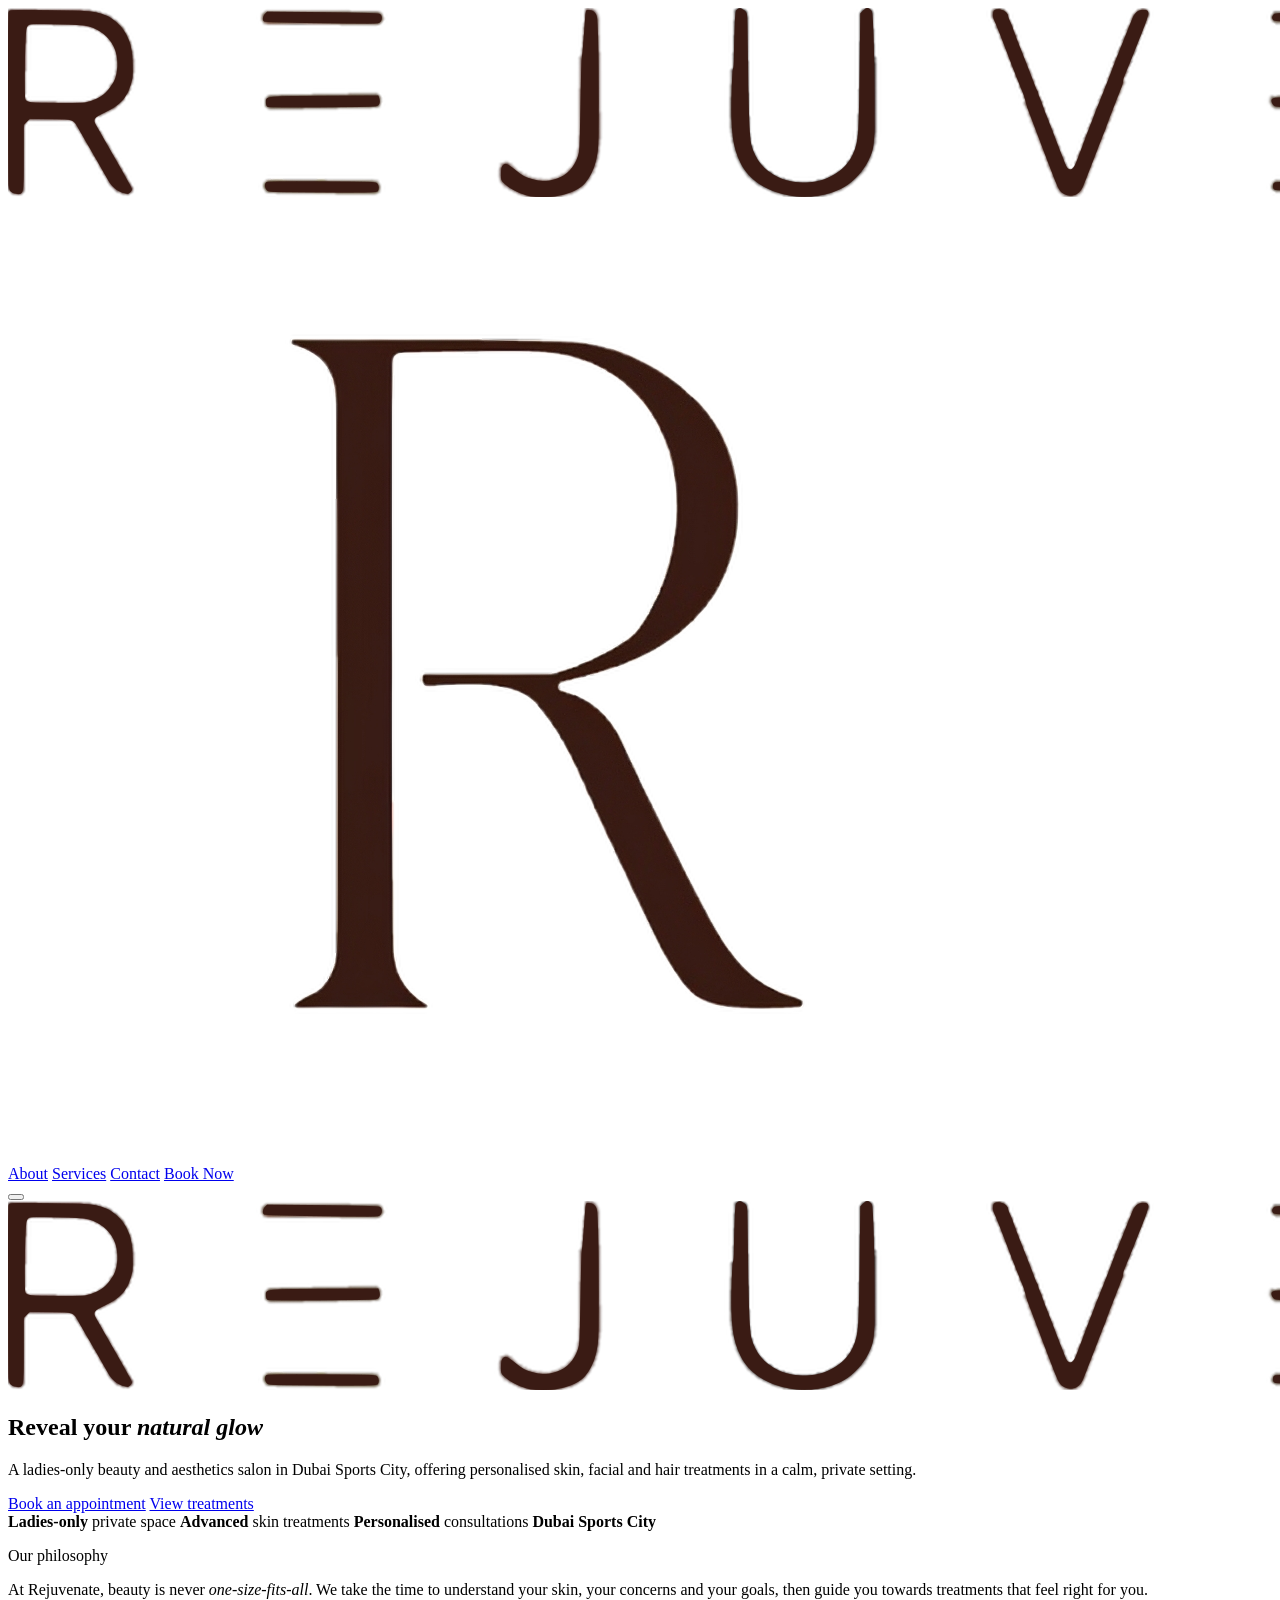
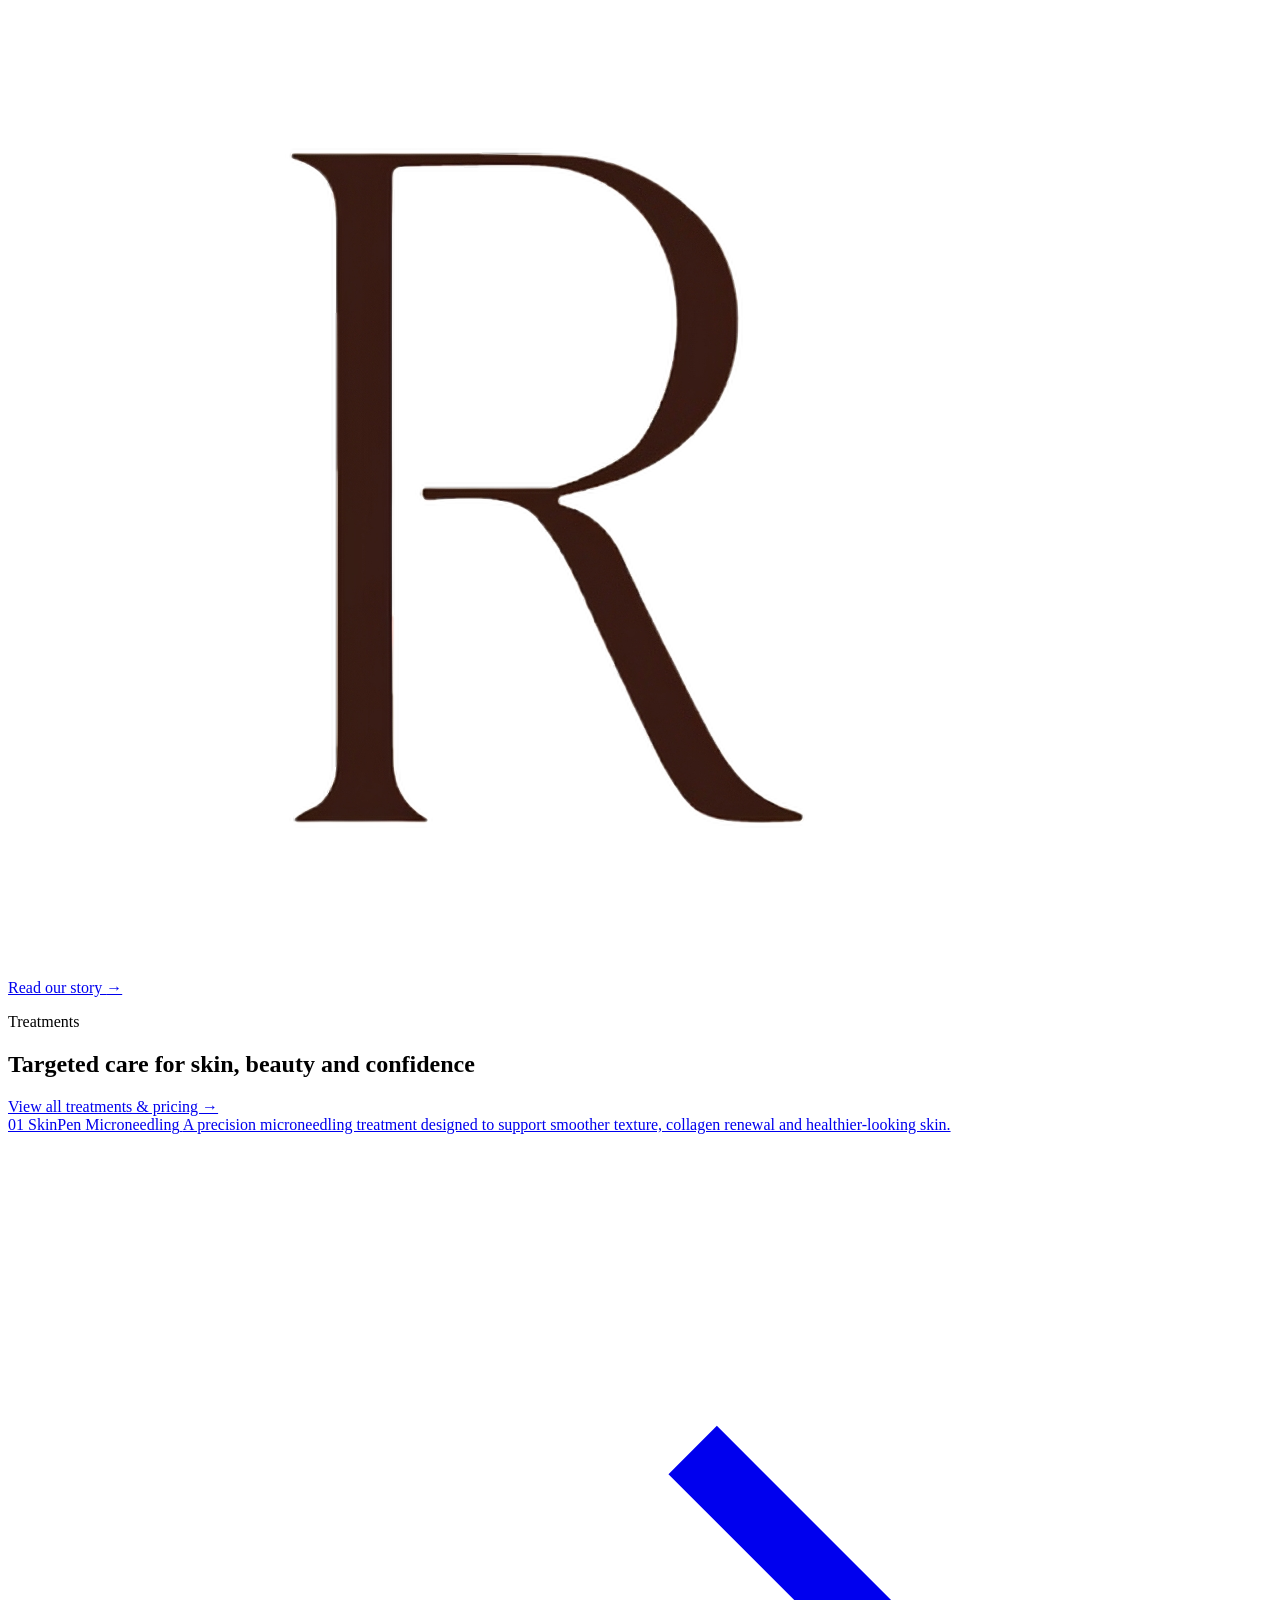
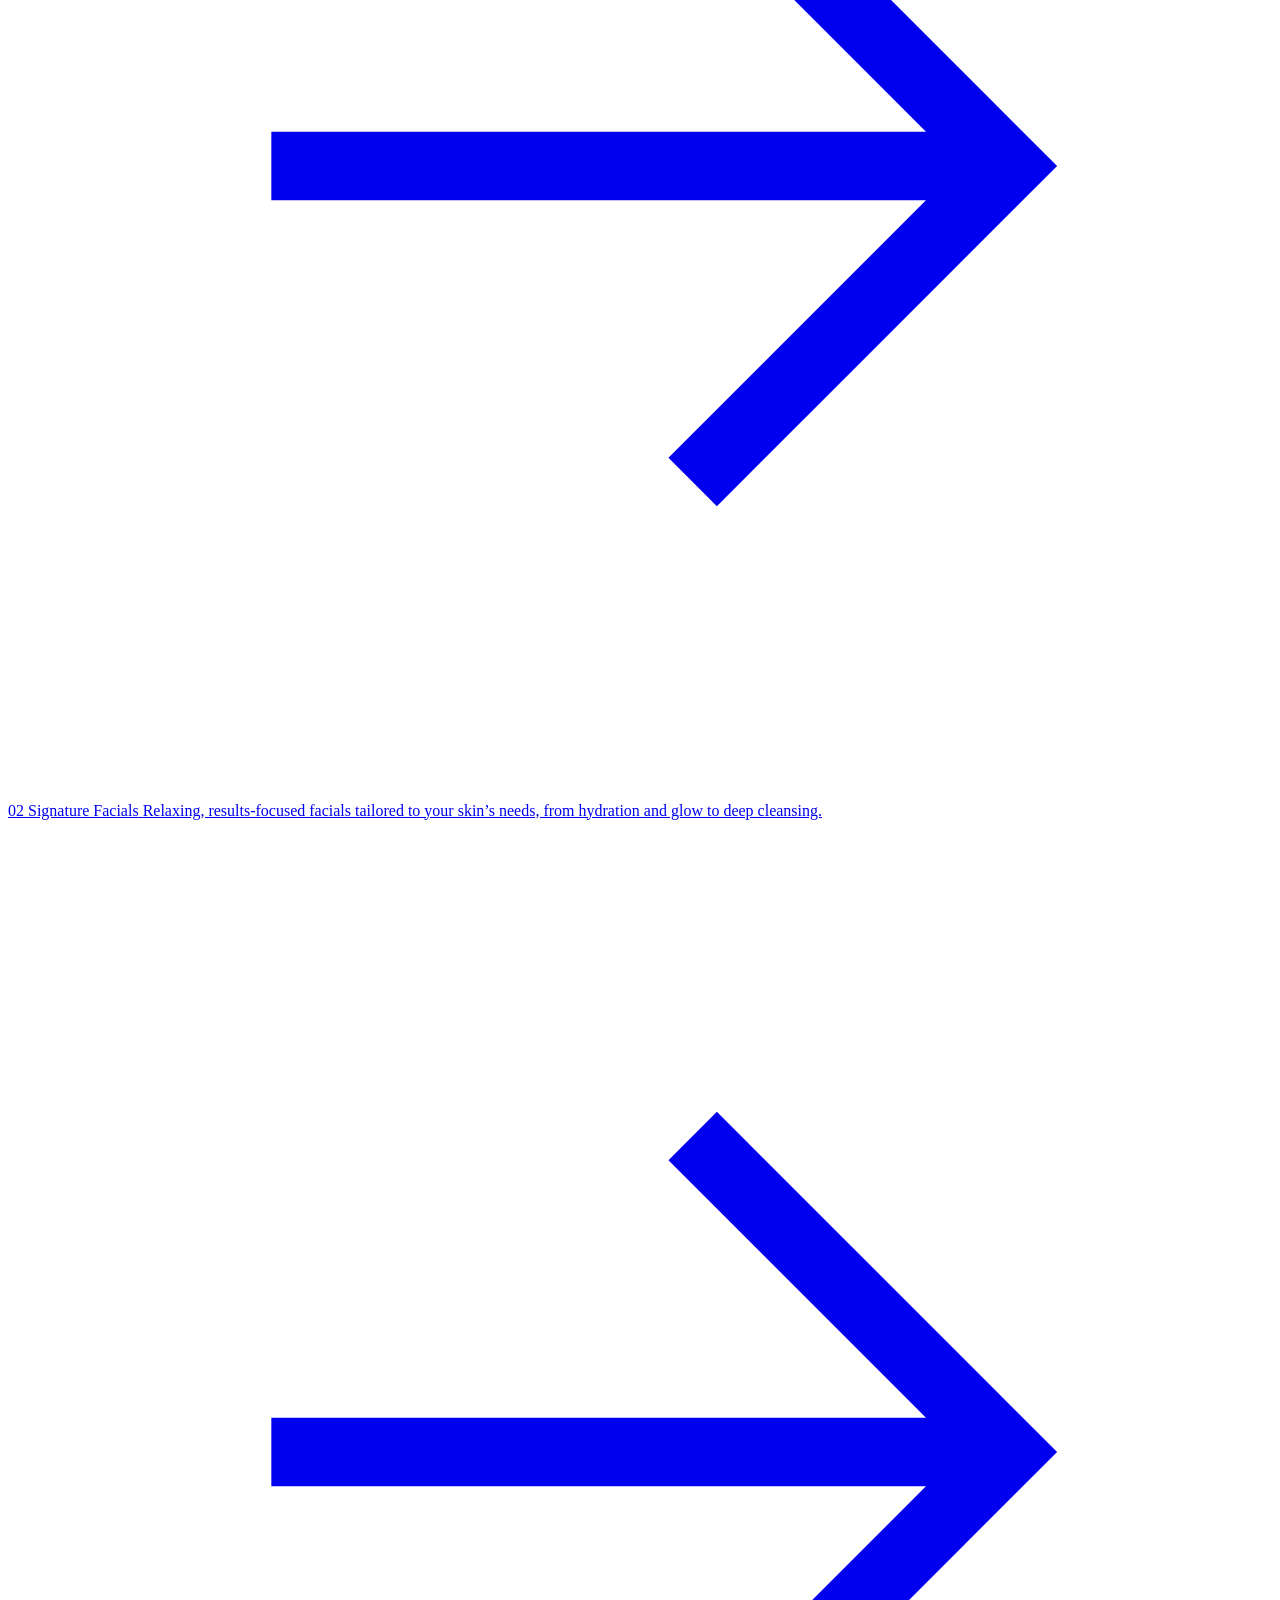
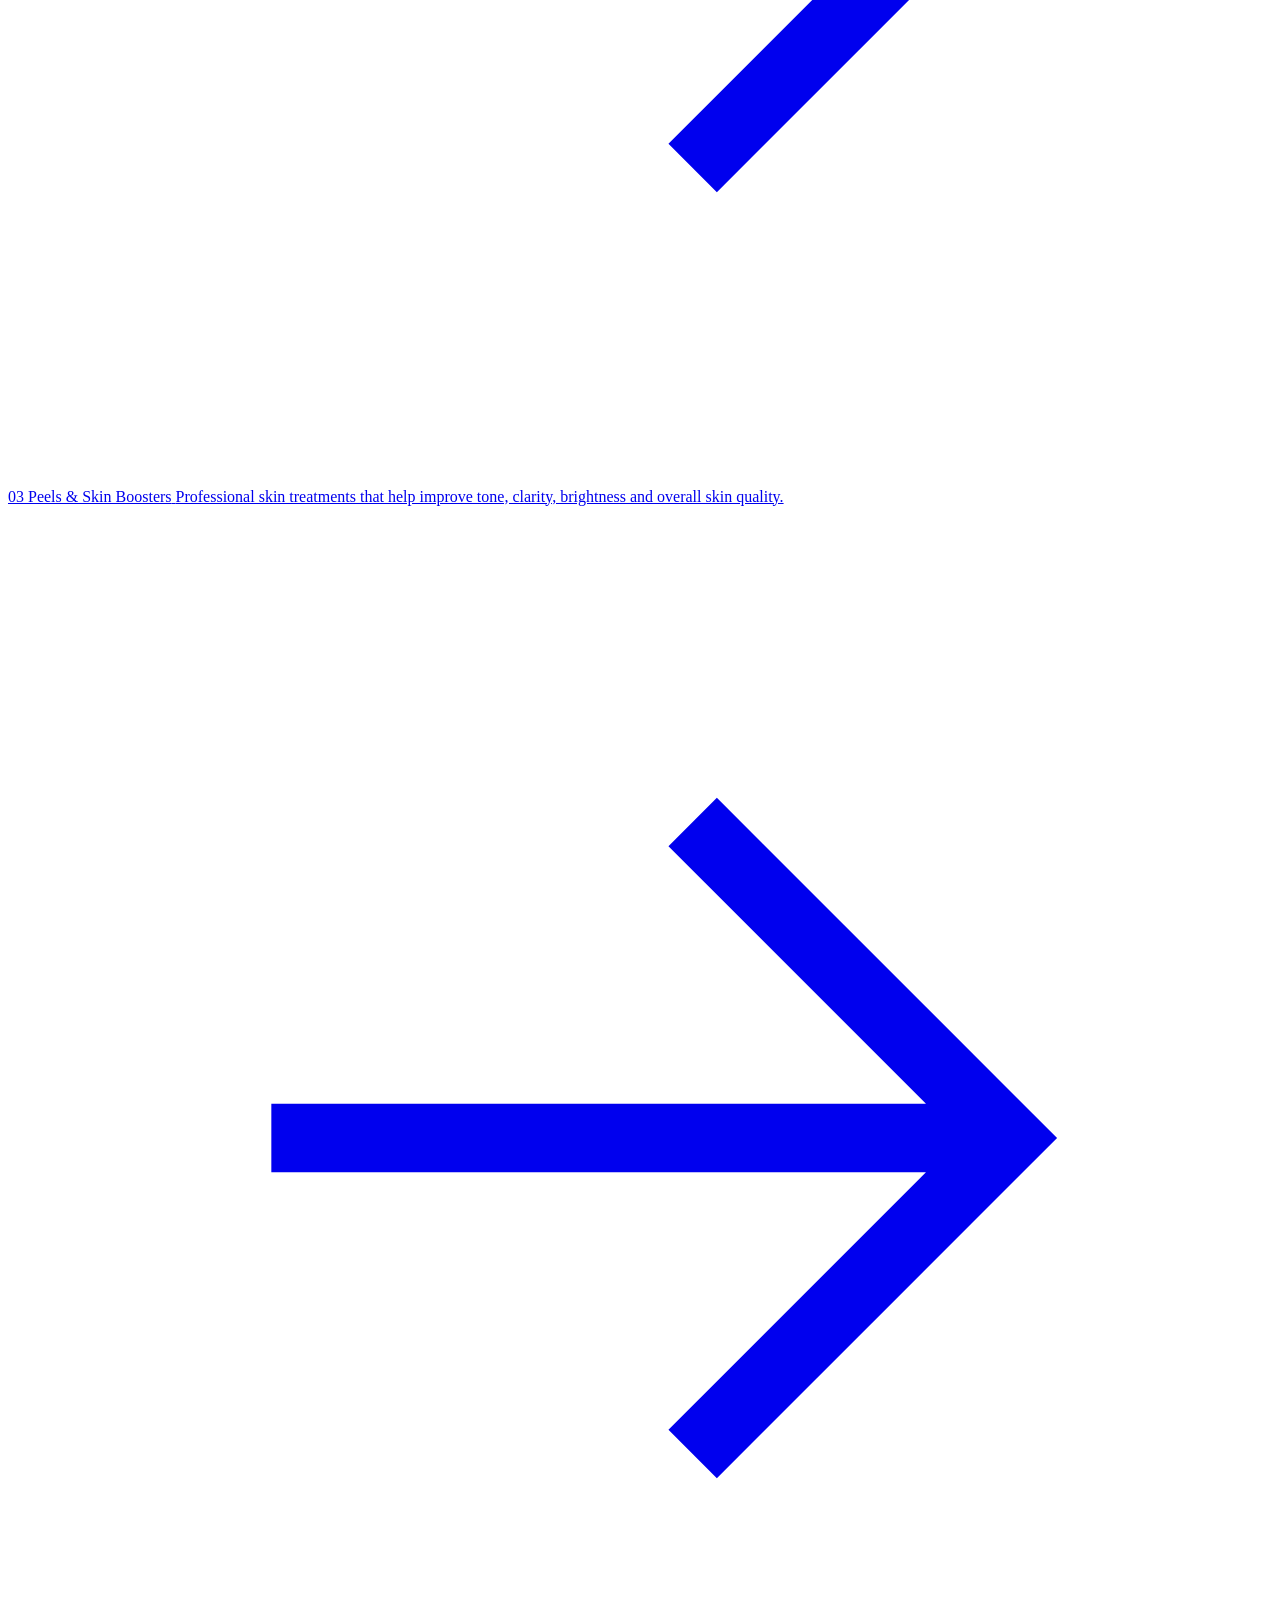
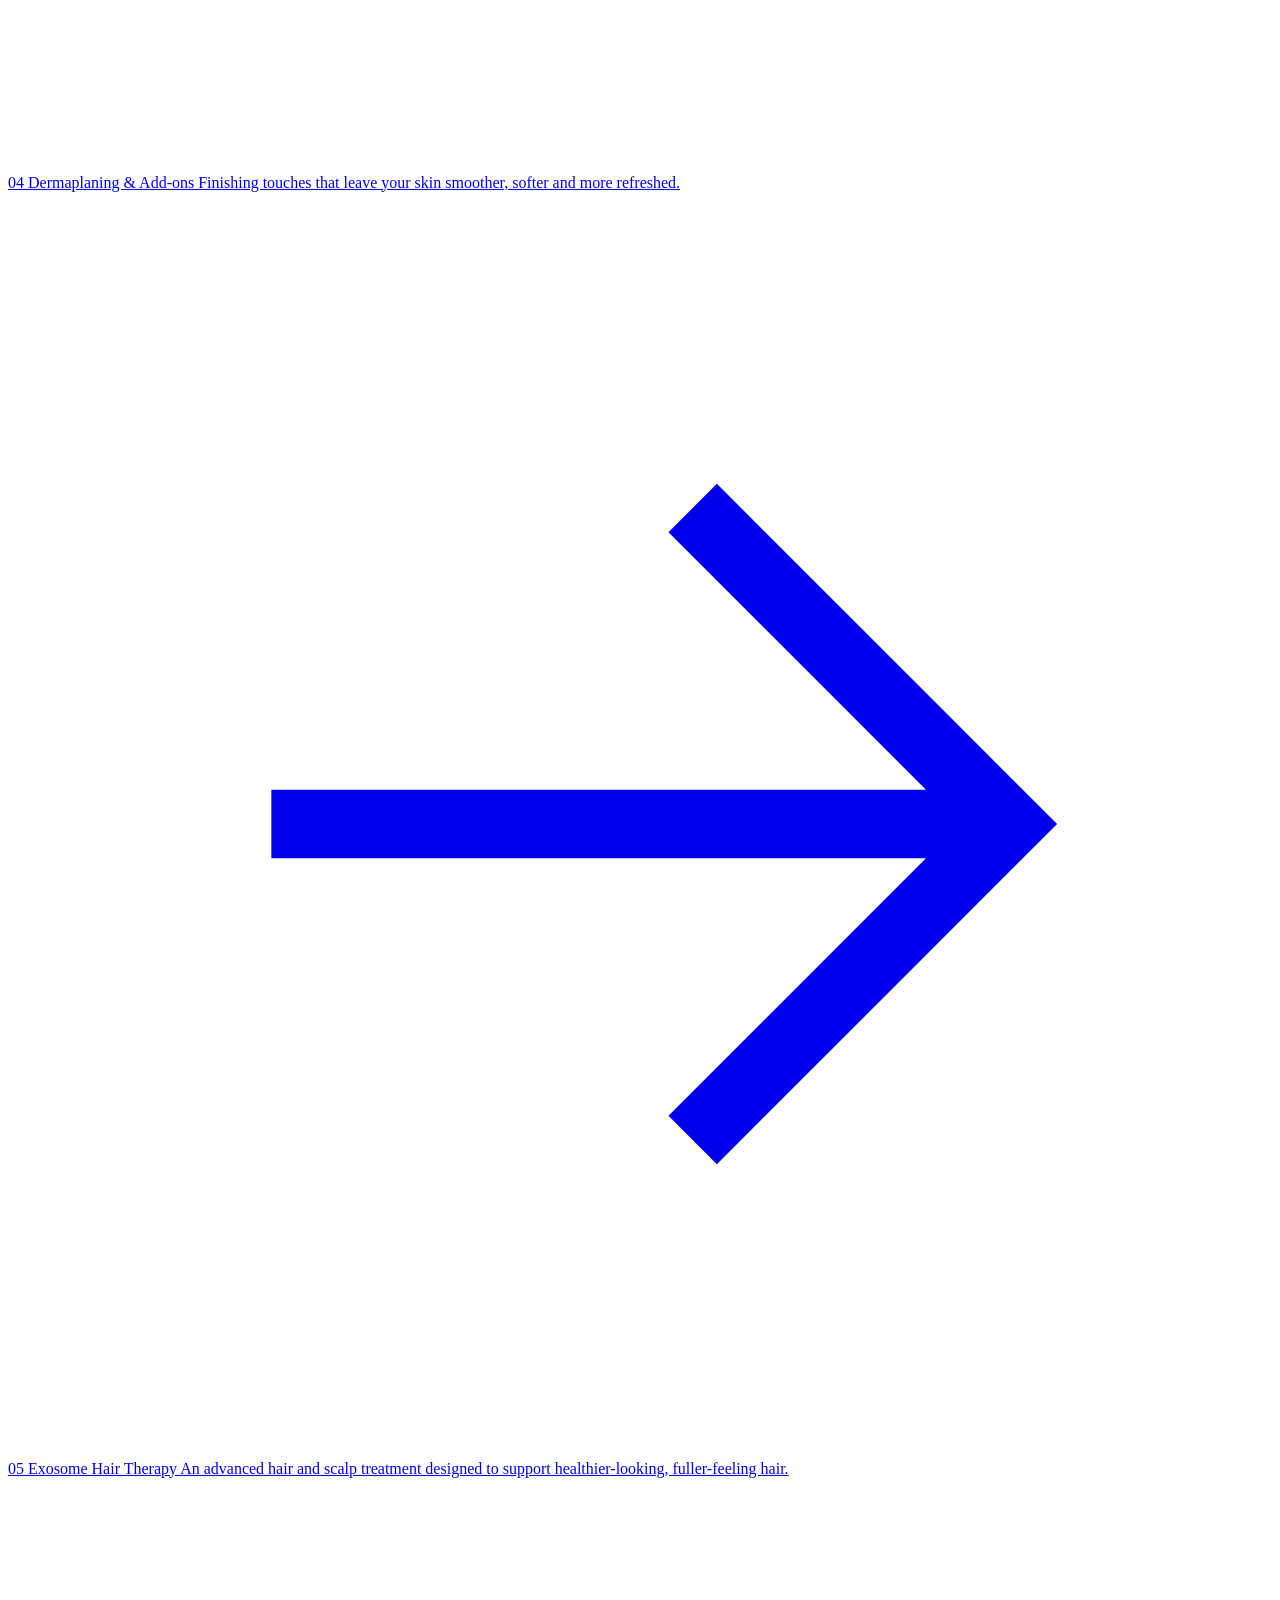
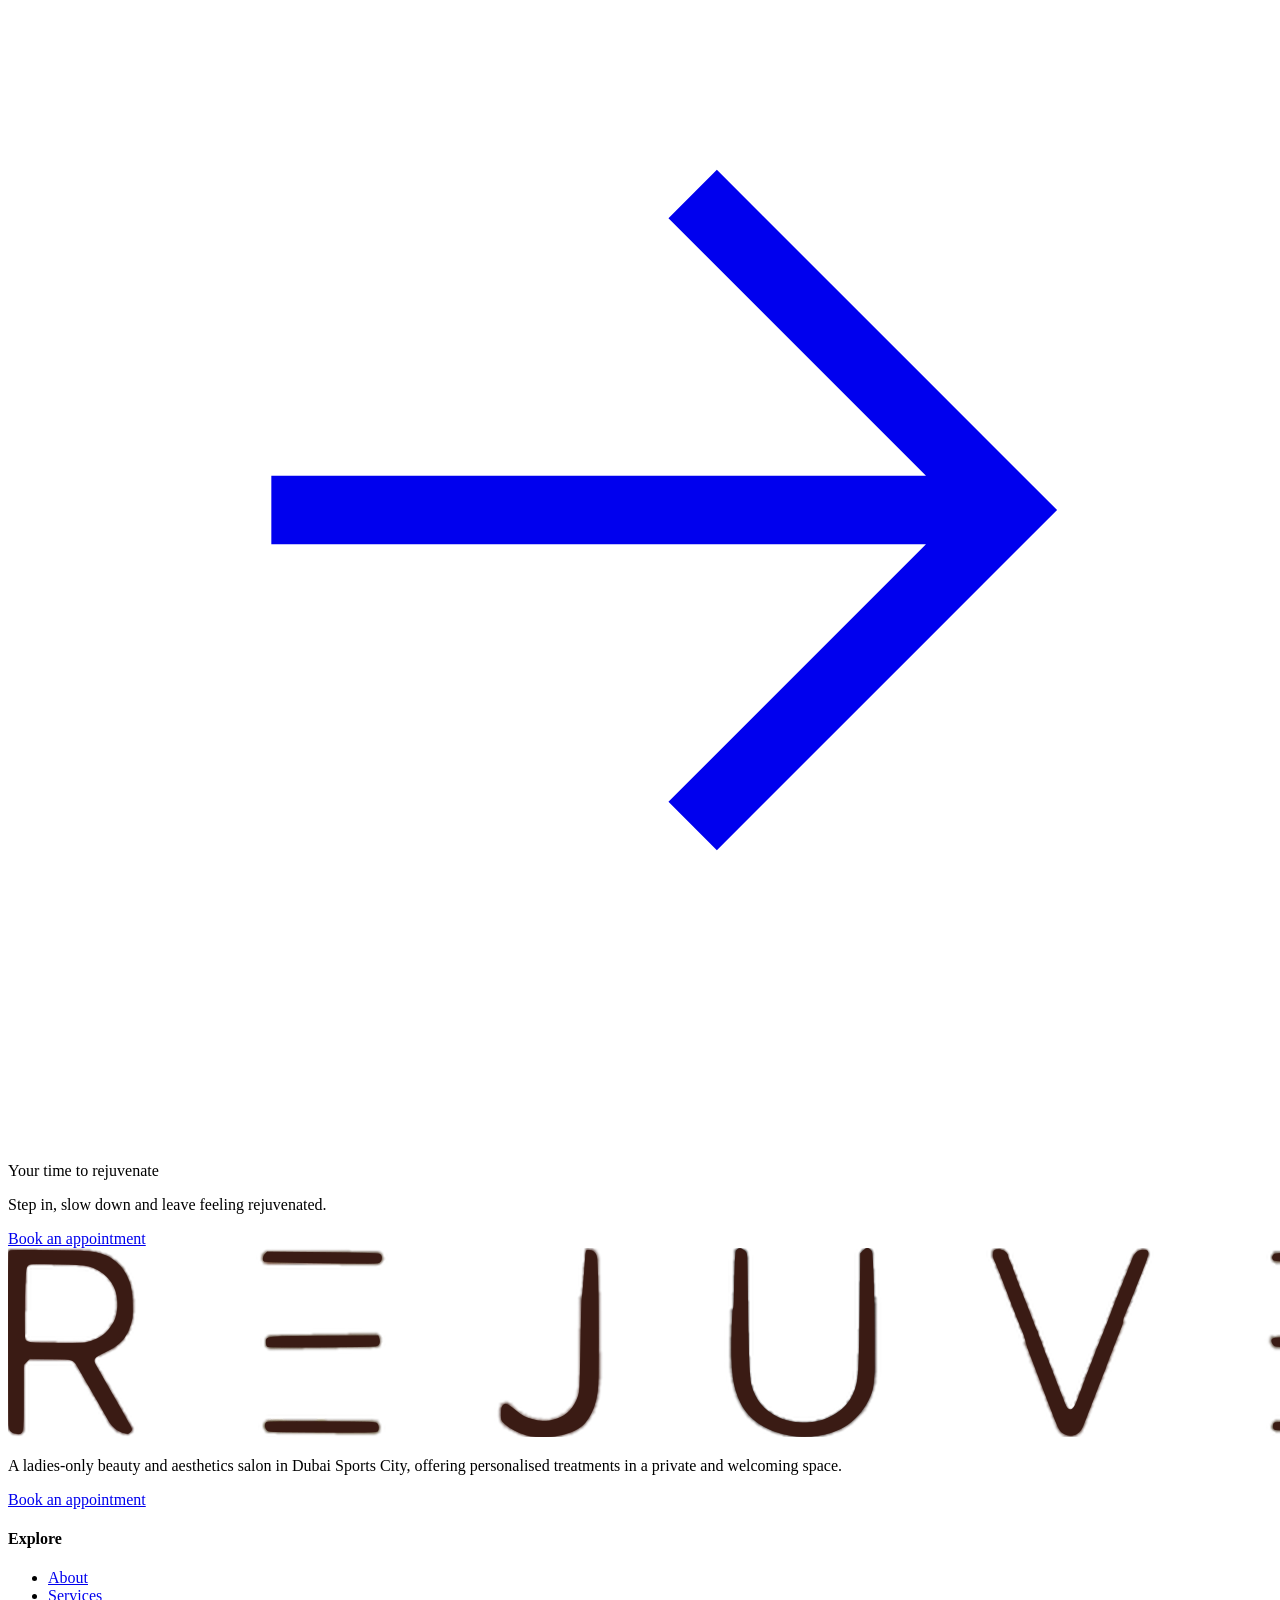
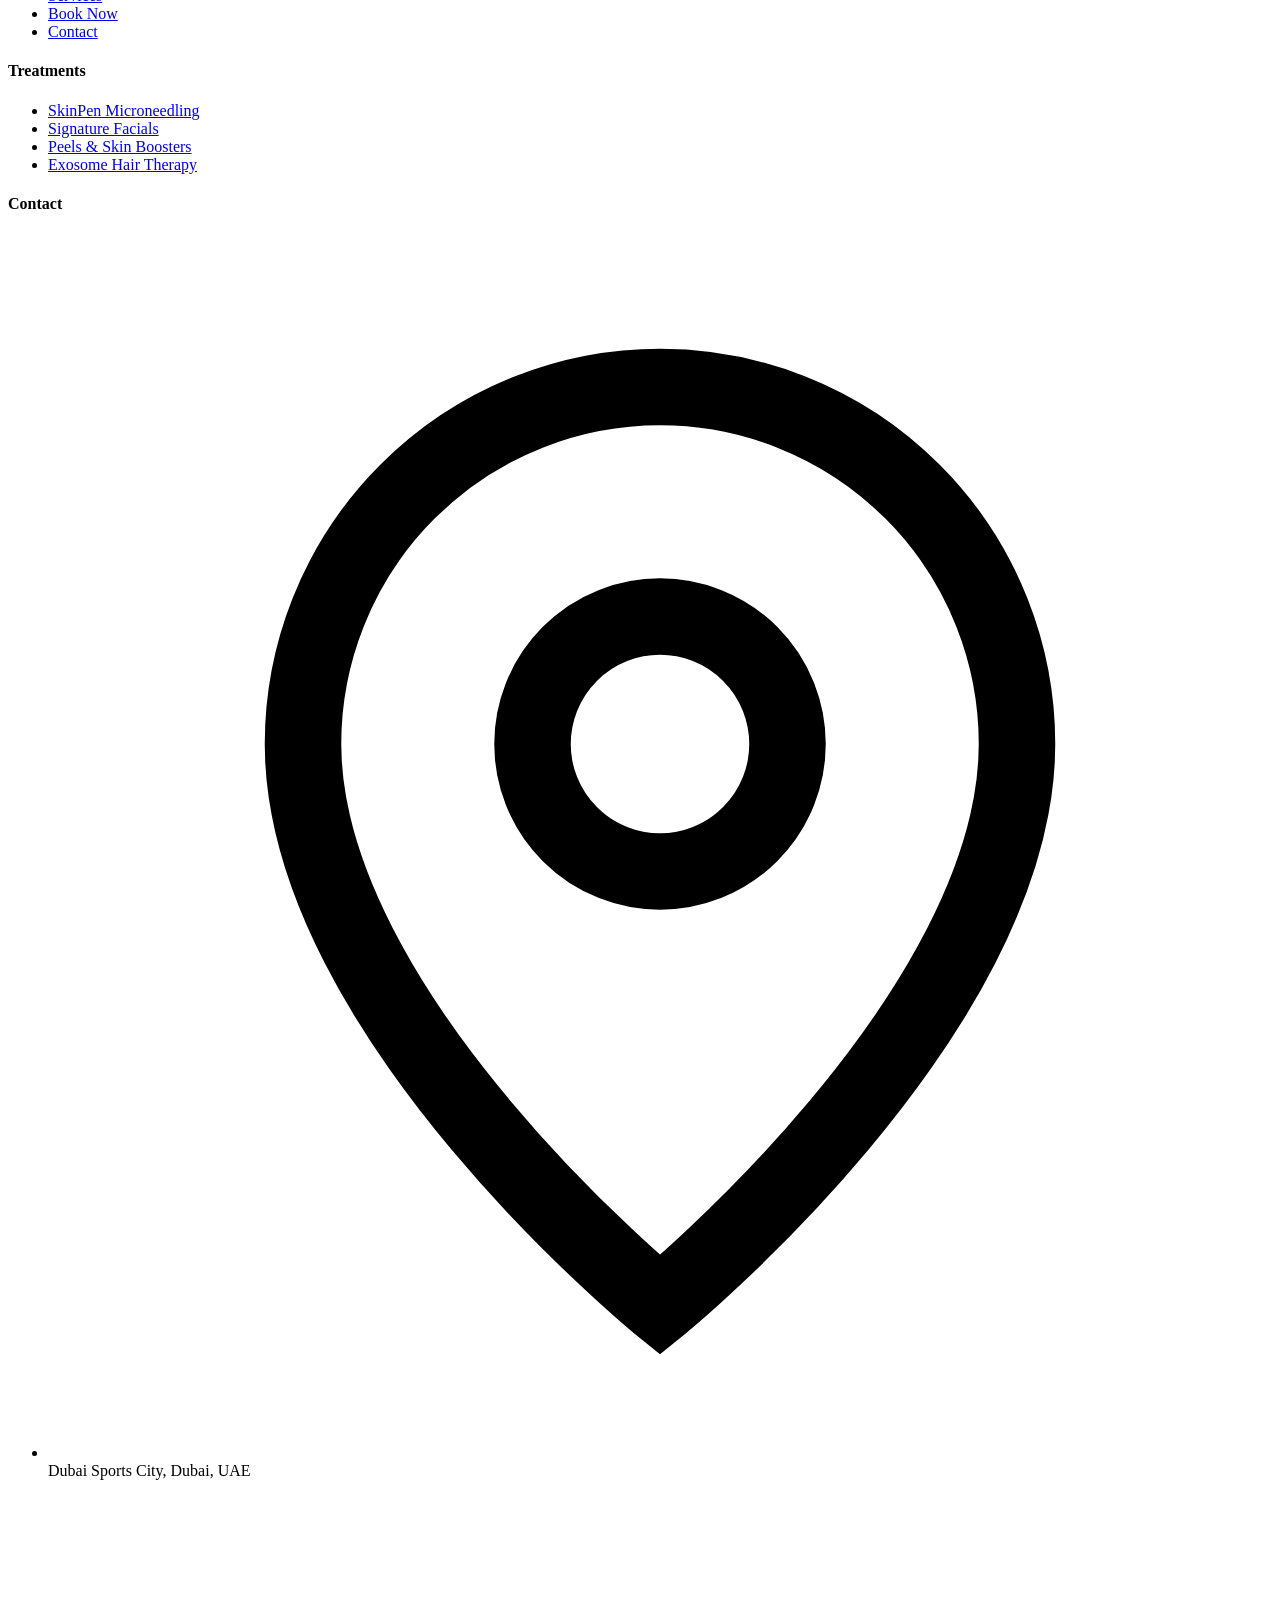
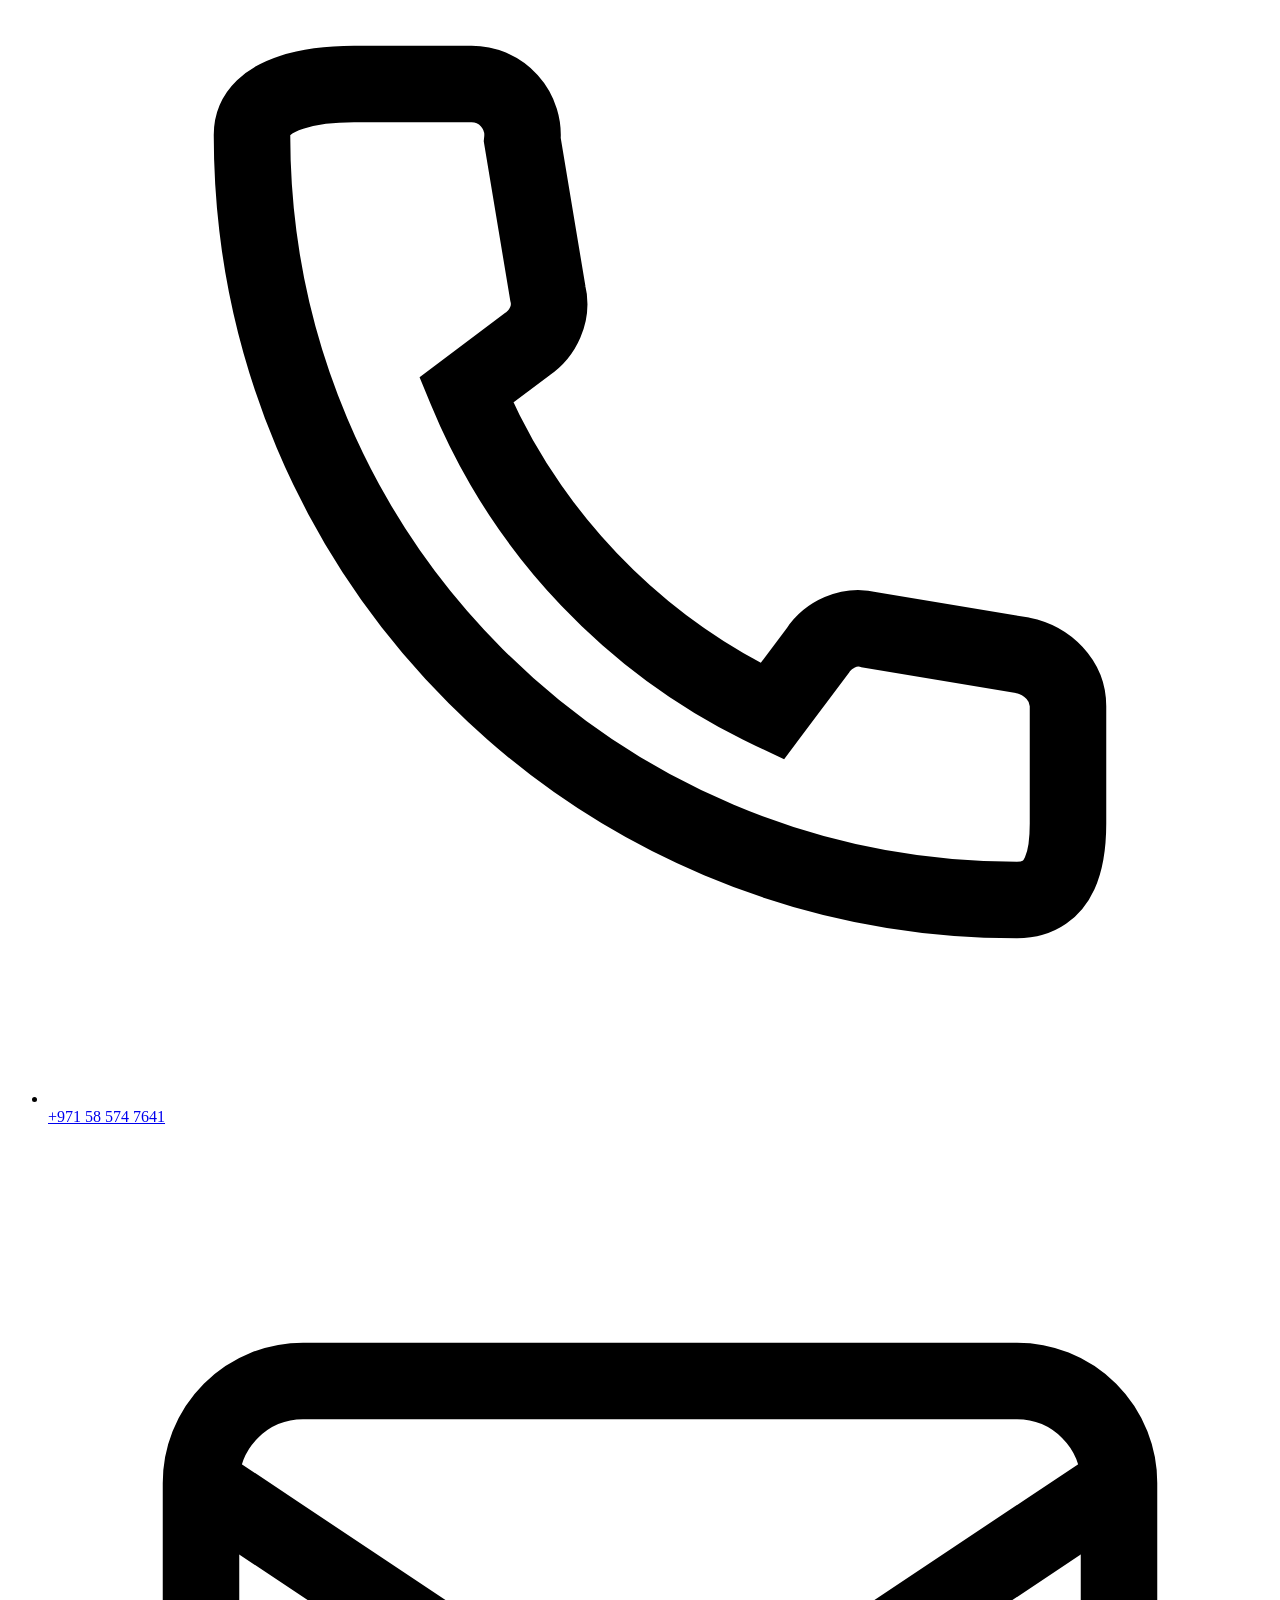
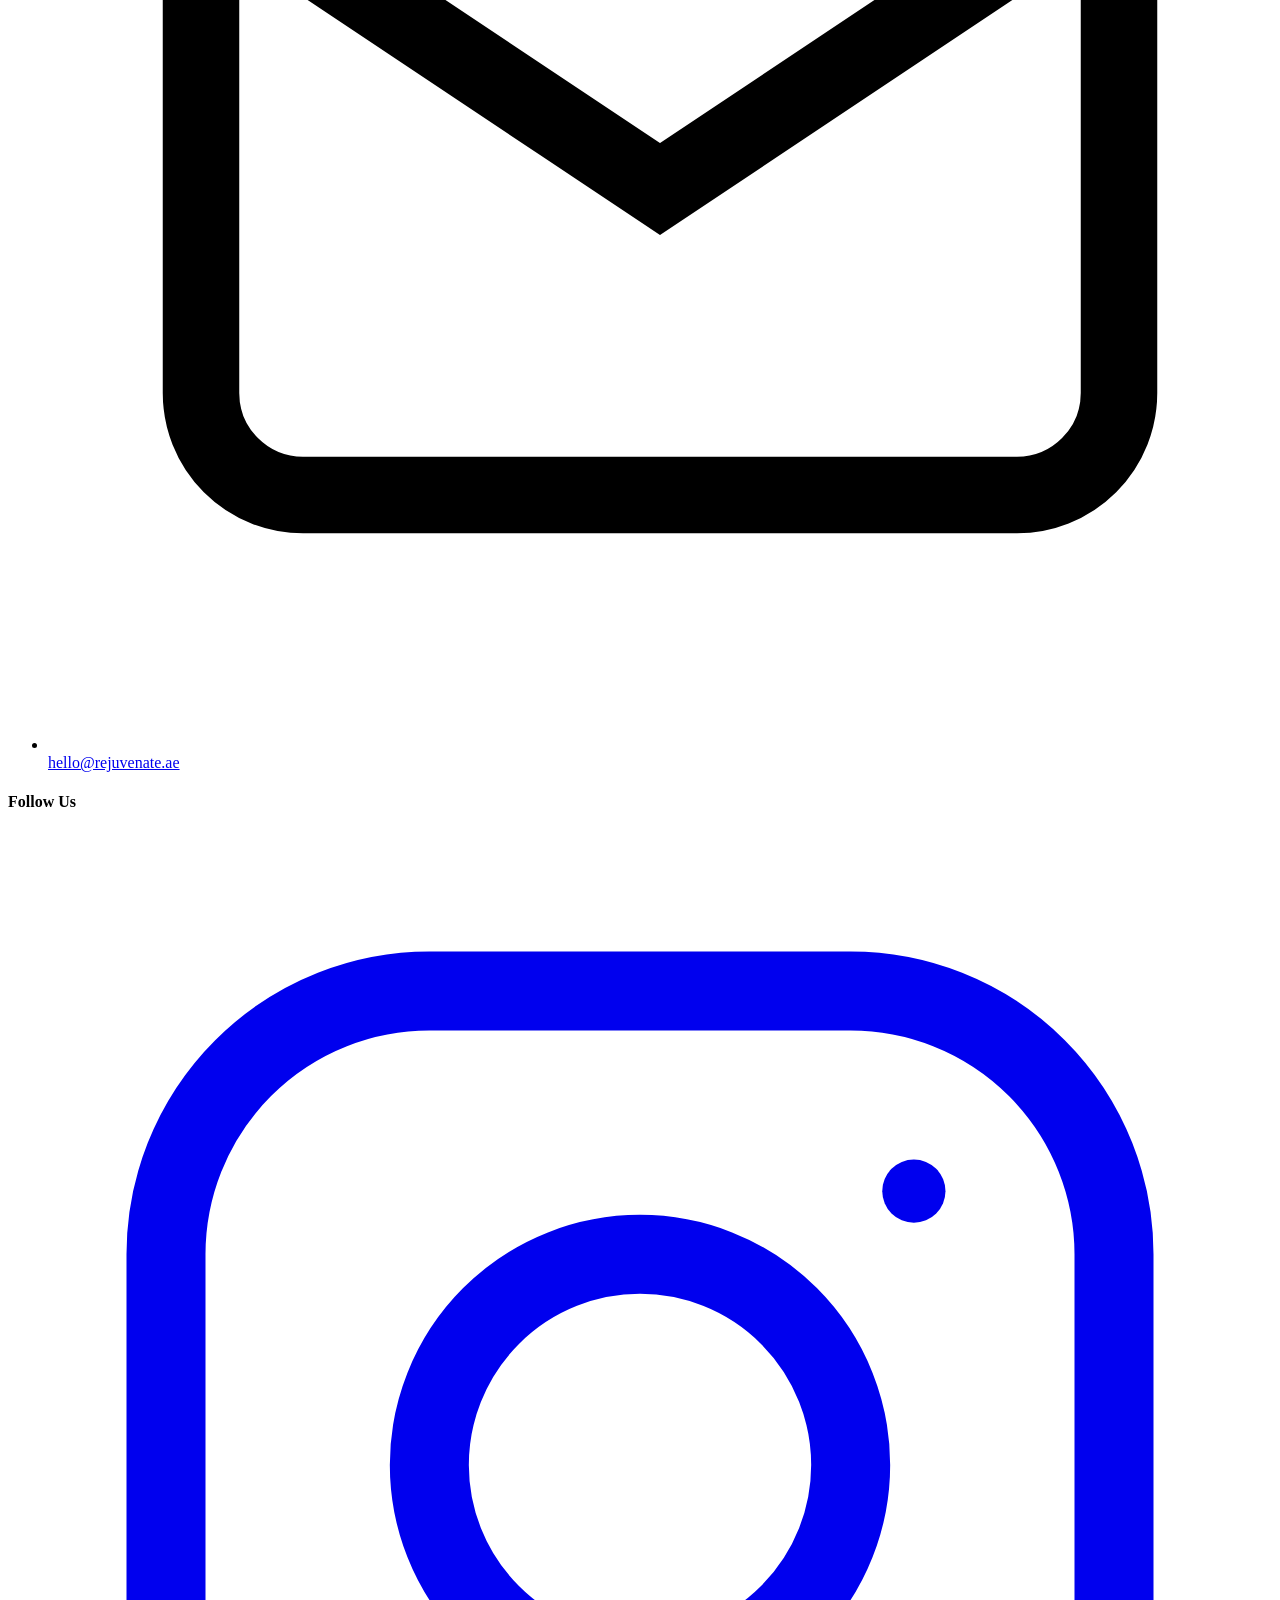
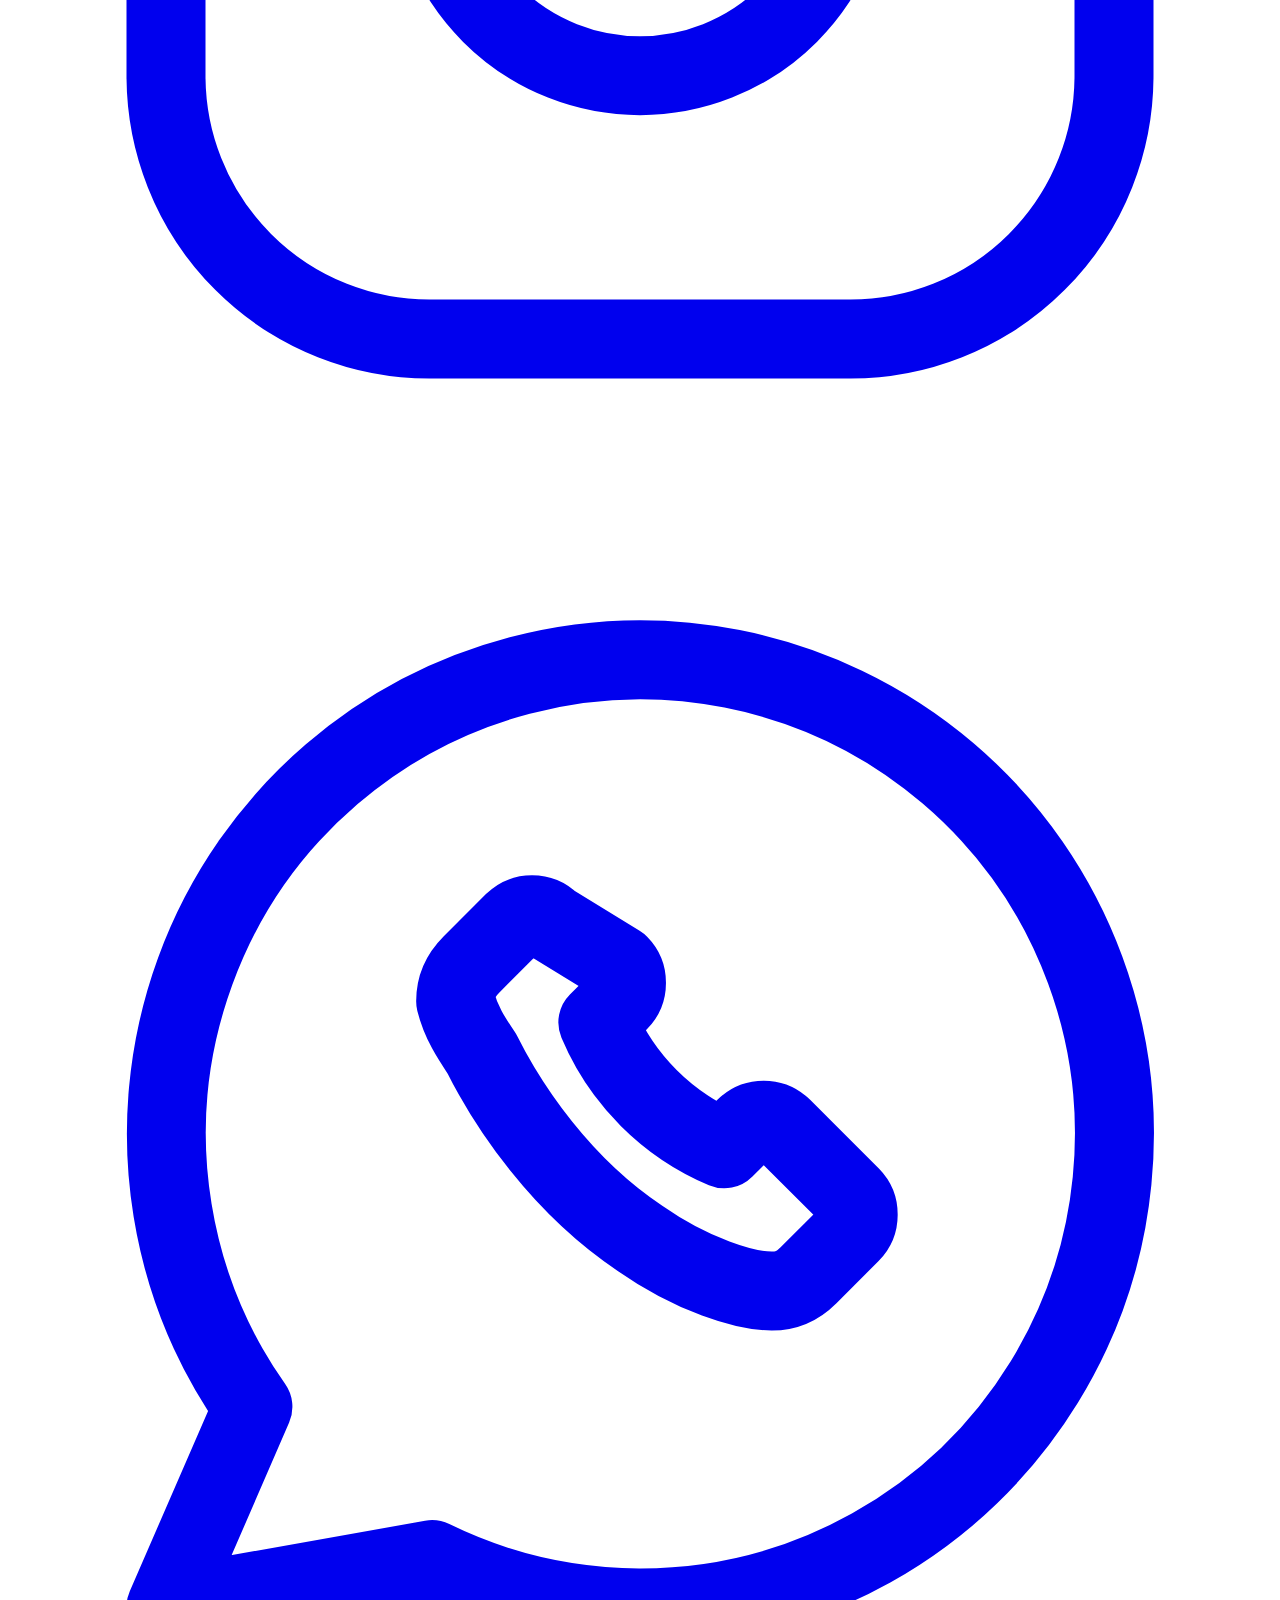
==== index.html @ d5e45e69 "Fix treatment names and polish site copy Use SkinPen/BioRePeel brand spellings, unify category names" ====
<!DOCTYPE html>
<!--
  ============================================================
  Website designed & developed by BuildYourWeb
  https://buildyourweb.ae
  Crafted for Rejuvenate - Ladies Beauty & Aesthetics, Dubai Sports City.
  (c) BuildYourWeb. All rights reserved.
  ============================================================
-->
<html lang="en">
  <head>
    <meta charset="UTF-8" />
    <meta name="viewport" content="width=device-width, initial-scale=1.0, viewport-fit=cover" />
    <meta
      name="description"
      content="Rejuvenate is a ladies-only beauty and aesthetics salon in Dubai Sports City, offering personalised facials, advanced skin treatments, microneedling, peels, boosters, hair therapy and beauty care in a private, welcoming space."
    />
    <meta
      name="keywords"
      content="ladies salon Sports City Dubai, women's beauty salon Dubai, aesthetics clinic Dubai, ladies-only spa Dubai, facial treatment Dubai, skincare clinic Dubai Sports City, microneedling Dubai, signature facials Dubai, peels and skin boosters Dubai, exosome hair therapy Dubai, dermaplaning Dubai, book beauty appointment Dubai, private beauty salon Dubai Sports City"
    />
    <title>Rejuvenate | Ladies Beauty &amp; Aesthetics — Dubai Sports City</title>
    <link rel="canonical" href="https://rejuvenate.buildyourweb.ae/" />

    <link rel="icon" type="image/png" sizes="32x32" href="/assets/favicon-32.png" />
    <link rel="icon" type="image/png" sizes="512x512" href="/assets/favicon.png" />
    <link rel="apple-touch-icon" sizes="180x180" href="/assets/apple-touch-icon.png" />

    <meta property="og:type" content="website" />
    <meta property="og:url" content="https://rejuvenate.buildyourweb.ae/" />
    <meta property="og:title" content="Rejuvenate | Ladies Beauty &amp; Aesthetics — Dubai Sports City" />
    <meta property="og:description" content="A ladies-only beauty and aesthetics salon in Dubai Sports City, offering personalised skin, facial and hair treatments in a calm, private setting." />
    <meta property="og:image" content="https://rejuvenate.buildyourweb.ae/assets/og-image.jpg" />
    <meta property="og:site_name" content="Rejuvenate" />
    <meta property="og:locale" content="en_US" />
    <meta name="twitter:card" content="summary_large_image" />
    <meta name="twitter:title" content="Rejuvenate | Ladies Beauty &amp; Aesthetics — Dubai Sports City" />
    <meta name="twitter:description" content="A ladies-only beauty and aesthetics salon in Dubai Sports City, offering personalised skin, facial and hair treatments in a calm, private setting." />
    <meta name="twitter:image" content="https://rejuvenate.buildyourweb.ae/assets/og-image.jpg" />

    <link rel="preload" as="image" href="/assets/landing_background2.jpg" />
    <link rel="preconnect" href="https://fonts.googleapis.com" />
    <link rel="preconnect" href="https://fonts.gstatic.com" crossorigin />
    <link
      href="https://fonts.googleapis.com/css2?family=Cormorant+Garamond:ital,wght@0,400;0,500;1,400;1,500&family=Montserrat:wght@300;400;500;600&display=swap"
      rel="stylesheet"
    />
    <link rel="stylesheet" href="/site.css?v=10" />

    <!-- SEO note: this site is on a temporary buildyourweb.ae subdomain. When it moves to its own domain, update canonical/OG/JSON-LD URLs, sitemap.xml, and the robots.txt Sitemap line to match. -->
    <script type="application/ld+json">
      {
        "@context": "https://schema.org",
        "@type": "BeautySalon",
        "name": "Rejuvenate",
        "description": "A ladies-only beauty and aesthetics salon in Dubai Sports City, offering personalised skin, facial and hair treatments in a calm, private setting.",
        "url": "https://rejuvenate.buildyourweb.ae/",
        "telephone": "+971585747641",
        "email": "hello@rejuvenate.ae",
        "image": "https://rejuvenate.buildyourweb.ae/assets/og-image.jpg",
        "address": {
          "@type": "PostalAddress",
          "addressLocality": "Dubai Sports City",
          "addressRegion": "Dubai",
          "addressCountry": "AE"
        },
        "areaServed": {
          "@type": "City",
          "name": "Dubai"
        },
        "sameAs": [
          "https://www.instagram.com/rejuvenate_dxb/"
        ],
        "makesOffer": [
          { "@type": "Offer", "itemOffered": { "@type": "Service", "name": "SkinPen Microneedling" } },
          { "@type": "Offer", "itemOffered": { "@type": "Service", "name": "Signature Facials" } },
          { "@type": "Offer", "itemOffered": { "@type": "Service", "name": "Peels & Skin Boosters" } },
          { "@type": "Offer", "itemOffered": { "@type": "Service", "name": "Dermaplaning" } },
          { "@type": "Offer", "itemOffered": { "@type": "Service", "name": "Exosome Hair Therapy" } }
        ]
      }
    </script>
  </head>
  <body>
    <!-- ============================ HEADER ============================ -->
    <header class="site-header" id="top">
      <a href="/" class="brand" aria-label="Rejuvenate home">
        <img class="brand__full" src="/assets/logo/rejuvenate_logo_transparent.png" alt="Rejuvenate" />
        <img class="brand__mark" src="/assets/logo/r_logo_transparent.png" alt="" aria-hidden="true" />
      </a>
      <nav class="nav" aria-label="Primary">
        <a href="/about/">About</a>
        <a href="/services/">Services</a>
        <a href="/contact/">Contact</a>
        <a href="/book/" class="btn btn--dark">Book Now</a>
      </nav>
      <button class="nav-toggle" aria-label="Open menu" aria-controls="nav" aria-expanded="false">
        <span></span><span></span><span></span>
      </button>
    </header>

    <main>
      <!-- ============================ HERO ============================ -->
      <section class="hero" aria-label="Introduction">
        <div class="wrap">
          <div class="hero__inner">
            <img class="hero__logo" src="/assets/logo/rejuvenate_logo_transparent.png" alt="Rejuvenate" />
            <h1 class="display">Reveal your <em>natural glow</em></h1>
            <p>
              A ladies-only beauty and aesthetics salon in Dubai Sports City,
              offering personalised skin, facial and hair treatments in a calm, private setting.
            </p>
            <div class="hero__actions">
              <a href="/book/" class="btn btn--primary">Book an appointment</a>
              <a href="/services/" class="btn btn--ghost">View treatments</a>
            </div>
          </div>
        </div>

        <!-- Value strip sits over the hero image (part of it), gold divider line -->
        <div class="strip">
          <div class="wrap">
            <span><b>Ladies-only</b> private space</span>
            <span><b>Advanced</b> skin treatments</span>
            <span><b>Personalised</b> consultations</span>
            <span><b>Dubai Sports City</b></span>
          </div>
        </div>
      </section>

      <!-- ===================== BRAND STATEMENT ======================= -->
      <section class="section manifesto" id="about">
        <div class="wrap reveal">
          <p class="eyebrow">Our philosophy</p>
          <p class="statement">
            At Rejuvenate, beauty is never <em>one-size-fits-all</em>. We take the time to
            understand your skin, your concerns and your goals, then guide you towards
            treatments that feel right for you.
          </p>
          <img class="monogram" src="/assets/logo/r_logo_transparent.png" alt="" aria-hidden="true" />
          <br />
          <a class="more" href="/about/">Read our story <span aria-hidden="true">→</span></a>
        </div>
      </section>

      <!-- ===================== TREATMENT INDEX ======================= -->
      <section class="section" id="services" style="background: var(--sand-deep);">
        <div class="wrap">
          <div class="index-head reveal">
            <div>
              <p class="eyebrow">Treatments</p>
              <h2 class="display">Targeted care for skin, beauty and confidence</h2>
            </div>
            <a class="index-viewall" href="/services/">View all treatments &amp; pricing →</a>
          </div>

          <div class="index-list">
            <a class="index-row reveal" href="/services/">
              <span class="ix">01</span>
              <span class="name">SkinPen Microneedling</span>
              <span class="desc">A precision microneedling treatment designed to support smoother texture, collagen renewal and healthier-looking skin.</span>
              <span class="arrow" aria-hidden="true"><svg viewBox="0 0 24 24" fill="none" stroke="currentColor" stroke-width="1.3"><path d="M5 12h14M13 6l6 6-6 6"/></svg></span>
            </a>
            <a class="index-row reveal" href="/services/">
              <span class="ix">02</span>
              <span class="name">Signature Facials</span>
              <span class="desc">Relaxing, results-focused facials tailored to your skin’s needs, from hydration and glow to deep cleansing.</span>
              <span class="arrow" aria-hidden="true"><svg viewBox="0 0 24 24" fill="none" stroke="currentColor" stroke-width="1.3"><path d="M5 12h14M13 6l6 6-6 6"/></svg></span>
            </a>
            <a class="index-row reveal" href="/services/">
              <span class="ix">03</span>
              <span class="name">Peels &amp; Skin Boosters</span>
              <span class="desc">Professional skin treatments that help improve tone, clarity, brightness and overall skin quality.</span>
              <span class="arrow" aria-hidden="true"><svg viewBox="0 0 24 24" fill="none" stroke="currentColor" stroke-width="1.3"><path d="M5 12h14M13 6l6 6-6 6"/></svg></span>
            </a>
            <a class="index-row reveal" href="/services/">
              <span class="ix">04</span>
              <span class="name">Dermaplaning &amp; Add-ons</span>
              <span class="desc">Finishing touches that leave your skin smoother, softer and more refreshed.</span>
              <span class="arrow" aria-hidden="true"><svg viewBox="0 0 24 24" fill="none" stroke="currentColor" stroke-width="1.3"><path d="M5 12h14M13 6l6 6-6 6"/></svg></span>
            </a>
            <a class="index-row reveal" href="/services/">
              <span class="ix">05</span>
              <span class="name">Exosome Hair Therapy</span>
              <span class="desc">An advanced hair and scalp treatment designed to support healthier-looking, fuller-feeling hair.</span>
              <span class="arrow" aria-hidden="true"><svg viewBox="0 0 24 24" fill="none" stroke="currentColor" stroke-width="1.3"><path d="M5 12h14M13 6l6 6-6 6"/></svg></span>
            </a>
          </div>
        </div>
      </section>

      <!-- ===================== MOOD / BOOKING ======================== -->
      <section class="mood">
        <div class="wrap reveal">
          <p class="eyebrow">Your time to rejuvenate</p>
          <p class="line">Step in, slow down and leave feeling <span style="color: var(--gold)">rejuvenated</span>.</p>
          <a href="/book/" class="btn btn--primary">Book an appointment</a>
        </div>
      </section>
    </main>

    <!-- ============================ FOOTER ========================== -->
    <footer class="site-footer">
      <div class="wrap">
        <div class="footer__top">
          <div class="footer__brand">
            <img src="/assets/logo/rejuvenate_logo_transparent.png" alt="Rejuvenate" />
            <p>A ladies-only beauty and aesthetics salon in Dubai Sports City, offering personalised treatments in a private and welcoming space.</p>
            <a href="/book/" class="footer__cta">Book an appointment</a>
          </div>

          <div class="footer__col">
            <h4>Explore</h4>
            <ul>
              <li><a href="/about/">About</a></li>
              <li><a href="/services/">Services</a></li>
              <li><a href="/book/">Book Now</a></li>
              <li><a href="/contact/">Contact</a></li>
            </ul>
          </div>

          <div class="footer__col">
            <h4>Treatments</h4>
            <ul>
              <li><a href="/services/">SkinPen Microneedling</a></li>
              <li><a href="/services/">Signature Facials</a></li>
              <li><a href="/services/">Peels &amp; Skin Boosters</a></li>
              <li><a href="/services/">Exosome Hair Therapy</a></li>
            </ul>
          </div>

          <div class="footer__col">
            <h4>Contact</h4>
            <ul class="footer__contact">
              <li>
                <span class="fi" aria-hidden="true"><svg viewBox="0 0 24 24" fill="none" stroke="currentColor" stroke-width="1.5"><path d="M12 21s7-5.7 7-11a7 7 0 1 0-14 0c0 5.3 7 11 7 11Z"/><circle cx="12" cy="10" r="2.5"/></svg></span>
                <span>Dubai Sports City, Dubai, UAE</span>
              </li>
              <li>
                <span class="fi" aria-hidden="true"><svg viewBox="0 0 24 24" fill="none" stroke="currentColor" stroke-width="1.5"><path d="M4 5c0 8.3 6.7 15 15 15 .9 0 1-.9 1-1.5v-2.3c0-.5-.4-.9-.9-1l-3-.5c-.4-.1-.8.1-1 .4l-.9 1.2A12 12 0 0 1 8.2 10l1.2-.9c.3-.2.5-.6.4-1l-.5-3A1 1 0 0 0 8.3 4H6C5.4 4 4 4.1 4 5Z"/></svg></span>
                <a href="https://wa.me/971585747641?text=Hi%20Rejuvenate%21%20I%27d%20like%20to%20book%20an%20appointment.">+971 58 574 7641</a>
              </li>
              <li>
                <span class="fi" aria-hidden="true"><svg viewBox="0 0 24 24" fill="none" stroke="currentColor" stroke-width="1.5"><rect x="3" y="5" width="18" height="14" rx="2"/><path d="m3 7 9 6 9-6"/></svg></span>
                <a href="mailto:hello@rejuvenate.ae">hello@rejuvenate.ae</a>
              </li>
            </ul>
          </div>

          <div class="footer__col">
            <h4>Follow Us</h4>
            <div class="footer__socials">
              <a href="https://www.instagram.com/rejuvenate_dxb/" target="_blank" rel="noopener noreferrer" aria-label="Instagram"><svg viewBox="0 0 24 24" fill="none" stroke="currentColor" stroke-width="1.5"><rect x="3" y="3" width="18" height="18" rx="5"/><circle cx="12" cy="12" r="4"/><circle cx="17.2" cy="6.8" r="0.6" fill="currentColor" stroke="none"/></svg></a>
              <a href="https://wa.me/971585747641?text=Hi%20Rejuvenate%21%20I%27d%20like%20to%20book%20an%20appointment." target="_blank" rel="noopener noreferrer" aria-label="WhatsApp"><svg viewBox="0 0 24 24" fill="none" stroke="currentColor" stroke-width="1.5" stroke-linecap="round" stroke-linejoin="round"><path d="M3 21l1.65-3.8a9 9 0 1 1 3.4 2.9L3 21"/><path d="M9 10.5c.5 1 1.5 2.5 3 3.5 1 .7 2 1 2.5 1 .3 0 .5-.1.7-.3l.8-.8a.5.5 0 0 0 0-.7l-1.3-1.3a.5.5 0 0 0-.7 0l-.4.4a4.5 4.5 0 0 1-2.4-2.4l.4-.4a.5.5 0 0 0 0-.7L10.3 8a.5.5 0 0 0-.7 0l-.8.8c-.2.2-.3.4-.3.7.1.4.3.7.5 1z"/></svg></a>
            </div>
          </div>
        </div>

        <div class="footer__bottom">
          <span>© <span id="year">2026</span> Rejuvenate. All rights reserved.</span>
        </div>
      </div>
    </footer>

    <script src="/site.js?v=10" defer></script>
    <script>document.getElementById("year").textContent = new Date().getFullYear();</script>
  </body>
</html>
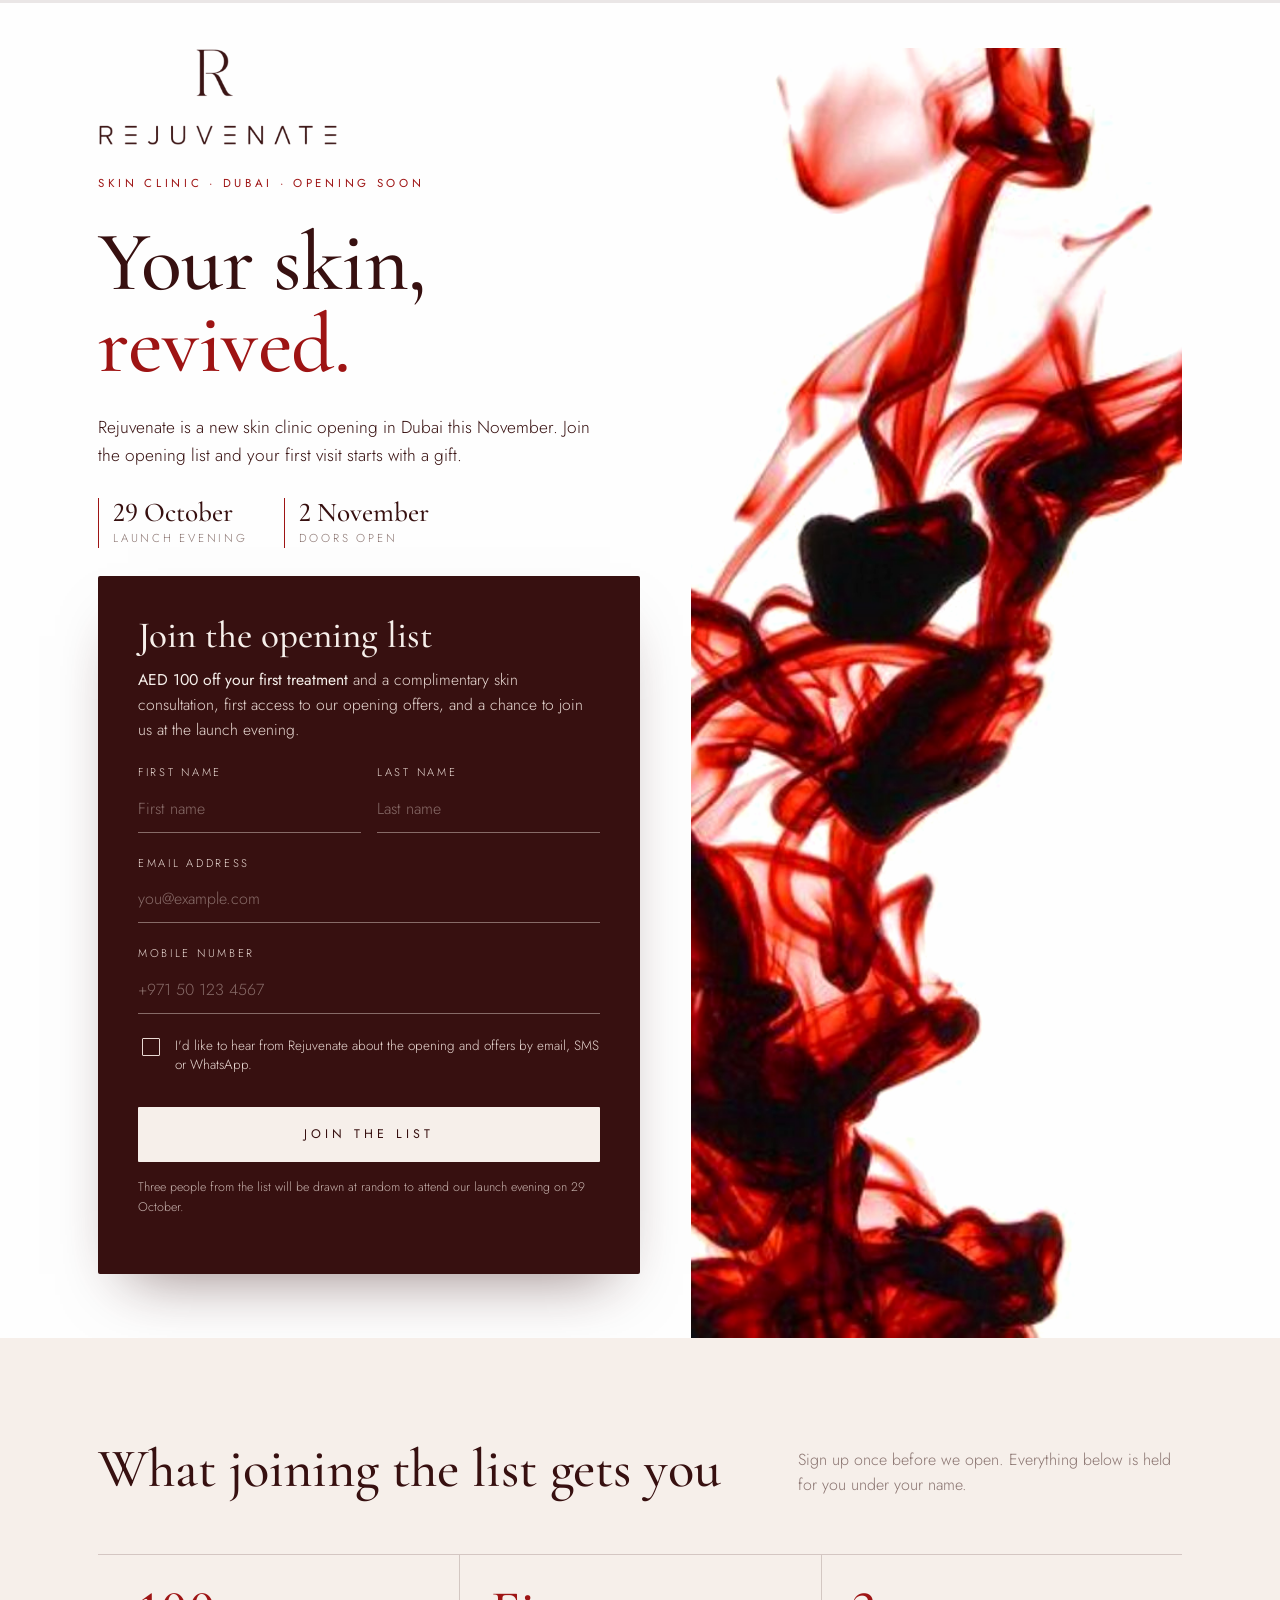
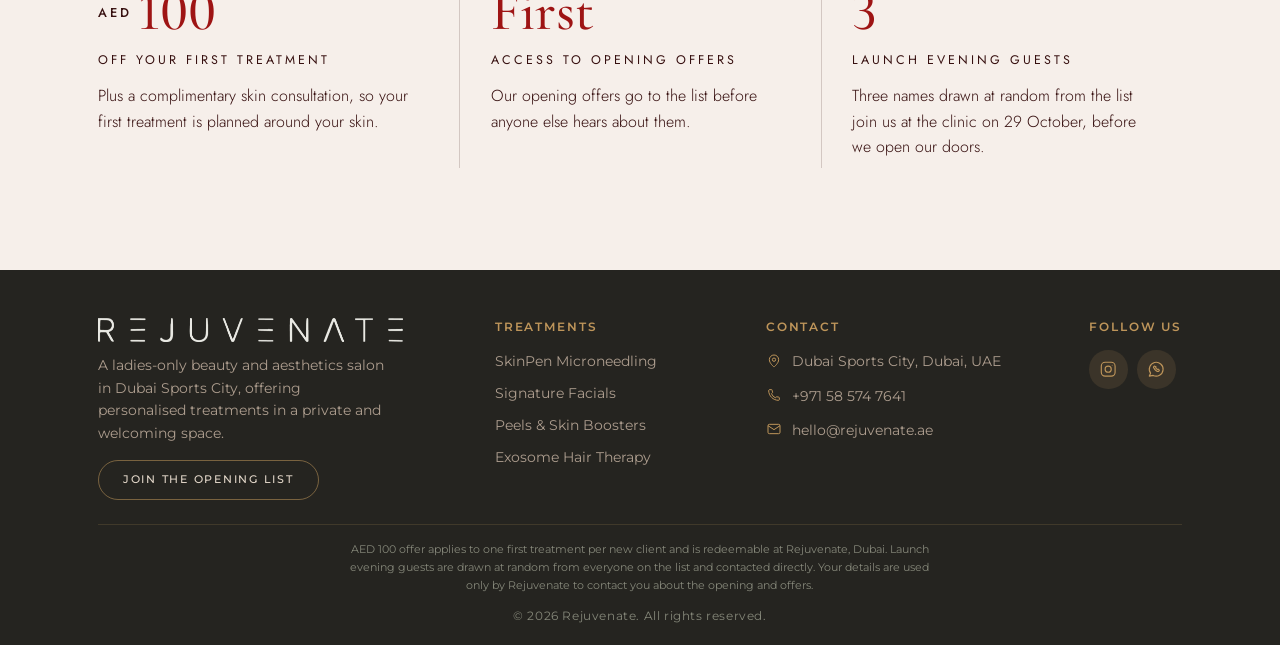
==== commit 7a23d5b3: "Match main site footer and scrolling on landing page Replace the closing band with the main site's f" ====
--- a/index.html
+++ b/index.html
@@ -1,268 +1,474 @@
 <!DOCTYPE html>
-<!--
-  ============================================================
-  Website designed & developed by BuildYourWeb
-  https://buildyourweb.ae
-  Crafted for Rejuvenate - Ladies Beauty & Aesthetics, Dubai Sports City.
-  (c) BuildYourWeb. All rights reserved.
-  ============================================================
--->
 <html lang="en">
-  <head>
-    <meta charset="UTF-8" />
-    <meta name="viewport" content="width=device-width, initial-scale=1.0, viewport-fit=cover" />
-    <meta
-      name="description"
-      content="Rejuvenate is a ladies-only beauty and aesthetics salon in Dubai Sports City, offering personalised facials, advanced skin treatments, microneedling, peels, boosters, hair therapy and beauty care in a private, welcoming space."
-    />
-    <meta
-      name="keywords"
-      content="ladies salon Sports City Dubai, women's beauty salon Dubai, aesthetics clinic Dubai, ladies-only spa Dubai, facial treatment Dubai, skincare clinic Dubai Sports City, microneedling Dubai, signature facials Dubai, peels and skin boosters Dubai, exosome hair therapy Dubai, dermaplaning Dubai, book beauty appointment Dubai, private beauty salon Dubai Sports City"
-    />
-    <title>Rejuvenate | Ladies Beauty &amp; Aesthetics — Dubai Sports City</title>
-    <link rel="canonical" href="https://rejuvenate.buildyourweb.ae/" />
-
-    <link rel="icon" type="image/png" sizes="32x32" href="/assets/favicon-32.png" />
-    <link rel="icon" type="image/png" sizes="512x512" href="/assets/favicon.png" />
-    <link rel="apple-touch-icon" sizes="180x180" href="/assets/apple-touch-icon.png" />
-
-    <meta property="og:type" content="website" />
-    <meta property="og:url" content="https://rejuvenate.buildyourweb.ae/" />
-    <meta property="og:title" content="Rejuvenate | Ladies Beauty &amp; Aesthetics — Dubai Sports City" />
-    <meta property="og:description" content="A ladies-only beauty and aesthetics salon in Dubai Sports City, offering personalised skin, facial and hair treatments in a calm, private setting." />
-    <meta property="og:image" content="https://rejuvenate.buildyourweb.ae/assets/og-image.jpg" />
-    <meta property="og:site_name" content="Rejuvenate" />
-    <meta property="og:locale" content="en_US" />
-    <meta name="twitter:card" content="summary_large_image" />
-    <meta name="twitter:title" content="Rejuvenate | Ladies Beauty &amp; Aesthetics — Dubai Sports City" />
-    <meta name="twitter:description" content="A ladies-only beauty and aesthetics salon in Dubai Sports City, offering personalised skin, facial and hair treatments in a calm, private setting." />
-    <meta name="twitter:image" content="https://rejuvenate.buildyourweb.ae/assets/og-image.jpg" />
-
-    <link rel="preload" as="image" href="/assets/landing_background2.jpg" />
-    <link rel="preconnect" href="https://fonts.googleapis.com" />
-    <link rel="preconnect" href="https://fonts.gstatic.com" crossorigin />
-    <link
-      href="https://fonts.googleapis.com/css2?family=Cormorant+Garamond:ital,wght@0,400;0,500;1,400;1,500&family=Montserrat:wght@300;400;500;600&display=swap"
-      rel="stylesheet"
-    />
-    <link rel="stylesheet" href="/site.css?v=10" />
-
-    <!-- SEO note: this site is on a temporary buildyourweb.ae subdomain. When it moves to its own domain, update canonical/OG/JSON-LD URLs, sitemap.xml, and the robots.txt Sitemap line to match. -->
-    <script type="application/ld+json">
-      {
-        "@context": "https://schema.org",
-        "@type": "BeautySalon",
-        "name": "Rejuvenate",
-        "description": "A ladies-only beauty and aesthetics salon in Dubai Sports City, offering personalised skin, facial and hair treatments in a calm, private setting.",
-        "url": "https://rejuvenate.buildyourweb.ae/",
-        "telephone": "+971585747641",
-        "email": "hello@rejuvenate.ae",
-        "image": "https://rejuvenate.buildyourweb.ae/assets/og-image.jpg",
-        "address": {
-          "@type": "PostalAddress",
-          "addressLocality": "Dubai Sports City",
-          "addressRegion": "Dubai",
-          "addressCountry": "AE"
-        },
-        "areaServed": {
-          "@type": "City",
-          "name": "Dubai"
-        },
-        "sameAs": [
-          "https://www.instagram.com/rejuvenate_dxb/"
-        ],
-        "makesOffer": [
-          { "@type": "Offer", "itemOffered": { "@type": "Service", "name": "SkinPen Microneedling" } },
-          { "@type": "Offer", "itemOffered": { "@type": "Service", "name": "Signature Facials" } },
-          { "@type": "Offer", "itemOffered": { "@type": "Service", "name": "Peels & Skin Boosters" } },
-          { "@type": "Offer", "itemOffered": { "@type": "Service", "name": "Dermaplaning" } },
-          { "@type": "Offer", "itemOffered": { "@type": "Service", "name": "Exosome Hair Therapy" } }
-        ]
-      }
-    </script>
-  </head>
-  <body>
-    <!-- ============================ HEADER ============================ -->
-    <header class="site-header" id="top">
-      <a href="/" class="brand" aria-label="Rejuvenate home">
-        <img class="brand__full" src="/assets/logo/rejuvenate_logo_transparent.png" alt="Rejuvenate" />
-        <img class="brand__mark" src="/assets/logo/r_logo_transparent.png" alt="" aria-hidden="true" />
-      </a>
-      <nav class="nav" aria-label="Primary">
-        <a href="/about/">About</a>
-        <a href="/services/">Services</a>
-        <a href="/contact/">Contact</a>
-        <a href="/book/" class="btn btn--dark">Book Now</a>
-      </nav>
-      <button class="nav-toggle" aria-label="Open menu" aria-controls="nav" aria-expanded="false">
-        <span></span><span></span><span></span>
-      </button>
-    </header>
-
-    <main>
-      <!-- ============================ HERO ============================ -->
-      <section class="hero" aria-label="Introduction">
-        <div class="wrap">
-          <div class="hero__inner">
-            <img class="hero__logo" src="/assets/logo/rejuvenate_logo_transparent.png" alt="Rejuvenate" />
-            <h1 class="display">Reveal your <em>natural glow</em></h1>
-            <p>
-              A ladies-only beauty and aesthetics salon in Dubai Sports City,
-              offering personalised skin, facial and hair treatments in a calm, private setting.
-            </p>
-            <div class="hero__actions">
-              <a href="/book/" class="btn btn--primary">Book an appointment</a>
-              <a href="/services/" class="btn btn--ghost">View treatments</a>
+<head>
+<meta charset="UTF-8">
+<meta name="viewport" content="width=device-width, initial-scale=1.0, viewport-fit=cover">
+<title>Rejuvenate | Join the Opening List</title>
+<meta name="description" content="Rejuvenate is a new skin clinic opening in Dubai on 2 November. Join the opening list for AED 100 off your first treatment and a complimentary skin consultation.">
+<meta name="theme-color" content="#ffffff">
+<link rel="canonical" href="https://rejuvenate.buildyourweb.ae/">
+
+<link rel="icon" type="image/png" sizes="32x32" href="assets/favicon-32.png">
+<link rel="icon" type="image/png" sizes="512x512" href="assets/favicon.png">
+<link rel="apple-touch-icon" sizes="180x180" href="assets/apple-touch-icon.png">
+
+<!-- Open Graph -->
+<meta property="og:type" content="website">
+<meta property="og:url" content="https://rejuvenate.buildyourweb.ae/">
+<meta property="og:title" content="Rejuvenate | Join the Opening List">
+<meta property="og:description" content="A new skin clinic opening in Dubai on 2 November. Join the opening list for AED 100 off your first treatment.">
+<meta property="og:image" content="https://rejuvenate.buildyourweb.ae/assets/logo/rejuvenate_full_logo.png">
+<meta property="og:image:secure_url" content="https://rejuvenate.buildyourweb.ae/assets/logo/rejuvenate_full_logo.png">
+<meta property="og:image:type" content="image/png">
+<meta property="og:image:alt" content="Rejuvenate Skin Clinic, Dubai">
+<meta property="og:site_name" content="Rejuvenate">
+<meta property="og:locale" content="en_US">
+
+<!-- Twitter Card -->
+<meta name="twitter:card" content="summary_large_image">
+<meta name="twitter:url" content="https://rejuvenate.buildyourweb.ae/">
+<meta name="twitter:title" content="Rejuvenate | Join the Opening List">
+<meta name="twitter:description" content="A new skin clinic opening in Dubai on 2 November. Join the opening list for AED 100 off your first treatment.">
+<meta name="twitter:image" content="https://rejuvenate.buildyourweb.ae/assets/logo/rejuvenate_full_logo.png">
+<meta name="twitter:image:alt" content="Rejuvenate Skin Clinic, Dubai">
+
+<meta name="author" content="Rejuvenate">
+<meta name="keywords" content="Rejuvenate, skin clinic, Dubai, Sports City, opening">
+
+<link rel="preload" as="image" href="assets/hero.jpg">
+<link rel="preload" as="font" type="font/woff2" href="assets/fonts/cormorant-garamond-500.woff2" crossorigin>
+<link rel="preconnect" href="https://fonts.googleapis.com">
+<link rel="preconnect" href="https://fonts.gstatic.com" crossorigin>
+<link rel="stylesheet" href="https://fonts.googleapis.com/css2?family=Jost:wght@300;400;500&family=Montserrat:wght@400;500;600&display=swap">
+<style>
+@font-face{font-family:"Cormorant Garamond";src:url(assets/fonts/cormorant-garamond-500.woff2) format("woff2");font-weight:500;font-style:normal;font-display:swap}
+/* Layout: white ink-poster hero (mirrors the brand's grid), burgundy sign-up panel, porcelain benefits band, charcoal footer */
+:root{
+  --oxblood:#371010;      /* logo ground */
+  --oxblood-2:#4a1a19;
+  --ink:#9e1414;          /* red ink accent */
+  --porcelain:#f6efea;    /* warm cream from the clinic interior */
+  --paper:#fefefe;        /* ink-photo white */
+  --taupe:#8a7470;        /* muted text on light */
+  --blush:#e9d9d3;        /* hairlines, muted text on dark */
+  --serif:"Cormorant Garamond","Times New Roman",serif;
+  --sans:"Jost","Avenir Next","Helvetica Neue",Arial,sans-serif;
+  color-scheme:light;
+}
+*{box-sizing:border-box;font-variant-numeric:lining-nums}
+[hidden]{display:none!important}
+img{max-width:100%}
+html{-webkit-text-size-adjust:100%;scroll-behavior:smooth;overscroll-behavior:none;scrollbar-width:none;background-color:#252420}
+/* Hide the native side scrollbar (as on the main site); the scroll-progress bar shows position instead */
+html::-webkit-scrollbar{width:0;height:0}
+@media (prefers-reduced-motion:reduce){html{scroll-behavior:auto}}
+/* Scroll-progress bar: same look as the main site's, pinned to the top edge since there is no navbar */
+.scroll-progress{position:fixed;top:0;left:0;right:0;z-index:50;height:3px;background:rgba(58,27,20,.10);overflow:hidden;pointer-events:none}
+.scroll-progress i{display:block;height:100%;width:100%;background:#3A1B14;transform:scaleX(0);transform-origin:left center;will-change:transform}
+body{margin:0;background:var(--paper);color:var(--oxblood);font-family:var(--sans);font-weight:300;font-size:16px;line-height:1.6;-webkit-font-smoothing:antialiased}
+.wrap{max-width:1180px;margin:0 auto;padding-inline:clamp(16px,4vw,48px)}
+.eyebrow{font-family:var(--sans);font-weight:400;font-size:.72rem;letter-spacing:.32em;text-transform:uppercase}
+
+/* HERO */
+.hero{position:relative;overflow:hidden;background:var(--paper)}
+.hero-grid{display:grid;grid-template-columns:minmax(0,1.05fr) minmax(0,.95fr);gap:clamp(24px,4vw,64px);align-items:stretch;padding-block:clamp(28px,4vw,48px) 0}
+.hero-copy{display:flex;flex-direction:column;gap:28px;padding-bottom:clamp(32px,5vw,72px);min-width:0}
+.logo{width:clamp(170px,22vw,240px);height:auto;display:block}
+.hero h1{font-family:var(--serif);font-weight:500;font-size:clamp(2.9rem,6.6vw,5.4rem);line-height:.98;letter-spacing:-.005em;margin:0;text-wrap:balance}
+.hero h1 em{font-style:normal;color:var(--ink)}
+.hero .eyebrow{margin:0;color:var(--ink)}
+.lede{font-size:1.08rem;max-width:30em;margin:0;color:var(--oxblood)}
+.dates{display:flex;flex-wrap:wrap;gap:12px 36px;margin:0;padding:0;list-style:none}
+.dates li{display:flex;flex-direction:column;gap:2px;padding-left:14px;border-left:1px solid var(--ink)}
+.dates .d{font-family:var(--serif);font-weight:500;font-size:1.7rem;line-height:1.1}
+.dates .l{font-size:.72rem;letter-spacing:.24em;text-transform:uppercase;color:var(--taupe)}
+.hero-art{position:relative;min-height:520px;min-width:0}
+.hero-art img{position:absolute;inset:0;width:100%;height:100%;object-fit:cover;object-position:62% 20%;mix-blend-mode:multiply;filter:contrast(1.06) brightness(1.03)}
+
+/* FORM PANEL */
+.join{background:var(--oxblood);color:var(--porcelain);border-radius:2px;padding:clamp(24px,3.4vw,40px);display:flex;flex-direction:column;gap:22px;box-shadow:0 30px 60px -30px rgba(55,16,16,.55)}
+.form-view{display:grid;gap:22px}
+.join-head{display:grid;gap:10px}
+.join h2{font-family:var(--serif);font-weight:500;font-size:clamp(1.9rem,2.9vw,2.35rem);line-height:1.1;margin:0}
+.join .gift{margin:0;color:var(--blush);font-size:.98rem}
+.join .gift strong{color:var(--porcelain);font-weight:400}
+form{display:grid;gap:16px;margin:0 0 1em}
+.field{display:grid;gap:6px}
+.name-row{display:grid;grid-template-columns:1fr 1fr;gap:16px}
+@media (max-width:480px){.name-row{grid-template-columns:1fr}}
+.field label{font-size:.7rem;letter-spacing:.24em;text-transform:uppercase;color:var(--blush)}
+.field input{width:100%;font:inherit;font-weight:300;font-size:1rem;color:var(--porcelain);background:transparent;border:0;border-bottom:1px solid rgba(233,217,211,.45);padding:8px 0 10px;border-radius:0;outline:none;transition:border-color .2s}
+.field input::placeholder{color:rgba(233,217,211,.45)}
+.field input:focus{border-bottom-color:var(--porcelain)}
+.field input[aria-invalid="true"]{border-bottom-color:#ff9c8f}
+.err{font-size:.8rem;color:#ffb3a8}
+.consent{display:flex;gap:12px;align-items:flex-start;font-size:.84rem;color:var(--blush);line-height:1.45}
+.consent input{appearance:none;-webkit-appearance:none;flex:none;width:18px;height:18px;margin-top:2px;border:1px solid var(--blush);border-radius:1px;background:transparent;display:grid;place-content:center;cursor:pointer}
+.consent input::after{content:"";width:9px;height:9px;background:var(--porcelain);transform:scale(0);transition:transform .15s}
+.consent input:checked::after{transform:scale(1)}
+button{font:inherit;font-weight:400;font-size:.78rem;letter-spacing:.32em;text-transform:uppercase;color:var(--oxblood);background:var(--porcelain);border:0;border-radius:1px;padding:18px 24px;cursor:pointer;transition:background .2s,color .2s}
+button:hover{background:#fff}
+button:disabled{opacity:.6;cursor:progress}
+:focus-visible{outline:2px solid var(--ink);outline-offset:3px}
+.join :focus-visible{outline-color:var(--porcelain)}
+.form-note{font-size:.78rem;color:var(--blush);opacity:.8;margin:0}
+.form-error{margin:0;font-size:.88rem;color:#ffb3a8}
+.thanks{display:flex;flex-direction:column;gap:14px}
+.thanks h2{font-size:clamp(1.9rem,3vw,2.4rem)}
+.thanks p{margin:0;color:var(--blush)}
+.thanks .seal{font-family:var(--serif);font-weight:500;font-size:3.2rem;line-height:1;color:var(--porcelain)}
+
+/* BENEFITS */
+.perks{background:var(--porcelain);padding-block:clamp(56px,8vw,104px)}
+.perks-head{display:flex;flex-wrap:wrap;justify-content:space-between;align-items:end;gap:16px;margin-bottom:clamp(32px,5vw,56px)}
+.perks h2{font-family:var(--serif);font-weight:500;font-size:clamp(2.2rem,4.4vw,3.4rem);line-height:1.05;margin:0;max-width:13em;text-wrap:balance}
+.perks-head p{margin:0;color:var(--taupe);max-width:24em}
+.perk-list{display:grid;grid-template-columns:repeat(3,minmax(0,1fr));gap:0;margin:0;padding:0;list-style:none;border-top:1px solid rgba(55,16,16,.18)}
+.perk{padding:28px clamp(16px,2.4vw,32px) 8px 0;display:flex;flex-direction:column;gap:12px;min-width:0}
+.perk + .perk{padding-left:clamp(16px,2.4vw,32px);border-left:1px solid rgba(55,16,16,.18)}
+.perk .big{font-family:var(--serif);font-weight:500;font-size:clamp(2.7rem,4.4vw,3.8rem);line-height:1;color:var(--ink)}
+.perk .big small{font-family:var(--sans);font-size:.8rem;letter-spacing:.24em;vertical-align:.9em;margin-right:6px;color:var(--oxblood)}
+.perk h3{margin:0;font-family:var(--sans);font-weight:400;font-size:.78rem;letter-spacing:.24em;text-transform:uppercase}
+.perk p{margin:0;color:var(--oxblood);max-width:24em}
+
+
+/* FOOTER: mirrors the main site's .site-footer (main branch, site.css) */
+.site-footer{--charcoal:#252420;--cream:#E3D7C9;--ftaupe:#AD9D8E;--gold:#BE955A;--sage:#858779;--fbody:"Montserrat",Arial,sans-serif;background:var(--charcoal);color:var(--ftaupe);font-family:var(--fbody);font-weight:400;line-height:1.6;padding-block:clamp(2.25rem,4vw,3rem) 1.2rem;padding-bottom:calc(1.2rem + env(safe-area-inset-bottom,0px))}
+.site-footer ul{list-style:none;margin:0;padding:0}
+.site-footer p{margin:0}
+.footer__top{display:grid;grid-template-columns:1.7fr 1.1fr 1.35fr auto;gap:clamp(1.5rem,3.5vw,2.5rem);padding-bottom:1.5rem;border-bottom:1px solid rgba(190,149,90,.18)}
+.footer__brand img{display:block;height:1.5rem;width:auto;filter:brightness(0) invert(1) sepia(.3) saturate(1.3) hue-rotate(-6deg);opacity:.9;margin-bottom:.75rem}
+.footer__brand p{font-size:.88rem;max-width:32ch;margin-bottom:1rem}
+.footer__cta{display:inline-flex;align-items:center;padding:.62rem 1.5rem;font-size:.68rem;font-weight:500;letter-spacing:.16em;text-transform:uppercase;text-decoration:none;color:var(--cream);border:1px solid rgba(190,149,90,.55);border-radius:999px;transition:background-color .25s,border-color .25s,color .25s}
+.footer__cta:hover{background:var(--gold);border-color:var(--gold);color:#2c1a0d}
+.footer__col h4{margin:0 0 .85rem;font-size:.72rem;font-weight:600;letter-spacing:.16em;text-transform:uppercase;color:var(--gold)}
+.footer__col ul{display:grid;gap:.55rem;font-size:.9rem}
+.footer__col a{text-decoration:none;color:var(--ftaupe);font-size:.9rem;transition:color .2s}
+.footer__col a:hover{color:var(--cream)}
+.footer__col ul.footer__contact{gap:.7rem}
+.footer__contact li{display:flex;align-items:flex-start;gap:.65rem;font-size:.9rem}
+.footer__contact .fi{color:var(--gold);flex-shrink:0;line-height:0;margin-top:.15rem}
+.footer__contact .fi svg{width:1rem;height:1rem;display:block}
+.footer__socials{display:flex;gap:.6rem}
+.footer__socials a{width:2.4rem;height:2.4rem;display:grid;place-items:center;border-radius:50%;background:rgba(190,149,90,.14);color:var(--gold);transition:background-color .25s,color .25s,transform .25s}
+.footer__socials a:hover{background:var(--gold);color:#2c1a0d;transform:translateY(-2px)}
+.footer__socials svg{width:1.15rem;height:1.15rem}
+.footer__bottom .fine{max-width:52em;margin:0 auto .75rem;font-size:.7rem;line-height:1.6;letter-spacing:0}
+.footer__bottom{padding-top:1rem;text-align:center;font-size:.75rem;letter-spacing:.05em;color:var(--sage)}
+@media (max-width:900px){.footer__top{grid-template-columns:1fr 1fr 1fr}.footer__brand{grid-column:1/-1}}
+@media (max-width:560px){.footer__top{grid-template-columns:1fr 1fr}}
+
+/* load-in: visible at rest, gentle rise */
+@media (prefers-reduced-motion:no-preference){
+  .rise{animation:rise .9s cubic-bezier(.2,.7,.2,1) both}
+  .rise.d2{animation-delay:.12s}.rise.d3{animation-delay:.24s}.rise.d4{animation-delay:.36s}
+  .hero-art img{animation:drift 1.6s cubic-bezier(.2,.7,.2,1) both}
+  @keyframes rise{from{transform:translateY(14px);opacity:.01}to{transform:none;opacity:1}}
+  @keyframes drift{from{transform:scale(1.04);opacity:.4}to{transform:none;opacity:1}}
+}
+
+@media (max-width:860px){
+  .hero-grid{display:flex;flex-direction:column;gap:0;padding-top:0}
+  .hero-copy{gap:22px;padding-bottom:28px}
+  .hero-art{order:-1;min-height:0;height:min(92vw,420px);margin-inline:calc(-1 * clamp(16px,4vw,48px));margin-bottom:8px}
+  .hero-art img{object-position:50% 40%;-webkit-mask-image:linear-gradient(to bottom,transparent 0,#000 12%,#000 62%,transparent 100%);mask-image:linear-gradient(to bottom,transparent 0,#000 12%,#000 62%,transparent 100%)}
+  .perk{padding:20px 10px 4px 0;gap:8px}
+  .perk + .perk{padding-left:10px}
+  .perk .big{font-size:clamp(1.6rem,7vw,2.7rem)}
+  .perk .big small{font-size:.55rem;letter-spacing:.14em;margin-right:3px}
+  .perk h3{font-size:.62rem;letter-spacing:.12em;line-height:1.4}
+  .perk p{font-size:.8rem;line-height:1.5}
+}
+</style>
+</head>
+<body>
+
+<header class="hero">
+  <div class="wrap hero-grid">
+    <div class="hero-copy">
+      <img class="logo rise" src="assets/logo/rejuvenate_wordmark_dark.png" alt="Rejuvenate">
+      <p class="eyebrow rise d2">Skin Clinic &middot; Dubai &middot; Opening soon</p>
+      <h1 class="rise d2">Your skin, <em>revived.</em></h1>
+      <p class="lede rise d3">Rejuvenate is a new skin clinic opening in Dubai this November. Join the opening list and your first visit starts with a gift.</p>
+      <ul class="dates rise d3" aria-label="Key dates">
+        <li><span class="d">29 October</span><span class="l">Launch evening</span></li>
+        <li><span class="d">2 November</span><span class="l">Doors open</span></li>
+      </ul>
+
+      <section class="join rise d4" id="join" aria-labelledby="join-title">
+        <div class="form-view" id="formView">
+          <div class="join-head">
+            <h2 id="join-title">Join the opening list</h2>
+            <p class="gift"><strong>AED 100 off your first treatment</strong> and a complimentary skin consultation, first access to our opening offers, and a chance to join us at the launch evening.</p>
+          </div>
+          <form id="signup" novalidate>
+            <div class="name-row">
+              <div class="field">
+                <label for="firstName">First name</label>
+                <input id="firstName" name="firstName" type="text" autocomplete="given-name" placeholder="First name" required>
+                <div class="err" id="firstName-err" role="alert"></div>
+              </div>
+              <div class="field">
+                <label for="lastName">Last name</label>
+                <input id="lastName" name="lastName" type="text" autocomplete="family-name" placeholder="Last name" required>
+                <div class="err" id="lastName-err" role="alert"></div>
+              </div>
             </div>
-          </div>
+            <div class="field">
+              <label for="email">Email address</label>
+              <input id="email" name="email" type="email" autocomplete="email" inputmode="email" placeholder="you@example.com" required>
+              <div class="err" id="email-err" role="alert"></div>
+            </div>
+            <div class="field">
+              <label for="phone">Mobile number</label>
+              <input id="phone" name="phone" type="tel" autocomplete="tel" inputmode="tel" placeholder="+971 50 123 4567" required>
+              <div class="err" id="phone-err" role="alert"></div>
+            </div>
+            <label class="consent" for="consent">
+              <input id="consent" name="consent" type="checkbox">
+              <span>I'd like to hear from Rejuvenate about the opening and offers by email, SMS or WhatsApp.</span>
+            </label>
+            <div class="err" id="consent-err" role="alert"></div>
+            <button type="submit" id="submitBtn">Join the list</button>
+            <p class="form-error" id="formError" hidden></p>
+            <p class="form-note">Three people from the list will be drawn at random to attend our launch evening on 29 October.</p>
+          </form>
         </div>
-
-        <!-- Value strip sits over the hero image (part of it), gold divider line -->
-        <div class="strip">
-          <div class="wrap">
-            <span><b>Ladies-only</b> private space</span>
-            <span><b>Advanced</b> skin treatments</span>
-            <span><b>Personalised</b> consultations</span>
-            <span><b>Dubai Sports City</b></span>
-          </div>
+        <div class="thanks" id="thanksView" hidden>
+          <span class="seal" aria-hidden="true">R</span>
+          <h2 id="thanksTitle">You're on the list.</h2>
+          <p>Your AED 100 welcome gift and complimentary skin consultation will be waiting when we open on 2 November.</p>
+          <p>You're also in the draw for our launch evening on 29 October. If you're one of the three guests, we'll be in touch by phone or email.</p>
         </div>
       </section>
-
-      <!-- ===================== BRAND STATEMENT ======================= -->
-      <section class="section manifesto" id="about">
-        <div class="wrap reveal">
-          <p class="eyebrow">Our philosophy</p>
-          <p class="statement">
-            At Rejuvenate, beauty is never <em>one-size-fits-all</em>. We take the time to
-            understand your skin, your concerns and your goals, then guide you towards
-            treatments that feel right for you.
-          </p>
-          <img class="monogram" src="/assets/logo/r_logo_transparent.png" alt="" aria-hidden="true" />
-          <br />
-          <a class="more" href="/about/">Read our story <span aria-hidden="true">→</span></a>
-        </div>
-      </section>
-
-      <!-- ===================== TREATMENT INDEX ======================= -->
-      <section class="section" id="services" style="background: var(--sand-deep);">
-        <div class="wrap">
-          <div class="index-head reveal">
-            <div>
-              <p class="eyebrow">Treatments</p>
-              <h2 class="display">Targeted care for skin, beauty and confidence</h2>
-            </div>
-            <a class="index-viewall" href="/services/">View all treatments &amp; pricing →</a>
-          </div>
-
-          <div class="index-list">
-            <a class="index-row reveal" href="/services/">
-              <span class="ix">01</span>
-              <span class="name">SkinPen Microneedling</span>
-              <span class="desc">A precision microneedling treatment designed to support smoother texture, collagen renewal and healthier-looking skin.</span>
-              <span class="arrow" aria-hidden="true"><svg viewBox="0 0 24 24" fill="none" stroke="currentColor" stroke-width="1.3"><path d="M5 12h14M13 6l6 6-6 6"/></svg></span>
-            </a>
-            <a class="index-row reveal" href="/services/">
-              <span class="ix">02</span>
-              <span class="name">Signature Facials</span>
-              <span class="desc">Relaxing, results-focused facials tailored to your skin’s needs, from hydration and glow to deep cleansing.</span>
-              <span class="arrow" aria-hidden="true"><svg viewBox="0 0 24 24" fill="none" stroke="currentColor" stroke-width="1.3"><path d="M5 12h14M13 6l6 6-6 6"/></svg></span>
-            </a>
-            <a class="index-row reveal" href="/services/">
-              <span class="ix">03</span>
-              <span class="name">Peels &amp; Skin Boosters</span>
-              <span class="desc">Professional skin treatments that help improve tone, clarity, brightness and overall skin quality.</span>
-              <span class="arrow" aria-hidden="true"><svg viewBox="0 0 24 24" fill="none" stroke="currentColor" stroke-width="1.3"><path d="M5 12h14M13 6l6 6-6 6"/></svg></span>
-            </a>
-            <a class="index-row reveal" href="/services/">
-              <span class="ix">04</span>
-              <span class="name">Dermaplaning &amp; Add-ons</span>
-              <span class="desc">Finishing touches that leave your skin smoother, softer and more refreshed.</span>
-              <span class="arrow" aria-hidden="true"><svg viewBox="0 0 24 24" fill="none" stroke="currentColor" stroke-width="1.3"><path d="M5 12h14M13 6l6 6-6 6"/></svg></span>
-            </a>
-            <a class="index-row reveal" href="/services/">
-              <span class="ix">05</span>
-              <span class="name">Exosome Hair Therapy</span>
-              <span class="desc">An advanced hair and scalp treatment designed to support healthier-looking, fuller-feeling hair.</span>
-              <span class="arrow" aria-hidden="true"><svg viewBox="0 0 24 24" fill="none" stroke="currentColor" stroke-width="1.3"><path d="M5 12h14M13 6l6 6-6 6"/></svg></span>
-            </a>
-          </div>
-        </div>
-      </section>
-
-      <!-- ===================== MOOD / BOOKING ======================== -->
-      <section class="mood">
-        <div class="wrap reveal">
-          <p class="eyebrow">Your time to rejuvenate</p>
-          <p class="line">Step in, slow down and leave feeling <span style="color: var(--gold)">rejuvenated</span>.</p>
-          <a href="/book/" class="btn btn--primary">Book an appointment</a>
-        </div>
-      </section>
-    </main>
-
-    <!-- ============================ FOOTER ========================== -->
-    <footer class="site-footer">
-      <div class="wrap">
-        <div class="footer__top">
-          <div class="footer__brand">
-            <img src="/assets/logo/rejuvenate_logo_transparent.png" alt="Rejuvenate" />
-            <p>A ladies-only beauty and aesthetics salon in Dubai Sports City, offering personalised treatments in a private and welcoming space.</p>
-            <a href="/book/" class="footer__cta">Book an appointment</a>
-          </div>
-
-          <div class="footer__col">
-            <h4>Explore</h4>
-            <ul>
-              <li><a href="/about/">About</a></li>
-              <li><a href="/services/">Services</a></li>
-              <li><a href="/book/">Book Now</a></li>
-              <li><a href="/contact/">Contact</a></li>
-            </ul>
-          </div>
-
-          <div class="footer__col">
-            <h4>Treatments</h4>
-            <ul>
-              <li><a href="/services/">SkinPen Microneedling</a></li>
-              <li><a href="/services/">Signature Facials</a></li>
-              <li><a href="/services/">Peels &amp; Skin Boosters</a></li>
-              <li><a href="/services/">Exosome Hair Therapy</a></li>
-            </ul>
-          </div>
-
-          <div class="footer__col">
-            <h4>Contact</h4>
-            <ul class="footer__contact">
-              <li>
-                <span class="fi" aria-hidden="true"><svg viewBox="0 0 24 24" fill="none" stroke="currentColor" stroke-width="1.5"><path d="M12 21s7-5.7 7-11a7 7 0 1 0-14 0c0 5.3 7 11 7 11Z"/><circle cx="12" cy="10" r="2.5"/></svg></span>
-                <span>Dubai Sports City, Dubai, UAE</span>
-              </li>
-              <li>
-                <span class="fi" aria-hidden="true"><svg viewBox="0 0 24 24" fill="none" stroke="currentColor" stroke-width="1.5"><path d="M4 5c0 8.3 6.7 15 15 15 .9 0 1-.9 1-1.5v-2.3c0-.5-.4-.9-.9-1l-3-.5c-.4-.1-.8.1-1 .4l-.9 1.2A12 12 0 0 1 8.2 10l1.2-.9c.3-.2.5-.6.4-1l-.5-3A1 1 0 0 0 8.3 4H6C5.4 4 4 4.1 4 5Z"/></svg></span>
-                <a href="https://wa.me/971585747641?text=Hi%20Rejuvenate%21%20I%27d%20like%20to%20book%20an%20appointment.">+971 58 574 7641</a>
-              </li>
-              <li>
-                <span class="fi" aria-hidden="true"><svg viewBox="0 0 24 24" fill="none" stroke="currentColor" stroke-width="1.5"><rect x="3" y="5" width="18" height="14" rx="2"/><path d="m3 7 9 6 9-6"/></svg></span>
-                <a href="mailto:hello@rejuvenate.ae">hello@rejuvenate.ae</a>
-              </li>
-            </ul>
-          </div>
-
-          <div class="footer__col">
-            <h4>Follow Us</h4>
-            <div class="footer__socials">
-              <a href="https://www.instagram.com/rejuvenate_dxb/" target="_blank" rel="noopener noreferrer" aria-label="Instagram"><svg viewBox="0 0 24 24" fill="none" stroke="currentColor" stroke-width="1.5"><rect x="3" y="3" width="18" height="18" rx="5"/><circle cx="12" cy="12" r="4"/><circle cx="17.2" cy="6.8" r="0.6" fill="currentColor" stroke="none"/></svg></a>
-              <a href="https://wa.me/971585747641?text=Hi%20Rejuvenate%21%20I%27d%20like%20to%20book%20an%20appointment." target="_blank" rel="noopener noreferrer" aria-label="WhatsApp"><svg viewBox="0 0 24 24" fill="none" stroke="currentColor" stroke-width="1.5" stroke-linecap="round" stroke-linejoin="round"><path d="M3 21l1.65-3.8a9 9 0 1 1 3.4 2.9L3 21"/><path d="M9 10.5c.5 1 1.5 2.5 3 3.5 1 .7 2 1 2.5 1 .3 0 .5-.1.7-.3l.8-.8a.5.5 0 0 0 0-.7l-1.3-1.3a.5.5 0 0 0-.7 0l-.4.4a4.5 4.5 0 0 1-2.4-2.4l.4-.4a.5.5 0 0 0 0-.7L10.3 8a.5.5 0 0 0-.7 0l-.8.8c-.2.2-.3.4-.3.7.1.4.3.7.5 1z"/></svg></a>
-            </div>
-          </div>
-        </div>
-
-        <div class="footer__bottom">
-          <span>© <span id="year">2026</span> Rejuvenate. All rights reserved.</span>
+    </div>
+    <div class="hero-art" aria-hidden="true">
+      <img src="assets/hero.jpg" alt="">
+    </div>
+  </div>
+</header>
+
+<section class="perks" aria-labelledby="perks-title">
+  <div class="wrap">
+    <div class="perks-head">
+      <h2 id="perks-title">What joining the list gets you</h2>
+      <p>Sign up once before we open. Everything below is held for you under your name.</p>
+    </div>
+    <ul class="perk-list">
+      <li class="perk">
+        <span class="big"><small>AED</small>100</span>
+        <h3>Off your first treatment</h3>
+        <p>Plus a complimentary skin consultation, so your first treatment is planned around your skin.</p>
+      </li>
+      <li class="perk">
+        <span class="big">First</span>
+        <h3>Access to opening offers</h3>
+        <p>Our opening offers go to the list before anyone else hears about them.</p>
+      </li>
+      <li class="perk">
+        <span class="big">3</span>
+        <h3>Launch evening guests</h3>
+        <p>Three names drawn at random from the list join us at the clinic on 29 October, before we open our doors.</p>
+      </li>
+    </ul>
+  </div>
+</section>
+
+<!-- Footer mirrors the main site's .site-footer (main branch, site.css) -->
+<footer class="site-footer">
+  <div class="wrap">
+    <div class="footer__top">
+      <div class="footer__brand">
+        <img src="assets/logo/rejuvenate_logo_transparent.png" alt="Rejuvenate">
+        <p>A ladies-only beauty and aesthetics salon in Dubai Sports City, offering personalised treatments in a private and welcoming space.</p>
+        <a href="#join" class="footer__cta">Join the opening list</a>
+      </div>
+
+      <div class="footer__col">
+        <h4>Treatments</h4>
+        <ul>
+          <li>SkinPen Microneedling</li>
+          <li>Signature Facials</li>
+          <li>Peels &amp; Skin Boosters</li>
+          <li>Exosome Hair Therapy</li>
+        </ul>
+      </div>
+
+      <div class="footer__col">
+        <h4>Contact</h4>
+        <ul class="footer__contact">
+          <li>
+            <span class="fi" aria-hidden="true"><svg viewBox="0 0 24 24" fill="none" stroke="currentColor" stroke-width="1.5"><path d="M12 21s7-5.7 7-11a7 7 0 1 0-14 0c0 5.3 7 11 7 11Z"/><circle cx="12" cy="10" r="2.5"/></svg></span>
+            <span>Dubai Sports City, Dubai, UAE</span>
+          </li>
+          <li>
+            <span class="fi" aria-hidden="true"><svg viewBox="0 0 24 24" fill="none" stroke="currentColor" stroke-width="1.5"><path d="M4 5c0 8.3 6.7 15 15 15 .9 0 1-.9 1-1.5v-2.3c0-.5-.4-.9-.9-1l-3-.5c-.4-.1-.8.1-1 .4l-.9 1.2A12 12 0 0 1 8.2 10l1.2-.9c.3-.2.5-.6.4-1l-.5-3A1 1 0 0 0 8.3 4H6C5.4 4 4 4.1 4 5Z"/></svg></span>
+            <a href="https://wa.me/971585747641?text=Hi%20Rejuvenate%21%20I%27d%20like%20to%20book%20an%20appointment.">+971 58 574 7641</a>
+          </li>
+          <li>
+            <span class="fi" aria-hidden="true"><svg viewBox="0 0 24 24" fill="none" stroke="currentColor" stroke-width="1.5"><rect x="3" y="5" width="18" height="14" rx="2"/><path d="m3 7 9 6 9-6"/></svg></span>
+            <a href="mailto:hello@rejuvenate.ae">hello@rejuvenate.ae</a>
+          </li>
+        </ul>
+      </div>
+
+      <div class="footer__col">
+        <h4>Follow Us</h4>
+        <div class="footer__socials">
+          <a href="https://www.instagram.com/rejuvenate_dxb/" target="_blank" rel="noopener noreferrer" aria-label="Instagram"><svg viewBox="0 0 24 24" fill="none" stroke="currentColor" stroke-width="1.5"><rect x="3" y="3" width="18" height="18" rx="5"/><circle cx="12" cy="12" r="4"/><circle cx="17.2" cy="6.8" r="0.6" fill="currentColor" stroke="none"/></svg></a>
+          <a href="https://wa.me/971585747641?text=Hi%20Rejuvenate%21%20I%27d%20like%20to%20book%20an%20appointment." target="_blank" rel="noopener noreferrer" aria-label="WhatsApp"><svg viewBox="0 0 24 24" fill="none" stroke="currentColor" stroke-width="1.5" stroke-linecap="round" stroke-linejoin="round"><path d="M3 21l1.65-3.8a9 9 0 1 1 3.4 2.9L3 21"/><path d="M9 10.5c.5 1 1.5 2.5 3 3.5 1 .7 2 1 2.5 1 .3 0 .5-.1.7-.3l.8-.8a.5.5 0 0 0 0-.7l-1.3-1.3a.5.5 0 0 0-.7 0l-.4.4a4.5 4.5 0 0 1-2.4-2.4l.4-.4a.5.5 0 0 0 0-.7L10.3 8a.5.5 0 0 0-.7 0l-.8.8c-.2.2-.3.4-.3.7.1.4.3.7.5 1z"/></svg></a>
         </div>
       </div>
-    </footer>
-
-    <script src="/site.js?v=10" defer></script>
-    <script>document.getElementById("year").textContent = new Date().getFullYear();</script>
-  </body>
+    </div>
+
+    <div class="footer__bottom">
+      <p class="fine">AED 100 offer applies to one first treatment per new client and is redeemable at Rejuvenate, Dubai. Launch evening guests are drawn at random from everyone on the list and contacted directly. Your details are used only by Rejuvenate to contact you about the opening and offers.</p>
+      <span>© <span id="year">2026</span> Rejuvenate. All rights reserved.</span>
+    </div>
+  </div>
+</footer>
+<script>document.getElementById("year").textContent = new Date().getFullYear();</script>
+<div class="scroll-progress" aria-hidden="true"><i></i></div>
+<script>
+/* Scroll-progress bar (same logic as the main site's site.js) */
+(function () {
+  var fill = document.querySelector(".scroll-progress i");
+  function onScroll() {
+    var st = window.scrollY || document.documentElement.scrollTop;
+    var docH = document.documentElement.scrollHeight - window.innerHeight;
+    var p = docH > 0 ? Math.min(1, Math.max(0, st / docH)) : 0;
+    fill.style.transform = "scaleX(" + p + ")";
+  }
+  window.addEventListener("scroll", onScroll, { passive: true });
+  window.addEventListener("resize", onScroll, { passive: true });
+  onScroll();
+})();
+</script>
+
+<script>
+/* Where sign-ups go.
+   On your own hosting: paste a form endpoint (e.g. Formspree "https://formspree.io/f/xxxx")
+   and each sign-up is sent there. Inside Claude, sign-ups save to this page's own list. */
+const CONFIG = {
+  endpoint: "",
+  /* Mailchimp: copy these from the embedded form code (Audience → Signup forms → Embedded forms).
+     action = the form's action URL; fields = the merge tag each input maps to (the input's name attribute). */
+  mailchimp: {
+    action: "https://rejuvenatedubai.us15.list-manage.com/subscribe/post?u=8a2bebb624728ae501601b12b&id=796b919c5e&f_id=00fd9de1f0",
+    fields: { email: "EMAIL", firstName: "FNAME", lastName: "LNAME", phone: "PHONE" },
+  },
+};
+
+/* Mailchimp's embedded form posts cross-site, so this uses its JSONP endpoint to get a real success/error reply. */
+function mailchimpSubscribe(entry) {
+  const mc = CONFIG.mailchimp;
+  const url = new URL(mc.action.replace("/subscribe/post?", "/subscribe/post-json?"));
+  const cb = "mc_cb_" + Date.now();
+  Object.entries(mc.fields).forEach(([key, tag]) => url.searchParams.set(tag, entry[key]));
+  url.searchParams.set("c", cb);
+  return new Promise((resolve, reject) => {
+    const script = document.createElement("script");
+    const cleanup = () => { delete window[cb]; script.remove(); clearTimeout(timer); };
+    const timer = setTimeout(() => { cleanup(); reject(new Error("mailchimp timeout")); }, 10000);
+    window[cb] = (res) => {
+      cleanup();
+      if (res.result === "success" || /already subscribed/i.test(res.msg || "")) resolve();
+      else reject(new Error(res.msg || "mailchimp error"));
+    };
+    script.onerror = () => { cleanup(); reject(new Error("mailchimp network")); };
+    script.src = url.toString();
+    document.body.appendChild(script);
+  });
+}
+
+const $ = (id) => document.getElementById(id);
+const form = $("signup");
+const fields = {
+  firstName: { el: $("firstName"), err: $("firstName-err"), check: v => v.trim() ? "" : "Please enter your first name." },
+  lastName: { el: $("lastName"), err: $("lastName-err"), check: v => v.trim() ? "" : "Please enter your last name." },
+  email: { el: $("email"), err: $("email-err"), check: v => /^[^\s@]+@[^\s@]+\.[^\s@]{2,}$/.test(v.trim()) ? "" : "Please enter a valid email, like name@example.com." },
+  phone: { el: $("phone"), err: $("phone-err"), check: v => {
+    const digits = v.replace(/\D/g, "");
+    return /^[+\d\s()-]+$/.test(v.trim()) && digits.length >= 8 && digits.length <= 15 ? "" : "Please enter a mobile number, like +971 50 123 4567.";
+  }},
+};
+
+function validate(key) {
+  const f = fields[key];
+  const msg = f.check(f.el.value);
+  f.err.textContent = msg;
+  f.el.setAttribute("aria-invalid", msg ? "true" : "false");
+  return !msg;
+}
+Object.keys(fields).forEach(k => {
+  fields[k].el.addEventListener("blur", () => { if (fields[k].el.value) validate(k); });
+  fields[k].el.addEventListener("input", () => { if (fields[k].el.getAttribute("aria-invalid") === "true") validate(k); });
+});
+
+let dbPromise = null;
+function getDb() {
+  if (!dbPromise) {
+    dbPromise = (window.claude && typeof window.claude.use === "function")
+      ? Promise.race([window.claude.use("db"), new Promise(r => setTimeout(() => r(null), 8000))]).catch(() => null)
+      : Promise.resolve(null);
+  }
+  return dbPromise;
+}
+
+async function save(entry) {
+  if (CONFIG.mailchimp.action) return mailchimpSubscribe(entry);
+  if (CONFIG.endpoint) {
+    const res = await fetch(CONFIG.endpoint, {
+      method: "POST",
+      headers: { "Content-Type": "application/json", "Accept": "application/json" },
+      body: JSON.stringify(entry),
+    });
+    if (!res.ok) throw new Error("endpoint " + res.status);
+    return;
+  }
+  const db = await getDb();
+  if (!db) throw new Error("no-store");
+  await db.collection("signups").add(entry);
+}
+
+form.addEventListener("submit", async (e) => {
+  e.preventDefault();
+  $("formError").hidden = true;
+  const ok = ["firstName", "lastName", "email", "phone"].map(validate).every(Boolean);
+  const consent = $("consent").checked;
+  $("consent-err").textContent = consent ? "" : "Please tick the box so we can send you your welcome gift.";
+  if (!ok || !consent) {
+    const first = ["firstName", "lastName", "email", "phone"].find(k => fields[k].el.getAttribute("aria-invalid") === "true");
+    (first ? fields[first].el : $("consent")).focus();
+    return;
+  }
+  const entry = {
+    firstName: fields.firstName.el.value.trim(),
+    lastName: fields.lastName.el.value.trim(),
+    email: fields.email.el.value.trim().toLowerCase(),
+    phone: fields.phone.el.value.trim(),
+    consent: true,
+    signedUpAt: new Date().toISOString(),
+    source: "pre-launch landing page",
+  };
+  const btn = $("submitBtn");
+  btn.disabled = true; btn.textContent = "Joining…";
+  try {
+    await save(entry);
+    $("thanksTitle").textContent = "You're on the list, " + entry.firstName + ".";
+    $("formView").hidden = true;
+    $("thanksView").hidden = false;
+    $("join").scrollIntoView({ behavior: "smooth", block: "center" });
+  } catch (err) {
+    const rejected = !/timeout|network|no-store|endpoint/.test(err.message);
+    $("formError").textContent = rejected
+      ? "We couldn't add you to the list. Please check your email and mobile number and try again."
+      : "We couldn't save your details just now. Please check your connection and try again.";
+    $("formError").hidden = false;
+  } finally {
+    btn.disabled = false; btn.textContent = "Join the list";
+  }
+});
+</script>
+</body>
 </html>
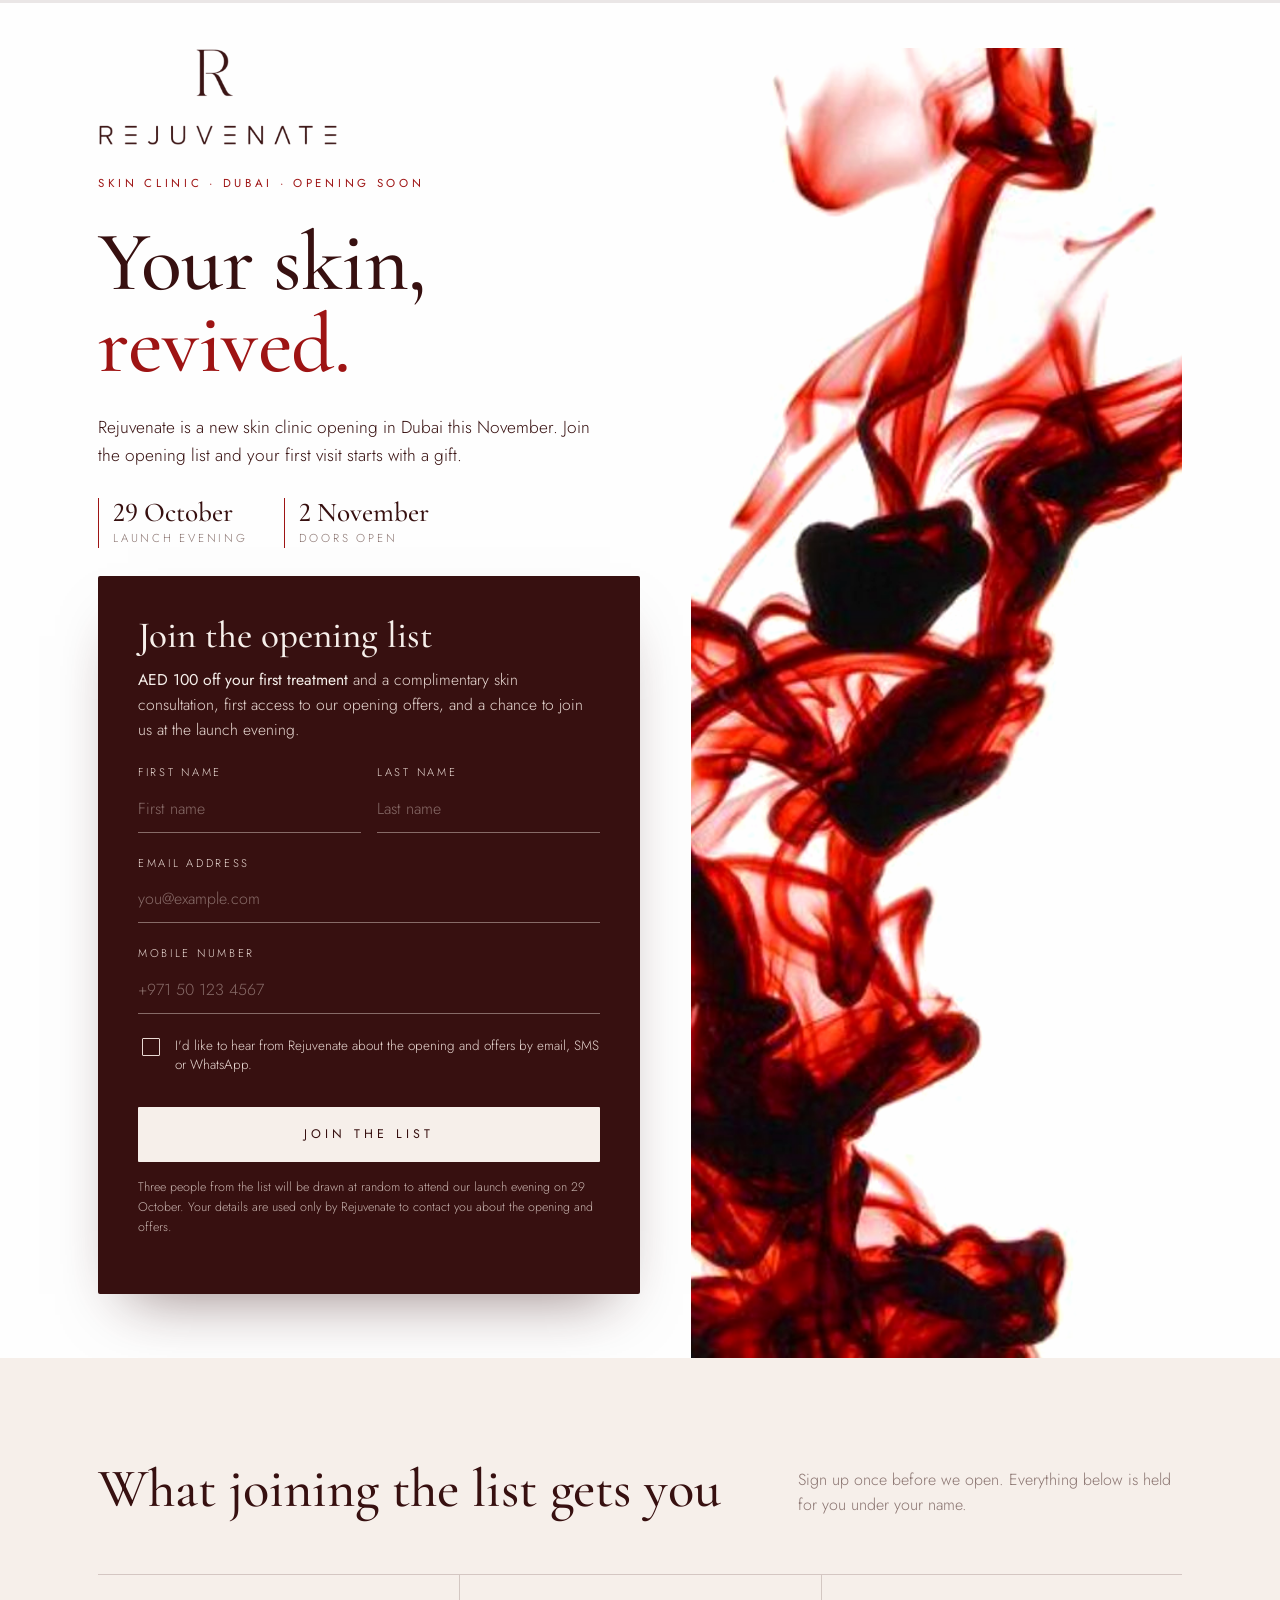
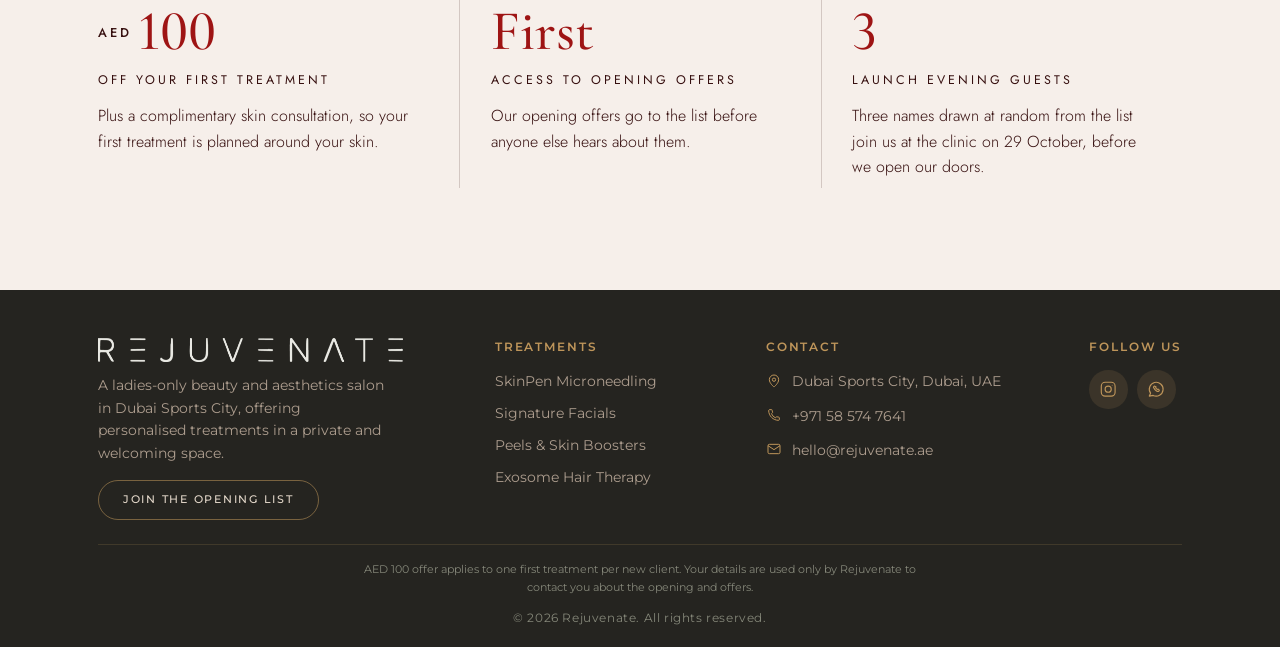
==== commit 994a460f: "Trim offer fine print and add privacy line under sign-up form Co-Authored-By: Claude Opus 5.5 <norep" ====
--- a/index.html
+++ b/index.html
@@ -231,7 +231,7 @@
             <div class="err" id="consent-err" role="alert"></div>
             <button type="submit" id="submitBtn">Join the list</button>
             <p class="form-error" id="formError" hidden></p>
-            <p class="form-note">Three people from the list will be drawn at random to attend our launch evening on 29 October.</p>
+            <p class="form-note">Three people from the list will be drawn at random to attend our launch evening on 29 October. Your details are used only by Rejuvenate to contact you about the opening and offers.</p>
           </form>
         </div>
         <div class="thanks" id="thanksView" hidden>
@@ -322,7 +322,7 @@
     </div>
 
     <div class="footer__bottom">
-      <p class="fine">AED 100 offer applies to one first treatment per new client and is redeemable at Rejuvenate, Dubai. Launch evening guests are drawn at random from everyone on the list and contacted directly. Your details are used only by Rejuvenate to contact you about the opening and offers.</p>
+      <p class="fine">AED 100 offer applies to one first treatment per new client. Your details are used only by Rejuvenate to contact you about the opening and offers.</p>
       <span>© <span id="year">2026</span> Rejuvenate. All rights reserved.</span>
     </div>
   </div>
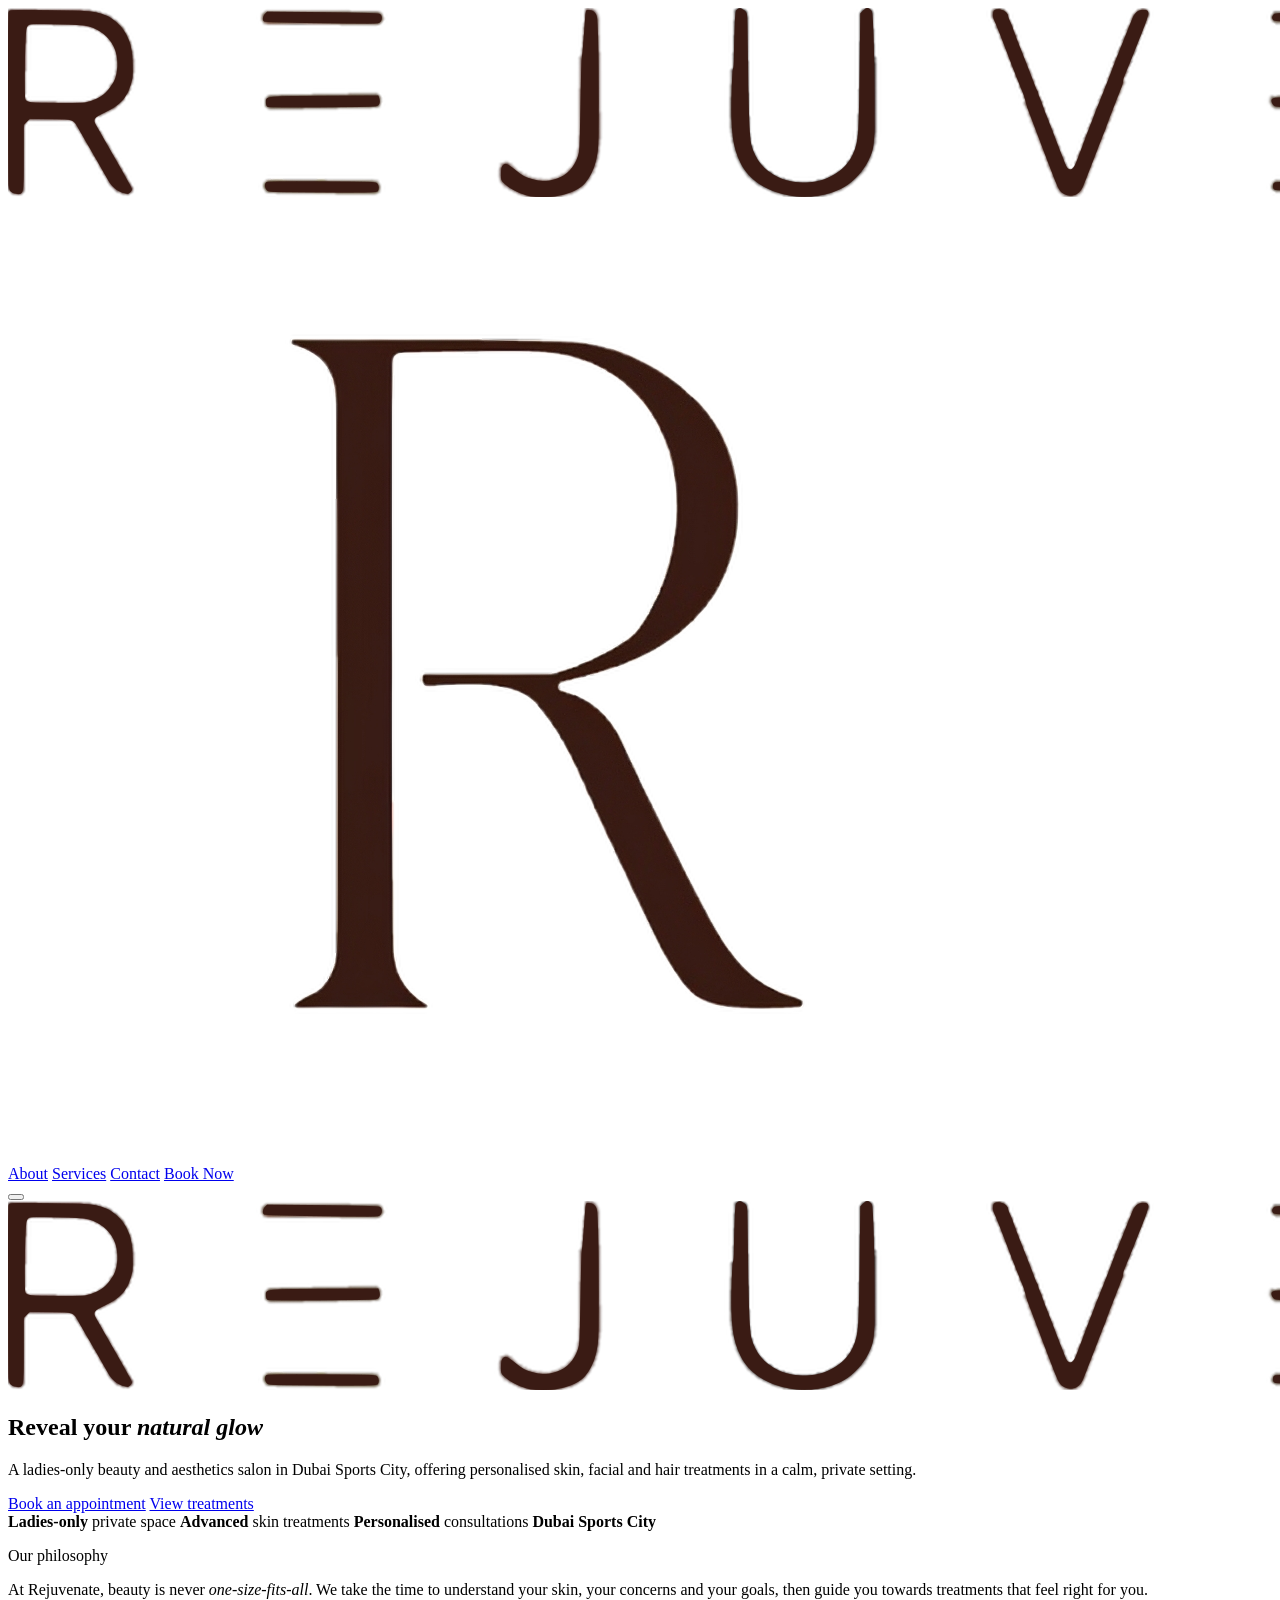
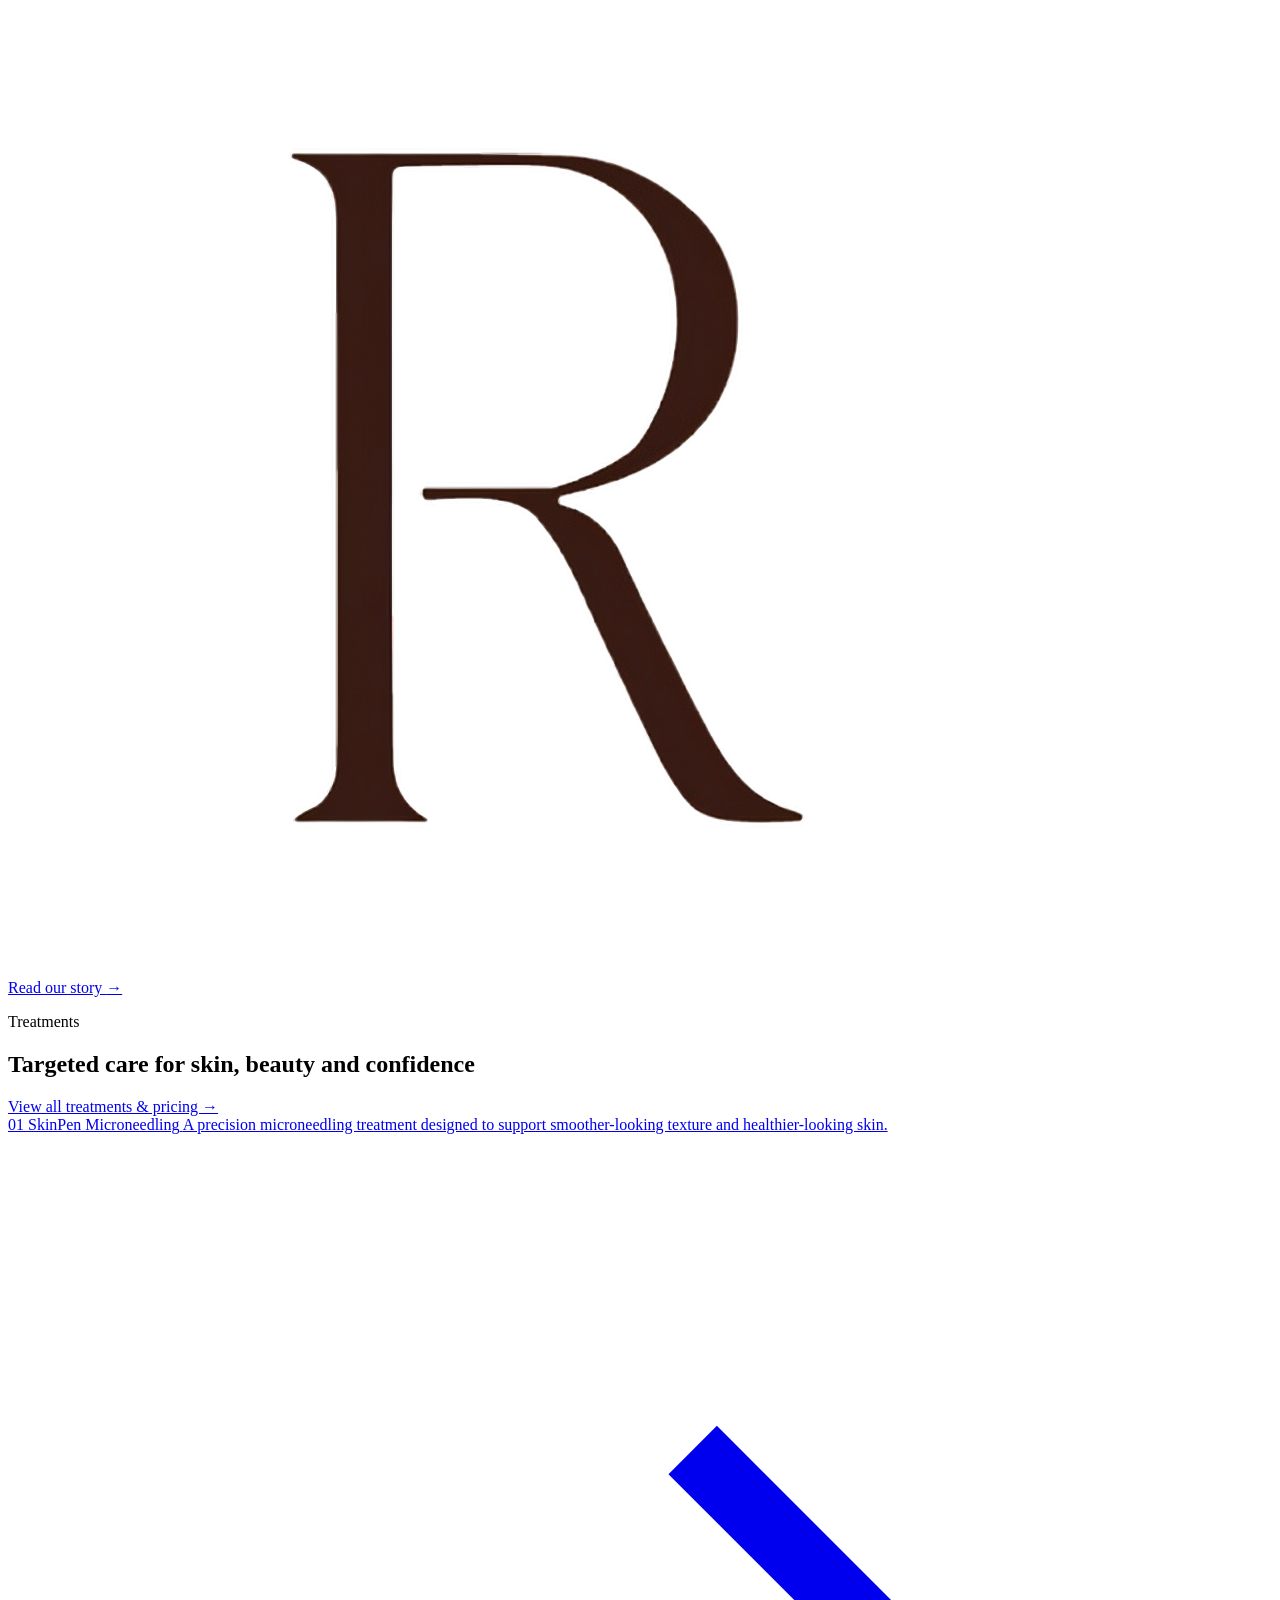
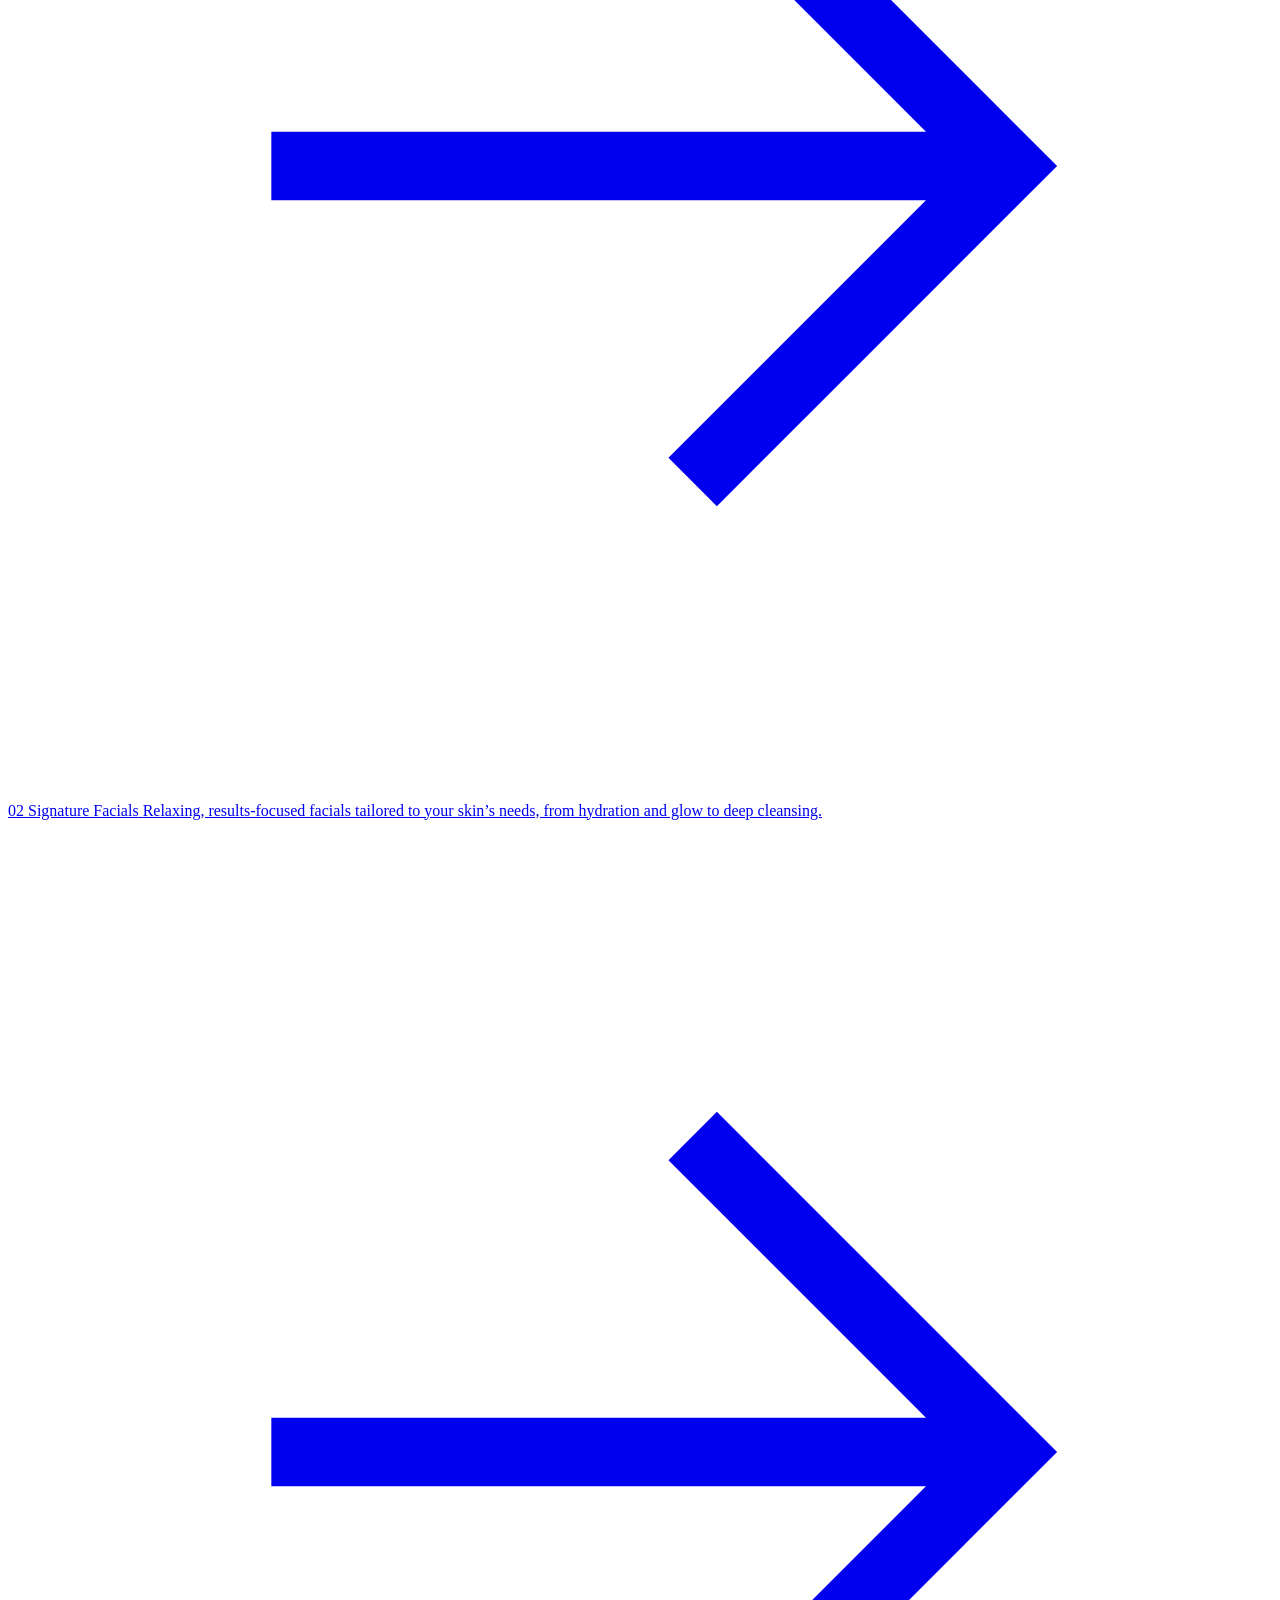
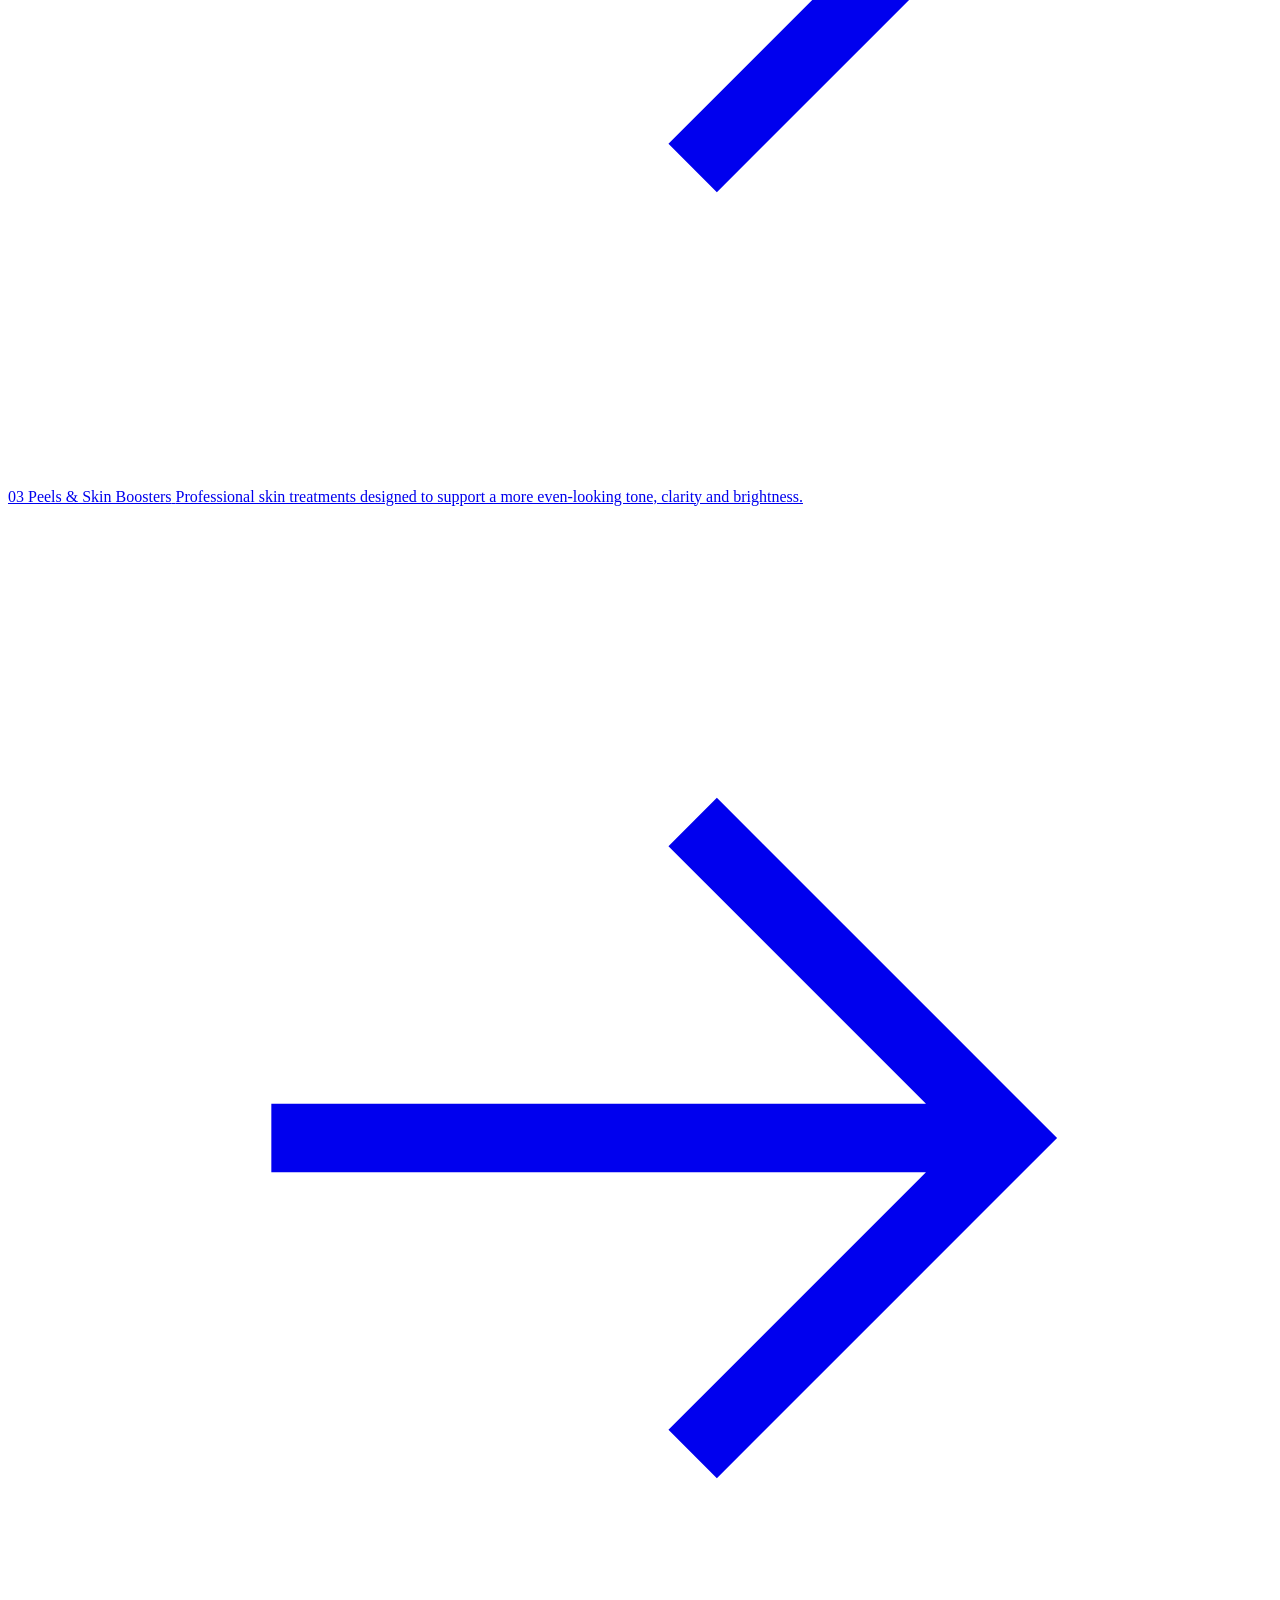
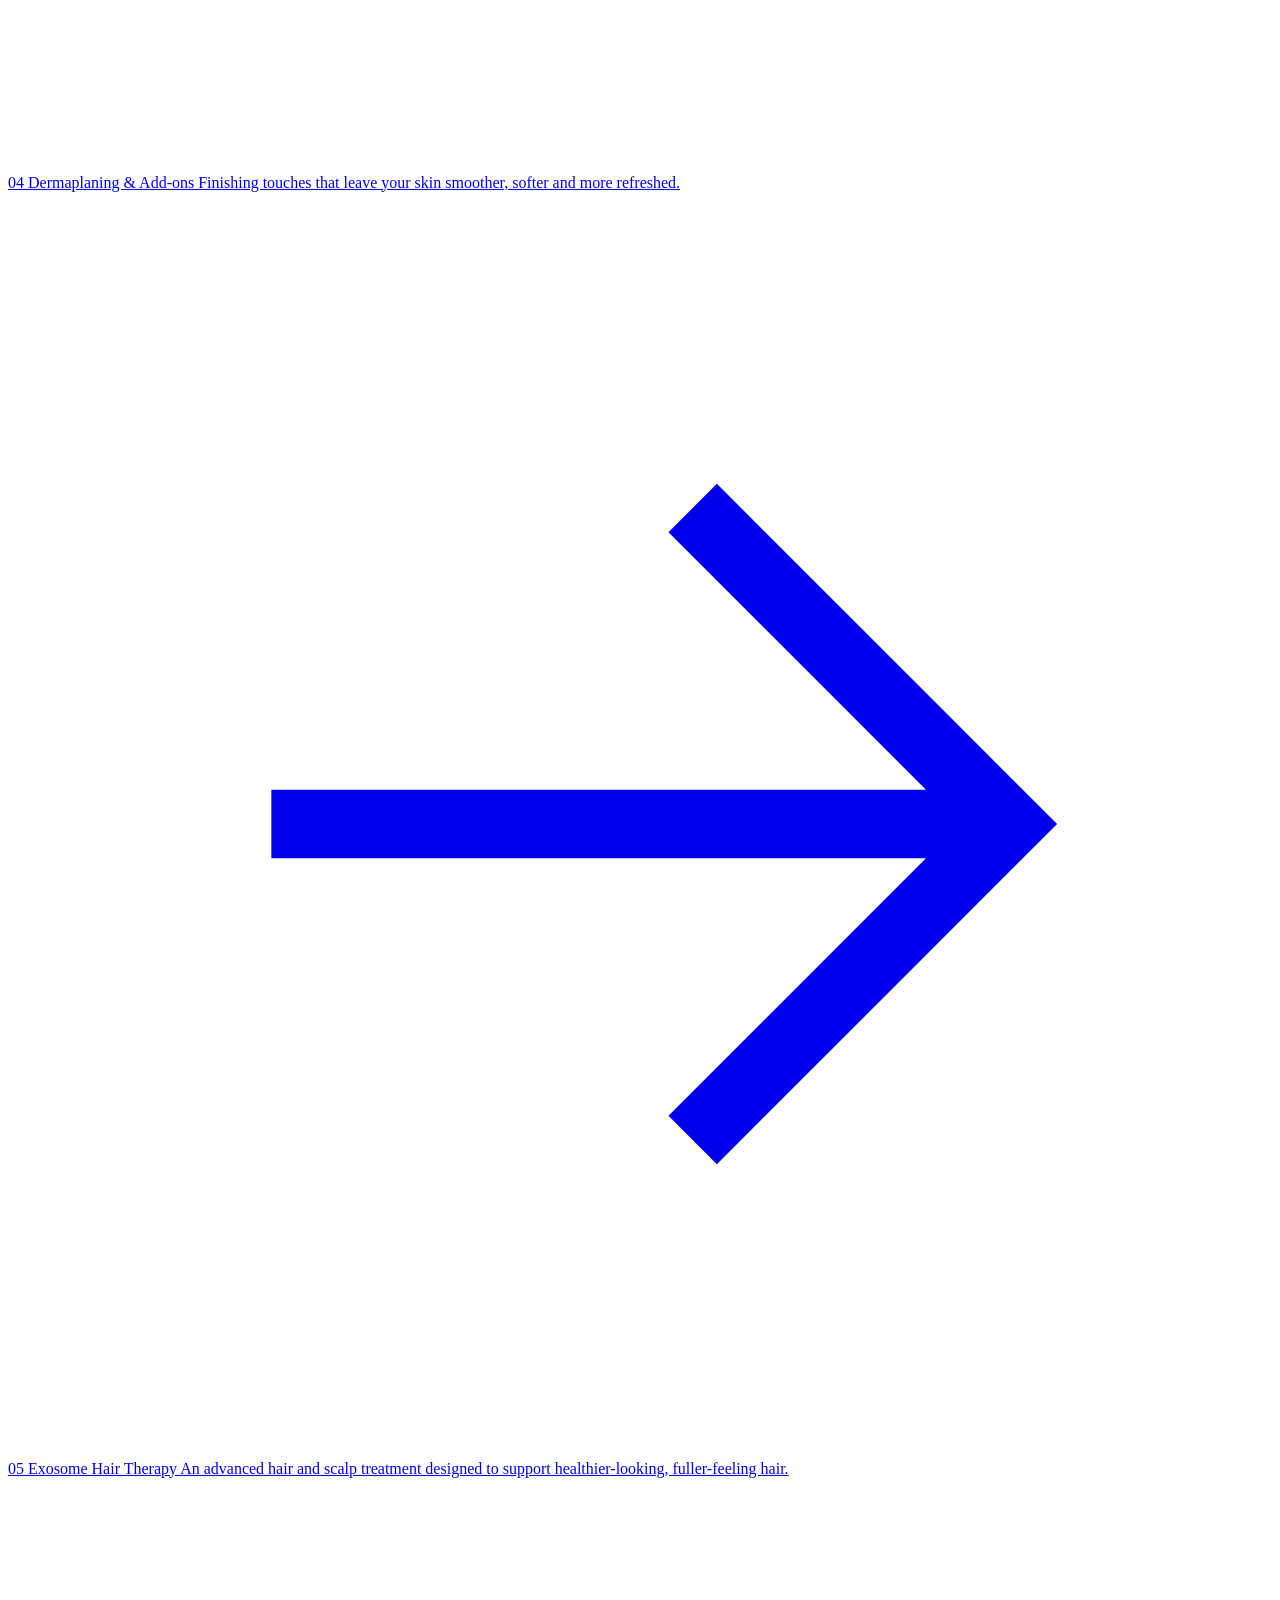
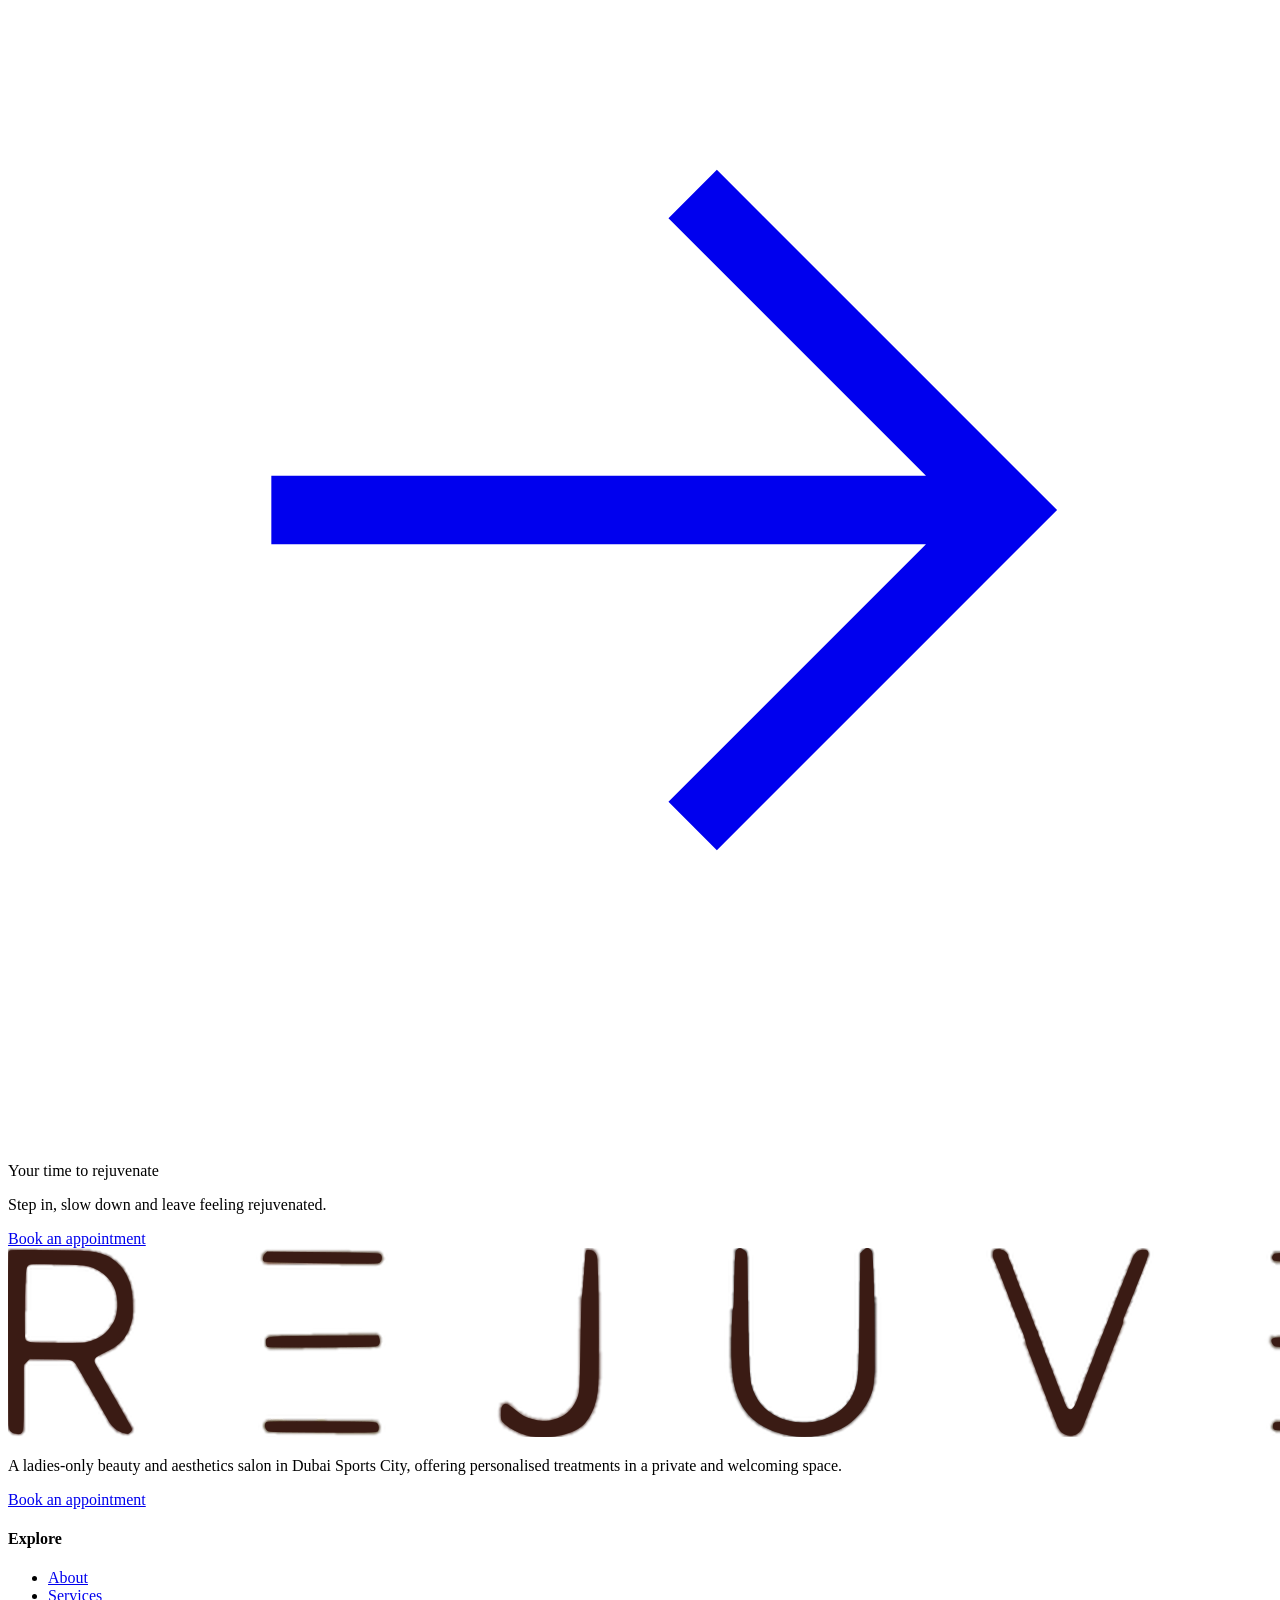
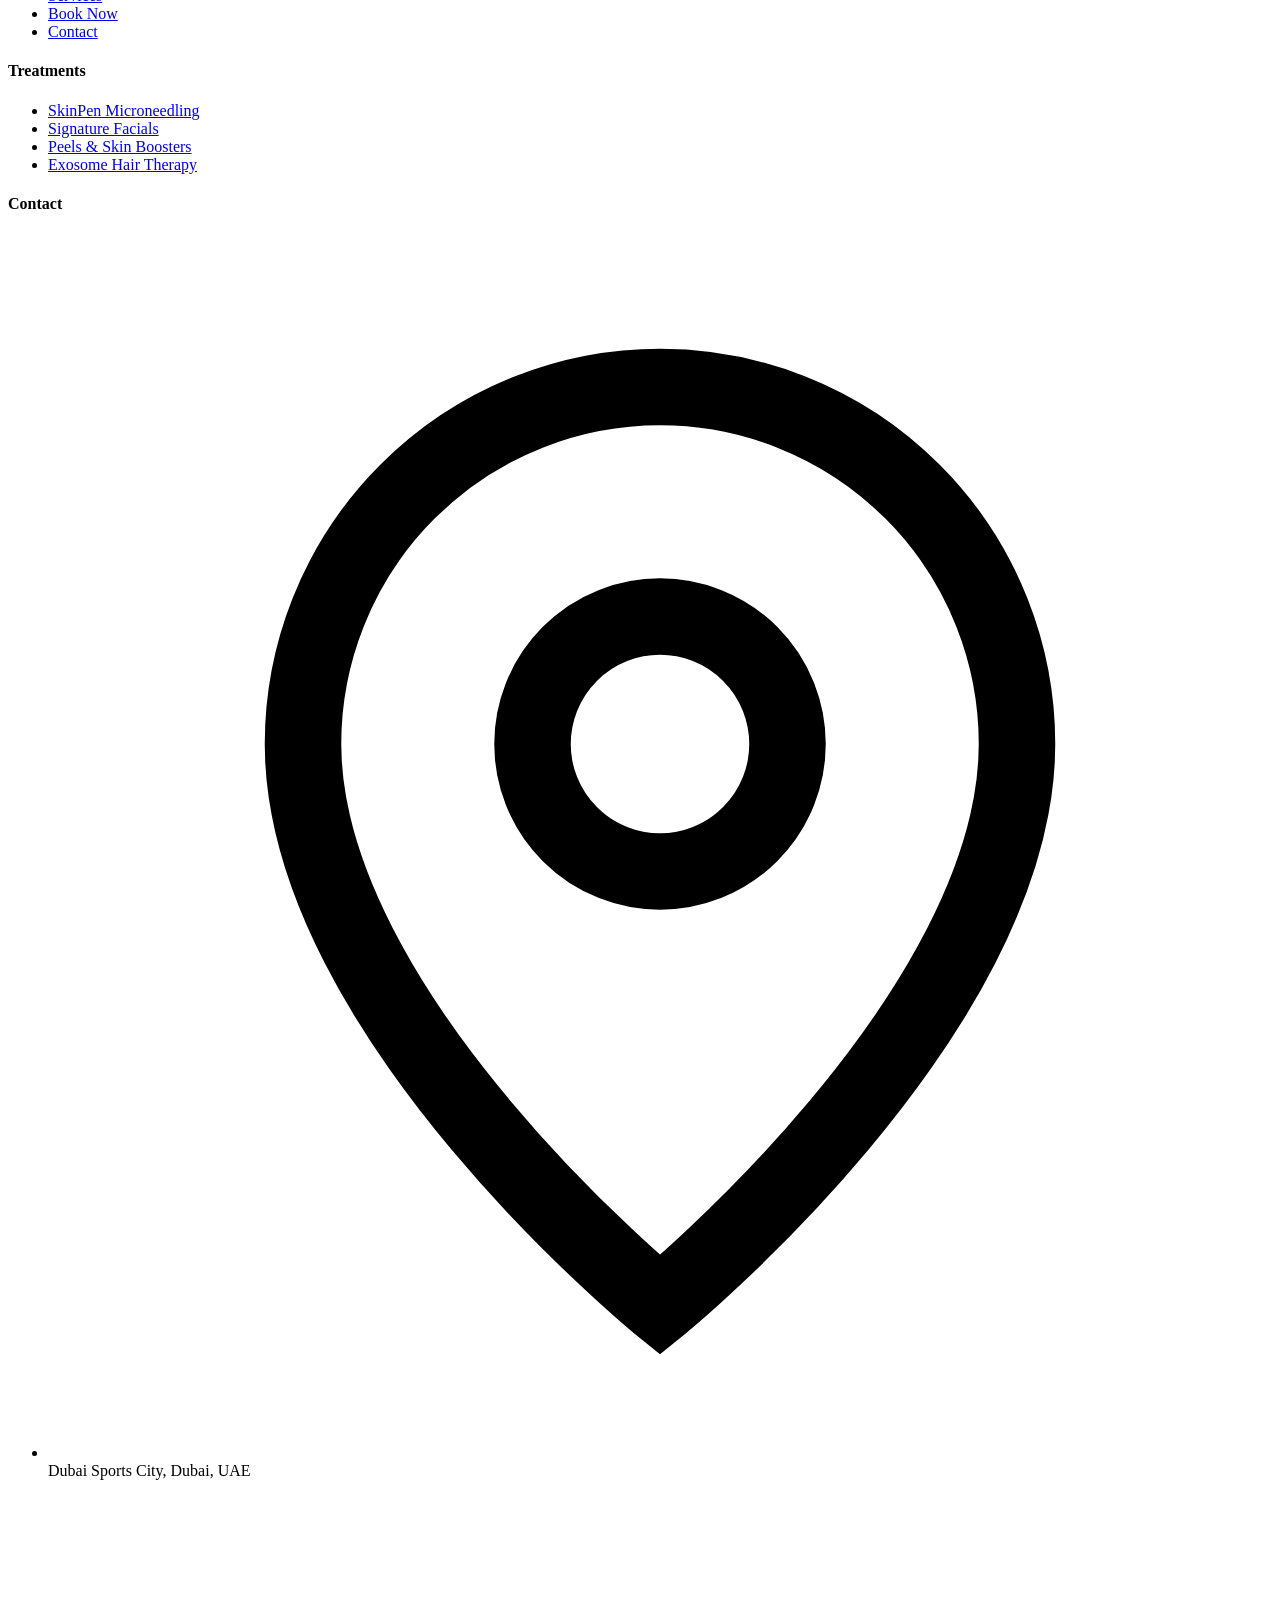
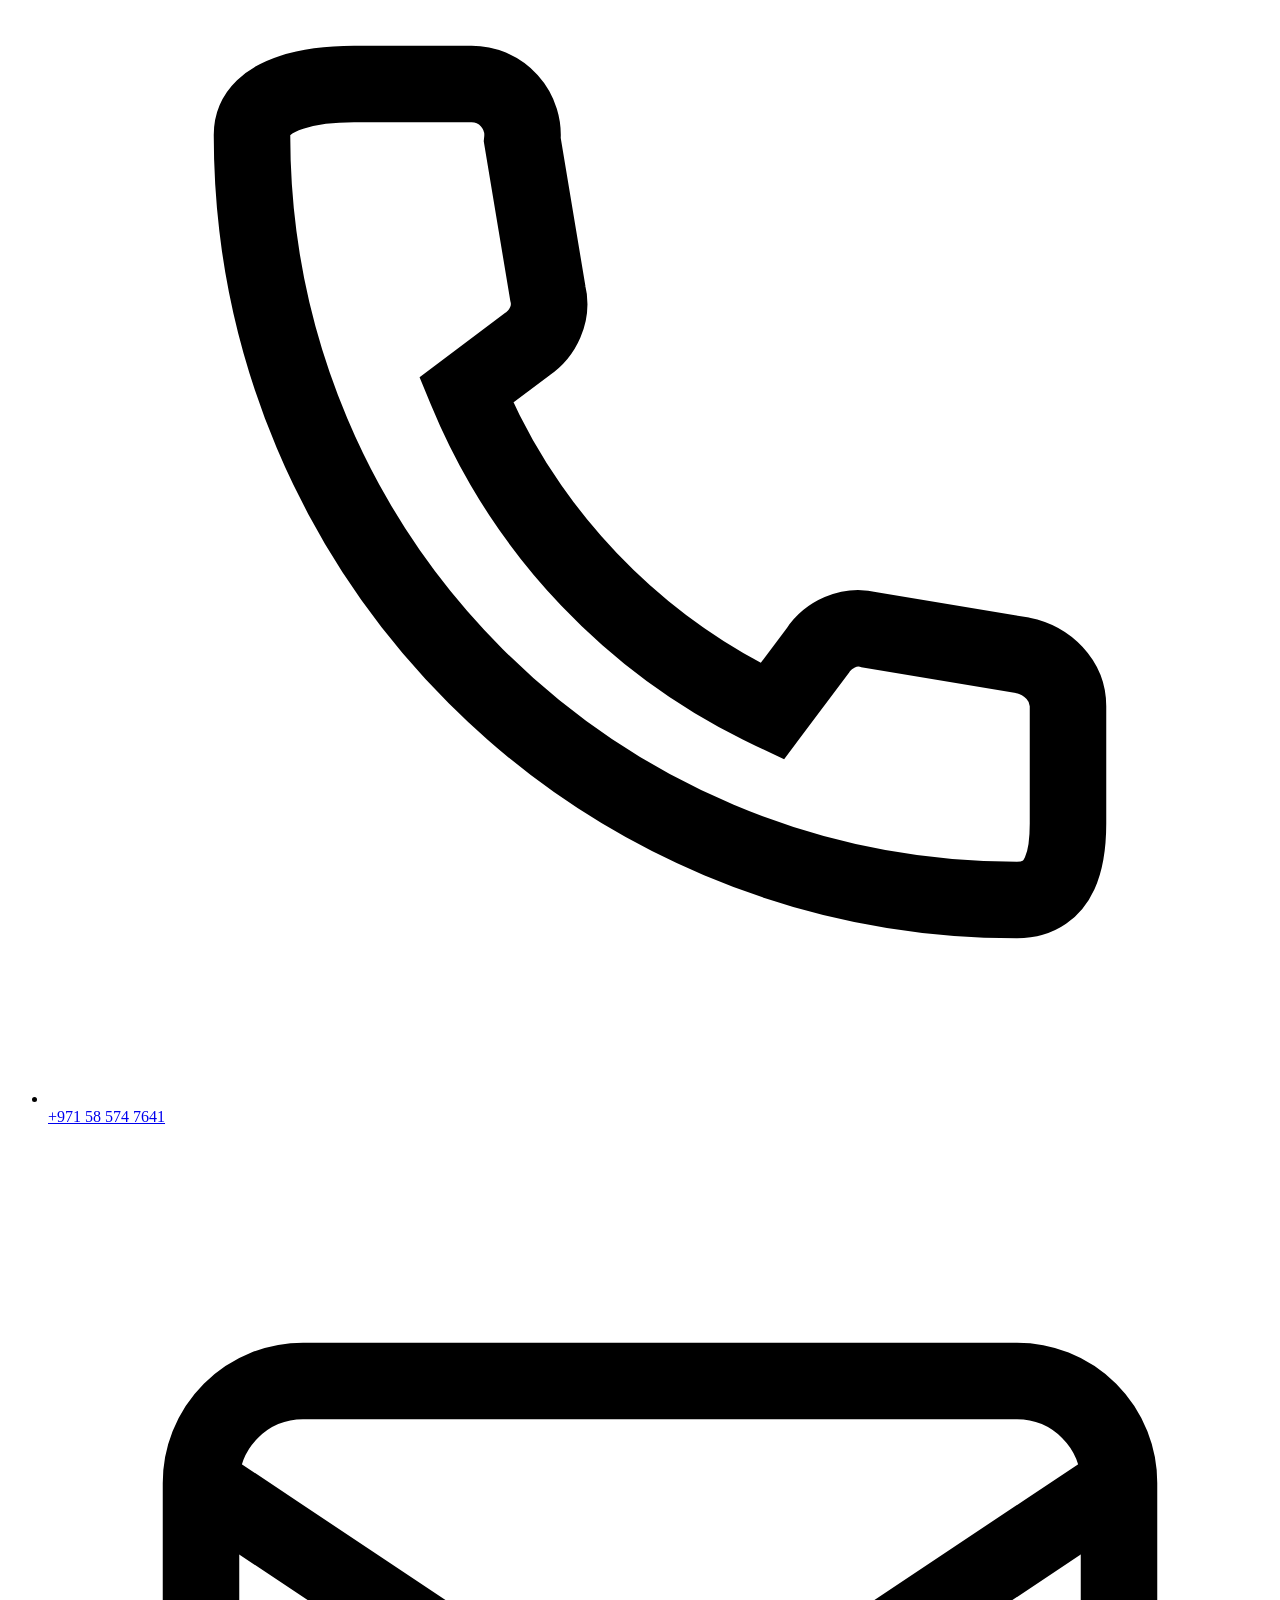
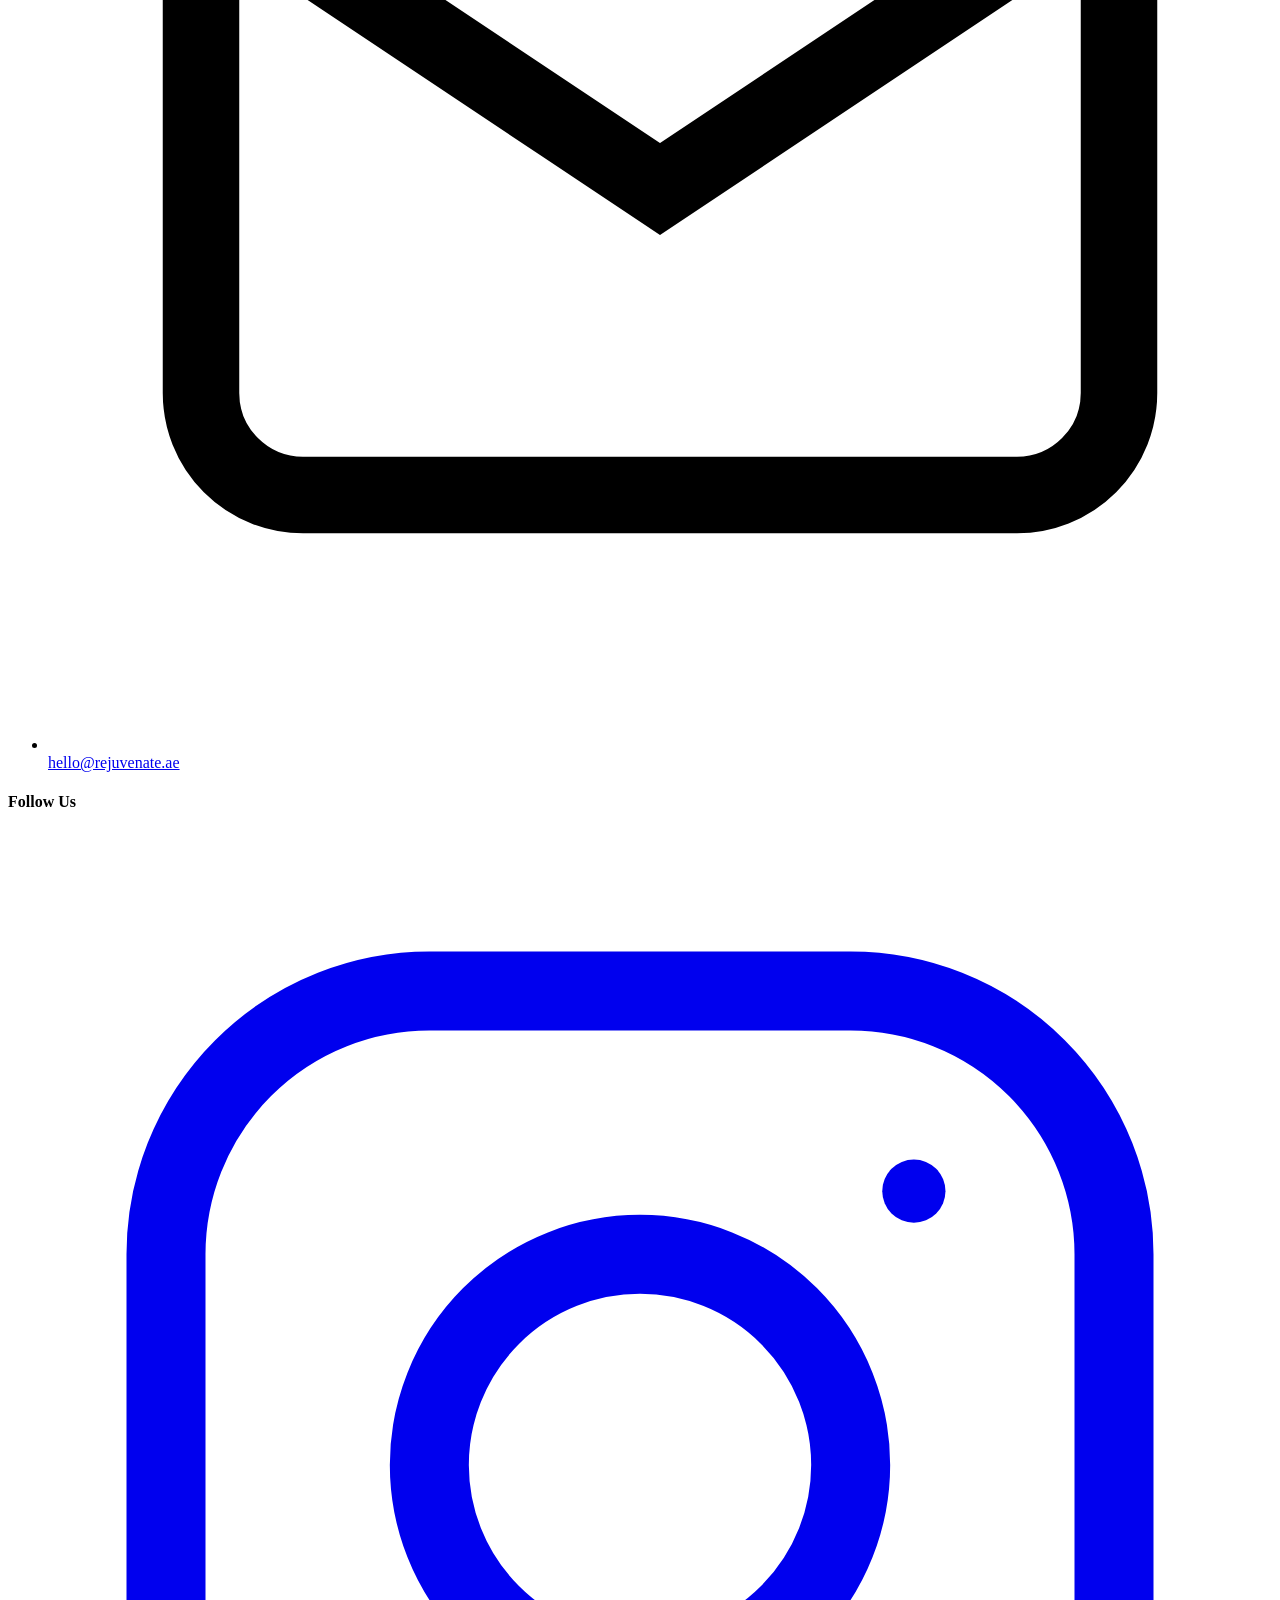
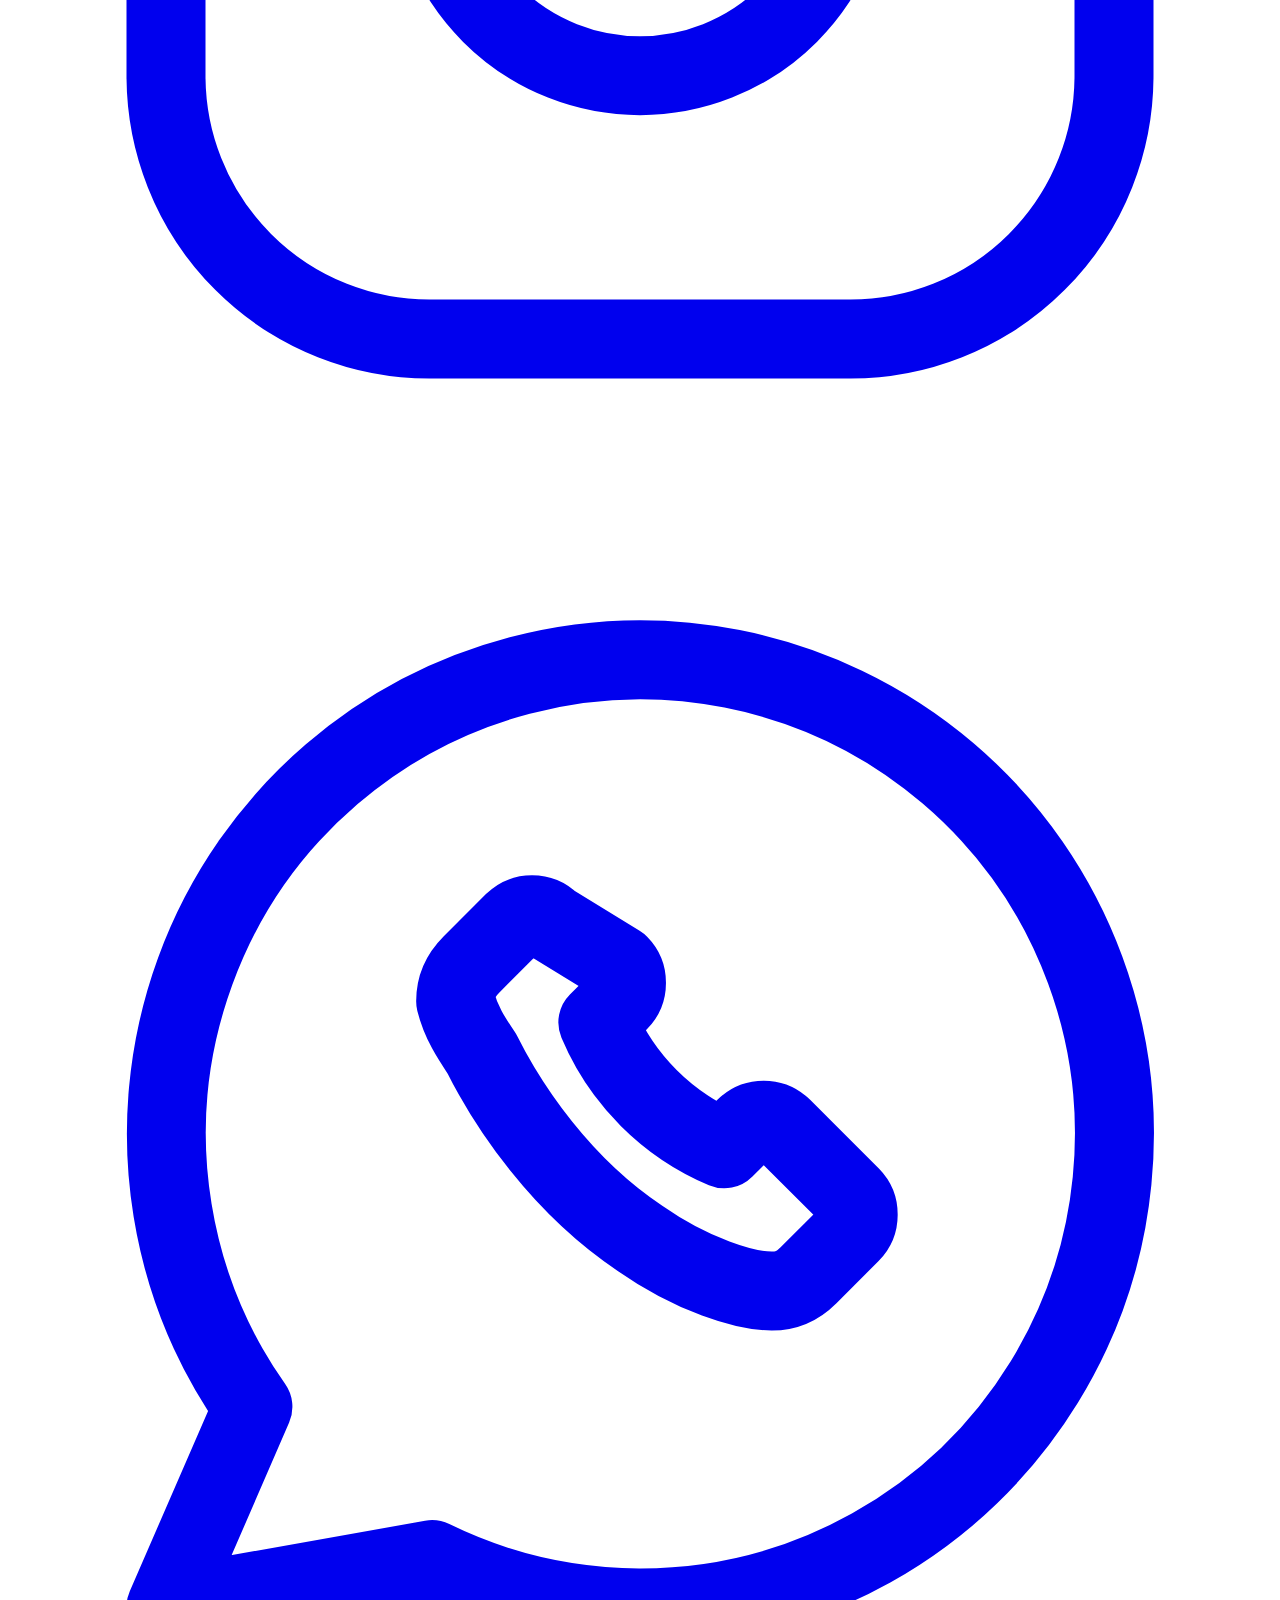
==== commit 0a5f5279: "Soften treatment claims on home page Drop 'collagen renewal' and 'help improve' wording in favour of" ====
--- a/index.html
+++ b/index.html
@@ -1,474 +1,268 @@
 <!DOCTYPE html>
+<!--
+  ============================================================
+  Website designed & developed by BuildYourWeb
+  https://buildyourweb.ae
+  Crafted for Rejuvenate - Ladies Beauty & Aesthetics, Dubai Sports City.
+  (c) BuildYourWeb. All rights reserved.
+  ============================================================
+-->
 <html lang="en">
-<head>
-<meta charset="UTF-8">
-<meta name="viewport" content="width=device-width, initial-scale=1.0, viewport-fit=cover">
-<title>Rejuvenate | Join the Opening List</title>
-<meta name="description" content="Rejuvenate is a new skin clinic opening in Dubai on 2 November. Join the opening list for AED 100 off your first treatment and a complimentary skin consultation.">
-<meta name="theme-color" content="#ffffff">
-<link rel="canonical" href="https://rejuvenate.buildyourweb.ae/">
-
-<link rel="icon" type="image/png" sizes="32x32" href="assets/favicon-32.png">
-<link rel="icon" type="image/png" sizes="512x512" href="assets/favicon.png">
-<link rel="apple-touch-icon" sizes="180x180" href="assets/apple-touch-icon.png">
-
-<!-- Open Graph -->
-<meta property="og:type" content="website">
-<meta property="og:url" content="https://rejuvenate.buildyourweb.ae/">
-<meta property="og:title" content="Rejuvenate | Join the Opening List">
-<meta property="og:description" content="A new skin clinic opening in Dubai on 2 November. Join the opening list for AED 100 off your first treatment.">
-<meta property="og:image" content="https://rejuvenate.buildyourweb.ae/assets/logo/rejuvenate_full_logo.png">
-<meta property="og:image:secure_url" content="https://rejuvenate.buildyourweb.ae/assets/logo/rejuvenate_full_logo.png">
-<meta property="og:image:type" content="image/png">
-<meta property="og:image:alt" content="Rejuvenate Skin Clinic, Dubai">
-<meta property="og:site_name" content="Rejuvenate">
-<meta property="og:locale" content="en_US">
-
-<!-- Twitter Card -->
-<meta name="twitter:card" content="summary_large_image">
-<meta name="twitter:url" content="https://rejuvenate.buildyourweb.ae/">
-<meta name="twitter:title" content="Rejuvenate | Join the Opening List">
-<meta name="twitter:description" content="A new skin clinic opening in Dubai on 2 November. Join the opening list for AED 100 off your first treatment.">
-<meta name="twitter:image" content="https://rejuvenate.buildyourweb.ae/assets/logo/rejuvenate_full_logo.png">
-<meta name="twitter:image:alt" content="Rejuvenate Skin Clinic, Dubai">
-
-<meta name="author" content="Rejuvenate">
-<meta name="keywords" content="Rejuvenate, skin clinic, Dubai, Sports City, opening">
-
-<link rel="preload" as="image" href="assets/hero.jpg">
-<link rel="preload" as="font" type="font/woff2" href="assets/fonts/cormorant-garamond-500.woff2" crossorigin>
-<link rel="preconnect" href="https://fonts.googleapis.com">
-<link rel="preconnect" href="https://fonts.gstatic.com" crossorigin>
-<link rel="stylesheet" href="https://fonts.googleapis.com/css2?family=Jost:wght@300;400;500&family=Montserrat:wght@400;500;600&display=swap">
-<style>
-@font-face{font-family:"Cormorant Garamond";src:url(assets/fonts/cormorant-garamond-500.woff2) format("woff2");font-weight:500;font-style:normal;font-display:swap}
-/* Layout: white ink-poster hero (mirrors the brand's grid), burgundy sign-up panel, porcelain benefits band, charcoal footer */
-:root{
-  --oxblood:#371010;      /* logo ground */
-  --oxblood-2:#4a1a19;
-  --ink:#9e1414;          /* red ink accent */
-  --porcelain:#f6efea;    /* warm cream from the clinic interior */
-  --paper:#fefefe;        /* ink-photo white */
-  --taupe:#8a7470;        /* muted text on light */
-  --blush:#e9d9d3;        /* hairlines, muted text on dark */
-  --serif:"Cormorant Garamond","Times New Roman",serif;
-  --sans:"Jost","Avenir Next","Helvetica Neue",Arial,sans-serif;
-  color-scheme:light;
-}
-*{box-sizing:border-box;font-variant-numeric:lining-nums}
-[hidden]{display:none!important}
-img{max-width:100%}
-html{-webkit-text-size-adjust:100%;scroll-behavior:smooth;overscroll-behavior:none;scrollbar-width:none;background-color:#252420}
-/* Hide the native side scrollbar (as on the main site); the scroll-progress bar shows position instead */
-html::-webkit-scrollbar{width:0;height:0}
-@media (prefers-reduced-motion:reduce){html{scroll-behavior:auto}}
-/* Scroll-progress bar: same look as the main site's, pinned to the top edge since there is no navbar */
-.scroll-progress{position:fixed;top:0;left:0;right:0;z-index:50;height:3px;background:rgba(58,27,20,.10);overflow:hidden;pointer-events:none}
-.scroll-progress i{display:block;height:100%;width:100%;background:#3A1B14;transform:scaleX(0);transform-origin:left center;will-change:transform}
-body{margin:0;background:var(--paper);color:var(--oxblood);font-family:var(--sans);font-weight:300;font-size:16px;line-height:1.6;-webkit-font-smoothing:antialiased}
-.wrap{max-width:1180px;margin:0 auto;padding-inline:clamp(16px,4vw,48px)}
-.eyebrow{font-family:var(--sans);font-weight:400;font-size:.72rem;letter-spacing:.32em;text-transform:uppercase}
-
-/* HERO */
-.hero{position:relative;overflow:hidden;background:var(--paper)}
-.hero-grid{display:grid;grid-template-columns:minmax(0,1.05fr) minmax(0,.95fr);gap:clamp(24px,4vw,64px);align-items:stretch;padding-block:clamp(28px,4vw,48px) 0}
-.hero-copy{display:flex;flex-direction:column;gap:28px;padding-bottom:clamp(32px,5vw,72px);min-width:0}
-.logo{width:clamp(170px,22vw,240px);height:auto;display:block}
-.hero h1{font-family:var(--serif);font-weight:500;font-size:clamp(2.9rem,6.6vw,5.4rem);line-height:.98;letter-spacing:-.005em;margin:0;text-wrap:balance}
-.hero h1 em{font-style:normal;color:var(--ink)}
-.hero .eyebrow{margin:0;color:var(--ink)}
-.lede{font-size:1.08rem;max-width:30em;margin:0;color:var(--oxblood)}
-.dates{display:flex;flex-wrap:wrap;gap:12px 36px;margin:0;padding:0;list-style:none}
-.dates li{display:flex;flex-direction:column;gap:2px;padding-left:14px;border-left:1px solid var(--ink)}
-.dates .d{font-family:var(--serif);font-weight:500;font-size:1.7rem;line-height:1.1}
-.dates .l{font-size:.72rem;letter-spacing:.24em;text-transform:uppercase;color:var(--taupe)}
-.hero-art{position:relative;min-height:520px;min-width:0}
-.hero-art img{position:absolute;inset:0;width:100%;height:100%;object-fit:cover;object-position:62% 20%;mix-blend-mode:multiply;filter:contrast(1.06) brightness(1.03)}
-
-/* FORM PANEL */
-.join{background:var(--oxblood);color:var(--porcelain);border-radius:2px;padding:clamp(24px,3.4vw,40px);display:flex;flex-direction:column;gap:22px;box-shadow:0 30px 60px -30px rgba(55,16,16,.55)}
-.form-view{display:grid;gap:22px}
-.join-head{display:grid;gap:10px}
-.join h2{font-family:var(--serif);font-weight:500;font-size:clamp(1.9rem,2.9vw,2.35rem);line-height:1.1;margin:0}
-.join .gift{margin:0;color:var(--blush);font-size:.98rem}
-.join .gift strong{color:var(--porcelain);font-weight:400}
-form{display:grid;gap:16px;margin:0 0 1em}
-.field{display:grid;gap:6px}
-.name-row{display:grid;grid-template-columns:1fr 1fr;gap:16px}
-@media (max-width:480px){.name-row{grid-template-columns:1fr}}
-.field label{font-size:.7rem;letter-spacing:.24em;text-transform:uppercase;color:var(--blush)}
-.field input{width:100%;font:inherit;font-weight:300;font-size:1rem;color:var(--porcelain);background:transparent;border:0;border-bottom:1px solid rgba(233,217,211,.45);padding:8px 0 10px;border-radius:0;outline:none;transition:border-color .2s}
-.field input::placeholder{color:rgba(233,217,211,.45)}
-.field input:focus{border-bottom-color:var(--porcelain)}
-.field input[aria-invalid="true"]{border-bottom-color:#ff9c8f}
-.err{font-size:.8rem;color:#ffb3a8}
-.consent{display:flex;gap:12px;align-items:flex-start;font-size:.84rem;color:var(--blush);line-height:1.45}
-.consent input{appearance:none;-webkit-appearance:none;flex:none;width:18px;height:18px;margin-top:2px;border:1px solid var(--blush);border-radius:1px;background:transparent;display:grid;place-content:center;cursor:pointer}
-.consent input::after{content:"";width:9px;height:9px;background:var(--porcelain);transform:scale(0);transition:transform .15s}
-.consent input:checked::after{transform:scale(1)}
-button{font:inherit;font-weight:400;font-size:.78rem;letter-spacing:.32em;text-transform:uppercase;color:var(--oxblood);background:var(--porcelain);border:0;border-radius:1px;padding:18px 24px;cursor:pointer;transition:background .2s,color .2s}
-button:hover{background:#fff}
-button:disabled{opacity:.6;cursor:progress}
-:focus-visible{outline:2px solid var(--ink);outline-offset:3px}
-.join :focus-visible{outline-color:var(--porcelain)}
-.form-note{font-size:.78rem;color:var(--blush);opacity:.8;margin:0}
-.form-error{margin:0;font-size:.88rem;color:#ffb3a8}
-.thanks{display:flex;flex-direction:column;gap:14px}
-.thanks h2{font-size:clamp(1.9rem,3vw,2.4rem)}
-.thanks p{margin:0;color:var(--blush)}
-.thanks .seal{font-family:var(--serif);font-weight:500;font-size:3.2rem;line-height:1;color:var(--porcelain)}
-
-/* BENEFITS */
-.perks{background:var(--porcelain);padding-block:clamp(56px,8vw,104px)}
-.perks-head{display:flex;flex-wrap:wrap;justify-content:space-between;align-items:end;gap:16px;margin-bottom:clamp(32px,5vw,56px)}
-.perks h2{font-family:var(--serif);font-weight:500;font-size:clamp(2.2rem,4.4vw,3.4rem);line-height:1.05;margin:0;max-width:13em;text-wrap:balance}
-.perks-head p{margin:0;color:var(--taupe);max-width:24em}
-.perk-list{display:grid;grid-template-columns:repeat(3,minmax(0,1fr));gap:0;margin:0;padding:0;list-style:none;border-top:1px solid rgba(55,16,16,.18)}
-.perk{padding:28px clamp(16px,2.4vw,32px) 8px 0;display:flex;flex-direction:column;gap:12px;min-width:0}
-.perk + .perk{padding-left:clamp(16px,2.4vw,32px);border-left:1px solid rgba(55,16,16,.18)}
-.perk .big{font-family:var(--serif);font-weight:500;font-size:clamp(2.7rem,4.4vw,3.8rem);line-height:1;color:var(--ink)}
-.perk .big small{font-family:var(--sans);font-size:.8rem;letter-spacing:.24em;vertical-align:.9em;margin-right:6px;color:var(--oxblood)}
-.perk h3{margin:0;font-family:var(--sans);font-weight:400;font-size:.78rem;letter-spacing:.24em;text-transform:uppercase}
-.perk p{margin:0;color:var(--oxblood);max-width:24em}
-
-
-/* FOOTER: mirrors the main site's .site-footer (main branch, site.css) */
-.site-footer{--charcoal:#252420;--cream:#E3D7C9;--ftaupe:#AD9D8E;--gold:#BE955A;--sage:#858779;--fbody:"Montserrat",Arial,sans-serif;background:var(--charcoal);color:var(--ftaupe);font-family:var(--fbody);font-weight:400;line-height:1.6;padding-block:clamp(2.25rem,4vw,3rem) 1.2rem;padding-bottom:calc(1.2rem + env(safe-area-inset-bottom,0px))}
-.site-footer ul{list-style:none;margin:0;padding:0}
-.site-footer p{margin:0}
-.footer__top{display:grid;grid-template-columns:1.7fr 1.1fr 1.35fr auto;gap:clamp(1.5rem,3.5vw,2.5rem);padding-bottom:1.5rem;border-bottom:1px solid rgba(190,149,90,.18)}
-.footer__brand img{display:block;height:1.5rem;width:auto;filter:brightness(0) invert(1) sepia(.3) saturate(1.3) hue-rotate(-6deg);opacity:.9;margin-bottom:.75rem}
-.footer__brand p{font-size:.88rem;max-width:32ch;margin-bottom:1rem}
-.footer__cta{display:inline-flex;align-items:center;padding:.62rem 1.5rem;font-size:.68rem;font-weight:500;letter-spacing:.16em;text-transform:uppercase;text-decoration:none;color:var(--cream);border:1px solid rgba(190,149,90,.55);border-radius:999px;transition:background-color .25s,border-color .25s,color .25s}
-.footer__cta:hover{background:var(--gold);border-color:var(--gold);color:#2c1a0d}
-.footer__col h4{margin:0 0 .85rem;font-size:.72rem;font-weight:600;letter-spacing:.16em;text-transform:uppercase;color:var(--gold)}
-.footer__col ul{display:grid;gap:.55rem;font-size:.9rem}
-.footer__col a{text-decoration:none;color:var(--ftaupe);font-size:.9rem;transition:color .2s}
-.footer__col a:hover{color:var(--cream)}
-.footer__col ul.footer__contact{gap:.7rem}
-.footer__contact li{display:flex;align-items:flex-start;gap:.65rem;font-size:.9rem}
-.footer__contact .fi{color:var(--gold);flex-shrink:0;line-height:0;margin-top:.15rem}
-.footer__contact .fi svg{width:1rem;height:1rem;display:block}
-.footer__socials{display:flex;gap:.6rem}
-.footer__socials a{width:2.4rem;height:2.4rem;display:grid;place-items:center;border-radius:50%;background:rgba(190,149,90,.14);color:var(--gold);transition:background-color .25s,color .25s,transform .25s}
-.footer__socials a:hover{background:var(--gold);color:#2c1a0d;transform:translateY(-2px)}
-.footer__socials svg{width:1.15rem;height:1.15rem}
-.footer__bottom .fine{max-width:52em;margin:0 auto .75rem;font-size:.7rem;line-height:1.6;letter-spacing:0}
-.footer__bottom{padding-top:1rem;text-align:center;font-size:.75rem;letter-spacing:.05em;color:var(--sage)}
-@media (max-width:900px){.footer__top{grid-template-columns:1fr 1fr 1fr}.footer__brand{grid-column:1/-1}}
-@media (max-width:560px){.footer__top{grid-template-columns:1fr 1fr}}
-
-/* load-in: visible at rest, gentle rise */
-@media (prefers-reduced-motion:no-preference){
-  .rise{animation:rise .9s cubic-bezier(.2,.7,.2,1) both}
-  .rise.d2{animation-delay:.12s}.rise.d3{animation-delay:.24s}.rise.d4{animation-delay:.36s}
-  .hero-art img{animation:drift 1.6s cubic-bezier(.2,.7,.2,1) both}
-  @keyframes rise{from{transform:translateY(14px);opacity:.01}to{transform:none;opacity:1}}
-  @keyframes drift{from{transform:scale(1.04);opacity:.4}to{transform:none;opacity:1}}
-}
-
-@media (max-width:860px){
-  .hero-grid{display:flex;flex-direction:column;gap:0;padding-top:0}
-  .hero-copy{gap:22px;padding-bottom:28px}
-  .hero-art{order:-1;min-height:0;height:min(92vw,420px);margin-inline:calc(-1 * clamp(16px,4vw,48px));margin-bottom:8px}
-  .hero-art img{object-position:50% 40%;-webkit-mask-image:linear-gradient(to bottom,transparent 0,#000 12%,#000 62%,transparent 100%);mask-image:linear-gradient(to bottom,transparent 0,#000 12%,#000 62%,transparent 100%)}
-  .perk{padding:20px 10px 4px 0;gap:8px}
-  .perk + .perk{padding-left:10px}
-  .perk .big{font-size:clamp(1.6rem,7vw,2.7rem)}
-  .perk .big small{font-size:.55rem;letter-spacing:.14em;margin-right:3px}
-  .perk h3{font-size:.62rem;letter-spacing:.12em;line-height:1.4}
-  .perk p{font-size:.8rem;line-height:1.5}
-}
-</style>
-</head>
-<body>
-
-<header class="hero">
-  <div class="wrap hero-grid">
-    <div class="hero-copy">
-      <img class="logo rise" src="assets/logo/rejuvenate_wordmark_dark.png" alt="Rejuvenate">
-      <p class="eyebrow rise d2">Skin Clinic &middot; Dubai &middot; Opening soon</p>
-      <h1 class="rise d2">Your skin, <em>revived.</em></h1>
-      <p class="lede rise d3">Rejuvenate is a new skin clinic opening in Dubai this November. Join the opening list and your first visit starts with a gift.</p>
-      <ul class="dates rise d3" aria-label="Key dates">
-        <li><span class="d">29 October</span><span class="l">Launch evening</span></li>
-        <li><span class="d">2 November</span><span class="l">Doors open</span></li>
-      </ul>
-
-      <section class="join rise d4" id="join" aria-labelledby="join-title">
-        <div class="form-view" id="formView">
-          <div class="join-head">
-            <h2 id="join-title">Join the opening list</h2>
-            <p class="gift"><strong>AED 100 off your first treatment</strong> and a complimentary skin consultation, first access to our opening offers, and a chance to join us at the launch evening.</p>
-          </div>
-          <form id="signup" novalidate>
-            <div class="name-row">
-              <div class="field">
-                <label for="firstName">First name</label>
-                <input id="firstName" name="firstName" type="text" autocomplete="given-name" placeholder="First name" required>
-                <div class="err" id="firstName-err" role="alert"></div>
-              </div>
-              <div class="field">
-                <label for="lastName">Last name</label>
-                <input id="lastName" name="lastName" type="text" autocomplete="family-name" placeholder="Last name" required>
-                <div class="err" id="lastName-err" role="alert"></div>
-              </div>
+  <head>
+    <meta charset="UTF-8" />
+    <meta name="viewport" content="width=device-width, initial-scale=1.0, viewport-fit=cover" />
+    <meta
+      name="description"
+      content="Rejuvenate is a ladies-only beauty and aesthetics salon in Dubai Sports City, offering personalised facials, advanced skin treatments, microneedling, peels, boosters, hair therapy and beauty care in a private, welcoming space."
+    />
+    <meta
+      name="keywords"
+      content="ladies salon Sports City Dubai, women's beauty salon Dubai, aesthetics clinic Dubai, ladies-only spa Dubai, facial treatment Dubai, skincare clinic Dubai Sports City, microneedling Dubai, signature facials Dubai, peels and skin boosters Dubai, exosome hair therapy Dubai, dermaplaning Dubai, book beauty appointment Dubai, private beauty salon Dubai Sports City"
+    />
+    <title>Rejuvenate | Ladies Beauty &amp; Aesthetics — Dubai Sports City</title>
+    <link rel="canonical" href="https://rejuvenate.buildyourweb.ae/" />
+
+    <link rel="icon" type="image/png" sizes="32x32" href="/assets/favicon-32.png" />
+    <link rel="icon" type="image/png" sizes="512x512" href="/assets/favicon.png" />
+    <link rel="apple-touch-icon" sizes="180x180" href="/assets/apple-touch-icon.png" />
+
+    <meta property="og:type" content="website" />
+    <meta property="og:url" content="https://rejuvenate.buildyourweb.ae/" />
+    <meta property="og:title" content="Rejuvenate | Ladies Beauty &amp; Aesthetics — Dubai Sports City" />
+    <meta property="og:description" content="A ladies-only beauty and aesthetics salon in Dubai Sports City, offering personalised skin, facial and hair treatments in a calm, private setting." />
+    <meta property="og:image" content="https://rejuvenate.buildyourweb.ae/assets/og-image.jpg" />
+    <meta property="og:site_name" content="Rejuvenate" />
+    <meta property="og:locale" content="en_US" />
+    <meta name="twitter:card" content="summary_large_image" />
+    <meta name="twitter:title" content="Rejuvenate | Ladies Beauty &amp; Aesthetics — Dubai Sports City" />
+    <meta name="twitter:description" content="A ladies-only beauty and aesthetics salon in Dubai Sports City, offering personalised skin, facial and hair treatments in a calm, private setting." />
+    <meta name="twitter:image" content="https://rejuvenate.buildyourweb.ae/assets/og-image.jpg" />
+
+    <link rel="preload" as="image" href="/assets/landing_background2.jpg" />
+    <link rel="preconnect" href="https://fonts.googleapis.com" />
+    <link rel="preconnect" href="https://fonts.gstatic.com" crossorigin />
+    <link
+      href="https://fonts.googleapis.com/css2?family=Cormorant+Garamond:ital,wght@0,400;0,500;1,400;1,500&family=Montserrat:wght@300;400;500;600&display=swap"
+      rel="stylesheet"
+    />
+    <link rel="stylesheet" href="/site.css?v=10" />
+
+    <!-- SEO note: this site is on a temporary buildyourweb.ae subdomain. When it moves to its own domain, update canonical/OG/JSON-LD URLs, sitemap.xml, and the robots.txt Sitemap line to match. -->
+    <script type="application/ld+json">
+      {
+        "@context": "https://schema.org",
+        "@type": "BeautySalon",
+        "name": "Rejuvenate",
+        "description": "A ladies-only beauty and aesthetics salon in Dubai Sports City, offering personalised skin, facial and hair treatments in a calm, private setting.",
+        "url": "https://rejuvenate.buildyourweb.ae/",
+        "telephone": "+971585747641",
+        "email": "hello@rejuvenate.ae",
+        "image": "https://rejuvenate.buildyourweb.ae/assets/og-image.jpg",
+        "address": {
+          "@type": "PostalAddress",
+          "addressLocality": "Dubai Sports City",
+          "addressRegion": "Dubai",
+          "addressCountry": "AE"
+        },
+        "areaServed": {
+          "@type": "City",
+          "name": "Dubai"
+        },
+        "sameAs": [
+          "https://www.instagram.com/rejuvenate_dxb/"
+        ],
+        "makesOffer": [
+          { "@type": "Offer", "itemOffered": { "@type": "Service", "name": "SkinPen Microneedling" } },
+          { "@type": "Offer", "itemOffered": { "@type": "Service", "name": "Signature Facials" } },
+          { "@type": "Offer", "itemOffered": { "@type": "Service", "name": "Peels & Skin Boosters" } },
+          { "@type": "Offer", "itemOffered": { "@type": "Service", "name": "Dermaplaning" } },
+          { "@type": "Offer", "itemOffered": { "@type": "Service", "name": "Exosome Hair Therapy" } }
+        ]
+      }
+    </script>
+  </head>
+  <body>
+    <!-- ============================ HEADER ============================ -->
+    <header class="site-header" id="top">
+      <a href="/" class="brand" aria-label="Rejuvenate home">
+        <img class="brand__full" src="/assets/logo/rejuvenate_logo_transparent.png" alt="Rejuvenate" />
+        <img class="brand__mark" src="/assets/logo/r_logo_transparent.png" alt="" aria-hidden="true" />
+      </a>
+      <nav class="nav" aria-label="Primary">
+        <a href="/about/">About</a>
+        <a href="/services/">Services</a>
+        <a href="/contact/">Contact</a>
+        <a href="/book/" class="btn btn--dark">Book Now</a>
+      </nav>
+      <button class="nav-toggle" aria-label="Open menu" aria-controls="nav" aria-expanded="false">
+        <span></span><span></span><span></span>
+      </button>
+    </header>
+
+    <main>
+      <!-- ============================ HERO ============================ -->
+      <section class="hero" aria-label="Introduction">
+        <div class="wrap">
+          <div class="hero__inner">
+            <img class="hero__logo" src="/assets/logo/rejuvenate_logo_transparent.png" alt="Rejuvenate" />
+            <h1 class="display">Reveal your <em>natural glow</em></h1>
+            <p>
+              A ladies-only beauty and aesthetics salon in Dubai Sports City,
+              offering personalised skin, facial and hair treatments in a calm, private setting.
+            </p>
+            <div class="hero__actions">
+              <a href="/book/" class="btn btn--primary">Book an appointment</a>
+              <a href="/services/" class="btn btn--ghost">View treatments</a>
             </div>
-            <div class="field">
-              <label for="email">Email address</label>
-              <input id="email" name="email" type="email" autocomplete="email" inputmode="email" placeholder="you@example.com" required>
-              <div class="err" id="email-err" role="alert"></div>
+          </div>
+        </div>
+
+        <!-- Value strip sits over the hero image (part of it), gold divider line -->
+        <div class="strip">
+          <div class="wrap">
+            <span><b>Ladies-only</b> private space</span>
+            <span><b>Advanced</b> skin treatments</span>
+            <span><b>Personalised</b> consultations</span>
+            <span><b>Dubai Sports City</b></span>
+          </div>
+        </div>
+      </section>
+
+      <!-- ===================== BRAND STATEMENT ======================= -->
+      <section class="section manifesto" id="about">
+        <div class="wrap reveal">
+          <p class="eyebrow">Our philosophy</p>
+          <p class="statement">
+            At Rejuvenate, beauty is never <em>one-size-fits-all</em>. We take the time to
+            understand your skin, your concerns and your goals, then guide you towards
+            treatments that feel right for you.
+          </p>
+          <img class="monogram" src="/assets/logo/r_logo_transparent.png" alt="" aria-hidden="true" />
+          <br />
+          <a class="more" href="/about/">Read our story <span aria-hidden="true">→</span></a>
+        </div>
+      </section>
+
+      <!-- ===================== TREATMENT INDEX ======================= -->
+      <section class="section" id="services" style="background: var(--sand-deep);">
+        <div class="wrap">
+          <div class="index-head reveal">
+            <div>
+              <p class="eyebrow">Treatments</p>
+              <h2 class="display">Targeted care for skin, beauty and confidence</h2>
             </div>
-            <div class="field">
-              <label for="phone">Mobile number</label>
-              <input id="phone" name="phone" type="tel" autocomplete="tel" inputmode="tel" placeholder="+971 50 123 4567" required>
-              <div class="err" id="phone-err" role="alert"></div>
+            <a class="index-viewall" href="/services/">View all treatments &amp; pricing →</a>
+          </div>
+
+          <div class="index-list">
+            <a class="index-row reveal" href="/services/">
+              <span class="ix">01</span>
+              <span class="name">SkinPen Microneedling</span>
+              <span class="desc">A precision microneedling treatment designed to support smoother-looking texture and healthier-looking skin.</span>
+              <span class="arrow" aria-hidden="true"><svg viewBox="0 0 24 24" fill="none" stroke="currentColor" stroke-width="1.3"><path d="M5 12h14M13 6l6 6-6 6"/></svg></span>
+            </a>
+            <a class="index-row reveal" href="/services/">
+              <span class="ix">02</span>
+              <span class="name">Signature Facials</span>
+              <span class="desc">Relaxing, results-focused facials tailored to your skin’s needs, from hydration and glow to deep cleansing.</span>
+              <span class="arrow" aria-hidden="true"><svg viewBox="0 0 24 24" fill="none" stroke="currentColor" stroke-width="1.3"><path d="M5 12h14M13 6l6 6-6 6"/></svg></span>
+            </a>
+            <a class="index-row reveal" href="/services/">
+              <span class="ix">03</span>
+              <span class="name">Peels &amp; Skin Boosters</span>
+              <span class="desc">Professional skin treatments designed to support a more even-looking tone, clarity and brightness.</span>
+              <span class="arrow" aria-hidden="true"><svg viewBox="0 0 24 24" fill="none" stroke="currentColor" stroke-width="1.3"><path d="M5 12h14M13 6l6 6-6 6"/></svg></span>
+            </a>
+            <a class="index-row reveal" href="/services/">
+              <span class="ix">04</span>
+              <span class="name">Dermaplaning &amp; Add-ons</span>
+              <span class="desc">Finishing touches that leave your skin smoother, softer and more refreshed.</span>
+              <span class="arrow" aria-hidden="true"><svg viewBox="0 0 24 24" fill="none" stroke="currentColor" stroke-width="1.3"><path d="M5 12h14M13 6l6 6-6 6"/></svg></span>
+            </a>
+            <a class="index-row reveal" href="/services/">
+              <span class="ix">05</span>
+              <span class="name">Exosome Hair Therapy</span>
+              <span class="desc">An advanced hair and scalp treatment designed to support healthier-looking, fuller-feeling hair.</span>
+              <span class="arrow" aria-hidden="true"><svg viewBox="0 0 24 24" fill="none" stroke="currentColor" stroke-width="1.3"><path d="M5 12h14M13 6l6 6-6 6"/></svg></span>
+            </a>
+          </div>
+        </div>
+      </section>
+
+      <!-- ===================== MOOD / BOOKING ======================== -->
+      <section class="mood">
+        <div class="wrap reveal">
+          <p class="eyebrow">Your time to rejuvenate</p>
+          <p class="line">Step in, slow down and leave feeling <span style="color: var(--gold)">rejuvenated</span>.</p>
+          <a href="/book/" class="btn btn--primary">Book an appointment</a>
+        </div>
+      </section>
+    </main>
+
+    <!-- ============================ FOOTER ========================== -->
+    <footer class="site-footer">
+      <div class="wrap">
+        <div class="footer__top">
+          <div class="footer__brand">
+            <img src="/assets/logo/rejuvenate_logo_transparent.png" alt="Rejuvenate" />
+            <p>A ladies-only beauty and aesthetics salon in Dubai Sports City, offering personalised treatments in a private and welcoming space.</p>
+            <a href="/book/" class="footer__cta">Book an appointment</a>
+          </div>
+
+          <div class="footer__col">
+            <h4>Explore</h4>
+            <ul>
+              <li><a href="/about/">About</a></li>
+              <li><a href="/services/">Services</a></li>
+              <li><a href="/book/">Book Now</a></li>
+              <li><a href="/contact/">Contact</a></li>
+            </ul>
+          </div>
+
+          <div class="footer__col">
+            <h4>Treatments</h4>
+            <ul>
+              <li><a href="/services/">SkinPen Microneedling</a></li>
+              <li><a href="/services/">Signature Facials</a></li>
+              <li><a href="/services/">Peels &amp; Skin Boosters</a></li>
+              <li><a href="/services/">Exosome Hair Therapy</a></li>
+            </ul>
+          </div>
+
+          <div class="footer__col">
+            <h4>Contact</h4>
+            <ul class="footer__contact">
+              <li>
+                <span class="fi" aria-hidden="true"><svg viewBox="0 0 24 24" fill="none" stroke="currentColor" stroke-width="1.5"><path d="M12 21s7-5.7 7-11a7 7 0 1 0-14 0c0 5.3 7 11 7 11Z"/><circle cx="12" cy="10" r="2.5"/></svg></span>
+                <span>Dubai Sports City, Dubai, UAE</span>
+              </li>
+              <li>
+                <span class="fi" aria-hidden="true"><svg viewBox="0 0 24 24" fill="none" stroke="currentColor" stroke-width="1.5"><path d="M4 5c0 8.3 6.7 15 15 15 .9 0 1-.9 1-1.5v-2.3c0-.5-.4-.9-.9-1l-3-.5c-.4-.1-.8.1-1 .4l-.9 1.2A12 12 0 0 1 8.2 10l1.2-.9c.3-.2.5-.6.4-1l-.5-3A1 1 0 0 0 8.3 4H6C5.4 4 4 4.1 4 5Z"/></svg></span>
+                <a href="https://wa.me/971585747641?text=Hi%20Rejuvenate%21%20I%27d%20like%20to%20book%20an%20appointment.">+971 58 574 7641</a>
+              </li>
+              <li>
+                <span class="fi" aria-hidden="true"><svg viewBox="0 0 24 24" fill="none" stroke="currentColor" stroke-width="1.5"><rect x="3" y="5" width="18" height="14" rx="2"/><path d="m3 7 9 6 9-6"/></svg></span>
+                <a href="mailto:hello@rejuvenate.ae">hello@rejuvenate.ae</a>
+              </li>
+            </ul>
+          </div>
+
+          <div class="footer__col">
+            <h4>Follow Us</h4>
+            <div class="footer__socials">
+              <a href="https://www.instagram.com/rejuvenate_dxb/" target="_blank" rel="noopener noreferrer" aria-label="Instagram"><svg viewBox="0 0 24 24" fill="none" stroke="currentColor" stroke-width="1.5"><rect x="3" y="3" width="18" height="18" rx="5"/><circle cx="12" cy="12" r="4"/><circle cx="17.2" cy="6.8" r="0.6" fill="currentColor" stroke="none"/></svg></a>
+              <a href="https://wa.me/971585747641?text=Hi%20Rejuvenate%21%20I%27d%20like%20to%20book%20an%20appointment." target="_blank" rel="noopener noreferrer" aria-label="WhatsApp"><svg viewBox="0 0 24 24" fill="none" stroke="currentColor" stroke-width="1.5" stroke-linecap="round" stroke-linejoin="round"><path d="M3 21l1.65-3.8a9 9 0 1 1 3.4 2.9L3 21"/><path d="M9 10.5c.5 1 1.5 2.5 3 3.5 1 .7 2 1 2.5 1 .3 0 .5-.1.7-.3l.8-.8a.5.5 0 0 0 0-.7l-1.3-1.3a.5.5 0 0 0-.7 0l-.4.4a4.5 4.5 0 0 1-2.4-2.4l.4-.4a.5.5 0 0 0 0-.7L10.3 8a.5.5 0 0 0-.7 0l-.8.8c-.2.2-.3.4-.3.7.1.4.3.7.5 1z"/></svg></a>
             </div>
-            <label class="consent" for="consent">
-              <input id="consent" name="consent" type="checkbox">
-              <span>I'd like to hear from Rejuvenate about the opening and offers by email, SMS or WhatsApp.</span>
-            </label>
-            <div class="err" id="consent-err" role="alert"></div>
-            <button type="submit" id="submitBtn">Join the list</button>
-            <p class="form-error" id="formError" hidden></p>
-            <p class="form-note">Three people from the list will be drawn at random to attend our launch evening on 29 October. Your details are used only by Rejuvenate to contact you about the opening and offers.</p>
-          </form>
-        </div>
-        <div class="thanks" id="thanksView" hidden>
-          <span class="seal" aria-hidden="true">R</span>
-          <h2 id="thanksTitle">You're on the list.</h2>
-          <p>Your AED 100 welcome gift and complimentary skin consultation will be waiting when we open on 2 November.</p>
-          <p>You're also in the draw for our launch evening on 29 October. If you're one of the three guests, we'll be in touch by phone or email.</p>
-        </div>
-      </section>
-    </div>
-    <div class="hero-art" aria-hidden="true">
-      <img src="assets/hero.jpg" alt="">
-    </div>
-  </div>
-</header>
-
-<section class="perks" aria-labelledby="perks-title">
-  <div class="wrap">
-    <div class="perks-head">
-      <h2 id="perks-title">What joining the list gets you</h2>
-      <p>Sign up once before we open. Everything below is held for you under your name.</p>
-    </div>
-    <ul class="perk-list">
-      <li class="perk">
-        <span class="big"><small>AED</small>100</span>
-        <h3>Off your first treatment</h3>
-        <p>Plus a complimentary skin consultation, so your first treatment is planned around your skin.</p>
-      </li>
-      <li class="perk">
-        <span class="big">First</span>
-        <h3>Access to opening offers</h3>
-        <p>Our opening offers go to the list before anyone else hears about them.</p>
-      </li>
-      <li class="perk">
-        <span class="big">3</span>
-        <h3>Launch evening guests</h3>
-        <p>Three names drawn at random from the list join us at the clinic on 29 October, before we open our doors.</p>
-      </li>
-    </ul>
-  </div>
-</section>
-
-<!-- Footer mirrors the main site's .site-footer (main branch, site.css) -->
-<footer class="site-footer">
-  <div class="wrap">
-    <div class="footer__top">
-      <div class="footer__brand">
-        <img src="assets/logo/rejuvenate_logo_transparent.png" alt="Rejuvenate">
-        <p>A ladies-only beauty and aesthetics salon in Dubai Sports City, offering personalised treatments in a private and welcoming space.</p>
-        <a href="#join" class="footer__cta">Join the opening list</a>
+          </div>
+        </div>
+
+        <div class="footer__bottom">
+          <span>© <span id="year">2026</span> Rejuvenate. All rights reserved.</span>
+        </div>
       </div>
-
-      <div class="footer__col">
-        <h4>Treatments</h4>
-        <ul>
-          <li>SkinPen Microneedling</li>
-          <li>Signature Facials</li>
-          <li>Peels &amp; Skin Boosters</li>
-          <li>Exosome Hair Therapy</li>
-        </ul>
-      </div>
-
-      <div class="footer__col">
-        <h4>Contact</h4>
-        <ul class="footer__contact">
-          <li>
-            <span class="fi" aria-hidden="true"><svg viewBox="0 0 24 24" fill="none" stroke="currentColor" stroke-width="1.5"><path d="M12 21s7-5.7 7-11a7 7 0 1 0-14 0c0 5.3 7 11 7 11Z"/><circle cx="12" cy="10" r="2.5"/></svg></span>
-            <span>Dubai Sports City, Dubai, UAE</span>
-          </li>
-          <li>
-            <span class="fi" aria-hidden="true"><svg viewBox="0 0 24 24" fill="none" stroke="currentColor" stroke-width="1.5"><path d="M4 5c0 8.3 6.7 15 15 15 .9 0 1-.9 1-1.5v-2.3c0-.5-.4-.9-.9-1l-3-.5c-.4-.1-.8.1-1 .4l-.9 1.2A12 12 0 0 1 8.2 10l1.2-.9c.3-.2.5-.6.4-1l-.5-3A1 1 0 0 0 8.3 4H6C5.4 4 4 4.1 4 5Z"/></svg></span>
-            <a href="https://wa.me/971585747641?text=Hi%20Rejuvenate%21%20I%27d%20like%20to%20book%20an%20appointment.">+971 58 574 7641</a>
-          </li>
-          <li>
-            <span class="fi" aria-hidden="true"><svg viewBox="0 0 24 24" fill="none" stroke="currentColor" stroke-width="1.5"><rect x="3" y="5" width="18" height="14" rx="2"/><path d="m3 7 9 6 9-6"/></svg></span>
-            <a href="mailto:hello@rejuvenate.ae">hello@rejuvenate.ae</a>
-          </li>
-        </ul>
-      </div>
-
-      <div class="footer__col">
-        <h4>Follow Us</h4>
-        <div class="footer__socials">
-          <a href="https://www.instagram.com/rejuvenate_dxb/" target="_blank" rel="noopener noreferrer" aria-label="Instagram"><svg viewBox="0 0 24 24" fill="none" stroke="currentColor" stroke-width="1.5"><rect x="3" y="3" width="18" height="18" rx="5"/><circle cx="12" cy="12" r="4"/><circle cx="17.2" cy="6.8" r="0.6" fill="currentColor" stroke="none"/></svg></a>
-          <a href="https://wa.me/971585747641?text=Hi%20Rejuvenate%21%20I%27d%20like%20to%20book%20an%20appointment." target="_blank" rel="noopener noreferrer" aria-label="WhatsApp"><svg viewBox="0 0 24 24" fill="none" stroke="currentColor" stroke-width="1.5" stroke-linecap="round" stroke-linejoin="round"><path d="M3 21l1.65-3.8a9 9 0 1 1 3.4 2.9L3 21"/><path d="M9 10.5c.5 1 1.5 2.5 3 3.5 1 .7 2 1 2.5 1 .3 0 .5-.1.7-.3l.8-.8a.5.5 0 0 0 0-.7l-1.3-1.3a.5.5 0 0 0-.7 0l-.4.4a4.5 4.5 0 0 1-2.4-2.4l.4-.4a.5.5 0 0 0 0-.7L10.3 8a.5.5 0 0 0-.7 0l-.8.8c-.2.2-.3.4-.3.7.1.4.3.7.5 1z"/></svg></a>
-        </div>
-      </div>
-    </div>
-
-    <div class="footer__bottom">
-      <p class="fine">AED 100 offer applies to one first treatment per new client. Your details are used only by Rejuvenate to contact you about the opening and offers.</p>
-      <span>© <span id="year">2026</span> Rejuvenate. All rights reserved.</span>
-    </div>
-  </div>
-</footer>
-<script>document.getElementById("year").textContent = new Date().getFullYear();</script>
-<div class="scroll-progress" aria-hidden="true"><i></i></div>
-<script>
-/* Scroll-progress bar (same logic as the main site's site.js) */
-(function () {
-  var fill = document.querySelector(".scroll-progress i");
-  function onScroll() {
-    var st = window.scrollY || document.documentElement.scrollTop;
-    var docH = document.documentElement.scrollHeight - window.innerHeight;
-    var p = docH > 0 ? Math.min(1, Math.max(0, st / docH)) : 0;
-    fill.style.transform = "scaleX(" + p + ")";
-  }
-  window.addEventListener("scroll", onScroll, { passive: true });
-  window.addEventListener("resize", onScroll, { passive: true });
-  onScroll();
-})();
-</script>
-
-<script>
-/* Where sign-ups go.
-   On your own hosting: paste a form endpoint (e.g. Formspree "https://formspree.io/f/xxxx")
-   and each sign-up is sent there. Inside Claude, sign-ups save to this page's own list. */
-const CONFIG = {
-  endpoint: "",
-  /* Mailchimp: copy these from the embedded form code (Audience → Signup forms → Embedded forms).
-     action = the form's action URL; fields = the merge tag each input maps to (the input's name attribute). */
-  mailchimp: {
-    action: "https://rejuvenatedubai.us15.list-manage.com/subscribe/post?u=8a2bebb624728ae501601b12b&id=796b919c5e&f_id=00fd9de1f0",
-    fields: { email: "EMAIL", firstName: "FNAME", lastName: "LNAME", phone: "PHONE" },
-  },
-};
-
-/* Mailchimp's embedded form posts cross-site, so this uses its JSONP endpoint to get a real success/error reply. */
-function mailchimpSubscribe(entry) {
-  const mc = CONFIG.mailchimp;
-  const url = new URL(mc.action.replace("/subscribe/post?", "/subscribe/post-json?"));
-  const cb = "mc_cb_" + Date.now();
-  Object.entries(mc.fields).forEach(([key, tag]) => url.searchParams.set(tag, entry[key]));
-  url.searchParams.set("c", cb);
-  return new Promise((resolve, reject) => {
-    const script = document.createElement("script");
-    const cleanup = () => { delete window[cb]; script.remove(); clearTimeout(timer); };
-    const timer = setTimeout(() => { cleanup(); reject(new Error("mailchimp timeout")); }, 10000);
-    window[cb] = (res) => {
-      cleanup();
-      if (res.result === "success" || /already subscribed/i.test(res.msg || "")) resolve();
-      else reject(new Error(res.msg || "mailchimp error"));
-    };
-    script.onerror = () => { cleanup(); reject(new Error("mailchimp network")); };
-    script.src = url.toString();
-    document.body.appendChild(script);
-  });
-}
-
-const $ = (id) => document.getElementById(id);
-const form = $("signup");
-const fields = {
-  firstName: { el: $("firstName"), err: $("firstName-err"), check: v => v.trim() ? "" : "Please enter your first name." },
-  lastName: { el: $("lastName"), err: $("lastName-err"), check: v => v.trim() ? "" : "Please enter your last name." },
-  email: { el: $("email"), err: $("email-err"), check: v => /^[^\s@]+@[^\s@]+\.[^\s@]{2,}$/.test(v.trim()) ? "" : "Please enter a valid email, like name@example.com." },
-  phone: { el: $("phone"), err: $("phone-err"), check: v => {
-    const digits = v.replace(/\D/g, "");
-    return /^[+\d\s()-]+$/.test(v.trim()) && digits.length >= 8 && digits.length <= 15 ? "" : "Please enter a mobile number, like +971 50 123 4567.";
-  }},
-};
-
-function validate(key) {
-  const f = fields[key];
-  const msg = f.check(f.el.value);
-  f.err.textContent = msg;
-  f.el.setAttribute("aria-invalid", msg ? "true" : "false");
-  return !msg;
-}
-Object.keys(fields).forEach(k => {
-  fields[k].el.addEventListener("blur", () => { if (fields[k].el.value) validate(k); });
-  fields[k].el.addEventListener("input", () => { if (fields[k].el.getAttribute("aria-invalid") === "true") validate(k); });
-});
-
-let dbPromise = null;
-function getDb() {
-  if (!dbPromise) {
-    dbPromise = (window.claude && typeof window.claude.use === "function")
-      ? Promise.race([window.claude.use("db"), new Promise(r => setTimeout(() => r(null), 8000))]).catch(() => null)
-      : Promise.resolve(null);
-  }
-  return dbPromise;
-}
-
-async function save(entry) {
-  if (CONFIG.mailchimp.action) return mailchimpSubscribe(entry);
-  if (CONFIG.endpoint) {
-    const res = await fetch(CONFIG.endpoint, {
-      method: "POST",
-      headers: { "Content-Type": "application/json", "Accept": "application/json" },
-      body: JSON.stringify(entry),
-    });
-    if (!res.ok) throw new Error("endpoint " + res.status);
-    return;
-  }
-  const db = await getDb();
-  if (!db) throw new Error("no-store");
-  await db.collection("signups").add(entry);
-}
-
-form.addEventListener("submit", async (e) => {
-  e.preventDefault();
-  $("formError").hidden = true;
-  const ok = ["firstName", "lastName", "email", "phone"].map(validate).every(Boolean);
-  const consent = $("consent").checked;
-  $("consent-err").textContent = consent ? "" : "Please tick the box so we can send you your welcome gift.";
-  if (!ok || !consent) {
-    const first = ["firstName", "lastName", "email", "phone"].find(k => fields[k].el.getAttribute("aria-invalid") === "true");
-    (first ? fields[first].el : $("consent")).focus();
-    return;
-  }
-  const entry = {
-    firstName: fields.firstName.el.value.trim(),
-    lastName: fields.lastName.el.value.trim(),
-    email: fields.email.el.value.trim().toLowerCase(),
-    phone: fields.phone.el.value.trim(),
-    consent: true,
-    signedUpAt: new Date().toISOString(),
-    source: "pre-launch landing page",
-  };
-  const btn = $("submitBtn");
-  btn.disabled = true; btn.textContent = "Joining…";
-  try {
-    await save(entry);
-    $("thanksTitle").textContent = "You're on the list, " + entry.firstName + ".";
-    $("formView").hidden = true;
-    $("thanksView").hidden = false;
-    $("join").scrollIntoView({ behavior: "smooth", block: "center" });
-  } catch (err) {
-    const rejected = !/timeout|network|no-store|endpoint/.test(err.message);
-    $("formError").textContent = rejected
-      ? "We couldn't add you to the list. Please check your email and mobile number and try again."
-      : "We couldn't save your details just now. Please check your connection and try again.";
-    $("formError").hidden = false;
-  } finally {
-    btn.disabled = false; btn.textContent = "Join the list";
-  }
-});
-</script>
-</body>
+    </footer>
+
+    <script src="/site.js?v=10" defer></script>
+    <script>document.getElementById("year").textContent = new Date().getFullYear();</script>
+  </body>
 </html>
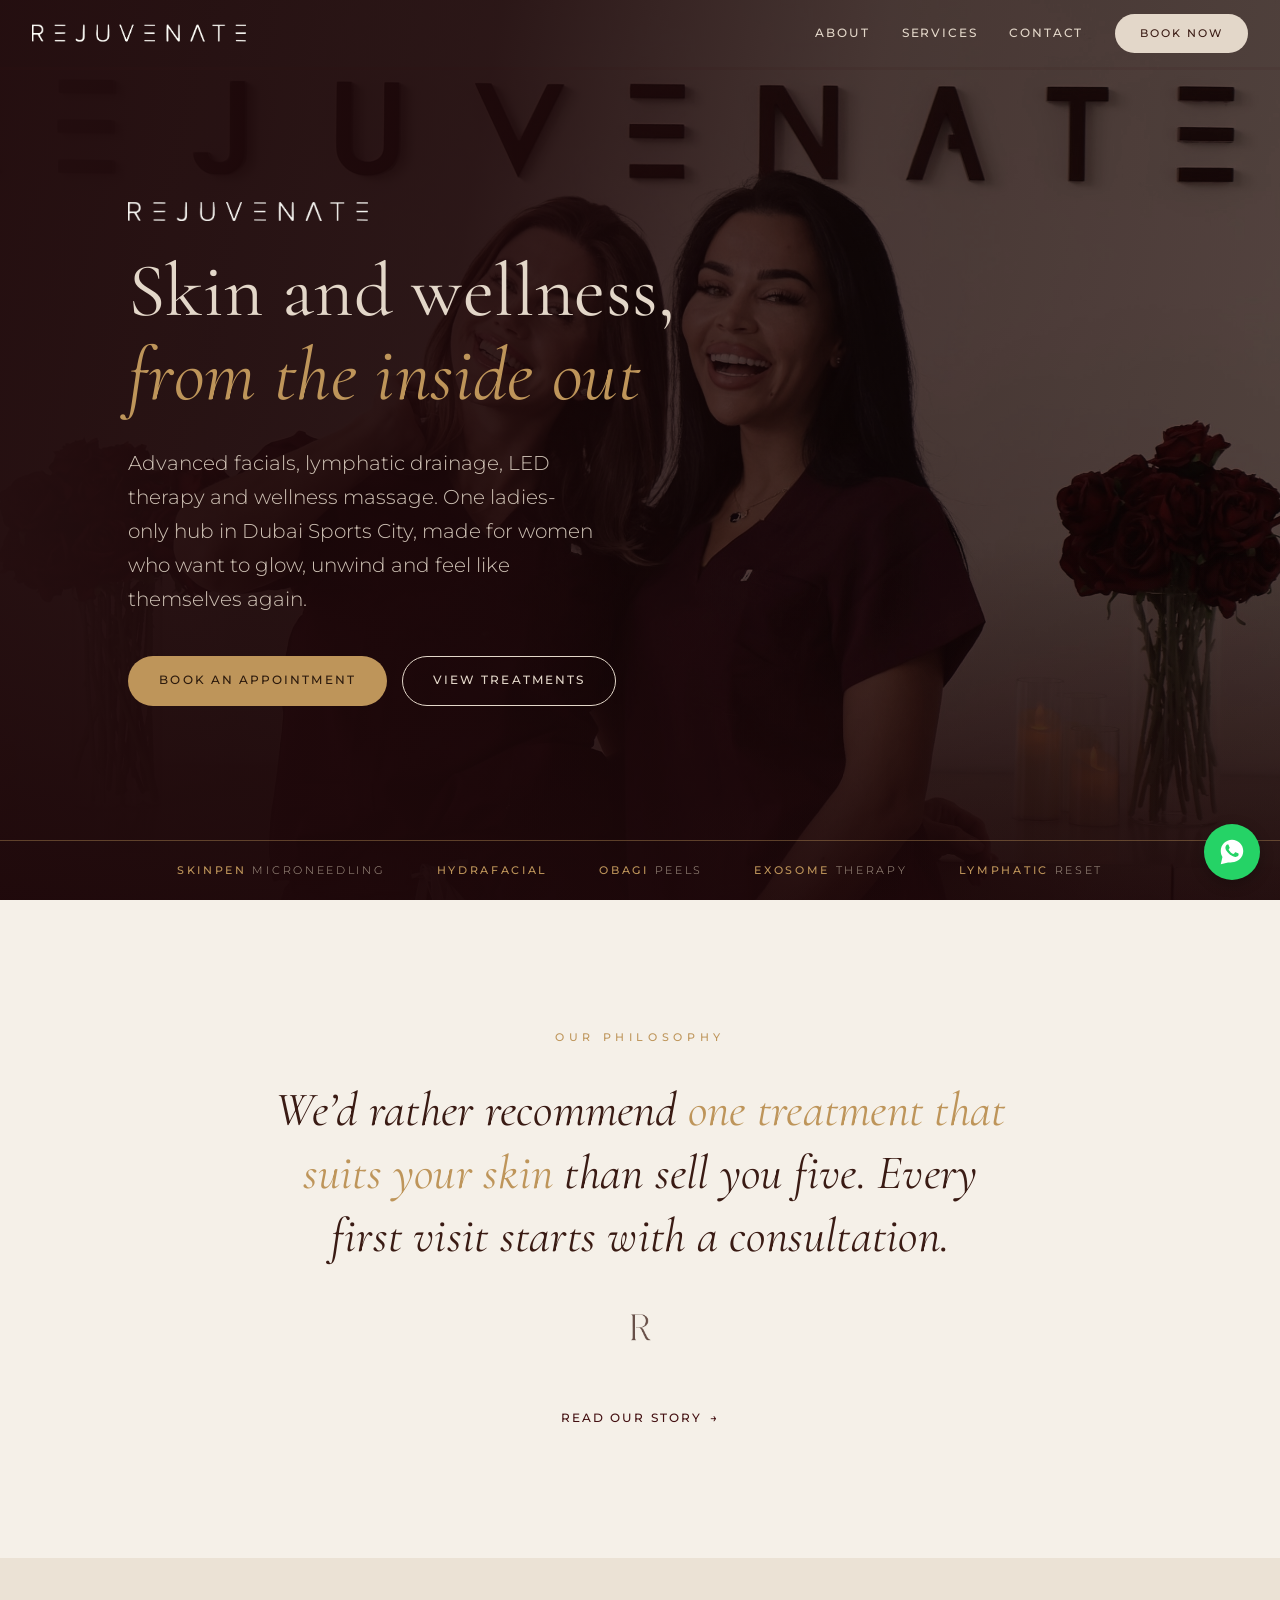
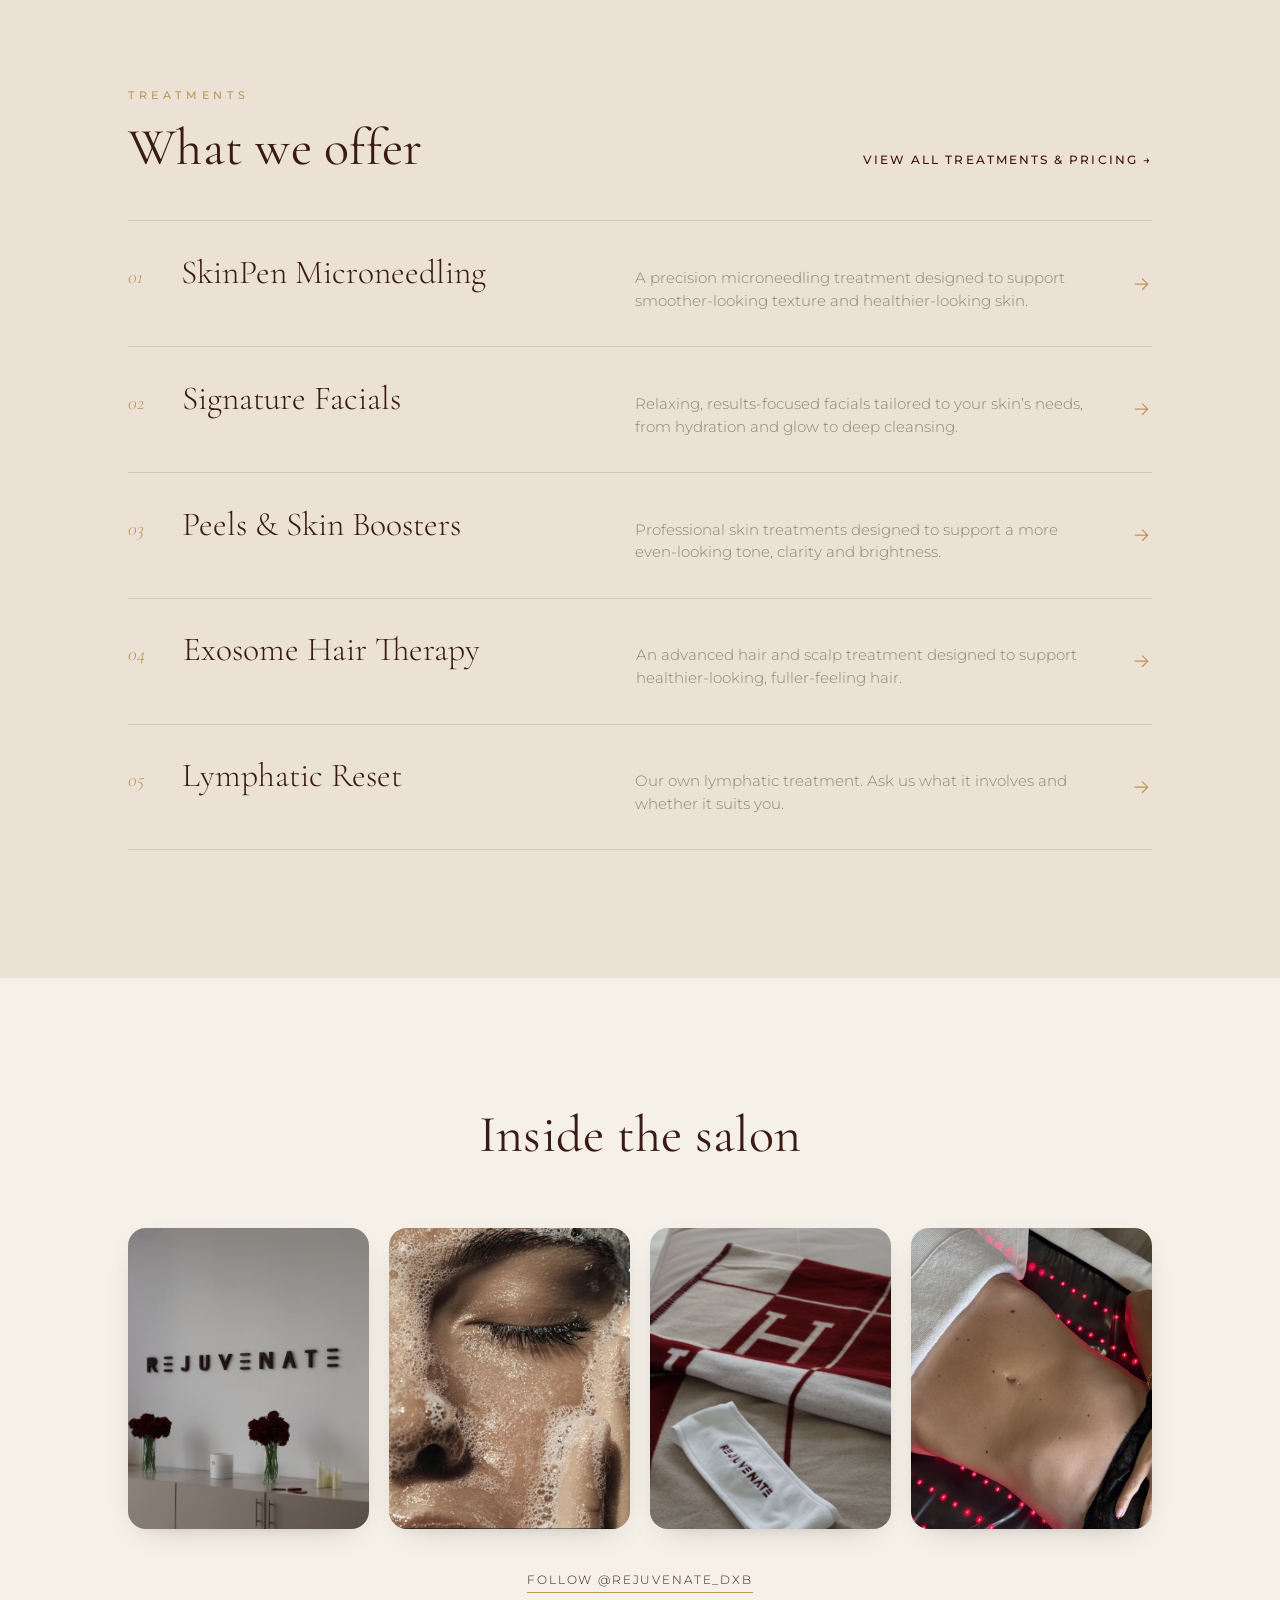
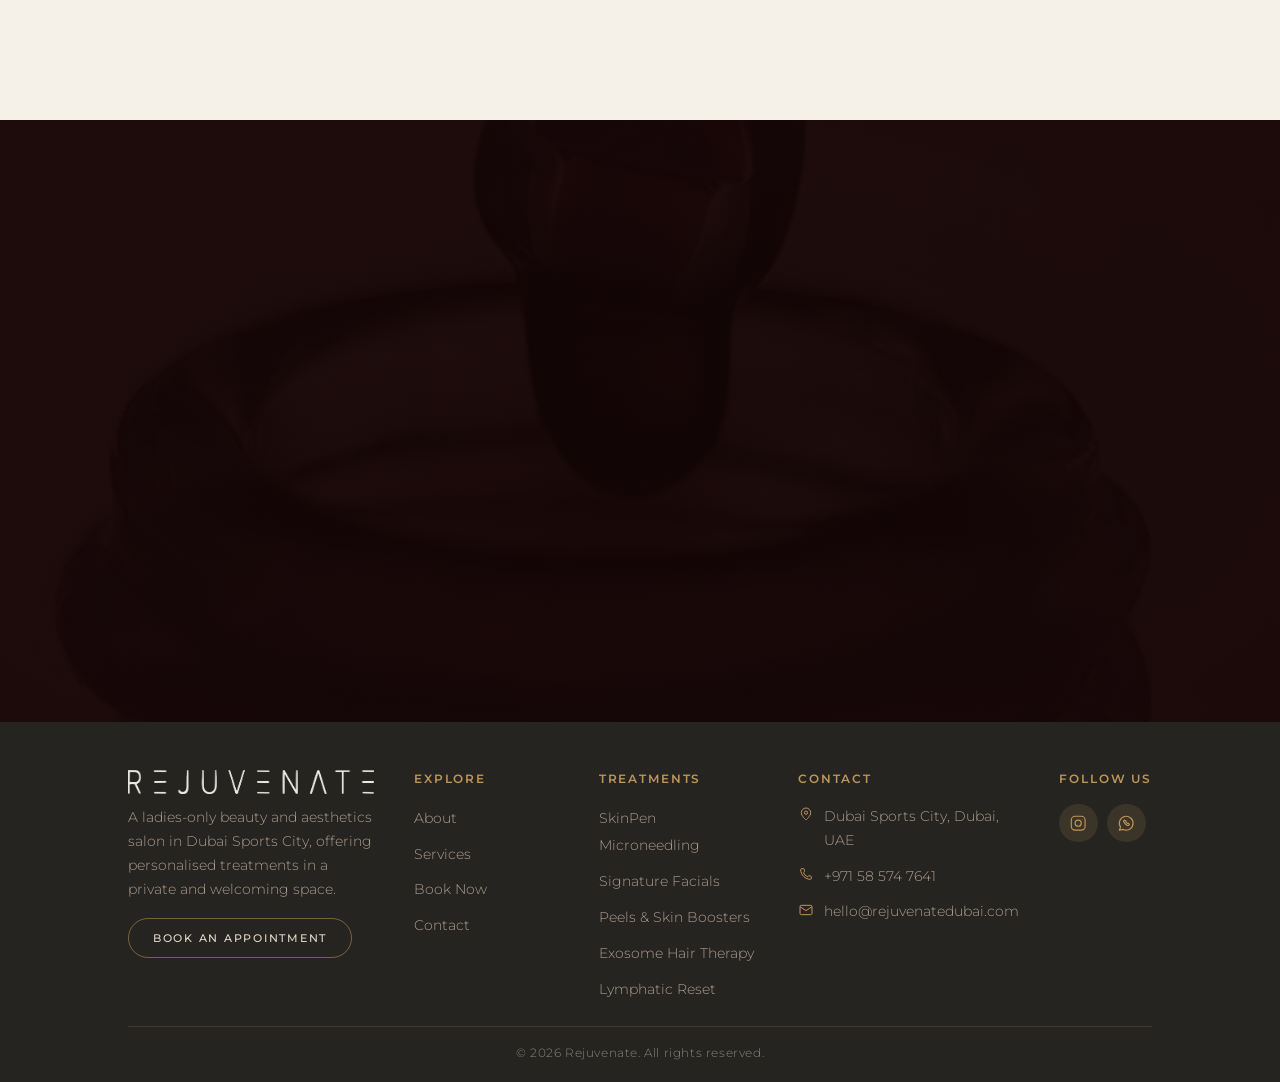
==== commit 3c60f39d: "Add salon photos, new prices, Web3Forms contact form and WhatsApp button - Add the new salon photos:" ====
--- a/index.html
+++ b/index.html
@@ -17,7 +17,7 @@
     />
     <meta
       name="keywords"
-      content="ladies salon Sports City Dubai, women's beauty salon Dubai, aesthetics clinic Dubai, ladies-only spa Dubai, facial treatment Dubai, skincare clinic Dubai Sports City, microneedling Dubai, signature facials Dubai, peels and skin boosters Dubai, exosome hair therapy Dubai, dermaplaning Dubai, book beauty appointment Dubai, private beauty salon Dubai Sports City"
+      content="ladies salon Sports City Dubai, women's beauty salon Dubai, aesthetics clinic Dubai, ladies-only spa Dubai, facial treatment Dubai, skincare clinic Dubai Sports City, microneedling Dubai, signature facials Dubai, peels and skin boosters Dubai, exosome hair therapy Dubai, lymphatic treatment Dubai, book beauty appointment Dubai, private beauty salon Dubai Sports City"
     />
     <title>Rejuvenate | Ladies Beauty &amp; Aesthetics — Dubai Sports City</title>
     <link rel="canonical" href="https://rejuvenate.buildyourweb.ae/" />
@@ -38,14 +38,14 @@
     <meta name="twitter:description" content="A ladies-only beauty and aesthetics salon in Dubai Sports City, offering personalised skin, facial and hair treatments in a calm, private setting." />
     <meta name="twitter:image" content="https://rejuvenate.buildyourweb.ae/assets/og-image.jpg" />
 
-    <link rel="preload" as="image" href="/assets/landing_background2.jpg" />
+    <link rel="preload" as="image" href="/assets/images/team-duo.jpg" />
     <link rel="preconnect" href="https://fonts.googleapis.com" />
     <link rel="preconnect" href="https://fonts.gstatic.com" crossorigin />
     <link
       href="https://fonts.googleapis.com/css2?family=Cormorant+Garamond:ital,wght@0,400;0,500;1,400;1,500&family=Montserrat:wght@300;400;500;600&display=swap"
       rel="stylesheet"
     />
-    <link rel="stylesheet" href="/site.css?v=10" />
+    <link rel="stylesheet" href="/site.css?v=23" />
 
     <!-- SEO note: this site is on a temporary buildyourweb.ae subdomain. When it moves to its own domain, update canonical/OG/JSON-LD URLs, sitemap.xml, and the robots.txt Sitemap line to match. -->
     <script type="application/ld+json">
@@ -56,7 +56,7 @@
         "description": "A ladies-only beauty and aesthetics salon in Dubai Sports City, offering personalised skin, facial and hair treatments in a calm, private setting.",
         "url": "https://rejuvenate.buildyourweb.ae/",
         "telephone": "+971585747641",
-        "email": "hello@rejuvenate.ae",
+        "email": "hello@rejuvenatedubai.com",
         "image": "https://rejuvenate.buildyourweb.ae/assets/og-image.jpg",
         "address": {
           "@type": "PostalAddress",
@@ -75,7 +75,7 @@
           { "@type": "Offer", "itemOffered": { "@type": "Service", "name": "SkinPen Microneedling" } },
           { "@type": "Offer", "itemOffered": { "@type": "Service", "name": "Signature Facials" } },
           { "@type": "Offer", "itemOffered": { "@type": "Service", "name": "Peels & Skin Boosters" } },
-          { "@type": "Offer", "itemOffered": { "@type": "Service", "name": "Dermaplaning" } },
+          { "@type": "Offer", "itemOffered": { "@type": "Service", "name": "Lymphatic Reset" } },
           { "@type": "Offer", "itemOffered": { "@type": "Service", "name": "Exosome Hair Therapy" } }
         ]
       }
@@ -105,10 +105,11 @@
         <div class="wrap">
           <div class="hero__inner">
             <img class="hero__logo" src="/assets/logo/rejuvenate_logo_transparent.png" alt="Rejuvenate" />
-            <h1 class="display">Reveal your <em>natural glow</em></h1>
+            <h1 class="display">Skin and wellness, <em>from the inside out</em></h1>
             <p>
-              A ladies-only beauty and aesthetics salon in Dubai Sports City,
-              offering personalised skin, facial and hair treatments in a calm, private setting.
+              Advanced facials, lymphatic drainage, LED therapy and wellness massage.
+              One ladies-only hub in Dubai Sports City, made for women who want to glow,
+              unwind and feel like themselves again.
             </p>
             <div class="hero__actions">
               <a href="/book/" class="btn btn--primary">Book an appointment</a>
@@ -120,10 +121,11 @@
         <!-- Value strip sits over the hero image (part of it), gold divider line -->
         <div class="strip">
           <div class="wrap">
-            <span><b>Ladies-only</b> private space</span>
-            <span><b>Advanced</b> skin treatments</span>
-            <span><b>Personalised</b> consultations</span>
-            <span><b>Dubai Sports City</b></span>
+            <span><b>SkinPen</b> microneedling</span>
+            <span><b>HydraFacial</b></span>
+            <span><b>Obagi</b> peels</span>
+            <span><b>Exosome</b> therapy</span>
+            <span><b>Lymphatic</b> reset</span>
           </div>
         </div>
       </section>
@@ -133,9 +135,8 @@
         <div class="wrap reveal">
           <p class="eyebrow">Our philosophy</p>
           <p class="statement">
-            At Rejuvenate, beauty is never <em>one-size-fits-all</em>. We take the time to
-            understand your skin, your concerns and your goals, then guide you towards
-            treatments that feel right for you.
+            We’d rather recommend <em>one treatment that suits your skin</em> than sell you five.
+            Every first visit starts with a consultation.
           </p>
           <img class="monogram" src="/assets/logo/r_logo_transparent.png" alt="" aria-hidden="true" />
           <br />
@@ -149,7 +150,7 @@
           <div class="index-head reveal">
             <div>
               <p class="eyebrow">Treatments</p>
-              <h2 class="display">Targeted care for skin, beauty and confidence</h2>
+              <h2 class="display">What we offer</h2>
             </div>
             <a class="index-viewall" href="/services/">View all treatments &amp; pricing →</a>
           </div>
@@ -175,25 +176,40 @@
             </a>
             <a class="index-row reveal" href="/services/">
               <span class="ix">04</span>
-              <span class="name">Dermaplaning &amp; Add-ons</span>
-              <span class="desc">Finishing touches that leave your skin smoother, softer and more refreshed.</span>
-              <span class="arrow" aria-hidden="true"><svg viewBox="0 0 24 24" fill="none" stroke="currentColor" stroke-width="1.3"><path d="M5 12h14M13 6l6 6-6 6"/></svg></span>
-            </a>
-            <a class="index-row reveal" href="/services/">
-              <span class="ix">05</span>
               <span class="name">Exosome Hair Therapy</span>
               <span class="desc">An advanced hair and scalp treatment designed to support healthier-looking, fuller-feeling hair.</span>
               <span class="arrow" aria-hidden="true"><svg viewBox="0 0 24 24" fill="none" stroke="currentColor" stroke-width="1.3"><path d="M5 12h14M13 6l6 6-6 6"/></svg></span>
             </a>
-          </div>
+            <a class="index-row reveal" href="/services/">
+              <span class="ix">05</span>
+              <span class="name">Lymphatic Reset</span>
+              <span class="desc">Our own lymphatic treatment. Ask us what it involves and whether it suits you.</span>
+              <span class="arrow" aria-hidden="true"><svg viewBox="0 0 24 24" fill="none" stroke="currentColor" stroke-width="1.3"><path d="M5 12h14M13 6l6 6-6 6"/></svg></span>
+            </a>
+          </div>
+        </div>
+      </section>
+
+      <!-- ===================== INSIDE REJUVENATE ===================== -->
+      <section class="section">
+        <div class="wrap">
+          <div class="section-head reveal">
+            <h2 class="display">Inside the salon</h2>
+          </div>
+          <div class="gallery">
+            <figure class="reveal"><img src="/assets/images/reception-sign.jpg" alt="The Rejuvenate reception with red roses and candles" loading="lazy" /></figure>
+            <figure class="reveal"><img src="/assets/images/face-cleanse.jpg" alt="A gentle foaming cleanse during a facial" loading="lazy" /></figure>
+            <figure class="reveal"><img src="/assets/images/headband.jpg" alt="A Rejuvenate headband laid out on a treatment bed" loading="lazy" /></figure>
+            <figure class="reveal"><img src="/assets/images/red-light-therapy.jpg" alt="A client relaxing under red light therapy" loading="lazy" /></figure>
+          </div>
+          <p class="gallery__foot reveal"><a href="https://www.instagram.com/rejuvenate_dxb/" target="_blank" rel="noopener noreferrer">Follow @rejuvenate_dxb</a></p>
         </div>
       </section>
 
       <!-- ===================== MOOD / BOOKING ======================== -->
       <section class="mood">
         <div class="wrap reveal">
-          <p class="eyebrow">Your time to rejuvenate</p>
-          <p class="line">Step in, slow down and leave feeling <span style="color: var(--gold)">rejuvenated</span>.</p>
+          <p class="line">Your first visit starts with a consultation. <span style="color: var(--gold)">Book yours.</span></p>
           <a href="/book/" class="btn btn--primary">Book an appointment</a>
         </div>
       </section>
@@ -226,6 +242,7 @@
               <li><a href="/services/">Signature Facials</a></li>
               <li><a href="/services/">Peels &amp; Skin Boosters</a></li>
               <li><a href="/services/">Exosome Hair Therapy</a></li>
+              <li><a href="/services/">Lymphatic Reset</a></li>
             </ul>
           </div>
 
@@ -238,11 +255,11 @@
               </li>
               <li>
                 <span class="fi" aria-hidden="true"><svg viewBox="0 0 24 24" fill="none" stroke="currentColor" stroke-width="1.5"><path d="M4 5c0 8.3 6.7 15 15 15 .9 0 1-.9 1-1.5v-2.3c0-.5-.4-.9-.9-1l-3-.5c-.4-.1-.8.1-1 .4l-.9 1.2A12 12 0 0 1 8.2 10l1.2-.9c.3-.2.5-.6.4-1l-.5-3A1 1 0 0 0 8.3 4H6C5.4 4 4 4.1 4 5Z"/></svg></span>
-                <a href="https://wa.me/971585747641?text=Hi%20Rejuvenate%21%20I%27d%20like%20to%20book%20an%20appointment.">+971 58 574 7641</a>
+                <a href="https://wa.me/971585747641?text=Hi%20Rejuvenate%21%20I%27m%20interested%20in%20your%20services%20and%20would%20love%20to%20know%20more.">+971 58 574 7641</a>
               </li>
               <li>
                 <span class="fi" aria-hidden="true"><svg viewBox="0 0 24 24" fill="none" stroke="currentColor" stroke-width="1.5"><rect x="3" y="5" width="18" height="14" rx="2"/><path d="m3 7 9 6 9-6"/></svg></span>
-                <a href="mailto:hello@rejuvenate.ae">hello@rejuvenate.ae</a>
+                <a href="mailto:hello@rejuvenatedubai.com">hello@rejuvenatedubai.com</a>
               </li>
             </ul>
           </div>
@@ -251,7 +268,7 @@
             <h4>Follow Us</h4>
             <div class="footer__socials">
               <a href="https://www.instagram.com/rejuvenate_dxb/" target="_blank" rel="noopener noreferrer" aria-label="Instagram"><svg viewBox="0 0 24 24" fill="none" stroke="currentColor" stroke-width="1.5"><rect x="3" y="3" width="18" height="18" rx="5"/><circle cx="12" cy="12" r="4"/><circle cx="17.2" cy="6.8" r="0.6" fill="currentColor" stroke="none"/></svg></a>
-              <a href="https://wa.me/971585747641?text=Hi%20Rejuvenate%21%20I%27d%20like%20to%20book%20an%20appointment." target="_blank" rel="noopener noreferrer" aria-label="WhatsApp"><svg viewBox="0 0 24 24" fill="none" stroke="currentColor" stroke-width="1.5" stroke-linecap="round" stroke-linejoin="round"><path d="M3 21l1.65-3.8a9 9 0 1 1 3.4 2.9L3 21"/><path d="M9 10.5c.5 1 1.5 2.5 3 3.5 1 .7 2 1 2.5 1 .3 0 .5-.1.7-.3l.8-.8a.5.5 0 0 0 0-.7l-1.3-1.3a.5.5 0 0 0-.7 0l-.4.4a4.5 4.5 0 0 1-2.4-2.4l.4-.4a.5.5 0 0 0 0-.7L10.3 8a.5.5 0 0 0-.7 0l-.8.8c-.2.2-.3.4-.3.7.1.4.3.7.5 1z"/></svg></a>
+              <a href="https://wa.me/971585747641?text=Hi%20Rejuvenate%21%20I%27m%20interested%20in%20your%20services%20and%20would%20love%20to%20know%20more." target="_blank" rel="noopener noreferrer" aria-label="WhatsApp"><svg viewBox="0 0 24 24" fill="none" stroke="currentColor" stroke-width="1.5" stroke-linecap="round" stroke-linejoin="round"><path d="M3 21l1.65-3.8a9 9 0 1 1 3.4 2.9L3 21"/><path d="M9 10.5c.5 1 1.5 2.5 3 3.5 1 .7 2 1 2.5 1 .3 0 .5-.1.7-.3l.8-.8a.5.5 0 0 0 0-.7l-1.3-1.3a.5.5 0 0 0-.7 0l-.4.4a4.5 4.5 0 0 1-2.4-2.4l.4-.4a.5.5 0 0 0 0-.7L10.3 8a.5.5 0 0 0-.7 0l-.8.8c-.2.2-.3.4-.3.7.1.4.3.7.5 1z"/></svg></a>
             </div>
           </div>
         </div>
@@ -262,7 +279,7 @@
       </div>
     </footer>
 
-    <script src="/site.js?v=10" defer></script>
+    <script src="/site.js?v=17" defer></script>
     <script>document.getElementById("year").textContent = new Date().getFullYear();</script>
   </body>
 </html>
--- a/site.css
+++ b/site.css
@@ -0,0 +1,1382 @@
+/* ============================================================
+   REJUVENATE — main site styles
+   Palette & type taken verbatim from brand_board.txt.
+   Light backgrounds use --sand / dark use --espresso: tints of
+   the brand cream / espresso for large fields (disclosed).
+   ============================================================ */
+
+*,
+*::before,
+*::after {
+  box-sizing: border-box;
+  margin: 0;
+  padding: 0;
+}
+
+/* Kelvinch must be self-hosted — drop the file at assets/fonts/Kelvinch.woff2
+   and it upgrades automatically. Until then the brand-board fallback
+   (Cormorant Garamond) renders. */
+@font-face {
+  font-family: "Kelvinch";
+  src: url("assets/fonts/Kelvinch.woff2") format("woff2"),
+       url("assets/fonts/Kelvinch.woff")  format("woff");
+  font-weight: 400;
+  font-style: normal;
+  font-display: swap;
+}
+
+:root {
+  /* ── Brand palette (exact hex from brand_board.txt) ── */
+  --cream:    #E3D7C9;
+  --taupe:    #AD9D8E;
+  --gold:     #BE955A;
+  --sage:     #858779;
+  --charcoal: #252420;
+  --espresso: #3A1B14;
+  --burgundy: #430F11;
+
+  /* ── Derived neutrals (tints of the brand cream/espresso for
+        large calm fields — not new brand colours) ── */
+  --sand:      #F5F0E8;  /* light warm background */
+  --sand-deep: #EBE2D5;  /* slightly deeper sand for cards / bands */
+
+  /* ── Semantic tokens ── */
+  --bg:            var(--sand);
+  --ink:           var(--espresso);
+  --ink-soft:      #5c463c;      /* espresso lightened for body copy */
+  --line:          rgba(58, 27, 20, 0.14);
+
+  --font-display: "Kelvinch", "Cormorant Garamond", "Playfair Display", Georgia, serif;
+  --font-body:    "Montserrat", Arial, sans-serif;
+
+  --wrap:  72rem;   /* max content width */
+  --gutter: clamp(1.25rem, 5vw, 4rem);
+
+  --radius: 18px;
+  --radius-lg: 26px;
+  --shadow: 0 18px 50px -24px rgba(37, 36, 32, 0.45);
+  --shadow-soft: 0 10px 30px -18px rgba(37, 36, 32, 0.4);
+
+  --ease: cubic-bezier(0.22, 1, 0.36, 1);
+}
+
+html {
+  -webkit-text-size-adjust: 100%;
+  scroll-behavior: smooth;
+  scroll-padding-top: 5.5rem; /* clear the sticky header on anchor jumps */
+  overscroll-behavior: none;  /* no rubber-band bounce / scroll-chaining */
+  scrollbar-width: none;      /* hide the side scrollbar (Firefox) */
+  background-color: var(--charcoal);  /* canvas below the footer matches the footer */
+}
+/* Hide the native side scrollbar (WebKit/Chromium) — a scroll-progress bar
+   under the navbar shows position instead */
+html::-webkit-scrollbar { width: 0; height: 0; }
+
+@media (prefers-reduced-motion: reduce) {
+  html { scroll-behavior: auto; }
+}
+
+body {
+  font-family: var(--font-body);
+  font-weight: 300;
+  font-size: 1rem;
+  line-height: 1.7;
+  color: var(--ink-soft);
+  background: var(--bg);
+  -webkit-font-smoothing: antialiased;
+  -moz-osx-font-smoothing: grayscale;
+  overflow-x: hidden;
+  overscroll-behavior: none;  /* no rubber-band bounce / scroll-chaining */
+}
+
+img { max-width: 100%; height: auto; display: block; }
+
+a { color: inherit; }
+
+/* ── Reusable layout ── */
+.wrap {
+  width: 100%;
+  max-width: var(--wrap);
+  margin-inline: auto;
+  padding-inline: var(--gutter);
+}
+
+.section {
+  padding-block: clamp(4.5rem, 10vw, 8rem);
+}
+
+.section--tight { padding-block: clamp(3.5rem, 7vw, 5.5rem); }
+
+/* Dark section variant */
+.section--dark {
+  background: #1E080A;
+  color: var(--cream);
+}
+.section--charcoal {
+  background: var(--charcoal);
+  color: var(--cream);
+}
+
+/* ── Shared type ── */
+.eyebrow {
+  font-family: var(--font-body);
+  font-size: 0.6875rem;
+  font-weight: 500;
+  letter-spacing: 0.42em;
+  text-transform: uppercase;
+  color: var(--gold);
+  margin: 0;
+}
+
+.display {
+  font-family: var(--font-display);
+  font-weight: 400;
+  line-height: 1.1;
+  letter-spacing: 0.005em;
+  color: var(--ink);
+}
+.section--dark .display,
+.section--charcoal .display { color: var(--cream); }
+
+h1.display { font-size: clamp(2.6rem, 7vw, 4.75rem); }
+h2.display { font-size: clamp(2rem, 5vw, 3.25rem); }
+h3.display { font-size: clamp(1.5rem, 3vw, 2rem); }
+
+.lead {
+  font-size: clamp(1.05rem, 1.6vw, 1.2rem);
+  line-height: 1.75;
+  max-width: 42ch;
+}
+
+.rule {
+  display: inline-flex;
+  align-items: center;
+  gap: 0.875rem;
+  font-family: var(--font-body);
+  font-size: 0.6875rem;
+  letter-spacing: 0.22em;
+  text-transform: uppercase;
+  color: var(--burgundy);
+}
+.section--dark .rule,
+.section--charcoal .rule { color: var(--gold); }
+.rule::before,
+.rule::after {
+  content: "";
+  width: 1.75rem;
+  height: 1px;
+  background: currentColor;
+  opacity: 0.6;
+}
+
+/* ── Buttons ── */
+.btn {
+  display: inline-flex;
+  align-items: center;
+  justify-content: center;
+  gap: 0.5rem;
+  padding: 0.9rem 1.9rem;
+  font-family: var(--font-body);
+  font-size: 0.72rem;
+  font-weight: 500;
+  letter-spacing: 0.18em;
+  text-transform: uppercase;
+  text-decoration: none;
+  border-radius: 999px;
+  border: 1px solid transparent;
+  cursor: pointer;
+  transition: background-color 0.3s var(--ease), color 0.3s var(--ease),
+              border-color 0.3s var(--ease), transform 0.3s var(--ease);
+}
+.btn:hover { transform: translateY(-2px); }
+
+.btn--primary {
+  background: var(--gold);
+  color: #2c1a0d;
+}
+.btn--primary:hover { background: #cba368; }
+
+.btn--dark {
+  background: var(--espresso);
+  color: var(--cream);
+}
+.btn--dark:hover { background: var(--burgundy); }
+
+.btn--ghost {
+  background: transparent;
+  border-color: currentColor;
+  color: var(--ink);
+}
+.section--dark .btn--ghost,
+.section--charcoal .btn--ghost { color: var(--cream); }
+.btn--ghost:hover { background: rgba(190, 149, 90, 0.14); }
+
+.btn--light {
+  background: var(--cream);
+  color: var(--espresso);
+}
+.btn--light:hover { background: #efe6d8; }
+
+/* ============================================================
+   Header / nav
+   ============================================================ */
+.site-header {
+  position: fixed;
+  inset: 0 0 auto 0;
+  z-index: 100;
+  display: flex;
+  align-items: center;
+  justify-content: space-between;
+  gap: 1rem;
+  padding: 0.85rem clamp(1.1rem, 3vw, 2rem);
+  background: rgba(245, 240, 232, 0);
+  transition: background-color 0.4s var(--ease), box-shadow 0.4s var(--ease),
+              padding 0.4s var(--ease);
+}
+.site-header.is-scrolled {
+  background: var(--sand);            /* fully opaque when solid */
+  box-shadow: 0 1px 0 var(--line), var(--shadow-soft);
+  padding-block: 0.7rem;
+}
+
+/* Scroll-progress bar attached to the bottom edge of the navbar */
+.scroll-progress {
+  position: absolute;
+  top: 100%;
+  left: 0;
+  right: 0;
+  height: 3px;
+  background: rgba(58, 27, 20, 0.10);
+  overflow: hidden;
+  pointer-events: none;
+}
+.scroll-progress i {
+  display: block;
+  height: 100%;
+  width: 100%;
+  background: #3A1B14;
+  transform: scaleX(0);
+  transform-origin: left center;
+  will-change: transform;
+}
+
+/* Logo: full REJUVENATE wordmark at the top, shrinks/cross-fades to the
+   R monogram once the header turns solid on scroll. */
+.brand {
+  position: relative;
+  display: block;
+  height: 1.7rem;
+  width: 13.5rem;                 /* full wordmark width */
+  overflow: hidden;
+  line-height: 0;
+  flex-shrink: 0;
+  transition: width 0.45s var(--ease);
+}
+.site-header.is-scrolled .brand { width: 1.9rem; }   /* collapses to the R */
+.brand img {
+  position: absolute;
+  top: 50%;
+  left: 0;
+  transform: translateY(-50%);
+  width: auto;
+  transition: opacity 0.4s var(--ease);
+}
+.brand__full { height: 1.05rem; opacity: 1; }
+.brand__mark { height: 1.6rem; opacity: 0; }
+.site-header.is-scrolled .brand__full { opacity: 0; }
+.site-header.is-scrolled .brand__mark { opacity: 1; }
+/* Lighten whichever logo shows over the dark hero (transparent header) */
+.site-header:not(.is-scrolled) .brand img {
+  filter: brightness(0) invert(1) sepia(0.25) saturate(1.4) hue-rotate(-6deg);
+}
+
+.nav {
+  display: flex;
+  align-items: center;
+  gap: clamp(1.25rem, 2.5vw, 2.5rem);
+}
+.nav a:not(.btn) {
+  font-family: var(--font-body);
+  font-size: 0.72rem;
+  font-weight: 500;
+  letter-spacing: 0.16em;
+  text-transform: uppercase;
+  text-decoration: none;
+  color: var(--ink);
+  position: relative;
+  padding-block: 0.25rem;
+  transition: color 0.25s var(--ease);
+}
+.site-header:not(.is-scrolled) .nav a:not(.btn) { color: var(--cream); }
+.nav a:not(.btn)::after {
+  content: "";
+  position: absolute;
+  left: 0; bottom: -2px;
+  width: 0; height: 1px;
+  background: var(--gold);
+  transition: width 0.3s var(--ease);
+}
+.nav a:not(.btn):hover::after { width: 100%; }
+/* Compact size for the nav Book Now button */
+.nav .btn { padding: 0.6rem 1.5rem; font-size: 0.68rem; }
+/* Book Now (.btn--dark) keeps its own cream text when the header is solid;
+   only the transparent-over-hero state flips it to a light pill. */
+.site-header:not(.is-scrolled) .nav .btn--dark { background: var(--cream); color: var(--espresso); }
+.nav a.is-active:not(.btn) { color: var(--gold); }
+.nav a.is-active:not(.btn)::after { width: 100%; }
+.site-header:not(.is-scrolled) .nav a.is-active:not(.btn) { color: var(--gold); }
+
+/* Mobile menu button */
+.nav-toggle {
+  display: none;
+  flex-direction: column;
+  justify-content: center;
+  gap: 5px;
+  width: 44px; height: 44px;
+  background: none;
+  border: 0;
+  cursor: pointer;
+  padding: 0;
+}
+.nav-toggle span {
+  display: block;
+  width: 24px; height: 1.5px;
+  margin-inline: auto;
+  background: var(--ink);
+  transition: transform 0.3s var(--ease), opacity 0.3s var(--ease), background-color 0.3s;
+}
+.site-header:not(.is-scrolled) .nav-toggle span { background: var(--cream); }
+
+@media (max-width: 860px) {
+  /* Boxed toggle button that morphs into an X (like Jana) */
+  .nav-toggle {
+    display: flex;
+    border: 1.5px solid rgba(58, 27, 20, 0.25);
+    border-radius: 12px;
+  }
+  .site-header:not(.is-scrolled) .nav-toggle { border-color: rgba(227, 215, 201, 0.5); }
+
+  /* Floating rounded card that drops from the top-right, below the navbar */
+  .nav {
+    position: absolute;
+    top: calc(100% + 0.6rem);
+    right: clamp(1.1rem, 3vw, 2rem);
+    left: auto;
+    width: min(68vw, 15.5rem);
+    flex-direction: column;
+    align-items: stretch;
+    gap: 0.2rem;
+    padding: 0.6rem;
+    background: #fbf8f2;
+    border: 1px solid var(--line);
+    border-radius: 20px;
+    box-shadow: 0 26px 60px -22px rgba(37, 36, 32, 0.55);
+    opacity: 0;
+    visibility: hidden;
+    transform: translateY(-8px) scale(0.98);
+    transform-origin: top right;
+    transition: opacity 0.25s var(--ease), transform 0.3s var(--ease), visibility 0.3s;
+  }
+  .nav a:not(.btn),
+  .site-header:not(.is-scrolled) .nav a:not(.btn) {
+    color: var(--ink);
+    font-size: 1.05rem;
+    font-weight: 400;
+    letter-spacing: 0.01em;
+    text-transform: none;
+    width: 100%;
+    padding: 0.85rem 1rem;
+    border-radius: 12px;
+    transition: background-color 0.2s var(--ease), color 0.2s var(--ease);
+  }
+  .nav a:not(.btn)::after { display: none; }
+  .nav a:not(.btn):hover { background: rgba(190, 149, 90, 0.12); }
+  /* Current page shown as a filled pill (like Jana's active item) */
+  .nav a.is-active:not(.btn),
+  .site-header:not(.is-scrolled) .nav a.is-active:not(.btn) {
+    background: rgba(190, 149, 90, 0.22);
+    color: var(--burgundy);
+    font-weight: 500;
+  }
+  .nav .btn { width: 100%; margin-top: 0.45rem; }
+  .nav .btn--dark { background: var(--espresso); color: var(--cream); }
+  body.nav-open .nav {
+    opacity: 1;
+    visibility: visible;
+    transform: translateY(0) scale(1);
+  }
+  /* hamburger -> X (colour follows the navbar state so it stays visible) */
+  body.nav-open .nav-toggle span:nth-child(1) { transform: translateY(6.5px) rotate(45deg); }
+  body.nav-open .nav-toggle span:nth-child(2) { opacity: 0; }
+  body.nav-open .nav-toggle span:nth-child(3) { transform: translateY(-6.5px) rotate(-45deg); }
+}
+
+/* ============================================================
+   Hero
+   ============================================================ */
+.hero {
+  position: relative;
+  min-height: 100vh;
+  min-height: calc(100lvh + env(safe-area-inset-bottom, 0px));  /* cover into the bottom safe area too */
+  display: flex;
+  align-items: center;
+  padding-block: 7rem 6.5rem;   /* bottom clears the value strip */
+  color: var(--cream);
+  isolation: isolate;
+  overflow: hidden;
+}
+.hero::before { /* image layer: the team at reception, softly warmed */
+  content: "";
+  position: absolute;
+  inset: 0;
+  z-index: -2;
+  background-image: url("/assets/images/team-duo.jpg");
+  background-size: cover;
+  background-position: 53% 25%;   /* keeps both faces centred on narrow screens */
+  background-color: #755F5A;   /* espresso at ~70% strength: a lighter version of the old tint */
+  background-blend-mode: multiply;
+  filter: saturate(0.75) sepia(0.12);
+  transform: scale(1.04);
+}
+.hero::after { /* warm gradient scrim for legibility */
+  content: "";
+  position: absolute;
+  inset: 0;
+  z-index: -1;
+  background:
+    linear-gradient(100deg, rgba(30,8,10,0.92) 0%, rgba(30,8,10,0.8) 35%, rgba(30,8,10,0.35) 62%, rgba(30,8,10,0.15) 100%),
+    linear-gradient(to top, rgba(30,8,10,0.82), rgba(30,8,10,0) 40%);
+}
+@media (max-width: 899px), (max-aspect-ratio: 4/3) {
+  /* copy stacks over the photo here, so darken evenly rather than from the left */
+  .hero::after {
+    background: linear-gradient(to bottom, rgba(30,8,10,0.5) 0%, rgba(30,8,10,0.62) 45%, rgba(30,8,10,0.88) 100%);
+  }
+}
+@media (min-width: 900px) and (min-aspect-ratio: 4/3) {
+  /* push the team to the right so the copy sits on the darker left */
+  .hero { background-color: #735E58; }   /* matches the tinted image where it runs out */
+  .hero::before {
+    background-size: auto 100%;
+    background-position: right top;
+    background-repeat: no-repeat;
+    /* photo is 3:2 and as tall as the hero (~100lvh), so ~150lvh wide: fade its left edge */
+    -webkit-mask: linear-gradient(to right, transparent, #000 35lvh) right / 150lvh 100% no-repeat;
+            mask: linear-gradient(to right, transparent, #000 35lvh) right / 150lvh 100% no-repeat;
+  }
+}
+.hero .wrap { position: relative; }
+.hero__inner { max-width: 40rem; }
+.hero .display { color: var(--cream); }        /* over dark hero */
+.hero .btn--ghost { color: var(--cream); }
+.hero .eyebrow { margin-bottom: 1.5rem; }
+.hero__logo {                                   /* Rejuvenate wordmark, lightened to cream */
+  width: clamp(11rem, 26vw, 15rem);
+  height: auto;
+  margin-bottom: 1.85rem;
+  filter: brightness(0) invert(1) sepia(0.22) saturate(1.3) hue-rotate(-6deg);
+  opacity: 0.95;
+}
+.hero h1 {
+  margin-bottom: 1.75rem;
+}
+.hero h1 em {
+  font-style: italic;
+  color: var(--gold);
+}
+.hero p {
+  font-size: clamp(1.05rem, 1.7vw, 1.25rem);
+  color: rgba(227, 215, 201, 0.9);
+  max-width: 36ch;
+  margin-bottom: 2.5rem;
+}
+.hero__actions {
+  display: flex;
+  flex-wrap: wrap;
+  gap: 0.9rem;
+}
+/* ============================================================
+   Intro / marquee-ish values strip
+   ============================================================ */
+.strip {                          /* overlays the bottom of the hero image */
+  position: absolute;
+  left: 0; right: 0; bottom: 0;
+  z-index: 1;
+  background: transparent;
+  color: var(--cream);
+  border-top: 1px solid rgba(190,149,90,0.4);   /* gold divider line */
+}
+.strip .wrap {
+  display: flex;
+  flex-wrap: wrap;
+  justify-content: center;
+  gap: clamp(1rem, 4vw, 3.5rem);
+  padding: 1.25rem 0 calc(1.25rem + env(safe-area-inset-bottom, 0px));
+  text-align: center;
+}
+.strip span {
+  font-size: 0.7rem;
+  letter-spacing: 0.24em;
+  text-transform: uppercase;
+  color: var(--taupe);
+}
+.strip span b { color: var(--gold); font-weight: 500; }
+
+/* ============================================================
+   About
+   ============================================================ */
+.about__grid {
+  display: grid;
+  grid-template-columns: 1.05fr 0.95fr;
+  gap: clamp(2rem, 5vw, 4.5rem);
+  align-items: center;
+}
+.about__media {
+  position: relative;
+  border-radius: var(--radius-lg);
+  overflow: hidden;
+  box-shadow: var(--shadow);
+  aspect-ratio: 4 / 5;
+}
+.about__media img {
+  width: 100%; height: 100%;
+  object-fit: cover;
+  filter: saturate(0.8) sepia(0.12);
+}
+.about__media::after {
+  content: "";
+  position: absolute; inset: 0;
+  background:
+    linear-gradient(to top, rgba(58,27,20,0.28), rgba(58,27,20,0) 55%),
+    rgba(120,15,20,0.13);   /* very faint burgundy tint */
+}
+.about__body .eyebrow { margin-bottom: 1.25rem; }
+.about__body h2 { margin-bottom: 1.5rem; }
+.about__body p + p { margin-top: 1.1rem; }
+
+.about__grid--flip { grid-template-columns: 0.95fr 1.05fr; }
+.about__grid--flip .about__media { order: 2; }
+
+@media (max-width: 820px) {
+  .about__grid,
+  .about__grid--flip { grid-template-columns: 1fr; }
+  .about__grid--flip .about__media { order: 0; }
+  .about__media { aspect-ratio: 3 / 2; max-height: 30rem; }
+}
+
+/* ============================================================
+   Photo gallery / strip — editorial image rows
+   ============================================================ */
+.gallery {
+  display: grid;
+  grid-template-columns: repeat(4, 1fr);
+  gap: clamp(0.75rem, 2vw, 1.25rem);
+  margin-top: 3rem;
+}
+.gallery figure {
+  margin: 0;
+  position: relative;
+  border-radius: var(--radius);
+  overflow: hidden;
+  aspect-ratio: 4 / 5;
+  box-shadow: var(--shadow-soft);
+  background: var(--sand-deep);
+}
+.gallery img {
+  width: 100%; height: 100%;
+  object-fit: cover;
+  filter: saturate(0.85) sepia(0.08);
+  transition: transform 0.9s var(--ease);
+}
+.gallery figure:hover img { transform: scale(1.04); }
+.gallery--tinted figure::after {  /* very faint burgundy tint */
+  content: "";
+  position: absolute; inset: 0;
+  background: rgba(120,15,20,0.13);
+  pointer-events: none;
+}
+.gallery__foot { text-align: center; margin-top: 2.25rem; }
+.gallery__foot a {
+  font-size: 0.72rem;
+  letter-spacing: 0.16em;
+  text-transform: uppercase;
+  color: var(--ink);
+  text-decoration: none;
+  border-bottom: 1px solid var(--gold);
+  padding-bottom: 0.3rem;
+  transition: color 0.2s;
+}
+.gallery__foot a:hover { color: var(--gold); }
+@media (max-width: 820px) {
+  .gallery { grid-template-columns: repeat(2, 1fr); }
+}
+
+/* ============================================================
+   Services
+   ============================================================ */
+.section-head {
+  max-width: 46rem;
+  margin-inline: auto;
+  text-align: center;
+  margin-bottom: clamp(2.5rem, 5vw, 4rem);
+}
+.section-head .eyebrow { margin-bottom: 1.1rem; }
+.section-head h2 { margin-bottom: 1.1rem; }
+.section-head p { margin-inline: auto; }
+
+.services-grid {
+  display: grid;
+  grid-template-columns: repeat(3, 1fr);
+  gap: clamp(1rem, 2.5vw, 1.5rem);
+}
+.service {
+  background: #fff;
+  background: linear-gradient(180deg, #fffdf9, var(--sand));
+  border: 1px solid var(--line);
+  border-radius: var(--radius);
+  padding: clamp(1.6rem, 3vw, 2.25rem);
+  transition: transform 0.35s var(--ease), box-shadow 0.35s var(--ease), border-color 0.35s;
+}
+.service:hover {
+  transform: translateY(-6px);
+  box-shadow: var(--shadow);
+  border-color: rgba(190,149,90,0.5);
+}
+.service__num {
+  font-family: var(--font-display);
+  font-style: italic;
+  font-size: 1.5rem;
+  color: var(--gold);
+  display: block;
+  margin-bottom: 1rem;
+}
+.service h3 {
+  font-family: var(--font-display);
+  font-size: 1.4rem;
+  color: var(--ink);
+  margin-bottom: 0.6rem;
+  line-height: 1.2;
+}
+.service p { font-size: 0.95rem; margin-bottom: 1.1rem; }
+.service ul {
+  list-style: none;
+  display: flex;
+  flex-wrap: wrap;
+  gap: 0.4rem 0.75rem;
+}
+.service li {
+  font-size: 0.72rem;
+  letter-spacing: 0.05em;
+  text-transform: uppercase;
+  color: var(--sage);
+  position: relative;
+  padding-left: 0.85rem;
+}
+.service li::before {
+  content: "";
+  position: absolute; left: 0; top: 0.5em;
+  width: 4px; height: 4px;
+  border-radius: 50%;
+  background: var(--gold);
+}
+@media (max-width: 880px) { .services-grid { grid-template-columns: repeat(2, 1fr); } }
+@media (max-width: 560px) { .services-grid { grid-template-columns: 1fr; } }
+
+/* Price menu (Services page) */
+.menu { max-width: 50rem; margin-inline: auto; }
+.menu-group + .menu-group { margin-top: clamp(2.5rem, 5vw, 3.75rem); }
+.menu-group__title {
+  font-family: var(--font-display);
+  font-size: clamp(1.5rem, 3vw, 2rem);
+  color: var(--ink);
+  line-height: 1.1;
+  padding-bottom: 0.9rem;
+  margin-bottom: 0.4rem;
+  border-bottom: 1px solid var(--gold);
+}
+.menu-item {
+  display: grid;
+  grid-template-columns: 1fr auto;
+  align-items: baseline;
+  gap: 0.4rem 1.5rem;
+  padding: 0.95rem 0;
+  border-bottom: 1px solid var(--line);
+}
+.menu-item:last-child { border-bottom: 0; }
+.menu-item__name {
+  font-size: 1.02rem;
+  color: var(--ink);
+  line-height: 1.4;
+}
+.menu-item__dur {
+  display: inline-block;
+  margin-left: 0.35rem;
+  font-size: 0.7rem;
+  letter-spacing: 0.1em;
+  text-transform: uppercase;
+  color: var(--sage);
+  white-space: nowrap;
+}
+.menu-item__price {
+  font-family: var(--font-body);
+  font-weight: 500;
+  font-size: 1rem;
+  color: var(--burgundy);
+  white-space: nowrap;
+}
+
+/* New UAE Dirham symbol, rendered from an SVG mask so it inherits the
+   surrounding text colour (currentColor) and scales with the font size.
+   Swap /assets/aed.svg for the official glyph to update it everywhere. */
+.aed {
+  display: inline-block;
+  width: 0.92em;   /* official glyph aspect ratio is 1000 x 870 */
+  height: 0.8em;
+  margin-right: 0.16em;
+  vertical-align: -0.06em;
+  background-color: currentColor;
+  -webkit-mask: url("/assets/aed.svg") no-repeat center / contain;
+          mask: url("/assets/aed.svg") no-repeat center / contain;
+}
+
+/* ============================================================
+   Feature / why-us band (dark)
+   ============================================================ */
+.why__grid {
+  display: grid;
+  grid-template-columns: repeat(4, 1fr);
+  gap: clamp(1.5rem, 4vw, 3rem);
+  margin-top: 3rem;
+}
+.why__item {
+  text-align: center;
+  padding: 1.5rem 0.5rem 0;
+  border-top: 1px solid rgba(190, 149, 90, 0.45);
+}
+.why__item h3 {
+  font-family: var(--font-body);
+  font-size: 0.78rem;
+  font-weight: 500;
+  letter-spacing: 0.14em;
+  text-transform: uppercase;
+  color: var(--cream);
+  margin-bottom: 0.5rem;
+}
+.why__item p { font-size: 0.9rem; color: var(--taupe); }
+@media (max-width: 720px) { .why__grid { grid-template-columns: repeat(2, 1fr); } }
+
+/* ============================================================
+   Booking CTA band
+   ============================================================ */
+.cta-band {
+  position: relative;
+  text-align: center;
+  background:
+    radial-gradient(130% 150% at 50% 130%, rgba(190,149,90,0.32), transparent 62%),
+    var(--sand-deep);
+  color: var(--ink-soft);
+  border-top: 1px solid var(--line);
+}
+.cta-band .display { color: var(--ink); }        /* visible dark heading on the light band */
+.cta-band .rule { color: var(--burgundy); }
+.cta-band h2 { margin-bottom: 1.25rem; }
+.cta-band p { max-width: 42ch; margin: 0 auto 2.25rem; color: var(--ink-soft); }
+.cta-band .btn--primary { background: var(--espresso); color: var(--cream); }
+.cta-band .btn--primary:hover { background: var(--burgundy); }
+
+/* ============================================================
+   Contact
+   ============================================================ */
+.contact__grid {
+  display: grid;
+  grid-template-columns: 0.9fr 1.1fr;
+  gap: clamp(2rem, 5vw, 4rem);
+}
+.contact__info h2 { margin-bottom: 1.5rem; }
+.contact__list {
+  list-style: none;
+  margin-top: 2rem;
+  display: grid;
+  gap: 1.4rem;
+}
+.contact__list li { display: flex; gap: 1rem; align-items: flex-start; }
+.contact__list .ic {
+  flex-shrink: 0;
+  width: 2.5rem; height: 2.5rem;
+  display: grid; place-items: center;
+  border-radius: 50%;
+  border: 1px solid var(--line);
+  color: var(--gold);
+}
+.contact__list .ic svg { width: 1.1rem; height: 1.1rem; }
+.contact__list .k {
+  font-size: 0.68rem;
+  letter-spacing: 0.16em;
+  text-transform: uppercase;
+  color: var(--sage);
+  display: block;
+  margin-bottom: 0.15rem;
+}
+.contact__list .v { color: var(--ink); font-weight: 400; }
+.contact__list a.v { text-decoration: none; transition: color 0.2s; }
+.contact__list a.v:hover { color: var(--gold); }
+
+.contact__socials { display: flex; gap: 0.75rem; margin-top: 2rem; }
+.contact__socials a {
+  width: 2.75rem; height: 2.75rem;
+  display: grid; place-items: center;
+  border-radius: 50%;
+  border: 1px solid var(--line);
+  color: var(--ink);
+  transition: background-color 0.25s, color 0.25s, border-color 0.25s, transform 0.25s;
+}
+.contact__socials a:hover { background: var(--espresso); color: var(--cream); border-color: var(--espresso); transform: translateY(-2px); }
+.contact__socials svg { width: 1.2rem; height: 1.2rem; }
+
+/* Contact form */
+.form {
+  background: linear-gradient(180deg, #fffdf9, var(--sand));
+  border: 1px solid var(--line);
+  border-radius: var(--radius-lg);
+  padding: clamp(1.75rem, 4vw, 2.75rem);
+  box-shadow: var(--shadow-soft);
+}
+.field { margin-bottom: 1.1rem; }
+.field label {
+  display: block;
+  font-size: 0.68rem;
+  letter-spacing: 0.14em;
+  text-transform: uppercase;
+  color: var(--sage);
+  margin-bottom: 0.5rem;
+  width: fit-content;
+  cursor: default;
+  user-select: none;
+}
+.field input,
+.field select,
+.field textarea {
+  width: 100%;
+  font-family: var(--font-body);
+  font-size: 16px;   /* below 16px, iOS Safari zooms the page in when a field is tapped */
+  color: var(--ink);
+  background: #fff;
+  border: 1px solid var(--line);
+  border-radius: 12px;
+  padding: 0.8rem 1rem;
+  transition: border-color 0.25s, box-shadow 0.25s;
+}
+.field textarea { resize: none; overflow-y: hidden; min-height: 7rem; }   /* grows with its text (site.js) */
+.field select:invalid { color: var(--taupe); }   /* "Select a treatment" placeholder */
+.field select option { color: var(--ink); }
+/* Missing/invalid answers turn red once the visitor has interacted or tried to send */
+.field input:user-invalid,
+.field select:user-invalid,
+.field textarea:user-invalid {
+  border-color: var(--burgundy);
+  box-shadow: 0 0 0 3px rgba(67, 15, 17, 0.12);
+}
+
+/* Phone field: intl-tel-input country picker, styled to match the inputs */
+.iti { width: 100%; position: relative; z-index: 3; }
+.iti__tel-input { width: 100%; font-variant-numeric: tabular-nums; }
+.field .iti--separate-dial-code .iti__tel-input { padding-left: var(--phone-input-offset, 6.5rem); }
+.iti__country-container .iti__selected-country {
+  background: var(--sand);
+  border-right: 1px solid var(--line);
+  border-radius: 12px 0 0 12px;
+  transition: background-color 0.18s ease;
+}
+.iti__country-container .iti__selected-country:hover { background: var(--sand-deep); }
+.iti__selected-dial-code { color: var(--ink); font-size: 16px; }
+.iti__arrow { border-top-color: var(--ink-soft); }
+.iti__arrow--up { border-bottom-color: var(--ink-soft); }
+.iti__dropdown-content {
+  top: calc(100% + 0.4rem);
+  left: 0;
+  width: min(16rem, calc(100vw - 2.5rem)) !important;
+  background: #fffdf9;
+  border: 1px solid var(--line);
+  border-radius: 12px;
+  overflow: hidden;
+  box-shadow: var(--shadow-soft);
+}
+.iti__country-list {
+  max-height: 14rem;
+  overflow-x: hidden;
+  background: #fffdf9;
+  border: 0;
+  font-size: 0.88rem;
+  color: var(--ink);
+}
+.iti__country:hover,
+.iti__country.iti__highlight { background-color: rgba(190, 149, 90, 0.16); }
+.iti__dial-code { color: var(--sage); }
+.iti__search-input-wrapper,
+.iti__search-input { display: none; }
+.field input:focus,
+.field select:focus,
+.field textarea:focus {
+  outline: none;
+  border-color: var(--gold);
+  box-shadow: 0 0 0 3px rgba(190,149,90,0.18);
+}
+.form .btn { width: 100%; margin-top: 0.5rem; }
+.form__note { font-size: 0.8rem; color: var(--sage); margin-top: 1rem; text-align: center; }
+.form__status { font-size: 0.85rem; text-align: center; margin-top: 1rem; }
+.form__status:empty { display: none; }
+.form__status.is-success { color: var(--espresso); }
+.form__status.is-error { color: var(--burgundy); font-weight: 500; }
+.form .btn:disabled { opacity: 0.6; cursor: wait; }
+.form__test {
+  display: block;
+  margin: 1rem auto 0;
+  background: none;
+  border: 1px dashed var(--taupe);
+  border-radius: 999px;
+  padding: 0.45rem 1rem;
+  font: inherit;
+  font-size: 0.72rem;
+  letter-spacing: 0.08em;
+  color: var(--sage);
+  cursor: pointer;
+}
+.form__test[hidden] { display: none; }
+
+/* Enquiry confirmation dialog */
+.confirm {
+  position: fixed;
+  inset: 0;
+  z-index: 10000;               /* above the WhatsApp button */
+  display: grid;
+  place-items: center;
+  padding: 1rem;
+  background: rgba(30, 8, 10, 0.45);
+  backdrop-filter: blur(6px);
+  -webkit-backdrop-filter: blur(6px);
+  opacity: 0;
+  visibility: hidden;
+  transition: opacity 0.3s var(--ease), visibility 0.3s;
+}
+.confirm.is-visible { opacity: 1; visibility: visible; }
+.confirm__card {
+  position: relative;
+  width: min(27rem, 100%);
+  background: linear-gradient(180deg, #fffdf9, var(--sand));
+  border: 1px solid var(--line);
+  border-radius: var(--radius-lg);
+  box-shadow: var(--shadow);
+  padding: clamp(2rem, 6vw, 2.75rem) clamp(1.5rem, 5vw, 2.5rem);
+  text-align: center;
+  transform: translateY(14px) scale(0.98);
+  transition: transform 0.4s var(--ease);
+}
+.confirm.is-visible .confirm__card { transform: none; }
+.confirm__mark { height: 3rem; width: auto; margin: 0 auto 1.25rem; opacity: 0.9; }
+.confirm__title { font-size: clamp(2rem, 6vw, 2.5rem); margin: 0.75rem 0 1rem; }
+.confirm__text { color: var(--ink-soft); font-size: 0.92rem; max-width: 32ch; margin: 0 auto 1.75rem; }
+.confirm__actions { display: grid; gap: 1rem; justify-items: center; }
+.confirm__link {
+  font-size: 0.72rem;
+  letter-spacing: 0.14em;
+  text-transform: uppercase;
+  color: var(--ink);
+  text-decoration: none;
+  border-bottom: 1px solid var(--gold);
+  padding-bottom: 0.25rem;
+}
+.confirm__link:hover { color: var(--gold); }
+.confirm__close {
+  position: absolute;
+  top: 0.9rem; right: 0.9rem;
+  width: 2.25rem; height: 2.25rem;
+  display: grid; place-items: center;
+  background: none;
+  border: 0;
+  border-radius: 50%;
+  color: var(--ink-soft);
+  cursor: pointer;
+  transition: background-color 0.2s;
+}
+.confirm__close:hover { background: rgba(190, 149, 90, 0.16); }
+.confirm__close svg { width: 1.1rem; height: 1.1rem; }
+@media (max-width: 820px) {
+  .contact__grid { grid-template-columns: 1fr; }
+}
+
+/* Map */
+.map {
+  margin-top: clamp(3rem, 6vw, 4.5rem);
+  border-radius: var(--radius-lg);
+  overflow: hidden;
+  box-shadow: var(--shadow-soft);
+  border: 1px solid var(--line);
+  line-height: 0;
+}
+.map iframe { width: 100%; height: 380px; border: 0; filter: saturate(0.85) sepia(0.06); }
+
+/* ============================================================
+   Footer
+   ============================================================ */
+.site-footer {
+  background: var(--charcoal);
+  color: var(--taupe);
+  padding-block: clamp(2.25rem, 4vw, 3rem) 1.2rem;
+  padding-bottom: calc(1.2rem + env(safe-area-inset-bottom, 0px)); /* fill the bottom safe area with the footer colour */
+}
+.footer__top {
+  display: grid;
+  grid-template-columns: 1.7fr 1fr 1.1fr 1.35fr auto;
+  gap: clamp(1.5rem, 3.5vw, 2.5rem);
+  padding-bottom: 1.5rem;
+  border-bottom: 1px solid rgba(190,149,90,0.18);
+}
+.footer__brand img { height: 1.5rem; width: auto; filter: brightness(0) invert(1) sepia(0.3) saturate(1.3) hue-rotate(-6deg); opacity: 0.9; margin-bottom: 0.75rem; }
+.footer__brand p { font-size: 0.88rem; max-width: 32ch; margin-bottom: 1rem; }
+.footer__cta {
+  display: inline-flex;
+  align-items: center;
+  padding: 0.62rem 1.5rem;
+  font-family: var(--font-body);
+  font-size: 0.68rem;
+  font-weight: 500;
+  letter-spacing: 0.16em;
+  text-transform: uppercase;
+  text-decoration: none;
+  color: var(--cream);
+  border: 1px solid rgba(190,149,90,0.55);
+  border-radius: 999px;
+  transition: background-color 0.25s var(--ease), border-color 0.25s var(--ease), color 0.25s var(--ease);
+}
+.footer__cta:hover { background: var(--gold); border-color: var(--gold); color: #2c1a0d; }
+
+.footer__col h4 {
+  font-family: var(--font-body);
+  font-size: 0.72rem;
+  font-weight: 600;
+  letter-spacing: 0.16em;
+  text-transform: uppercase;
+  color: var(--gold);
+  margin-bottom: 0.85rem;
+}
+.footer__col ul { list-style: none; display: grid; gap: 0.55rem; }
+.footer__col a { text-decoration: none; color: var(--taupe); font-size: 0.9rem; transition: color 0.2s; }
+.footer__col a:hover { color: var(--cream); }
+
+/* Contact details with leading icons */
+.footer__col ul.footer__contact { gap: 0.7rem; }
+.footer__contact li { display: flex; align-items: flex-start; gap: 0.65rem; font-size: 0.9rem; }
+.footer__contact .fi { color: var(--gold); flex-shrink: 0; line-height: 0; margin-top: 0.15rem; }
+.footer__contact .fi svg { width: 1rem; height: 1rem; display: block; }
+
+/* Follow-us circular social buttons */
+.footer__socials { display: flex; gap: 0.6rem; }
+.footer__socials a {
+  width: 2.4rem; height: 2.4rem;
+  display: grid; place-items: center;
+  border-radius: 50%;
+  background: rgba(190,149,90,0.14);
+  color: var(--gold);
+  transition: background-color 0.25s var(--ease), color 0.25s var(--ease), transform 0.25s var(--ease);
+}
+.footer__socials a:hover { background: var(--gold); color: #2c1a0d; transform: translateY(-2px); }
+.footer__socials svg { width: 1.15rem; height: 1.15rem; }
+
+.footer__bottom {
+  padding-top: 1rem;
+  text-align: center;
+  font-size: 0.75rem;
+  letter-spacing: 0.05em;
+  color: var(--sage);
+}
+@media (max-width: 900px) {
+  .footer__top { grid-template-columns: 1fr 1fr 1fr; }
+  .footer__brand { grid-column: 1 / -1; }
+}
+@media (max-width: 560px) {
+  .footer__top { grid-template-columns: 1fr 1fr; }
+}
+
+/* ============================================================
+   Reveal-on-scroll
+   ============================================================ */
+.reveal {
+  opacity: 0;
+  transform: translateY(24px);
+  transition: opacity 0.8s var(--ease), transform 0.8s var(--ease);
+}
+.reveal.is-in { opacity: 1; transform: none; }
+@media (prefers-reduced-motion: reduce) {
+  .reveal { opacity: 1; transform: none; transition: none; }
+}
+
+/* ============================================================
+   HOME — editorial components (distinct from interior pages)
+   ============================================================ */
+
+/* Brand statement / manifesto */
+.manifesto { text-align: center; background: var(--sand); }
+.manifesto .wrap { max-width: 54rem; }
+.manifesto .eyebrow { margin-bottom: 2rem; }
+.manifesto .statement {
+  font-family: var(--font-display);
+  font-style: italic;
+  font-weight: 400;
+  font-size: clamp(1.7rem, 3.8vw, 3rem);
+  line-height: 1.32;
+  color: var(--ink);
+  letter-spacing: 0.005em;
+}
+.manifesto .statement em { color: var(--gold); font-style: italic; }
+.manifesto .monogram {
+  width: 2.5rem;
+  height: auto;
+  margin: 2.5rem auto 0;
+  opacity: 0.75;
+}
+.manifesto .more {
+  display: inline-flex;
+  align-items: center;
+  gap: 0.5rem;
+  margin-top: 2.25rem;
+  font-size: 0.72rem;
+  font-weight: 500;
+  letter-spacing: 0.18em;
+  text-transform: uppercase;
+  color: var(--burgundy);
+  text-decoration: none;
+}
+.manifesto .more span { transition: transform 0.3s var(--ease); }
+.manifesto .more:hover span { transform: translateX(5px); }
+
+/* Curated treatment index (hairline list, not cards) */
+.index-head {
+  display: flex;
+  align-items: flex-end;
+  justify-content: space-between;
+  gap: 1.5rem 2rem;
+  flex-wrap: wrap;
+  margin-bottom: clamp(1.5rem, 4vw, 2.75rem);
+}
+.index-head .eyebrow { margin-bottom: 0.9rem; }
+.index-head h2 { margin: 0; }
+.index-head .index-viewall {
+  font-size: 0.72rem;
+  font-weight: 500;
+  letter-spacing: 0.18em;
+  text-transform: uppercase;
+  color: var(--burgundy);
+  text-decoration: none;
+  white-space: nowrap;
+  padding-bottom: 0.35rem;
+}
+.index-head .index-viewall:hover { color: var(--gold); }
+
+.index-list { border-top: 1px solid var(--line); }
+.index-row {
+  display: grid;
+  grid-template-columns: auto 1fr 1.1fr auto;
+  align-items: baseline;
+  gap: clamp(0.85rem, 3vw, 2.5rem);
+  padding: clamp(1.3rem, 3vw, 2.1rem) 0;
+  border-bottom: 1px solid var(--line);
+  text-decoration: none;
+  color: inherit;
+  transition: padding-left 0.35s var(--ease), background-color 0.35s var(--ease);
+}
+.index-row:hover { padding-left: 0.75rem; }
+.index-row .ix {
+  font-family: var(--font-display);
+  font-style: italic;
+  font-size: clamp(1rem, 1.6vw, 1.25rem);
+  color: var(--gold);
+}
+.index-row .name {
+  font-family: var(--font-display);
+  font-size: clamp(1.4rem, 3vw, 2.1rem);
+  line-height: 1.1;
+  color: var(--ink);
+}
+.index-row .desc {
+  font-size: 0.92rem;
+  line-height: 1.55;
+  color: var(--sage);
+}
+.index-row .arrow {
+  color: var(--gold);
+  align-self: center;
+  transition: transform 0.3s var(--ease);
+}
+.index-row .arrow svg { width: 1.4rem; height: 1.4rem; display: block; }
+.index-row:hover .arrow { transform: translateX(6px); }
+.index-row:hover .name { color: var(--burgundy); }
+@media (max-width: 720px) {
+  .index-row { grid-template-columns: auto 1fr auto; }
+  .index-row .desc { display: none; }
+}
+
+/* Mood band — atmospheric image moment carrying the booking invite */
+.mood {
+  position: relative;
+  isolation: isolate;
+  overflow: hidden;
+  text-align: center;
+  color: var(--cream);
+  padding-block: clamp(6rem, 15vw, 11rem);
+}
+.mood::before {
+  content: "";
+  position: absolute; inset: 0; z-index: -2;
+  background-image: url("/assets/images/serum-dropper.png");
+  background-size: cover;
+  background-position: center 40%;
+  background-color: var(--espresso);   /* full-strength espresso tint */
+  background-blend-mode: multiply;
+  filter: saturate(0.68) brightness(0.85) sepia(0.3);
+  transform: scale(1.04);
+}
+.mood::after {
+  content: "";
+  position: absolute; inset: 0; z-index: -1;
+  background:
+    radial-gradient(120% 130% at 50% 50%, rgba(30,8,10,0.55), rgba(30,8,10,0.82));
+}
+.mood .eyebrow { color: var(--gold); }
+.mood .line {
+  font-family: var(--font-display);
+  font-style: italic;
+  font-size: clamp(1.9rem, 5vw, 3.4rem);
+  line-height: 1.25;
+  color: var(--cream);
+  max-width: 26ch;
+  text-wrap: balance;
+  margin: 1.5rem auto 2.5rem;
+}
+
+/* ============================================================
+   Booking page
+   ============================================================ */
+.page-hero {
+  padding-block: clamp(8rem, 14vw, 11rem) clamp(2.5rem, 5vw, 4rem);
+  text-align: center;
+  background:
+    radial-gradient(100% 120% at 50% 0%, rgba(190,149,90,0.16), transparent 55%),
+    #1E080A;
+  color: var(--cream);
+}
+.page-hero .display { color: var(--cream); }
+.page-hero .eyebrow { margin-bottom: 1.25rem; }
+.page-hero h1 { margin-bottom: 1.25rem; }
+.page-hero p { max-width: 46ch; margin-inline: auto; color: var(--taupe); }
+
+.booking-wrap {
+  max-width: 60rem;
+  margin: clamp(-3rem, -5vw, -4rem) auto 0;
+  padding-inline: var(--gutter);
+  position: relative;
+  z-index: 2;
+}
+.booking-card {
+  background: #fffdf9;
+  border: 1px solid var(--line);
+  border-radius: var(--radius-lg);
+  box-shadow: var(--shadow);
+  padding: clamp(1.25rem, 4vw, 2.75rem);
+}
+#bookapp-reservation-widget { min-height: 320px; }
+.booking-fallback {
+  text-align: center;
+  color: var(--sage);
+  font-size: 0.9rem;
+  padding: 2rem 1rem;
+}
+.booking-fallback a { color: var(--gold); }
+.booking-help {
+  text-align: center;
+  margin: 2.5rem auto 0;
+  max-width: 40rem;
+  color: var(--ink-soft);
+}
+.booking-help a { color: var(--burgundy); font-weight: 500; }
+
+/* Booking: existing vs new customer choice */
+.booking-choice { text-align: center; padding: clamp(0.25rem, 2vw, 1rem) 0; }
+.booking-choice h2 { margin-bottom: 0.5rem; }
+.booking-choice > p {
+  color: var(--ink-soft);
+  max-width: 44ch;
+  margin: 0 auto clamp(1.75rem, 4vw, 2.5rem);
+}
+.choice-grid {
+  display: grid;
+  grid-template-columns: repeat(2, 1fr);
+  gap: clamp(0.85rem, 2.5vw, 1.25rem);
+  max-width: 40rem;
+  margin-inline: auto;
+}
+.choice-card {
+  display: flex;
+  flex-direction: column;
+  gap: 0.4rem;
+  text-align: left;
+  padding: clamp(1.25rem, 3.5vw, 1.75rem);
+  border: 1px solid var(--line);
+  border-radius: var(--radius-lg);
+  background: transparent;
+  color: var(--ink);
+  font: inherit;
+  cursor: pointer;
+  text-decoration: none;
+  transition: background-color 0.25s, color 0.25s, border-color 0.25s, transform 0.25s;
+}
+.choice-card:hover { background: var(--espresso); color: var(--cream); border-color: var(--espresso); transform: translateY(-2px); }
+.choice-card:focus-visible { outline: 2px solid var(--burgundy); outline-offset: 2px; }
+.choice-card__title { font-family: var(--font-display); font-size: 1.3rem; color: var(--espresso); transition: color 0.25s; }
+.choice-card__desc { font-size: 0.9rem; color: var(--ink-soft); line-height: 1.5; transition: color 0.25s; }
+.choice-card:hover .choice-card__title { color: var(--cream); }
+.choice-card:hover .choice-card__desc { color: rgba(227, 215, 201, 0.85); }
+/* Keep both cards side by side on phones — just shrink them to fit */
+@media (max-width: 560px) {
+  .choice-grid { gap: 0.6rem; }
+  .choice-card { padding: 0.95rem 0.8rem; }
+  .choice-card__title { font-size: 1.05rem; }
+  .choice-card__desc { font-size: 0.78rem; line-height: 1.4; }
+}
+
+.booking-back {
+  display: inline-flex;
+  align-items: center;
+  gap: 0.4rem;
+  background: none;
+  border: none;
+  padding: 0;
+  margin-bottom: 1.5rem;
+  font: inherit;
+  font-weight: 500;
+  color: var(--burgundy);
+  cursor: pointer;
+  text-decoration: none;
+}
+.booking-back:hover { text-decoration: underline; }
+
+/* ============================================================
+   Floating WhatsApp button (added by site.js)
+   ============================================================ */
+.wa-float-btn {
+  position: fixed;
+  right: 20px;
+  bottom: calc(20px + env(safe-area-inset-bottom, 0px));
+  width: 56px; height: 56px;
+  border-radius: 50%;
+  background: #25D366;
+  display: flex; align-items: center; justify-content: center;
+  box-shadow: 0 4px 14px rgba(0, 0, 0, 0.25);
+  z-index: 9999;
+  transition: transform 0.2s ease;
+}
+.wa-float-btn:hover { transform: scale(1.08); }
+.wa-float-btn svg { width: 30px; height: 30px; }
+@media (max-width: 480px) {
+  .wa-float-btn { right: 14px; bottom: calc(14px + env(safe-area-inset-bottom, 0px)); width: 50px; height: 50px; }
+  .wa-float-btn svg { width: 26px; height: 26px; }
+}
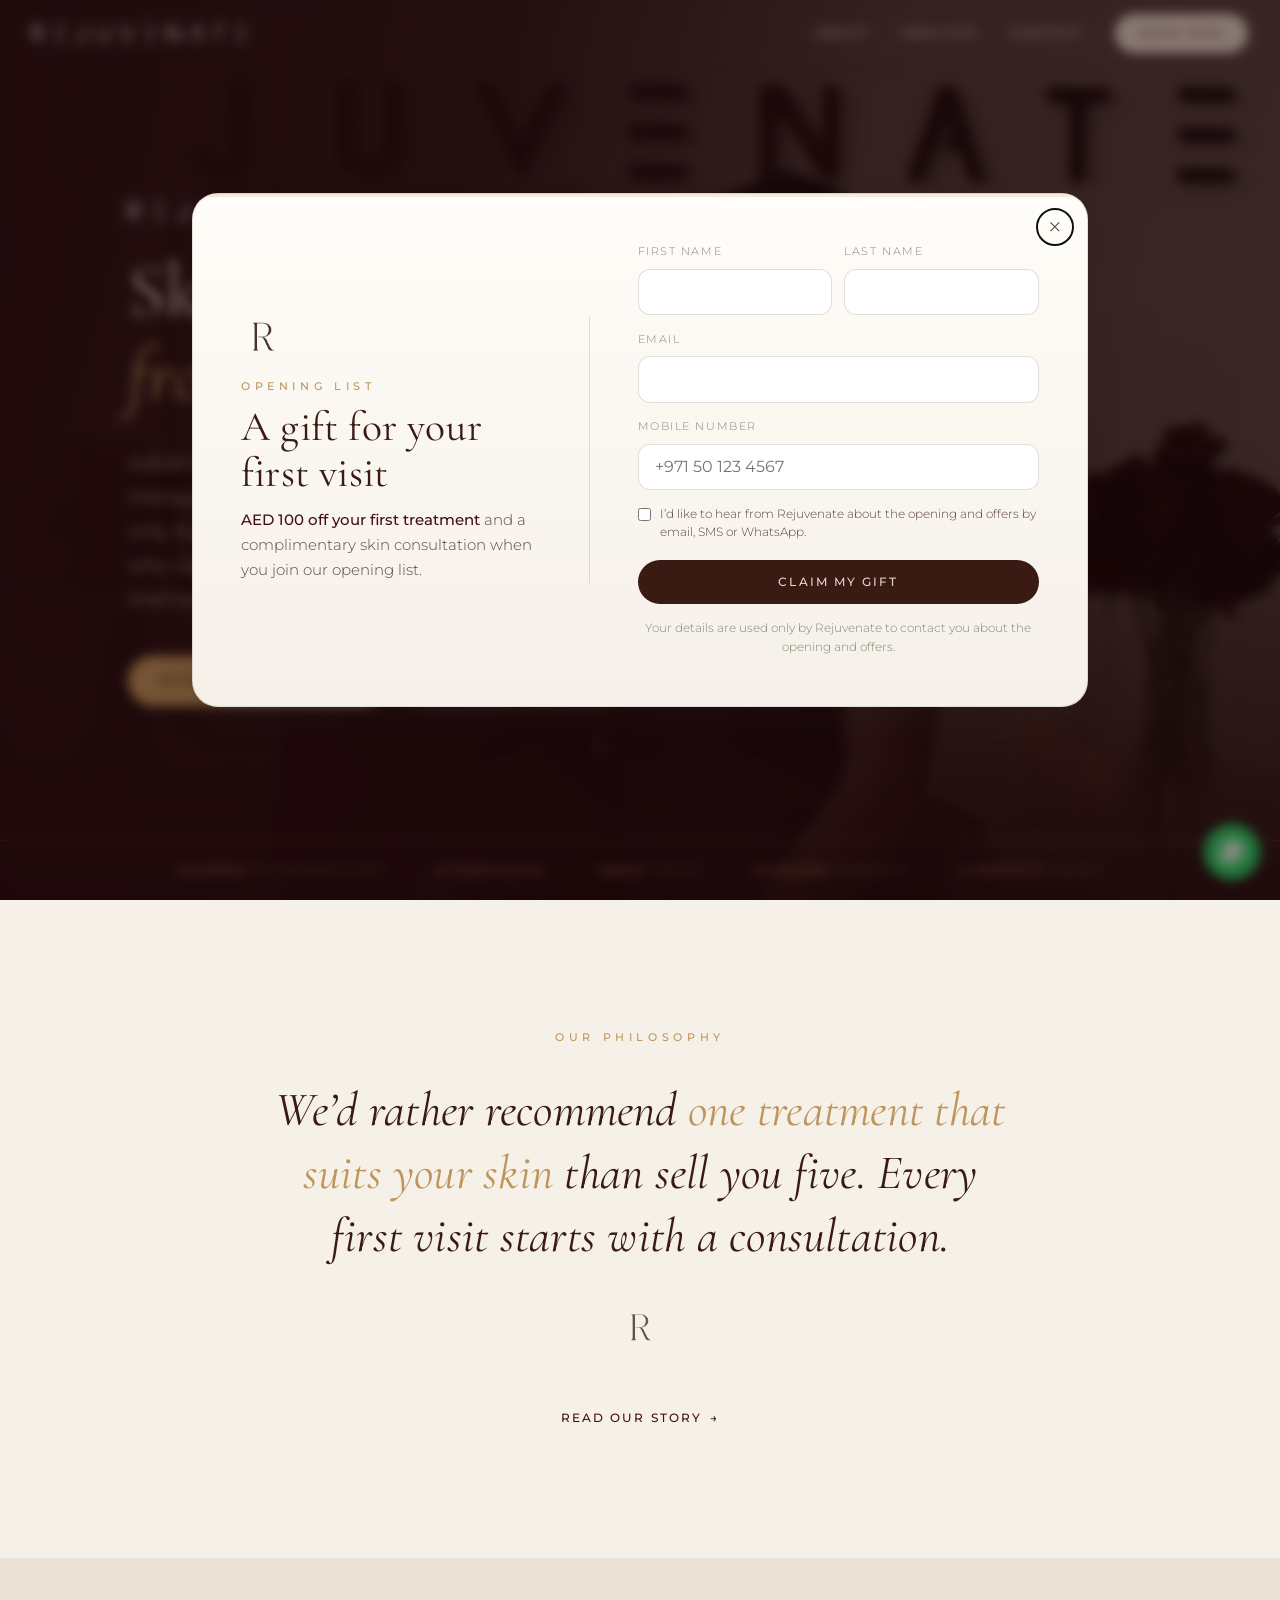
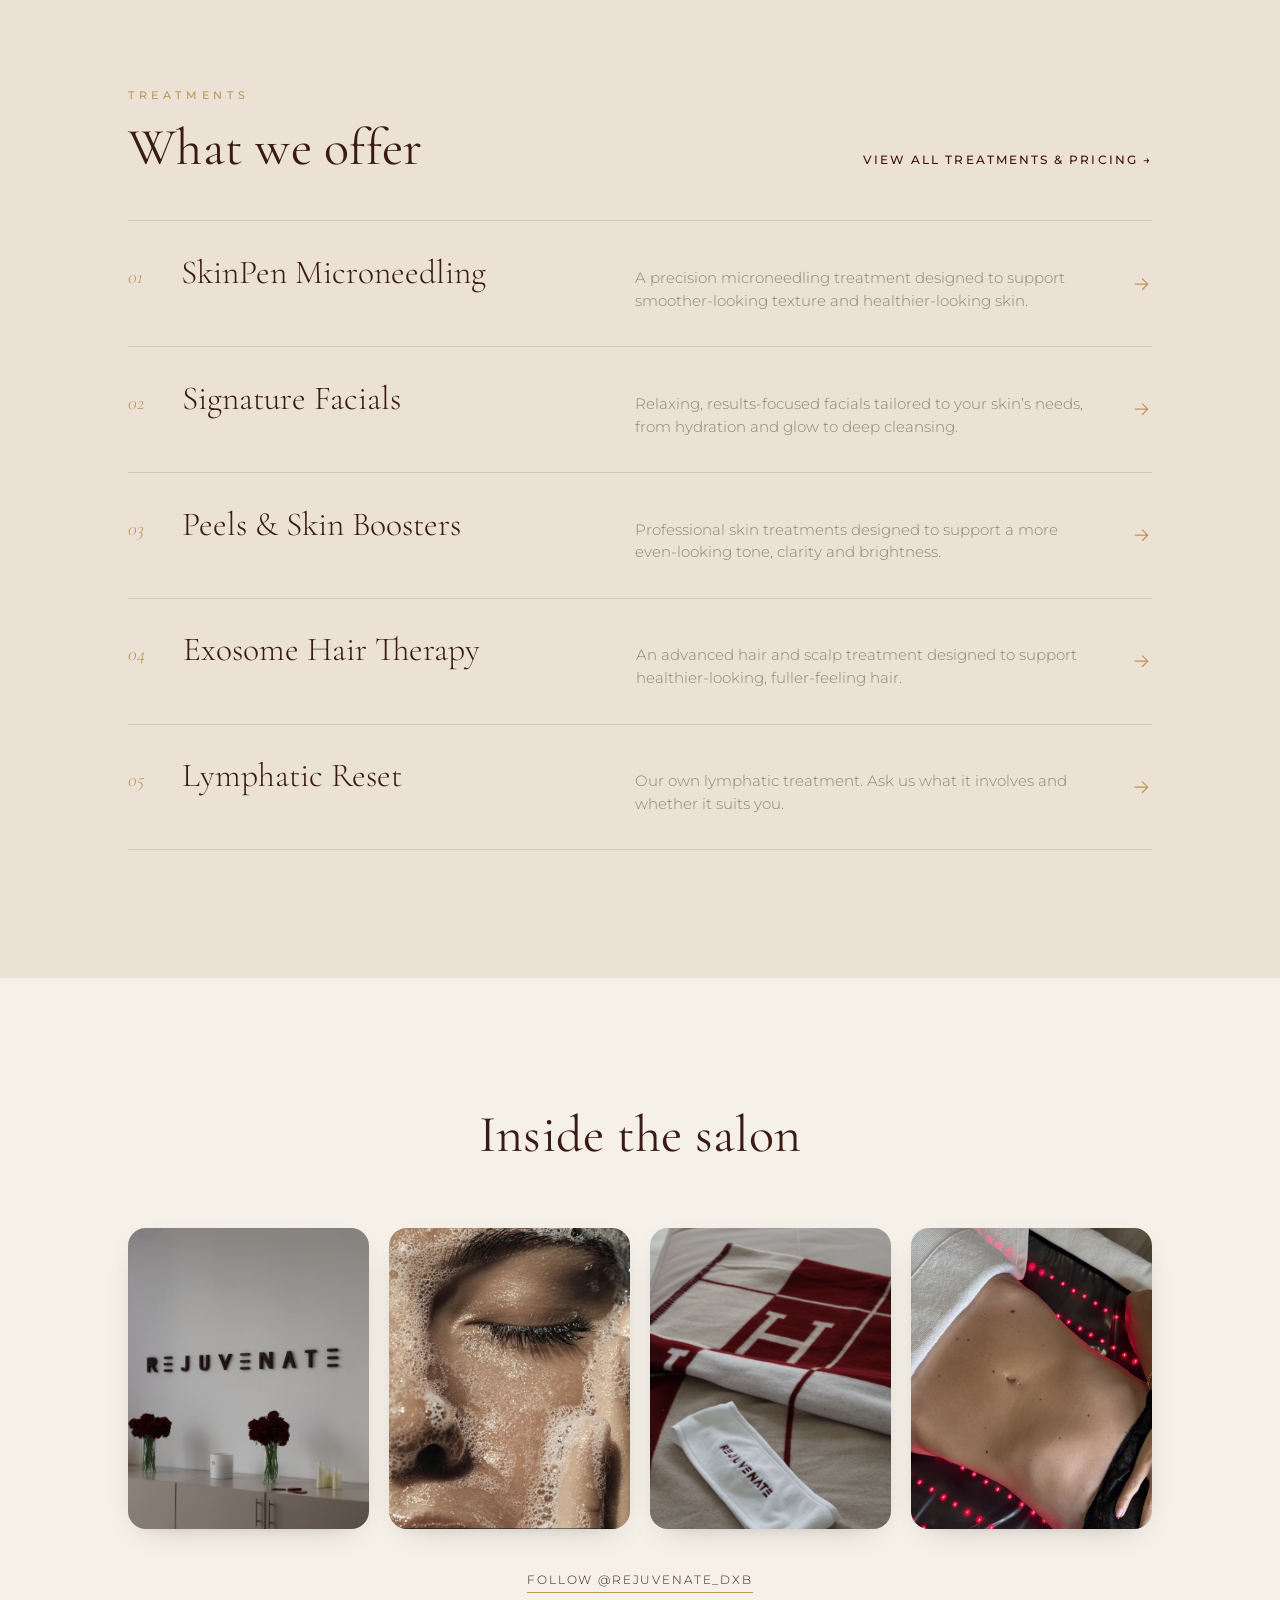
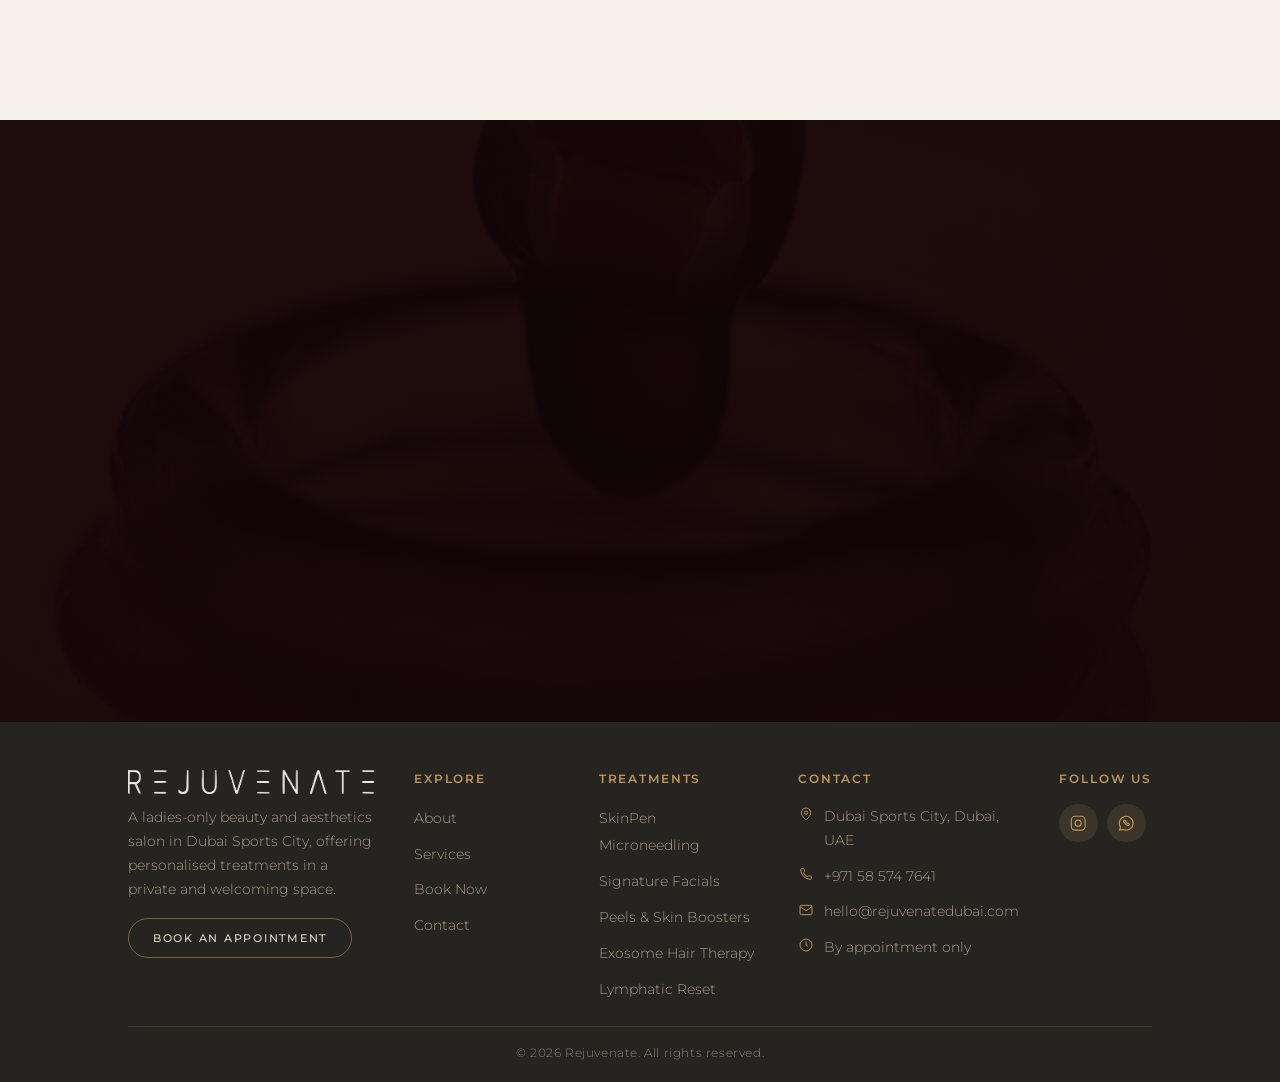
==== commit 10dc79ef: "Add opening-list pop-up, refresh services photos, move SEO to rejuvenatedubai.com - Sign-up pop-up o" ====
--- a/index.html
+++ b/index.html
@@ -20,23 +20,23 @@
       content="ladies salon Sports City Dubai, women's beauty salon Dubai, aesthetics clinic Dubai, ladies-only spa Dubai, facial treatment Dubai, skincare clinic Dubai Sports City, microneedling Dubai, signature facials Dubai, peels and skin boosters Dubai, exosome hair therapy Dubai, lymphatic treatment Dubai, book beauty appointment Dubai, private beauty salon Dubai Sports City"
     />
     <title>Rejuvenate | Ladies Beauty &amp; Aesthetics — Dubai Sports City</title>
-    <link rel="canonical" href="https://rejuvenate.buildyourweb.ae/" />
+    <link rel="canonical" href="https://rejuvenatedubai.com/" />
 
     <link rel="icon" type="image/png" sizes="32x32" href="/assets/favicon-32.png" />
     <link rel="icon" type="image/png" sizes="512x512" href="/assets/favicon.png" />
     <link rel="apple-touch-icon" sizes="180x180" href="/assets/apple-touch-icon.png" />
 
     <meta property="og:type" content="website" />
-    <meta property="og:url" content="https://rejuvenate.buildyourweb.ae/" />
+    <meta property="og:url" content="https://rejuvenatedubai.com/" />
     <meta property="og:title" content="Rejuvenate | Ladies Beauty &amp; Aesthetics — Dubai Sports City" />
     <meta property="og:description" content="A ladies-only beauty and aesthetics salon in Dubai Sports City, offering personalised skin, facial and hair treatments in a calm, private setting." />
-    <meta property="og:image" content="https://rejuvenate.buildyourweb.ae/assets/og-image.jpg" />
+    <meta property="og:image" content="https://rejuvenatedubai.com/assets/og-image.jpg" />
     <meta property="og:site_name" content="Rejuvenate" />
     <meta property="og:locale" content="en_US" />
     <meta name="twitter:card" content="summary_large_image" />
     <meta name="twitter:title" content="Rejuvenate | Ladies Beauty &amp; Aesthetics — Dubai Sports City" />
     <meta name="twitter:description" content="A ladies-only beauty and aesthetics salon in Dubai Sports City, offering personalised skin, facial and hair treatments in a calm, private setting." />
-    <meta name="twitter:image" content="https://rejuvenate.buildyourweb.ae/assets/og-image.jpg" />
+    <meta name="twitter:image" content="https://rejuvenatedubai.com/assets/og-image.jpg" />
 
     <link rel="preload" as="image" href="/assets/images/team-duo.jpg" />
     <link rel="preconnect" href="https://fonts.googleapis.com" />
@@ -45,19 +45,18 @@
       href="https://fonts.googleapis.com/css2?family=Cormorant+Garamond:ital,wght@0,400;0,500;1,400;1,500&family=Montserrat:wght@300;400;500;600&display=swap"
       rel="stylesheet"
     />
-    <link rel="stylesheet" href="/site.css?v=23" />
-
-    <!-- SEO note: this site is on a temporary buildyourweb.ae subdomain. When it moves to its own domain, update canonical/OG/JSON-LD URLs, sitemap.xml, and the robots.txt Sitemap line to match. -->
+    <link rel="stylesheet" href="/site.css?v=25" />
+
     <script type="application/ld+json">
       {
         "@context": "https://schema.org",
         "@type": "BeautySalon",
         "name": "Rejuvenate",
         "description": "A ladies-only beauty and aesthetics salon in Dubai Sports City, offering personalised skin, facial and hair treatments in a calm, private setting.",
-        "url": "https://rejuvenate.buildyourweb.ae/",
+        "url": "https://rejuvenatedubai.com/",
         "telephone": "+971585747641",
         "email": "hello@rejuvenatedubai.com",
-        "image": "https://rejuvenate.buildyourweb.ae/assets/og-image.jpg",
+        "image": "https://rejuvenatedubai.com/assets/og-image.jpg",
         "address": {
           "@type": "PostalAddress",
           "addressLocality": "Dubai Sports City",
@@ -261,6 +260,10 @@
                 <span class="fi" aria-hidden="true"><svg viewBox="0 0 24 24" fill="none" stroke="currentColor" stroke-width="1.5"><rect x="3" y="5" width="18" height="14" rx="2"/><path d="m3 7 9 6 9-6"/></svg></span>
                 <a href="mailto:hello@rejuvenatedubai.com">hello@rejuvenatedubai.com</a>
               </li>
+              <li>
+                <span class="fi" aria-hidden="true"><svg viewBox="0 0 24 24" fill="none" stroke="currentColor" stroke-width="1.5"><circle cx="12" cy="12" r="9"/><path d="M12 7v5l3 2"/></svg></span>
+                <span>By appointment only</span>
+              </li>
             </ul>
           </div>
 
@@ -279,7 +282,7 @@
       </div>
     </footer>
 
-    <script src="/site.js?v=17" defer></script>
+    <script src="/site.js?v=18" defer></script>
     <script>document.getElementById("year").textContent = new Date().getFullYear();</script>
   </body>
 </html>
--- a/site.css
+++ b/site.css
@@ -562,6 +562,7 @@
   .about__grid--flip { grid-template-columns: 1fr; }
   .about__grid--flip .about__media { order: 0; }
   .about__media { aspect-ratio: 3 / 2; max-height: 30rem; }
+  .about__media--square { aspect-ratio: 5 / 4; }   /* taller crop so a full portrait (face and outfit) fits */
 }
 
 /* ============================================================
@@ -685,6 +686,32 @@
 /* Price menu (Services page) */
 .menu { max-width: 50rem; margin-inline: auto; }
 .menu-group + .menu-group { margin-top: clamp(2.5rem, 5vw, 3.75rem); }
+/* Photo between treatment groups */
+.menu-photo {
+  position: relative;
+  margin: clamp(2.5rem, 5vw, 3.75rem) 0;
+  border-radius: var(--radius-lg);
+  overflow: hidden;
+  aspect-ratio: 2 / 1;
+  box-shadow: var(--shadow-soft);
+  background: var(--sand-deep);
+}
+.menu-photo img {
+  width: 100%; height: 100%;
+  object-fit: cover;
+  filter: saturate(0.85) sepia(0.08);
+}
+.menu-photo::after {  /* very faint burgundy tint, as in the galleries */
+  content: "";
+  position: absolute; inset: 0;
+  background: rgba(120,15,20,0.13);
+  pointer-events: none;
+}
+.menu-photo + .menu-group { margin-top: 0; }
+.menu-photo:last-child { margin-bottom: 0; }
+@media (max-width: 820px) {
+  .menu-photo { aspect-ratio: 3 / 2; }
+}
 .menu-group__title {
   font-family: var(--font-display);
   font-size: clamp(1.5rem, 3vw, 2rem);
@@ -928,20 +955,6 @@
 .form__status.is-success { color: var(--espresso); }
 .form__status.is-error { color: var(--burgundy); font-weight: 500; }
 .form .btn:disabled { opacity: 0.6; cursor: wait; }
-.form__test {
-  display: block;
-  margin: 1rem auto 0;
-  background: none;
-  border: 1px dashed var(--taupe);
-  border-radius: 999px;
-  padding: 0.45rem 1rem;
-  font: inherit;
-  font-size: 0.72rem;
-  letter-spacing: 0.08em;
-  color: var(--sage);
-  cursor: pointer;
-}
-.form__test[hidden] { display: none; }
 
 /* Enquiry confirmation dialog */
 .confirm {
@@ -1094,7 +1107,12 @@
   .footer__brand { grid-column: 1 / -1; }
 }
 @media (max-width: 560px) {
-  .footer__top { grid-template-columns: 1fr 1fr; }
+  .footer__top { grid-template-columns: 1fr 1fr; row-gap: 1.75rem; }
+  /* Contact and Follow Us run full width below Explore and Treatments */
+  .footer__top > :nth-child(4),
+  .footer__top > :nth-child(5) { grid-column: 1 / -1; }
+  .footer__top > :nth-child(5) { text-align: center; }
+  .footer__top > :nth-child(5) .footer__socials { justify-content: center; }
 }
 
 /* ============================================================
@@ -1284,6 +1302,10 @@
   padding: clamp(1.25rem, 4vw, 2.75rem);
 }
 #bookapp-reservation-widget { min-height: 320px; }
+@media (max-width: 560px) {
+  .page-hero { padding-top: 9.5rem; }   /* more room between the fixed header and the hero text */
+  .booking-wrap { margin-top: -1.5rem; }   /* card no longer hugs the hero's bottom edge */
+}
 .booking-fallback {
   text-align: center;
   color: var(--sage);
@@ -1380,3 +1402,123 @@
   .wa-float-btn { right: 14px; bottom: calc(14px + env(safe-area-inset-bottom, 0px)); width: 50px; height: 50px; }
   .wa-float-btn svg { width: 26px; height: 26px; }
 }
+
+/* ============================================================
+   Opening-list sign-up pop-up (added by site.js)
+   Reuses the .confirm dialog; minimises to a tab beside WhatsApp.
+   ============================================================ */
+.signup-pop .confirm__card {
+  max-height: calc(100dvh - 2rem);
+  overflow-y: auto;
+  scrollbar-width: none;
+}
+.signup-pop .confirm__title { font-size: clamp(1.9rem, 5.5vw, 2.25rem); margin: 0.6rem 0 0.75rem; }
+.signup-pop .confirm__mark { height: 2.5rem; margin-bottom: 1rem; }
+.signup-pop .confirm__text { max-width: 36ch; margin-bottom: 1.5rem; }
+.signup-pop .confirm__text strong { color: var(--burgundy); font-weight: 500; }
+.signup-pop__form { text-align: left; }
+.signup-pop__form .field { margin-bottom: 0.9rem; }
+.signup-pop__row { display: grid; grid-template-columns: 1fr 1fr; gap: 0.75rem; }
+.signup-pop__consent {
+  display: flex;
+  gap: 0.6rem;
+  align-items: flex-start;
+  font-size: 0.78rem;
+  line-height: 1.5;
+  color: var(--ink-soft);
+  margin: 0.25rem 0 1.1rem;
+  cursor: pointer;
+}
+.signup-pop__consent input { margin-top: 0.2rem; accent-color: var(--espresso); flex-shrink: 0; }
+.signup-pop__form .btn { width: 100%; }
+.signup-pop__form .btn:disabled { opacity: 0.6; cursor: wait; }
+.signup-pop__note { font-size: 0.72rem; color: var(--sage); text-align: center; margin-top: 0.9rem; }
+
+.signup-tab {
+  position: fixed;
+  right: calc(20px + 56px + 12px);   /* left of the WhatsApp button */
+  bottom: calc(26px + env(safe-area-inset-bottom, 0px));
+  height: 44px;
+  display: inline-flex;
+  align-items: center;
+  gap: 0.5rem;
+  padding: 0 1.1rem 0 0.9rem;
+  font-family: var(--font-body);
+  font-size: 0.68rem;
+  font-weight: 500;
+  letter-spacing: 0.14em;
+  text-transform: uppercase;
+  color: var(--espresso);
+  background: linear-gradient(180deg, #fffdf9, var(--sand));
+  border: 1px solid var(--gold);
+  border-radius: 999px;
+  box-shadow: 0 4px 14px rgba(0, 0, 0, 0.18);
+  cursor: pointer;
+  z-index: 9999;
+  opacity: 0;
+  visibility: hidden;
+  transform: translateX(12px);
+  transition: opacity 0.35s var(--ease), transform 0.35s var(--ease), visibility 0.35s;
+}
+.signup-tab.is-visible { opacity: 1; visibility: visible; transform: none; }
+.signup-tab:hover { background: #fffdf9; transform: translateY(-2px); }
+.signup-tab svg { width: 18px; height: 18px; color: var(--gold); }
+@media (max-width: 480px) {
+  .signup-tab { right: calc(14px + 50px + 10px); bottom: calc(17px + env(safe-area-inset-bottom, 0px)); }
+}
+@media (max-width: 340px) {
+  .signup-pop__row { grid-template-columns: 1fr; gap: 0; }
+}
+/* Desktop: wide card with the offer on the left and the form on the right */
+@media (min-width: 900px) {
+  .signup-pop:not(.is-joined) .confirm__card {
+    width: min(56rem, 100%);
+    padding: 3rem;
+    text-align: left;
+  }
+  .signup-pop__body {
+    display: grid;
+    grid-template-columns: 1fr 1.15fr;
+    gap: 3rem;
+    align-items: center;
+  }
+  .signup-pop__intro {
+    padding-right: 3rem;
+    border-right: 1px solid var(--line);
+  }
+  .signup-pop__intro .confirm__mark { margin: 0 0 1.25rem; }
+  .signup-pop__intro .confirm__title { font-size: 2.6rem; }
+  .signup-pop__intro .confirm__text { margin: 0; }
+}
+/* Page behind the pop-up doesn't scroll */
+html.signup-lock,
+html.signup-lock body { overflow: hidden; }
+/* Auto-close countdown along the top edge of the card */
+.signup-pop .confirm__card { overflow-x: hidden; }
+.signup-pop__timer {
+  position: absolute;
+  top: 0; left: 0; right: 0;
+  height: 3px;
+  background: rgba(190, 149, 90, 0.18);
+  opacity: 0;
+  transition: opacity 0.3s;
+}
+.signup-pop.is-counting .signup-pop__timer { opacity: 1; }
+.signup-pop__timer i {
+  display: block;
+  height: 100%;
+  background: var(--gold);
+  transform-origin: left;
+}
+/* Minimise: content fades first, then an empty card-shaped ghost morphs into the tab */
+.signup-pop .confirm__card > * { transition: opacity 0.16s ease-out; }
+.signup-pop.is-emptying .confirm__card > * { opacity: 0; }
+.signup-ghost {
+  position: fixed;
+  z-index: 10001;
+  background: linear-gradient(180deg, #fffdf9, var(--sand));
+  border: 1px solid var(--line);
+  border-radius: var(--radius-lg);
+  box-shadow: var(--shadow);
+  pointer-events: none;
+}
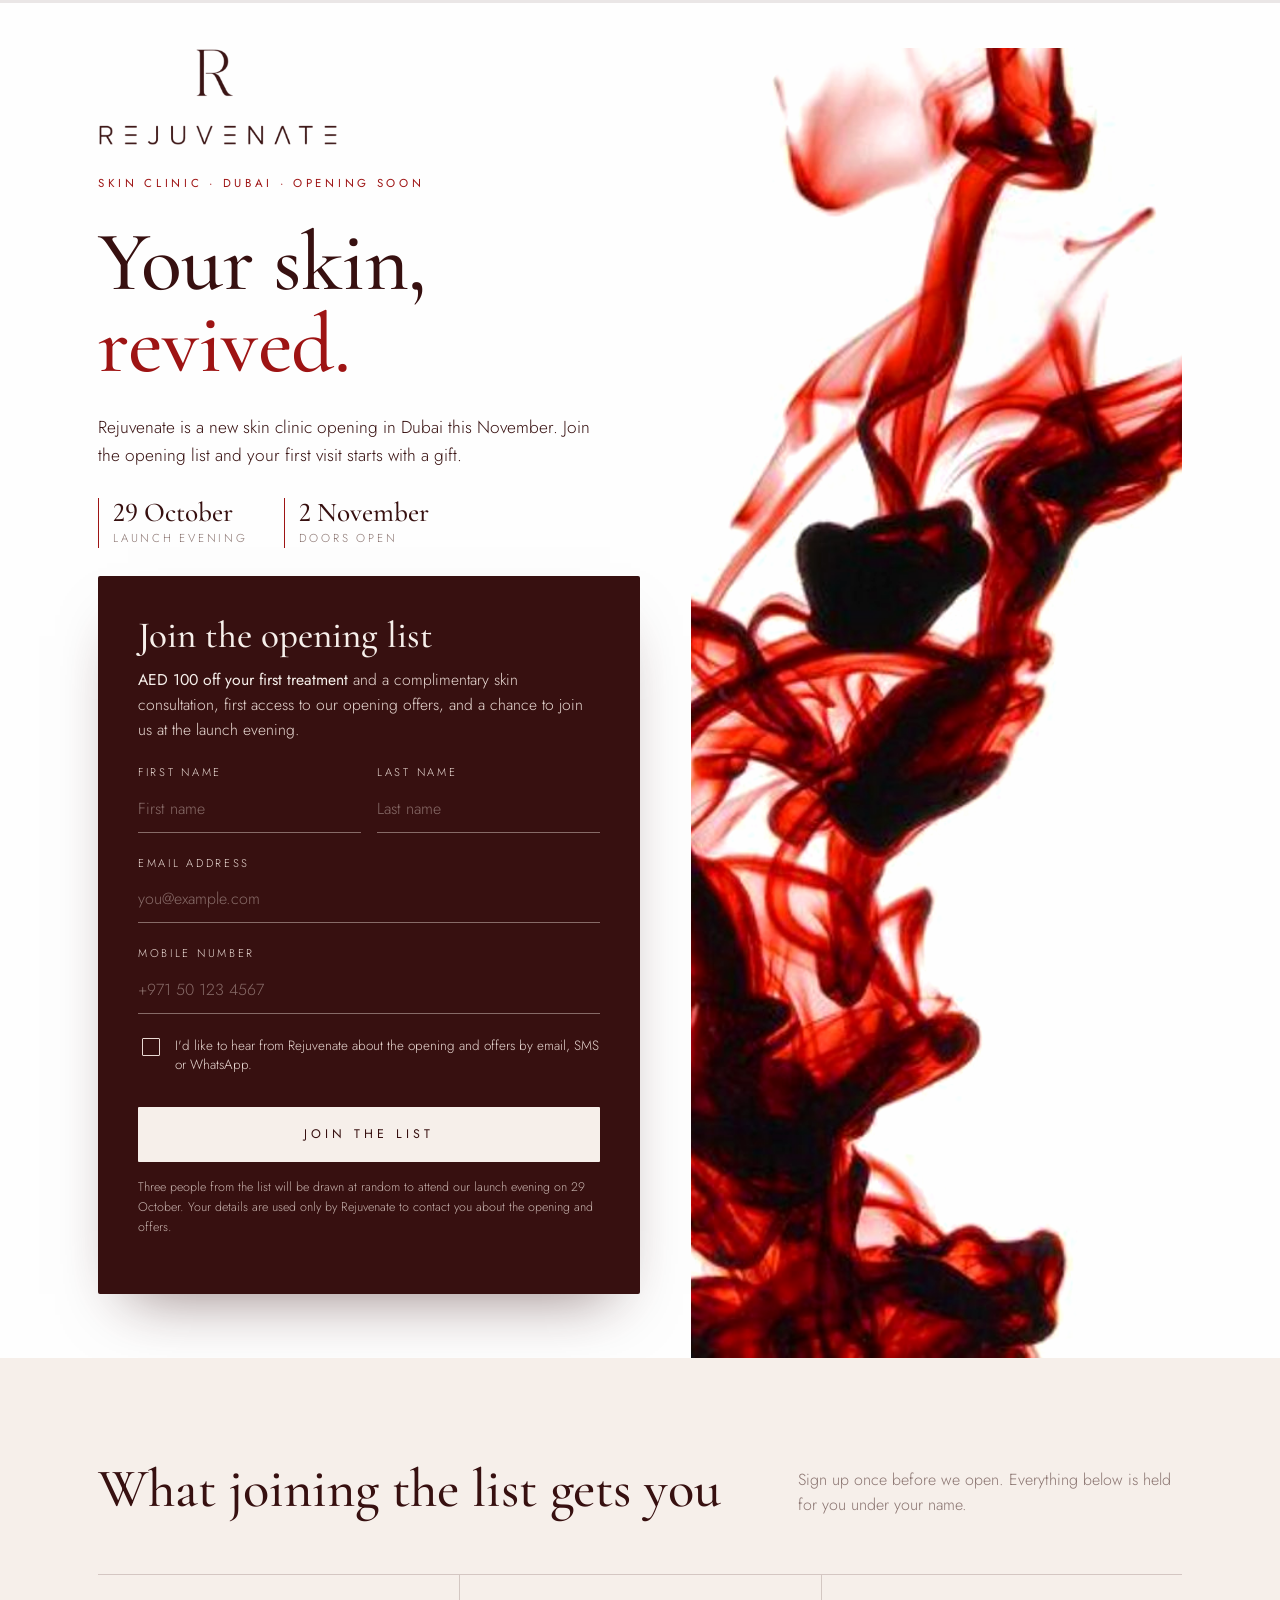
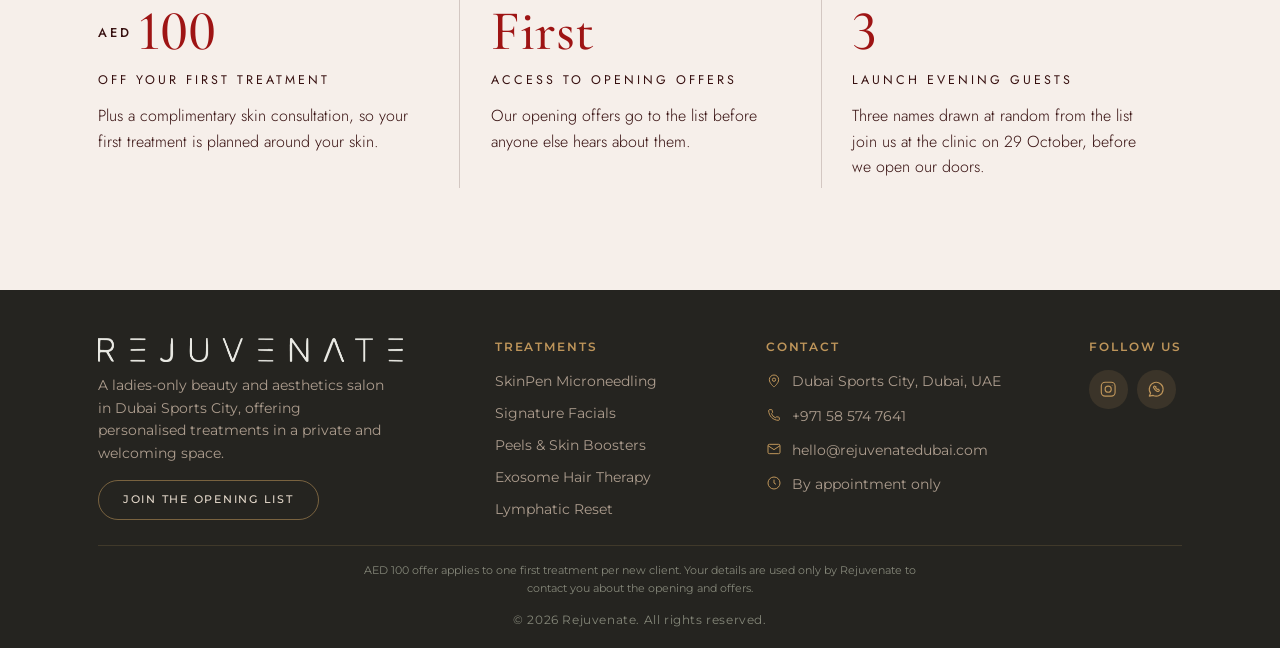
==== commit 1659b15e: "Match landing footer details to the main site Fix the footer email (hello@rejuvenatedubai.com), add " ====
--- a/index.html
+++ b/index.html
@@ -1,288 +1,479 @@
 <!DOCTYPE html>
-<!--
-  ============================================================
-  Website designed & developed by BuildYourWeb
-  https://buildyourweb.ae
-  Crafted for Rejuvenate - Ladies Beauty & Aesthetics, Dubai Sports City.
-  (c) BuildYourWeb. All rights reserved.
-  ============================================================
--->
 <html lang="en">
-  <head>
-    <meta charset="UTF-8" />
-    <meta name="viewport" content="width=device-width, initial-scale=1.0, viewport-fit=cover" />
-    <meta
-      name="description"
-      content="Rejuvenate is a ladies-only beauty and aesthetics salon in Dubai Sports City, offering personalised facials, advanced skin treatments, microneedling, peels, boosters, hair therapy and beauty care in a private, welcoming space."
-    />
-    <meta
-      name="keywords"
-      content="ladies salon Sports City Dubai, women's beauty salon Dubai, aesthetics clinic Dubai, ladies-only spa Dubai, facial treatment Dubai, skincare clinic Dubai Sports City, microneedling Dubai, signature facials Dubai, peels and skin boosters Dubai, exosome hair therapy Dubai, lymphatic treatment Dubai, book beauty appointment Dubai, private beauty salon Dubai Sports City"
-    />
-    <title>Rejuvenate | Ladies Beauty &amp; Aesthetics — Dubai Sports City</title>
-    <link rel="canonical" href="https://rejuvenatedubai.com/" />
-
-    <link rel="icon" type="image/png" sizes="32x32" href="/assets/favicon-32.png" />
-    <link rel="icon" type="image/png" sizes="512x512" href="/assets/favicon.png" />
-    <link rel="apple-touch-icon" sizes="180x180" href="/assets/apple-touch-icon.png" />
-
-    <meta property="og:type" content="website" />
-    <meta property="og:url" content="https://rejuvenatedubai.com/" />
-    <meta property="og:title" content="Rejuvenate | Ladies Beauty &amp; Aesthetics — Dubai Sports City" />
-    <meta property="og:description" content="A ladies-only beauty and aesthetics salon in Dubai Sports City, offering personalised skin, facial and hair treatments in a calm, private setting." />
-    <meta property="og:image" content="https://rejuvenatedubai.com/assets/og-image.jpg" />
-    <meta property="og:site_name" content="Rejuvenate" />
-    <meta property="og:locale" content="en_US" />
-    <meta name="twitter:card" content="summary_large_image" />
-    <meta name="twitter:title" content="Rejuvenate | Ladies Beauty &amp; Aesthetics — Dubai Sports City" />
-    <meta name="twitter:description" content="A ladies-only beauty and aesthetics salon in Dubai Sports City, offering personalised skin, facial and hair treatments in a calm, private setting." />
-    <meta name="twitter:image" content="https://rejuvenatedubai.com/assets/og-image.jpg" />
-
-    <link rel="preload" as="image" href="/assets/images/team-duo.jpg" />
-    <link rel="preconnect" href="https://fonts.googleapis.com" />
-    <link rel="preconnect" href="https://fonts.gstatic.com" crossorigin />
-    <link
-      href="https://fonts.googleapis.com/css2?family=Cormorant+Garamond:ital,wght@0,400;0,500;1,400;1,500&family=Montserrat:wght@300;400;500;600&display=swap"
-      rel="stylesheet"
-    />
-    <link rel="stylesheet" href="/site.css?v=25" />
-
-    <script type="application/ld+json">
-      {
-        "@context": "https://schema.org",
-        "@type": "BeautySalon",
-        "name": "Rejuvenate",
-        "description": "A ladies-only beauty and aesthetics salon in Dubai Sports City, offering personalised skin, facial and hair treatments in a calm, private setting.",
-        "url": "https://rejuvenatedubai.com/",
-        "telephone": "+971585747641",
-        "email": "hello@rejuvenatedubai.com",
-        "image": "https://rejuvenatedubai.com/assets/og-image.jpg",
-        "address": {
-          "@type": "PostalAddress",
-          "addressLocality": "Dubai Sports City",
-          "addressRegion": "Dubai",
-          "addressCountry": "AE"
-        },
-        "areaServed": {
-          "@type": "City",
-          "name": "Dubai"
-        },
-        "sameAs": [
-          "https://www.instagram.com/rejuvenate_dxb/"
-        ],
-        "makesOffer": [
-          { "@type": "Offer", "itemOffered": { "@type": "Service", "name": "SkinPen Microneedling" } },
-          { "@type": "Offer", "itemOffered": { "@type": "Service", "name": "Signature Facials" } },
-          { "@type": "Offer", "itemOffered": { "@type": "Service", "name": "Peels & Skin Boosters" } },
-          { "@type": "Offer", "itemOffered": { "@type": "Service", "name": "Lymphatic Reset" } },
-          { "@type": "Offer", "itemOffered": { "@type": "Service", "name": "Exosome Hair Therapy" } }
-        ]
-      }
-    </script>
-  </head>
-  <body>
-    <!-- ============================ HEADER ============================ -->
-    <header class="site-header" id="top">
-      <a href="/" class="brand" aria-label="Rejuvenate home">
-        <img class="brand__full" src="/assets/logo/rejuvenate_logo_transparent.png" alt="Rejuvenate" />
-        <img class="brand__mark" src="/assets/logo/r_logo_transparent.png" alt="" aria-hidden="true" />
-      </a>
-      <nav class="nav" aria-label="Primary">
-        <a href="/about/">About</a>
-        <a href="/services/">Services</a>
-        <a href="/contact/">Contact</a>
-        <a href="/book/" class="btn btn--dark">Book Now</a>
-      </nav>
-      <button class="nav-toggle" aria-label="Open menu" aria-controls="nav" aria-expanded="false">
-        <span></span><span></span><span></span>
-      </button>
-    </header>
-
-    <main>
-      <!-- ============================ HERO ============================ -->
-      <section class="hero" aria-label="Introduction">
-        <div class="wrap">
-          <div class="hero__inner">
-            <img class="hero__logo" src="/assets/logo/rejuvenate_logo_transparent.png" alt="Rejuvenate" />
-            <h1 class="display">Skin and wellness, <em>from the inside out</em></h1>
-            <p>
-              Advanced facials, lymphatic drainage, LED therapy and wellness massage.
-              One ladies-only hub in Dubai Sports City, made for women who want to glow,
-              unwind and feel like themselves again.
-            </p>
-            <div class="hero__actions">
-              <a href="/book/" class="btn btn--primary">Book an appointment</a>
-              <a href="/services/" class="btn btn--ghost">View treatments</a>
+<head>
+<meta charset="UTF-8">
+<meta name="viewport" content="width=device-width, initial-scale=1.0, viewport-fit=cover">
+<title>Rejuvenate | Join the Opening List</title>
+<meta name="description" content="Rejuvenate is a new skin clinic opening in Dubai on 2 November. Join the opening list for AED 100 off your first treatment and a complimentary skin consultation.">
+<meta name="theme-color" content="#ffffff">
+<link rel="canonical" href="https://rejuvenate.buildyourweb.ae/">
+
+<link rel="icon" type="image/png" sizes="32x32" href="assets/favicon-32.png">
+<link rel="icon" type="image/png" sizes="512x512" href="assets/favicon.png">
+<link rel="apple-touch-icon" sizes="180x180" href="assets/apple-touch-icon.png">
+
+<!-- Open Graph -->
+<meta property="og:type" content="website">
+<meta property="og:url" content="https://rejuvenate.buildyourweb.ae/">
+<meta property="og:title" content="Rejuvenate | Join the Opening List">
+<meta property="og:description" content="A new skin clinic opening in Dubai on 2 November. Join the opening list for AED 100 off your first treatment.">
+<meta property="og:image" content="https://rejuvenate.buildyourweb.ae/assets/logo/rejuvenate_full_logo.png">
+<meta property="og:image:secure_url" content="https://rejuvenate.buildyourweb.ae/assets/logo/rejuvenate_full_logo.png">
+<meta property="og:image:type" content="image/png">
+<meta property="og:image:alt" content="Rejuvenate Skin Clinic, Dubai">
+<meta property="og:site_name" content="Rejuvenate">
+<meta property="og:locale" content="en_US">
+
+<!-- Twitter Card -->
+<meta name="twitter:card" content="summary_large_image">
+<meta name="twitter:url" content="https://rejuvenate.buildyourweb.ae/">
+<meta name="twitter:title" content="Rejuvenate | Join the Opening List">
+<meta name="twitter:description" content="A new skin clinic opening in Dubai on 2 November. Join the opening list for AED 100 off your first treatment.">
+<meta name="twitter:image" content="https://rejuvenate.buildyourweb.ae/assets/logo/rejuvenate_full_logo.png">
+<meta name="twitter:image:alt" content="Rejuvenate Skin Clinic, Dubai">
+
+<meta name="author" content="Rejuvenate">
+<meta name="keywords" content="Rejuvenate, skin clinic, Dubai, Sports City, opening">
+
+<link rel="preload" as="image" href="assets/hero.jpg">
+<link rel="preload" as="font" type="font/woff2" href="assets/fonts/cormorant-garamond-500.woff2" crossorigin>
+<link rel="preconnect" href="https://fonts.googleapis.com">
+<link rel="preconnect" href="https://fonts.gstatic.com" crossorigin>
+<link rel="stylesheet" href="https://fonts.googleapis.com/css2?family=Jost:wght@300;400;500&family=Montserrat:wght@400;500;600&display=swap">
+<style>
+@font-face{font-family:"Cormorant Garamond";src:url(assets/fonts/cormorant-garamond-500.woff2) format("woff2");font-weight:500;font-style:normal;font-display:swap}
+/* Layout: white ink-poster hero (mirrors the brand's grid), burgundy sign-up panel, porcelain benefits band, charcoal footer */
+:root{
+  --oxblood:#371010;      /* logo ground */
+  --oxblood-2:#4a1a19;
+  --ink:#9e1414;          /* red ink accent */
+  --porcelain:#f6efea;    /* warm cream from the clinic interior */
+  --paper:#fefefe;        /* ink-photo white */
+  --taupe:#8a7470;        /* muted text on light */
+  --blush:#e9d9d3;        /* hairlines, muted text on dark */
+  --serif:"Cormorant Garamond","Times New Roman",serif;
+  --sans:"Jost","Avenir Next","Helvetica Neue",Arial,sans-serif;
+  color-scheme:light;
+}
+*{box-sizing:border-box;font-variant-numeric:lining-nums}
+[hidden]{display:none!important}
+img{max-width:100%}
+html{-webkit-text-size-adjust:100%;scroll-behavior:smooth;overscroll-behavior:none;scrollbar-width:none;background-color:#252420}
+/* Hide the native side scrollbar (as on the main site); the scroll-progress bar shows position instead */
+html::-webkit-scrollbar{width:0;height:0}
+@media (prefers-reduced-motion:reduce){html{scroll-behavior:auto}}
+/* Scroll-progress bar: same look as the main site's, pinned to the top edge since there is no navbar */
+.scroll-progress{position:fixed;top:0;left:0;right:0;z-index:50;height:3px;background:rgba(58,27,20,.10);overflow:hidden;pointer-events:none}
+.scroll-progress i{display:block;height:100%;width:100%;background:#3A1B14;transform:scaleX(0);transform-origin:left center;will-change:transform}
+body{margin:0;background:var(--paper);color:var(--oxblood);font-family:var(--sans);font-weight:300;font-size:16px;line-height:1.6;-webkit-font-smoothing:antialiased}
+.wrap{max-width:1180px;margin:0 auto;padding-inline:clamp(16px,4vw,48px)}
+.eyebrow{font-family:var(--sans);font-weight:400;font-size:.72rem;letter-spacing:.32em;text-transform:uppercase}
+
+/* HERO */
+.hero{position:relative;overflow:hidden;background:var(--paper)}
+.hero-grid{display:grid;grid-template-columns:minmax(0,1.05fr) minmax(0,.95fr);gap:clamp(24px,4vw,64px);align-items:stretch;padding-block:clamp(28px,4vw,48px) 0}
+.hero-copy{display:flex;flex-direction:column;gap:28px;padding-bottom:clamp(32px,5vw,72px);min-width:0}
+.logo{width:clamp(170px,22vw,240px);height:auto;display:block}
+.hero h1{font-family:var(--serif);font-weight:500;font-size:clamp(2.9rem,6.6vw,5.4rem);line-height:.98;letter-spacing:-.005em;margin:0;text-wrap:balance}
+.hero h1 em{font-style:normal;color:var(--ink)}
+.hero .eyebrow{margin:0;color:var(--ink)}
+.lede{font-size:1.08rem;max-width:30em;margin:0;color:var(--oxblood)}
+.dates{display:flex;flex-wrap:wrap;gap:12px 36px;margin:0;padding:0;list-style:none}
+.dates li{display:flex;flex-direction:column;gap:2px;padding-left:14px;border-left:1px solid var(--ink)}
+.dates .d{font-family:var(--serif);font-weight:500;font-size:1.7rem;line-height:1.1}
+.dates .l{font-size:.72rem;letter-spacing:.24em;text-transform:uppercase;color:var(--taupe)}
+.hero-art{position:relative;min-height:520px;min-width:0}
+.hero-art img{position:absolute;inset:0;width:100%;height:100%;object-fit:cover;object-position:62% 20%;mix-blend-mode:multiply;filter:contrast(1.06) brightness(1.03)}
+
+/* FORM PANEL */
+.join{background:var(--oxblood);color:var(--porcelain);border-radius:2px;padding:clamp(24px,3.4vw,40px);display:flex;flex-direction:column;gap:22px;box-shadow:0 30px 60px -30px rgba(55,16,16,.55)}
+.form-view{display:grid;gap:22px}
+.join-head{display:grid;gap:10px}
+.join h2{font-family:var(--serif);font-weight:500;font-size:clamp(1.9rem,2.9vw,2.35rem);line-height:1.1;margin:0}
+.join .gift{margin:0;color:var(--blush);font-size:.98rem}
+.join .gift strong{color:var(--porcelain);font-weight:400}
+form{display:grid;gap:16px;margin:0 0 1em}
+.field{display:grid;gap:6px}
+.name-row{display:grid;grid-template-columns:1fr 1fr;gap:16px}
+@media (max-width:480px){.name-row{grid-template-columns:1fr}}
+.field label{font-size:.7rem;letter-spacing:.24em;text-transform:uppercase;color:var(--blush)}
+.field input{width:100%;font:inherit;font-weight:300;font-size:1rem;color:var(--porcelain);background:transparent;border:0;border-bottom:1px solid rgba(233,217,211,.45);padding:8px 0 10px;border-radius:0;outline:none;transition:border-color .2s}
+.field input::placeholder{color:rgba(233,217,211,.45)}
+.field input:focus{border-bottom-color:var(--porcelain)}
+.field input[aria-invalid="true"]{border-bottom-color:#ff9c8f}
+.err{font-size:.8rem;color:#ffb3a8}
+.consent{display:flex;gap:12px;align-items:flex-start;font-size:.84rem;color:var(--blush);line-height:1.45}
+.consent input{appearance:none;-webkit-appearance:none;flex:none;width:18px;height:18px;margin-top:2px;border:1px solid var(--blush);border-radius:1px;background:transparent;display:grid;place-content:center;cursor:pointer}
+.consent input::after{content:"";width:9px;height:9px;background:var(--porcelain);transform:scale(0);transition:transform .15s}
+.consent input:checked::after{transform:scale(1)}
+button{font:inherit;font-weight:400;font-size:.78rem;letter-spacing:.32em;text-transform:uppercase;color:var(--oxblood);background:var(--porcelain);border:0;border-radius:1px;padding:18px 24px;cursor:pointer;transition:background .2s,color .2s}
+button:hover{background:#fff}
+button:disabled{opacity:.6;cursor:progress}
+:focus-visible{outline:2px solid var(--ink);outline-offset:3px}
+.join :focus-visible{outline-color:var(--porcelain)}
+.form-note{font-size:.78rem;color:var(--blush);opacity:.8;margin:0}
+.form-error{margin:0;font-size:.88rem;color:#ffb3a8}
+.thanks{display:flex;flex-direction:column;gap:14px}
+.thanks h2{font-size:clamp(1.9rem,3vw,2.4rem)}
+.thanks p{margin:0;color:var(--blush)}
+.thanks .seal{font-family:var(--serif);font-weight:500;font-size:3.2rem;line-height:1;color:var(--porcelain)}
+
+/* BENEFITS */
+.perks{background:var(--porcelain);padding-block:clamp(56px,8vw,104px)}
+.perks-head{display:flex;flex-wrap:wrap;justify-content:space-between;align-items:end;gap:16px;margin-bottom:clamp(32px,5vw,56px)}
+.perks h2{font-family:var(--serif);font-weight:500;font-size:clamp(2.2rem,4.4vw,3.4rem);line-height:1.05;margin:0;max-width:13em;text-wrap:balance}
+.perks-head p{margin:0;color:var(--taupe);max-width:24em}
+.perk-list{display:grid;grid-template-columns:repeat(3,minmax(0,1fr));gap:0;margin:0;padding:0;list-style:none;border-top:1px solid rgba(55,16,16,.18)}
+.perk{padding:28px clamp(16px,2.4vw,32px) 8px 0;display:flex;flex-direction:column;gap:12px;min-width:0}
+.perk + .perk{padding-left:clamp(16px,2.4vw,32px);border-left:1px solid rgba(55,16,16,.18)}
+.perk .big{font-family:var(--serif);font-weight:500;font-size:clamp(2.7rem,4.4vw,3.8rem);line-height:1;color:var(--ink)}
+.perk .big small{font-family:var(--sans);font-size:.8rem;letter-spacing:.24em;vertical-align:.9em;margin-right:6px;color:var(--oxblood)}
+.perk h3{margin:0;font-family:var(--sans);font-weight:400;font-size:.78rem;letter-spacing:.24em;text-transform:uppercase}
+.perk p{margin:0;color:var(--oxblood);max-width:24em}
+
+
+/* FOOTER: mirrors the main site's .site-footer (main branch, site.css) */
+.site-footer{--charcoal:#252420;--cream:#E3D7C9;--ftaupe:#AD9D8E;--gold:#BE955A;--sage:#858779;--fbody:"Montserrat",Arial,sans-serif;background:var(--charcoal);color:var(--ftaupe);font-family:var(--fbody);font-weight:400;line-height:1.6;padding-block:clamp(2.25rem,4vw,3rem) 1.2rem;padding-bottom:calc(1.2rem + env(safe-area-inset-bottom,0px))}
+.site-footer ul{list-style:none;margin:0;padding:0}
+.site-footer p{margin:0}
+.footer__top{display:grid;grid-template-columns:1.7fr 1.1fr 1.35fr auto;gap:clamp(1.5rem,3.5vw,2.5rem);padding-bottom:1.5rem;border-bottom:1px solid rgba(190,149,90,.18)}
+.footer__brand img{display:block;height:1.5rem;width:auto;filter:brightness(0) invert(1) sepia(.3) saturate(1.3) hue-rotate(-6deg);opacity:.9;margin-bottom:.75rem}
+.footer__brand p{font-size:.88rem;max-width:32ch;margin-bottom:1rem}
+.footer__cta{display:inline-flex;align-items:center;padding:.62rem 1.5rem;font-size:.68rem;font-weight:500;letter-spacing:.16em;text-transform:uppercase;text-decoration:none;color:var(--cream);border:1px solid rgba(190,149,90,.55);border-radius:999px;transition:background-color .25s,border-color .25s,color .25s}
+.footer__cta:hover{background:var(--gold);border-color:var(--gold);color:#2c1a0d}
+.footer__col h4{margin:0 0 .85rem;font-size:.72rem;font-weight:600;letter-spacing:.16em;text-transform:uppercase;color:var(--gold)}
+.footer__col ul{display:grid;gap:.55rem;font-size:.9rem}
+.footer__col a{text-decoration:none;color:var(--ftaupe);font-size:.9rem;transition:color .2s}
+.footer__col a:hover{color:var(--cream)}
+.footer__col ul.footer__contact{gap:.7rem}
+.footer__contact li{display:flex;align-items:flex-start;gap:.65rem;font-size:.9rem}
+.footer__contact .fi{color:var(--gold);flex-shrink:0;line-height:0;margin-top:.15rem}
+.footer__contact .fi svg{width:1rem;height:1rem;display:block}
+.footer__socials{display:flex;gap:.6rem}
+.footer__socials a{width:2.4rem;height:2.4rem;display:grid;place-items:center;border-radius:50%;background:rgba(190,149,90,.14);color:var(--gold);transition:background-color .25s,color .25s,transform .25s}
+.footer__socials a:hover{background:var(--gold);color:#2c1a0d;transform:translateY(-2px)}
+.footer__socials svg{width:1.15rem;height:1.15rem}
+.footer__bottom .fine{max-width:52em;margin:0 auto .75rem;font-size:.7rem;line-height:1.6;letter-spacing:0}
+.footer__bottom{padding-top:1rem;text-align:center;font-size:.75rem;letter-spacing:.05em;color:var(--sage)}
+@media (max-width:900px){.footer__top{grid-template-columns:1fr 1fr 1fr}.footer__brand{grid-column:1/-1}}
+@media (max-width:560px){.footer__top{grid-template-columns:1fr 1fr}}
+
+/* load-in: visible at rest, gentle rise */
+@media (prefers-reduced-motion:no-preference){
+  .rise{animation:rise .9s cubic-bezier(.2,.7,.2,1) both}
+  .rise.d2{animation-delay:.12s}.rise.d3{animation-delay:.24s}.rise.d4{animation-delay:.36s}
+  .hero-art img{animation:drift 1.6s cubic-bezier(.2,.7,.2,1) both}
+  @keyframes rise{from{transform:translateY(14px);opacity:.01}to{transform:none;opacity:1}}
+  @keyframes drift{from{transform:scale(1.04);opacity:.4}to{transform:none;opacity:1}}
+}
+
+@media (max-width:860px){
+  .hero-grid{display:flex;flex-direction:column;gap:0;padding-top:0}
+  .hero-copy{gap:22px;padding-bottom:28px}
+  .hero-art{order:-1;min-height:0;height:min(92vw,420px);margin-inline:calc(-1 * clamp(16px,4vw,48px));margin-bottom:8px}
+  .hero-art img{object-position:50% 40%;-webkit-mask-image:linear-gradient(to bottom,transparent 0,#000 12%,#000 62%,transparent 100%);mask-image:linear-gradient(to bottom,transparent 0,#000 12%,#000 62%,transparent 100%)}
+  .perk{padding:20px 10px 4px 0;gap:8px}
+  .perk + .perk{padding-left:10px}
+  .perk .big{font-size:clamp(1.6rem,7vw,2.7rem)}
+  .perk .big small{font-size:.55rem;letter-spacing:.14em;margin-right:3px}
+  .perk h3{font-size:.62rem;letter-spacing:.12em;line-height:1.4}
+  .perk p{font-size:.8rem;line-height:1.5}
+}
+</style>
+</head>
+<body>
+
+<header class="hero">
+  <div class="wrap hero-grid">
+    <div class="hero-copy">
+      <img class="logo rise" src="assets/logo/rejuvenate_wordmark_dark.png" alt="Rejuvenate">
+      <p class="eyebrow rise d2">Skin Clinic &middot; Dubai &middot; Opening soon</p>
+      <h1 class="rise d2">Your skin, <em>revived.</em></h1>
+      <p class="lede rise d3">Rejuvenate is a new skin clinic opening in Dubai this November. Join the opening list and your first visit starts with a gift.</p>
+      <ul class="dates rise d3" aria-label="Key dates">
+        <li><span class="d">29 October</span><span class="l">Launch evening</span></li>
+        <li><span class="d">2 November</span><span class="l">Doors open</span></li>
+      </ul>
+
+      <section class="join rise d4" id="join" aria-labelledby="join-title">
+        <div class="form-view" id="formView">
+          <div class="join-head">
+            <h2 id="join-title">Join the opening list</h2>
+            <p class="gift"><strong>AED 100 off your first treatment</strong> and a complimentary skin consultation, first access to our opening offers, and a chance to join us at the launch evening.</p>
+          </div>
+          <form id="signup" novalidate>
+            <div class="name-row">
+              <div class="field">
+                <label for="firstName">First name</label>
+                <input id="firstName" name="firstName" type="text" autocomplete="given-name" placeholder="First name" required>
+                <div class="err" id="firstName-err" role="alert"></div>
+              </div>
+              <div class="field">
+                <label for="lastName">Last name</label>
+                <input id="lastName" name="lastName" type="text" autocomplete="family-name" placeholder="Last name" required>
+                <div class="err" id="lastName-err" role="alert"></div>
+              </div>
             </div>
-          </div>
+            <div class="field">
+              <label for="email">Email address</label>
+              <input id="email" name="email" type="email" autocomplete="email" inputmode="email" placeholder="you@example.com" required>
+              <div class="err" id="email-err" role="alert"></div>
+            </div>
+            <div class="field">
+              <label for="phone">Mobile number</label>
+              <input id="phone" name="phone" type="tel" autocomplete="tel" inputmode="tel" placeholder="+971 50 123 4567" required>
+              <div class="err" id="phone-err" role="alert"></div>
+            </div>
+            <label class="consent" for="consent">
+              <input id="consent" name="consent" type="checkbox">
+              <span>I'd like to hear from Rejuvenate about the opening and offers by email, SMS or WhatsApp.</span>
+            </label>
+            <div class="err" id="consent-err" role="alert"></div>
+            <button type="submit" id="submitBtn">Join the list</button>
+            <p class="form-error" id="formError" hidden></p>
+            <p class="form-note">Three people from the list will be drawn at random to attend our launch evening on 29 October. Your details are used only by Rejuvenate to contact you about the opening and offers.</p>
+          </form>
         </div>
-
-        <!-- Value strip sits over the hero image (part of it), gold divider line -->
-        <div class="strip">
-          <div class="wrap">
-            <span><b>SkinPen</b> microneedling</span>
-            <span><b>HydraFacial</b></span>
-            <span><b>Obagi</b> peels</span>
-            <span><b>Exosome</b> therapy</span>
-            <span><b>Lymphatic</b> reset</span>
-          </div>
+        <div class="thanks" id="thanksView" hidden>
+          <span class="seal" aria-hidden="true">R</span>
+          <h2 id="thanksTitle">You're on the list.</h2>
+          <p>Your AED 100 welcome gift and complimentary skin consultation will be waiting when we open on 2 November.</p>
+          <p>You're also in the draw for our launch evening on 29 October. If you're one of the three guests, we'll be in touch by phone or email.</p>
         </div>
       </section>
-
-      <!-- ===================== BRAND STATEMENT ======================= -->
-      <section class="section manifesto" id="about">
-        <div class="wrap reveal">
-          <p class="eyebrow">Our philosophy</p>
-          <p class="statement">
-            We’d rather recommend <em>one treatment that suits your skin</em> than sell you five.
-            Every first visit starts with a consultation.
-          </p>
-          <img class="monogram" src="/assets/logo/r_logo_transparent.png" alt="" aria-hidden="true" />
-          <br />
-          <a class="more" href="/about/">Read our story <span aria-hidden="true">→</span></a>
-        </div>
-      </section>
-
-      <!-- ===================== TREATMENT INDEX ======================= -->
-      <section class="section" id="services" style="background: var(--sand-deep);">
-        <div class="wrap">
-          <div class="index-head reveal">
-            <div>
-              <p class="eyebrow">Treatments</p>
-              <h2 class="display">What we offer</h2>
-            </div>
-            <a class="index-viewall" href="/services/">View all treatments &amp; pricing →</a>
-          </div>
-
-          <div class="index-list">
-            <a class="index-row reveal" href="/services/">
-              <span class="ix">01</span>
-              <span class="name">SkinPen Microneedling</span>
-              <span class="desc">A precision microneedling treatment designed to support smoother-looking texture and healthier-looking skin.</span>
-              <span class="arrow" aria-hidden="true"><svg viewBox="0 0 24 24" fill="none" stroke="currentColor" stroke-width="1.3"><path d="M5 12h14M13 6l6 6-6 6"/></svg></span>
-            </a>
-            <a class="index-row reveal" href="/services/">
-              <span class="ix">02</span>
-              <span class="name">Signature Facials</span>
-              <span class="desc">Relaxing, results-focused facials tailored to your skin’s needs, from hydration and glow to deep cleansing.</span>
-              <span class="arrow" aria-hidden="true"><svg viewBox="0 0 24 24" fill="none" stroke="currentColor" stroke-width="1.3"><path d="M5 12h14M13 6l6 6-6 6"/></svg></span>
-            </a>
-            <a class="index-row reveal" href="/services/">
-              <span class="ix">03</span>
-              <span class="name">Peels &amp; Skin Boosters</span>
-              <span class="desc">Professional skin treatments designed to support a more even-looking tone, clarity and brightness.</span>
-              <span class="arrow" aria-hidden="true"><svg viewBox="0 0 24 24" fill="none" stroke="currentColor" stroke-width="1.3"><path d="M5 12h14M13 6l6 6-6 6"/></svg></span>
-            </a>
-            <a class="index-row reveal" href="/services/">
-              <span class="ix">04</span>
-              <span class="name">Exosome Hair Therapy</span>
-              <span class="desc">An advanced hair and scalp treatment designed to support healthier-looking, fuller-feeling hair.</span>
-              <span class="arrow" aria-hidden="true"><svg viewBox="0 0 24 24" fill="none" stroke="currentColor" stroke-width="1.3"><path d="M5 12h14M13 6l6 6-6 6"/></svg></span>
-            </a>
-            <a class="index-row reveal" href="/services/">
-              <span class="ix">05</span>
-              <span class="name">Lymphatic Reset</span>
-              <span class="desc">Our own lymphatic treatment. Ask us what it involves and whether it suits you.</span>
-              <span class="arrow" aria-hidden="true"><svg viewBox="0 0 24 24" fill="none" stroke="currentColor" stroke-width="1.3"><path d="M5 12h14M13 6l6 6-6 6"/></svg></span>
-            </a>
-          </div>
-        </div>
-      </section>
-
-      <!-- ===================== INSIDE REJUVENATE ===================== -->
-      <section class="section">
-        <div class="wrap">
-          <div class="section-head reveal">
-            <h2 class="display">Inside the salon</h2>
-          </div>
-          <div class="gallery">
-            <figure class="reveal"><img src="/assets/images/reception-sign.jpg" alt="The Rejuvenate reception with red roses and candles" loading="lazy" /></figure>
-            <figure class="reveal"><img src="/assets/images/face-cleanse.jpg" alt="A gentle foaming cleanse during a facial" loading="lazy" /></figure>
-            <figure class="reveal"><img src="/assets/images/headband.jpg" alt="A Rejuvenate headband laid out on a treatment bed" loading="lazy" /></figure>
-            <figure class="reveal"><img src="/assets/images/red-light-therapy.jpg" alt="A client relaxing under red light therapy" loading="lazy" /></figure>
-          </div>
-          <p class="gallery__foot reveal"><a href="https://www.instagram.com/rejuvenate_dxb/" target="_blank" rel="noopener noreferrer">Follow @rejuvenate_dxb</a></p>
-        </div>
-      </section>
-
-      <!-- ===================== MOOD / BOOKING ======================== -->
-      <section class="mood">
-        <div class="wrap reveal">
-          <p class="line">Your first visit starts with a consultation. <span style="color: var(--gold)">Book yours.</span></p>
-          <a href="/book/" class="btn btn--primary">Book an appointment</a>
-        </div>
-      </section>
-    </main>
-
-    <!-- ============================ FOOTER ========================== -->
-    <footer class="site-footer">
-      <div class="wrap">
-        <div class="footer__top">
-          <div class="footer__brand">
-            <img src="/assets/logo/rejuvenate_logo_transparent.png" alt="Rejuvenate" />
-            <p>A ladies-only beauty and aesthetics salon in Dubai Sports City, offering personalised treatments in a private and welcoming space.</p>
-            <a href="/book/" class="footer__cta">Book an appointment</a>
-          </div>
-
-          <div class="footer__col">
-            <h4>Explore</h4>
-            <ul>
-              <li><a href="/about/">About</a></li>
-              <li><a href="/services/">Services</a></li>
-              <li><a href="/book/">Book Now</a></li>
-              <li><a href="/contact/">Contact</a></li>
-            </ul>
-          </div>
-
-          <div class="footer__col">
-            <h4>Treatments</h4>
-            <ul>
-              <li><a href="/services/">SkinPen Microneedling</a></li>
-              <li><a href="/services/">Signature Facials</a></li>
-              <li><a href="/services/">Peels &amp; Skin Boosters</a></li>
-              <li><a href="/services/">Exosome Hair Therapy</a></li>
-              <li><a href="/services/">Lymphatic Reset</a></li>
-            </ul>
-          </div>
-
-          <div class="footer__col">
-            <h4>Contact</h4>
-            <ul class="footer__contact">
-              <li>
-                <span class="fi" aria-hidden="true"><svg viewBox="0 0 24 24" fill="none" stroke="currentColor" stroke-width="1.5"><path d="M12 21s7-5.7 7-11a7 7 0 1 0-14 0c0 5.3 7 11 7 11Z"/><circle cx="12" cy="10" r="2.5"/></svg></span>
-                <span>Dubai Sports City, Dubai, UAE</span>
-              </li>
-              <li>
-                <span class="fi" aria-hidden="true"><svg viewBox="0 0 24 24" fill="none" stroke="currentColor" stroke-width="1.5"><path d="M4 5c0 8.3 6.7 15 15 15 .9 0 1-.9 1-1.5v-2.3c0-.5-.4-.9-.9-1l-3-.5c-.4-.1-.8.1-1 .4l-.9 1.2A12 12 0 0 1 8.2 10l1.2-.9c.3-.2.5-.6.4-1l-.5-3A1 1 0 0 0 8.3 4H6C5.4 4 4 4.1 4 5Z"/></svg></span>
-                <a href="https://wa.me/971585747641?text=Hi%20Rejuvenate%21%20I%27m%20interested%20in%20your%20services%20and%20would%20love%20to%20know%20more.">+971 58 574 7641</a>
-              </li>
-              <li>
-                <span class="fi" aria-hidden="true"><svg viewBox="0 0 24 24" fill="none" stroke="currentColor" stroke-width="1.5"><rect x="3" y="5" width="18" height="14" rx="2"/><path d="m3 7 9 6 9-6"/></svg></span>
-                <a href="mailto:hello@rejuvenatedubai.com">hello@rejuvenatedubai.com</a>
-              </li>
-              <li>
-                <span class="fi" aria-hidden="true"><svg viewBox="0 0 24 24" fill="none" stroke="currentColor" stroke-width="1.5"><circle cx="12" cy="12" r="9"/><path d="M12 7v5l3 2"/></svg></span>
-                <span>By appointment only</span>
-              </li>
-            </ul>
-          </div>
-
-          <div class="footer__col">
-            <h4>Follow Us</h4>
-            <div class="footer__socials">
-              <a href="https://www.instagram.com/rejuvenate_dxb/" target="_blank" rel="noopener noreferrer" aria-label="Instagram"><svg viewBox="0 0 24 24" fill="none" stroke="currentColor" stroke-width="1.5"><rect x="3" y="3" width="18" height="18" rx="5"/><circle cx="12" cy="12" r="4"/><circle cx="17.2" cy="6.8" r="0.6" fill="currentColor" stroke="none"/></svg></a>
-              <a href="https://wa.me/971585747641?text=Hi%20Rejuvenate%21%20I%27m%20interested%20in%20your%20services%20and%20would%20love%20to%20know%20more." target="_blank" rel="noopener noreferrer" aria-label="WhatsApp"><svg viewBox="0 0 24 24" fill="none" stroke="currentColor" stroke-width="1.5" stroke-linecap="round" stroke-linejoin="round"><path d="M3 21l1.65-3.8a9 9 0 1 1 3.4 2.9L3 21"/><path d="M9 10.5c.5 1 1.5 2.5 3 3.5 1 .7 2 1 2.5 1 .3 0 .5-.1.7-.3l.8-.8a.5.5 0 0 0 0-.7l-1.3-1.3a.5.5 0 0 0-.7 0l-.4.4a4.5 4.5 0 0 1-2.4-2.4l.4-.4a.5.5 0 0 0 0-.7L10.3 8a.5.5 0 0 0-.7 0l-.8.8c-.2.2-.3.4-.3.7.1.4.3.7.5 1z"/></svg></a>
-            </div>
-          </div>
-        </div>
-
-        <div class="footer__bottom">
-          <span>© <span id="year">2026</span> Rejuvenate. All rights reserved.</span>
+    </div>
+    <div class="hero-art" aria-hidden="true">
+      <img src="assets/hero.jpg" alt="">
+    </div>
+  </div>
+</header>
+
+<section class="perks" aria-labelledby="perks-title">
+  <div class="wrap">
+    <div class="perks-head">
+      <h2 id="perks-title">What joining the list gets you</h2>
+      <p>Sign up once before we open. Everything below is held for you under your name.</p>
+    </div>
+    <ul class="perk-list">
+      <li class="perk">
+        <span class="big"><small>AED</small>100</span>
+        <h3>Off your first treatment</h3>
+        <p>Plus a complimentary skin consultation, so your first treatment is planned around your skin.</p>
+      </li>
+      <li class="perk">
+        <span class="big">First</span>
+        <h3>Access to opening offers</h3>
+        <p>Our opening offers go to the list before anyone else hears about them.</p>
+      </li>
+      <li class="perk">
+        <span class="big">3</span>
+        <h3>Launch evening guests</h3>
+        <p>Three names drawn at random from the list join us at the clinic on 29 October, before we open our doors.</p>
+      </li>
+    </ul>
+  </div>
+</section>
+
+<!-- Footer mirrors the main site's .site-footer (main branch, site.css) -->
+<footer class="site-footer">
+  <div class="wrap">
+    <div class="footer__top">
+      <div class="footer__brand">
+        <img src="assets/logo/rejuvenate_logo_transparent.png" alt="Rejuvenate">
+        <p>A ladies-only beauty and aesthetics salon in Dubai Sports City, offering personalised treatments in a private and welcoming space.</p>
+        <a href="#join" class="footer__cta">Join the opening list</a>
+      </div>
+
+      <div class="footer__col">
+        <h4>Treatments</h4>
+        <ul>
+          <li>SkinPen Microneedling</li>
+          <li>Signature Facials</li>
+          <li>Peels &amp; Skin Boosters</li>
+          <li>Exosome Hair Therapy</li>
+          <li>Lymphatic Reset</li>
+        </ul>
+      </div>
+
+      <div class="footer__col">
+        <h4>Contact</h4>
+        <ul class="footer__contact">
+          <li>
+            <span class="fi" aria-hidden="true"><svg viewBox="0 0 24 24" fill="none" stroke="currentColor" stroke-width="1.5"><path d="M12 21s7-5.7 7-11a7 7 0 1 0-14 0c0 5.3 7 11 7 11Z"/><circle cx="12" cy="10" r="2.5"/></svg></span>
+            <span>Dubai Sports City, Dubai, UAE</span>
+          </li>
+          <li>
+            <span class="fi" aria-hidden="true"><svg viewBox="0 0 24 24" fill="none" stroke="currentColor" stroke-width="1.5"><path d="M4 5c0 8.3 6.7 15 15 15 .9 0 1-.9 1-1.5v-2.3c0-.5-.4-.9-.9-1l-3-.5c-.4-.1-.8.1-1 .4l-.9 1.2A12 12 0 0 1 8.2 10l1.2-.9c.3-.2.5-.6.4-1l-.5-3A1 1 0 0 0 8.3 4H6C5.4 4 4 4.1 4 5Z"/></svg></span>
+            <a href="https://wa.me/971585747641?text=Hi%20Rejuvenate%21%20I%27m%20interested%20in%20your%20services%20and%20would%20love%20to%20know%20more.">+971 58 574 7641</a>
+          </li>
+          <li>
+            <span class="fi" aria-hidden="true"><svg viewBox="0 0 24 24" fill="none" stroke="currentColor" stroke-width="1.5"><rect x="3" y="5" width="18" height="14" rx="2"/><path d="m3 7 9 6 9-6"/></svg></span>
+            <a href="mailto:hello@rejuvenatedubai.com">hello@rejuvenatedubai.com</a>
+          </li>
+          <li>
+            <span class="fi" aria-hidden="true"><svg viewBox="0 0 24 24" fill="none" stroke="currentColor" stroke-width="1.5"><circle cx="12" cy="12" r="9"/><path d="M12 7v5l3 2"/></svg></span>
+            <span>By appointment only</span>
+          </li>
+        </ul>
+      </div>
+
+      <div class="footer__col">
+        <h4>Follow Us</h4>
+        <div class="footer__socials">
+          <a href="https://www.instagram.com/rejuvenate_dxb/" target="_blank" rel="noopener noreferrer" aria-label="Instagram"><svg viewBox="0 0 24 24" fill="none" stroke="currentColor" stroke-width="1.5"><rect x="3" y="3" width="18" height="18" rx="5"/><circle cx="12" cy="12" r="4"/><circle cx="17.2" cy="6.8" r="0.6" fill="currentColor" stroke="none"/></svg></a>
+          <a href="https://wa.me/971585747641?text=Hi%20Rejuvenate%21%20I%27m%20interested%20in%20your%20services%20and%20would%20love%20to%20know%20more." target="_blank" rel="noopener noreferrer" aria-label="WhatsApp"><svg viewBox="0 0 24 24" fill="none" stroke="currentColor" stroke-width="1.5" stroke-linecap="round" stroke-linejoin="round"><path d="M3 21l1.65-3.8a9 9 0 1 1 3.4 2.9L3 21"/><path d="M9 10.5c.5 1 1.5 2.5 3 3.5 1 .7 2 1 2.5 1 .3 0 .5-.1.7-.3l.8-.8a.5.5 0 0 0 0-.7l-1.3-1.3a.5.5 0 0 0-.7 0l-.4.4a4.5 4.5 0 0 1-2.4-2.4l.4-.4a.5.5 0 0 0 0-.7L10.3 8a.5.5 0 0 0-.7 0l-.8.8c-.2.2-.3.4-.3.7.1.4.3.7.5 1z"/></svg></a>
         </div>
       </div>
-    </footer>
-
-    <script src="/site.js?v=18" defer></script>
-    <script>document.getElementById("year").textContent = new Date().getFullYear();</script>
-  </body>
+    </div>
+
+    <div class="footer__bottom">
+      <p class="fine">AED 100 offer applies to one first treatment per new client. Your details are used only by Rejuvenate to contact you about the opening and offers.</p>
+      <span>© <span id="year">2026</span> Rejuvenate. All rights reserved.</span>
+    </div>
+  </div>
+</footer>
+<script>document.getElementById("year").textContent = new Date().getFullYear();</script>
+<div class="scroll-progress" aria-hidden="true"><i></i></div>
+<script>
+/* Scroll-progress bar (same logic as the main site's site.js) */
+(function () {
+  var fill = document.querySelector(".scroll-progress i");
+  function onScroll() {
+    var st = window.scrollY || document.documentElement.scrollTop;
+    var docH = document.documentElement.scrollHeight - window.innerHeight;
+    var p = docH > 0 ? Math.min(1, Math.max(0, st / docH)) : 0;
+    fill.style.transform = "scaleX(" + p + ")";
+  }
+  window.addEventListener("scroll", onScroll, { passive: true });
+  window.addEventListener("resize", onScroll, { passive: true });
+  onScroll();
+})();
+</script>
+
+<script>
+/* Where sign-ups go.
+   On your own hosting: paste a form endpoint (e.g. Formspree "https://formspree.io/f/xxxx")
+   and each sign-up is sent there. Inside Claude, sign-ups save to this page's own list. */
+const CONFIG = {
+  endpoint: "",
+  /* Mailchimp: copy these from the embedded form code (Audience → Signup forms → Embedded forms).
+     action = the form's action URL; fields = the merge tag each input maps to (the input's name attribute). */
+  mailchimp: {
+    action: "https://rejuvenatedubai.us15.list-manage.com/subscribe/post?u=8a2bebb624728ae501601b12b&id=796b919c5e&f_id=00fd9de1f0",
+    fields: { email: "EMAIL", firstName: "FNAME", lastName: "LNAME", phone: "PHONE" },
+  },
+};
+
+/* Mailchimp's embedded form posts cross-site, so this uses its JSONP endpoint to get a real success/error reply. */
+function mailchimpSubscribe(entry) {
+  const mc = CONFIG.mailchimp;
+  const url = new URL(mc.action.replace("/subscribe/post?", "/subscribe/post-json?"));
+  const cb = "mc_cb_" + Date.now();
+  Object.entries(mc.fields).forEach(([key, tag]) => url.searchParams.set(tag, entry[key]));
+  url.searchParams.set("c", cb);
+  return new Promise((resolve, reject) => {
+    const script = document.createElement("script");
+    const cleanup = () => { delete window[cb]; script.remove(); clearTimeout(timer); };
+    const timer = setTimeout(() => { cleanup(); reject(new Error("mailchimp timeout")); }, 10000);
+    window[cb] = (res) => {
+      cleanup();
+      if (res.result === "success" || /already subscribed/i.test(res.msg || "")) resolve();
+      else reject(new Error(res.msg || "mailchimp error"));
+    };
+    script.onerror = () => { cleanup(); reject(new Error("mailchimp network")); };
+    script.src = url.toString();
+    document.body.appendChild(script);
+  });
+}
+
+const $ = (id) => document.getElementById(id);
+const form = $("signup");
+const fields = {
+  firstName: { el: $("firstName"), err: $("firstName-err"), check: v => v.trim() ? "" : "Please enter your first name." },
+  lastName: { el: $("lastName"), err: $("lastName-err"), check: v => v.trim() ? "" : "Please enter your last name." },
+  email: { el: $("email"), err: $("email-err"), check: v => /^[^\s@]+@[^\s@]+\.[^\s@]{2,}$/.test(v.trim()) ? "" : "Please enter a valid email, like name@example.com." },
+  phone: { el: $("phone"), err: $("phone-err"), check: v => {
+    const digits = v.replace(/\D/g, "");
+    return /^[+\d\s()-]+$/.test(v.trim()) && digits.length >= 8 && digits.length <= 15 ? "" : "Please enter a mobile number, like +971 50 123 4567.";
+  }},
+};
+
+function validate(key) {
+  const f = fields[key];
+  const msg = f.check(f.el.value);
+  f.err.textContent = msg;
+  f.el.setAttribute("aria-invalid", msg ? "true" : "false");
+  return !msg;
+}
+Object.keys(fields).forEach(k => {
+  fields[k].el.addEventListener("blur", () => { if (fields[k].el.value) validate(k); });
+  fields[k].el.addEventListener("input", () => { if (fields[k].el.getAttribute("aria-invalid") === "true") validate(k); });
+});
+
+let dbPromise = null;
+function getDb() {
+  if (!dbPromise) {
+    dbPromise = (window.claude && typeof window.claude.use === "function")
+      ? Promise.race([window.claude.use("db"), new Promise(r => setTimeout(() => r(null), 8000))]).catch(() => null)
+      : Promise.resolve(null);
+  }
+  return dbPromise;
+}
+
+async function save(entry) {
+  if (CONFIG.mailchimp.action) return mailchimpSubscribe(entry);
+  if (CONFIG.endpoint) {
+    const res = await fetch(CONFIG.endpoint, {
+      method: "POST",
+      headers: { "Content-Type": "application/json", "Accept": "application/json" },
+      body: JSON.stringify(entry),
+    });
+    if (!res.ok) throw new Error("endpoint " + res.status);
+    return;
+  }
+  const db = await getDb();
+  if (!db) throw new Error("no-store");
+  await db.collection("signups").add(entry);
+}
+
+form.addEventListener("submit", async (e) => {
+  e.preventDefault();
+  $("formError").hidden = true;
+  const ok = ["firstName", "lastName", "email", "phone"].map(validate).every(Boolean);
+  const consent = $("consent").checked;
+  $("consent-err").textContent = consent ? "" : "Please tick the box so we can send you your welcome gift.";
+  if (!ok || !consent) {
+    const first = ["firstName", "lastName", "email", "phone"].find(k => fields[k].el.getAttribute("aria-invalid") === "true");
+    (first ? fields[first].el : $("consent")).focus();
+    return;
+  }
+  const entry = {
+    firstName: fields.firstName.el.value.trim(),
+    lastName: fields.lastName.el.value.trim(),
+    email: fields.email.el.value.trim().toLowerCase(),
+    phone: fields.phone.el.value.trim(),
+    consent: true,
+    signedUpAt: new Date().toISOString(),
+    source: "pre-launch landing page",
+  };
+  const btn = $("submitBtn");
+  btn.disabled = true; btn.textContent = "Joining…";
+  try {
+    await save(entry);
+    $("thanksTitle").textContent = "You're on the list, " + entry.firstName + ".";
+    $("formView").hidden = true;
+    $("thanksView").hidden = false;
+    $("join").scrollIntoView({ behavior: "smooth", block: "center" });
+  } catch (err) {
+    const rejected = !/timeout|network|no-store|endpoint/.test(err.message);
+    $("formError").textContent = rejected
+      ? "We couldn't add you to the list. Please check your email and mobile number and try again."
+      : "We couldn't save your details just now. Please check your connection and try again.";
+    $("formError").hidden = false;
+  } finally {
+    btn.disabled = false; btn.textContent = "Join the list";
+  }
+});
+</script>
+</body>
 </html>
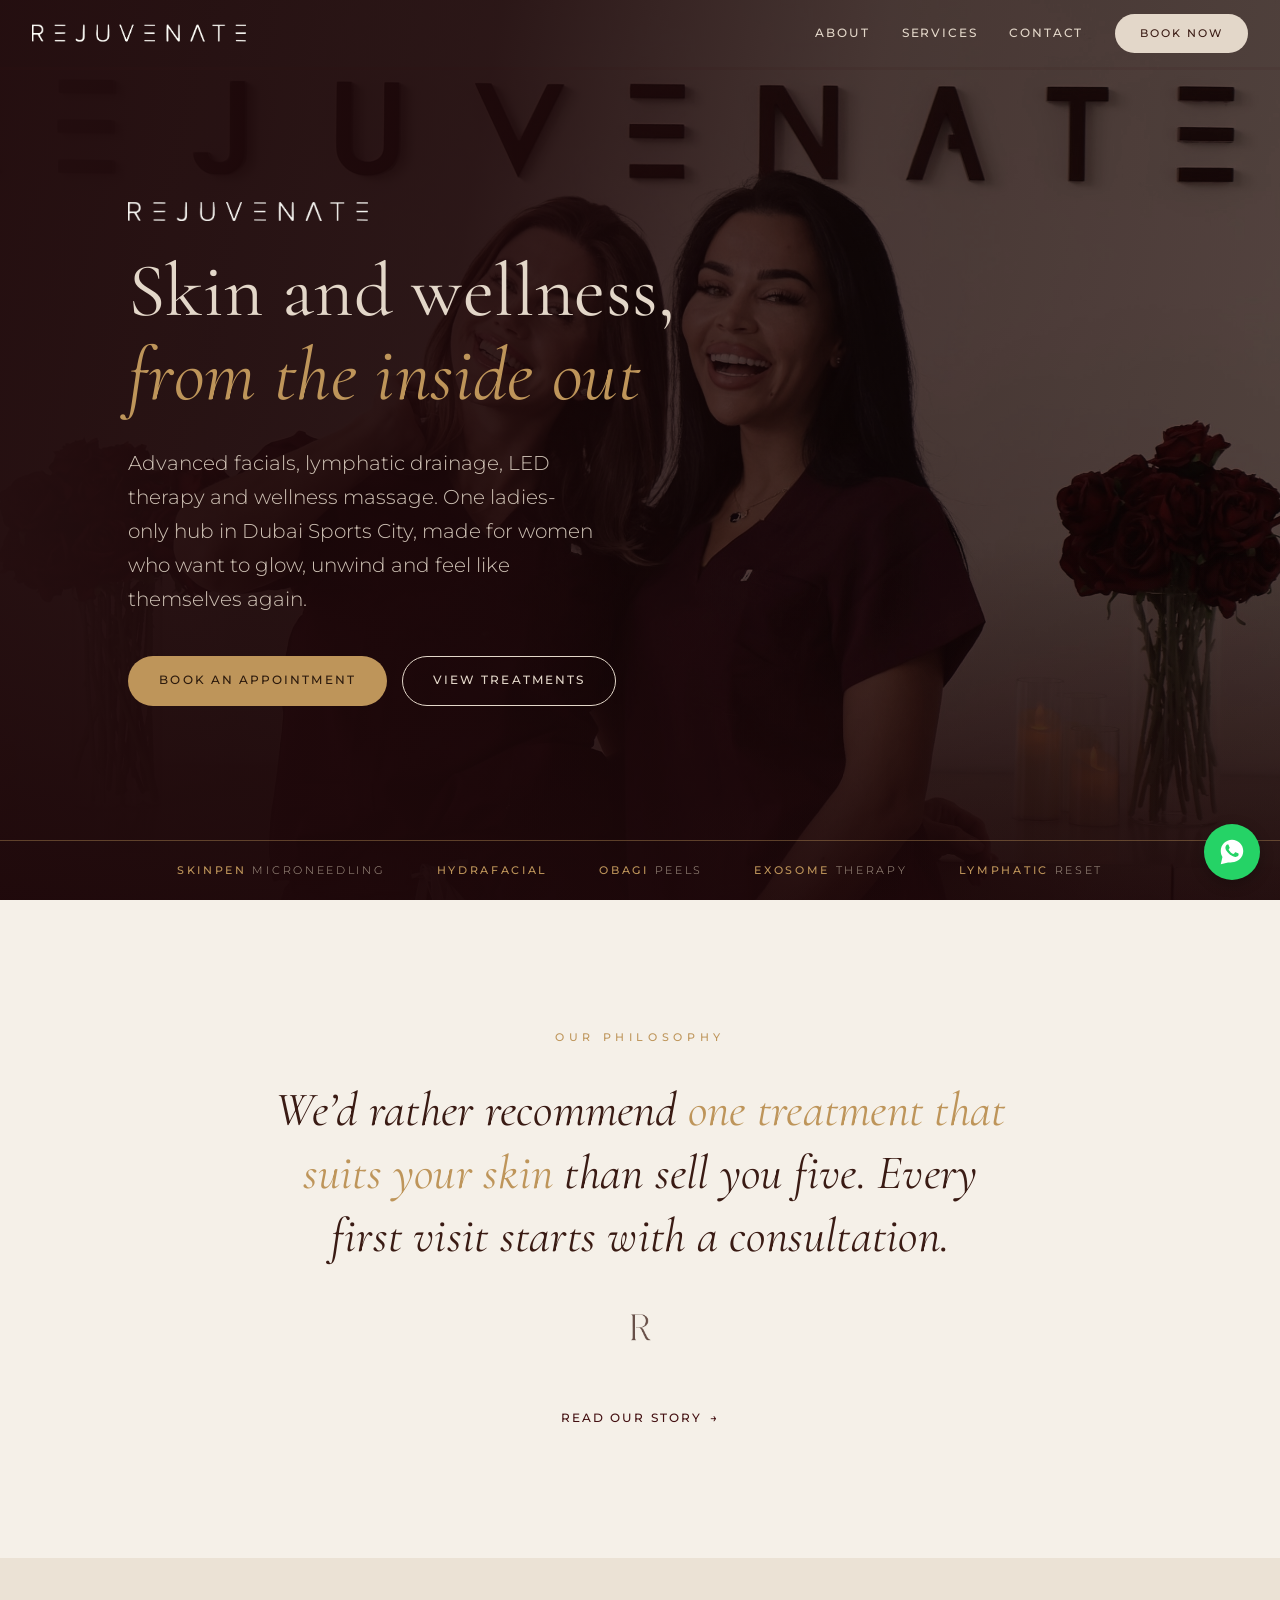
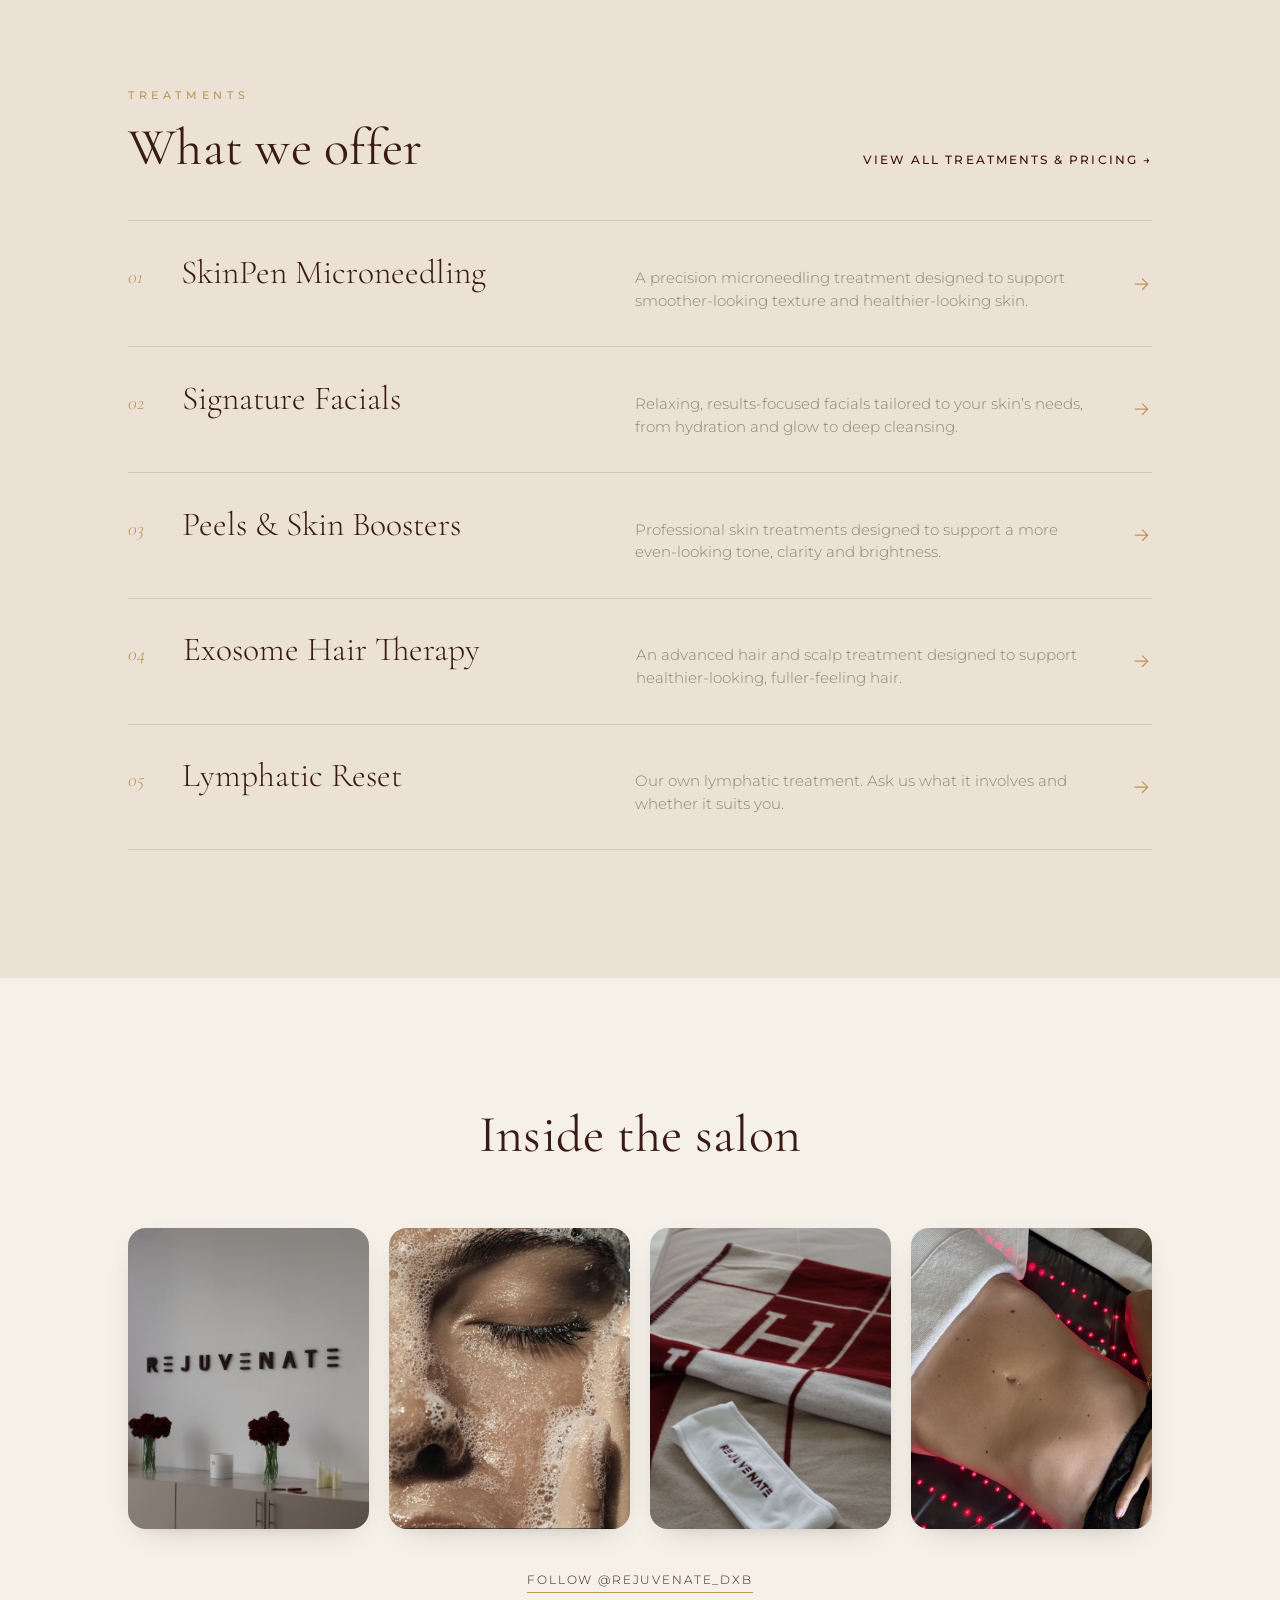
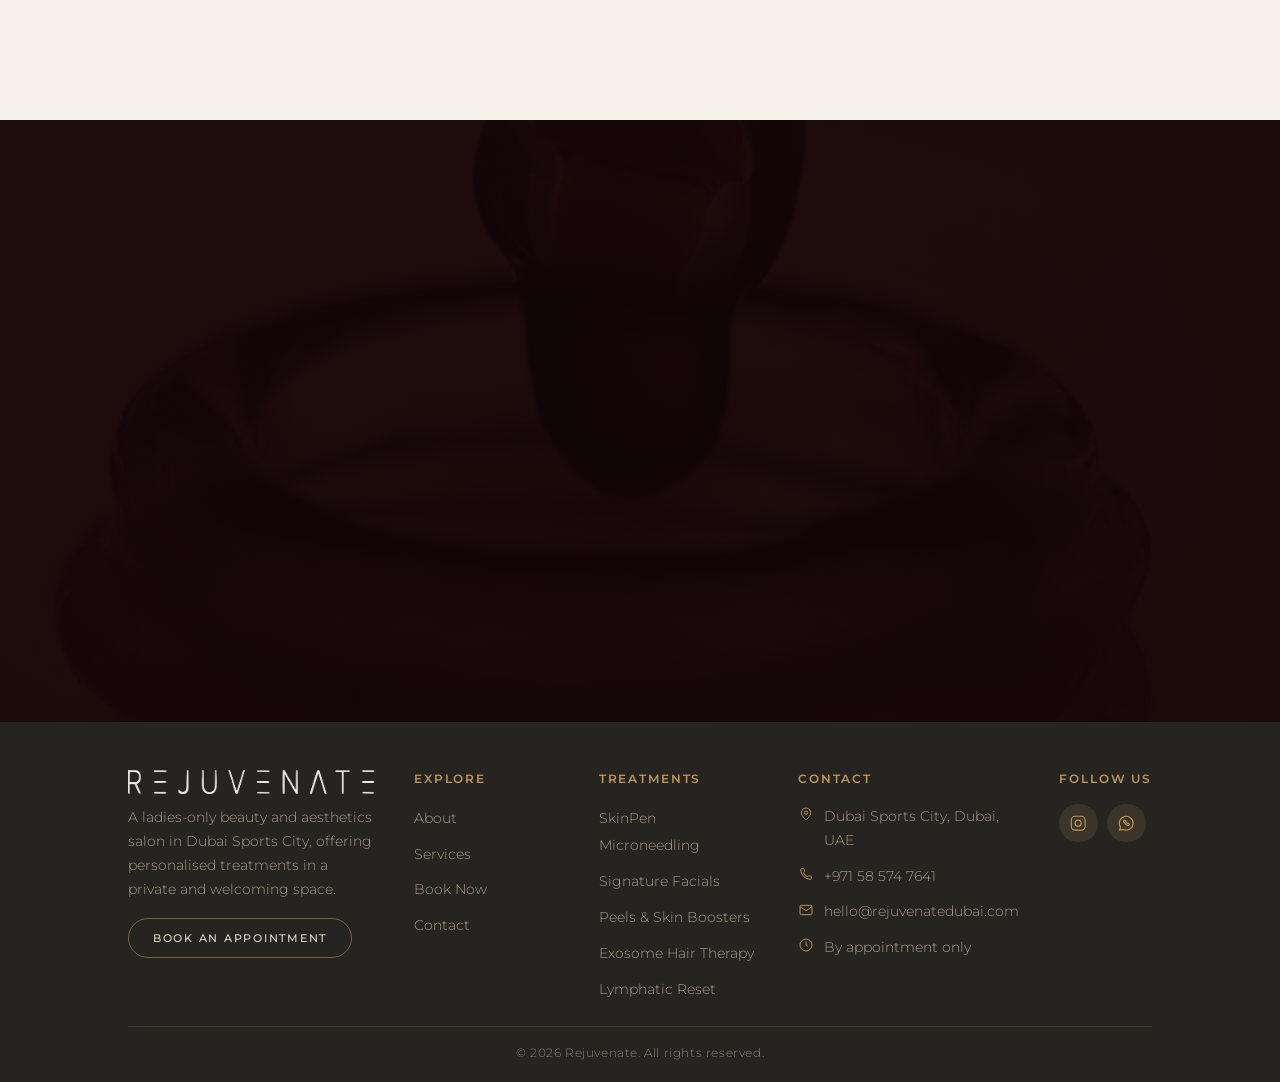
==== commit 91ae3c40: "Add grand-opening countdown lock with celebration and reveal intro Every page sits behind a countdow" ====
--- a/index.html
+++ b/index.html
@@ -1,479 +1,289 @@
 <!DOCTYPE html>
+<!--
+  ============================================================
+  Website designed & developed by BuildYourWeb
+  https://buildyourweb.ae
+  Crafted for Rejuvenate - Ladies Beauty & Aesthetics, Dubai Sports City.
+  (c) BuildYourWeb. All rights reserved.
+  ============================================================
+-->
 <html lang="en">
-<head>
-<meta charset="UTF-8">
-<meta name="viewport" content="width=device-width, initial-scale=1.0, viewport-fit=cover">
-<title>Rejuvenate | Join the Opening List</title>
-<meta name="description" content="Rejuvenate is a new skin clinic opening in Dubai on 2 November. Join the opening list for AED 100 off your first treatment and a complimentary skin consultation.">
-<meta name="theme-color" content="#ffffff">
-<link rel="canonical" href="https://rejuvenate.buildyourweb.ae/">
-
-<link rel="icon" type="image/png" sizes="32x32" href="assets/favicon-32.png">
-<link rel="icon" type="image/png" sizes="512x512" href="assets/favicon.png">
-<link rel="apple-touch-icon" sizes="180x180" href="assets/apple-touch-icon.png">
-
-<!-- Open Graph -->
-<meta property="og:type" content="website">
-<meta property="og:url" content="https://rejuvenate.buildyourweb.ae/">
-<meta property="og:title" content="Rejuvenate | Join the Opening List">
-<meta property="og:description" content="A new skin clinic opening in Dubai on 2 November. Join the opening list for AED 100 off your first treatment.">
-<meta property="og:image" content="https://rejuvenate.buildyourweb.ae/assets/logo/rejuvenate_full_logo.png">
-<meta property="og:image:secure_url" content="https://rejuvenate.buildyourweb.ae/assets/logo/rejuvenate_full_logo.png">
-<meta property="og:image:type" content="image/png">
-<meta property="og:image:alt" content="Rejuvenate Skin Clinic, Dubai">
-<meta property="og:site_name" content="Rejuvenate">
-<meta property="og:locale" content="en_US">
-
-<!-- Twitter Card -->
-<meta name="twitter:card" content="summary_large_image">
-<meta name="twitter:url" content="https://rejuvenate.buildyourweb.ae/">
-<meta name="twitter:title" content="Rejuvenate | Join the Opening List">
-<meta name="twitter:description" content="A new skin clinic opening in Dubai on 2 November. Join the opening list for AED 100 off your first treatment.">
-<meta name="twitter:image" content="https://rejuvenate.buildyourweb.ae/assets/logo/rejuvenate_full_logo.png">
-<meta name="twitter:image:alt" content="Rejuvenate Skin Clinic, Dubai">
-
-<meta name="author" content="Rejuvenate">
-<meta name="keywords" content="Rejuvenate, skin clinic, Dubai, Sports City, opening">
-
-<link rel="preload" as="image" href="assets/hero.jpg">
-<link rel="preload" as="font" type="font/woff2" href="assets/fonts/cormorant-garamond-500.woff2" crossorigin>
-<link rel="preconnect" href="https://fonts.googleapis.com">
-<link rel="preconnect" href="https://fonts.gstatic.com" crossorigin>
-<link rel="stylesheet" href="https://fonts.googleapis.com/css2?family=Jost:wght@300;400;500&family=Montserrat:wght@400;500;600&display=swap">
-<style>
-@font-face{font-family:"Cormorant Garamond";src:url(assets/fonts/cormorant-garamond-500.woff2) format("woff2");font-weight:500;font-style:normal;font-display:swap}
-/* Layout: white ink-poster hero (mirrors the brand's grid), burgundy sign-up panel, porcelain benefits band, charcoal footer */
-:root{
-  --oxblood:#371010;      /* logo ground */
-  --oxblood-2:#4a1a19;
-  --ink:#9e1414;          /* red ink accent */
-  --porcelain:#f6efea;    /* warm cream from the clinic interior */
-  --paper:#fefefe;        /* ink-photo white */
-  --taupe:#8a7470;        /* muted text on light */
-  --blush:#e9d9d3;        /* hairlines, muted text on dark */
-  --serif:"Cormorant Garamond","Times New Roman",serif;
-  --sans:"Jost","Avenir Next","Helvetica Neue",Arial,sans-serif;
-  color-scheme:light;
-}
-*{box-sizing:border-box;font-variant-numeric:lining-nums}
-[hidden]{display:none!important}
-img{max-width:100%}
-html{-webkit-text-size-adjust:100%;scroll-behavior:smooth;overscroll-behavior:none;scrollbar-width:none;background-color:#252420}
-/* Hide the native side scrollbar (as on the main site); the scroll-progress bar shows position instead */
-html::-webkit-scrollbar{width:0;height:0}
-@media (prefers-reduced-motion:reduce){html{scroll-behavior:auto}}
-/* Scroll-progress bar: same look as the main site's, pinned to the top edge since there is no navbar */
-.scroll-progress{position:fixed;top:0;left:0;right:0;z-index:50;height:3px;background:rgba(58,27,20,.10);overflow:hidden;pointer-events:none}
-.scroll-progress i{display:block;height:100%;width:100%;background:#3A1B14;transform:scaleX(0);transform-origin:left center;will-change:transform}
-body{margin:0;background:var(--paper);color:var(--oxblood);font-family:var(--sans);font-weight:300;font-size:16px;line-height:1.6;-webkit-font-smoothing:antialiased}
-.wrap{max-width:1180px;margin:0 auto;padding-inline:clamp(16px,4vw,48px)}
-.eyebrow{font-family:var(--sans);font-weight:400;font-size:.72rem;letter-spacing:.32em;text-transform:uppercase}
-
-/* HERO */
-.hero{position:relative;overflow:hidden;background:var(--paper)}
-.hero-grid{display:grid;grid-template-columns:minmax(0,1.05fr) minmax(0,.95fr);gap:clamp(24px,4vw,64px);align-items:stretch;padding-block:clamp(28px,4vw,48px) 0}
-.hero-copy{display:flex;flex-direction:column;gap:28px;padding-bottom:clamp(32px,5vw,72px);min-width:0}
-.logo{width:clamp(170px,22vw,240px);height:auto;display:block}
-.hero h1{font-family:var(--serif);font-weight:500;font-size:clamp(2.9rem,6.6vw,5.4rem);line-height:.98;letter-spacing:-.005em;margin:0;text-wrap:balance}
-.hero h1 em{font-style:normal;color:var(--ink)}
-.hero .eyebrow{margin:0;color:var(--ink)}
-.lede{font-size:1.08rem;max-width:30em;margin:0;color:var(--oxblood)}
-.dates{display:flex;flex-wrap:wrap;gap:12px 36px;margin:0;padding:0;list-style:none}
-.dates li{display:flex;flex-direction:column;gap:2px;padding-left:14px;border-left:1px solid var(--ink)}
-.dates .d{font-family:var(--serif);font-weight:500;font-size:1.7rem;line-height:1.1}
-.dates .l{font-size:.72rem;letter-spacing:.24em;text-transform:uppercase;color:var(--taupe)}
-.hero-art{position:relative;min-height:520px;min-width:0}
-.hero-art img{position:absolute;inset:0;width:100%;height:100%;object-fit:cover;object-position:62% 20%;mix-blend-mode:multiply;filter:contrast(1.06) brightness(1.03)}
-
-/* FORM PANEL */
-.join{background:var(--oxblood);color:var(--porcelain);border-radius:2px;padding:clamp(24px,3.4vw,40px);display:flex;flex-direction:column;gap:22px;box-shadow:0 30px 60px -30px rgba(55,16,16,.55)}
-.form-view{display:grid;gap:22px}
-.join-head{display:grid;gap:10px}
-.join h2{font-family:var(--serif);font-weight:500;font-size:clamp(1.9rem,2.9vw,2.35rem);line-height:1.1;margin:0}
-.join .gift{margin:0;color:var(--blush);font-size:.98rem}
-.join .gift strong{color:var(--porcelain);font-weight:400}
-form{display:grid;gap:16px;margin:0 0 1em}
-.field{display:grid;gap:6px}
-.name-row{display:grid;grid-template-columns:1fr 1fr;gap:16px}
-@media (max-width:480px){.name-row{grid-template-columns:1fr}}
-.field label{font-size:.7rem;letter-spacing:.24em;text-transform:uppercase;color:var(--blush)}
-.field input{width:100%;font:inherit;font-weight:300;font-size:1rem;color:var(--porcelain);background:transparent;border:0;border-bottom:1px solid rgba(233,217,211,.45);padding:8px 0 10px;border-radius:0;outline:none;transition:border-color .2s}
-.field input::placeholder{color:rgba(233,217,211,.45)}
-.field input:focus{border-bottom-color:var(--porcelain)}
-.field input[aria-invalid="true"]{border-bottom-color:#ff9c8f}
-.err{font-size:.8rem;color:#ffb3a8}
-.consent{display:flex;gap:12px;align-items:flex-start;font-size:.84rem;color:var(--blush);line-height:1.45}
-.consent input{appearance:none;-webkit-appearance:none;flex:none;width:18px;height:18px;margin-top:2px;border:1px solid var(--blush);border-radius:1px;background:transparent;display:grid;place-content:center;cursor:pointer}
-.consent input::after{content:"";width:9px;height:9px;background:var(--porcelain);transform:scale(0);transition:transform .15s}
-.consent input:checked::after{transform:scale(1)}
-button{font:inherit;font-weight:400;font-size:.78rem;letter-spacing:.32em;text-transform:uppercase;color:var(--oxblood);background:var(--porcelain);border:0;border-radius:1px;padding:18px 24px;cursor:pointer;transition:background .2s,color .2s}
-button:hover{background:#fff}
-button:disabled{opacity:.6;cursor:progress}
-:focus-visible{outline:2px solid var(--ink);outline-offset:3px}
-.join :focus-visible{outline-color:var(--porcelain)}
-.form-note{font-size:.78rem;color:var(--blush);opacity:.8;margin:0}
-.form-error{margin:0;font-size:.88rem;color:#ffb3a8}
-.thanks{display:flex;flex-direction:column;gap:14px}
-.thanks h2{font-size:clamp(1.9rem,3vw,2.4rem)}
-.thanks p{margin:0;color:var(--blush)}
-.thanks .seal{font-family:var(--serif);font-weight:500;font-size:3.2rem;line-height:1;color:var(--porcelain)}
-
-/* BENEFITS */
-.perks{background:var(--porcelain);padding-block:clamp(56px,8vw,104px)}
-.perks-head{display:flex;flex-wrap:wrap;justify-content:space-between;align-items:end;gap:16px;margin-bottom:clamp(32px,5vw,56px)}
-.perks h2{font-family:var(--serif);font-weight:500;font-size:clamp(2.2rem,4.4vw,3.4rem);line-height:1.05;margin:0;max-width:13em;text-wrap:balance}
-.perks-head p{margin:0;color:var(--taupe);max-width:24em}
-.perk-list{display:grid;grid-template-columns:repeat(3,minmax(0,1fr));gap:0;margin:0;padding:0;list-style:none;border-top:1px solid rgba(55,16,16,.18)}
-.perk{padding:28px clamp(16px,2.4vw,32px) 8px 0;display:flex;flex-direction:column;gap:12px;min-width:0}
-.perk + .perk{padding-left:clamp(16px,2.4vw,32px);border-left:1px solid rgba(55,16,16,.18)}
-.perk .big{font-family:var(--serif);font-weight:500;font-size:clamp(2.7rem,4.4vw,3.8rem);line-height:1;color:var(--ink)}
-.perk .big small{font-family:var(--sans);font-size:.8rem;letter-spacing:.24em;vertical-align:.9em;margin-right:6px;color:var(--oxblood)}
-.perk h3{margin:0;font-family:var(--sans);font-weight:400;font-size:.78rem;letter-spacing:.24em;text-transform:uppercase}
-.perk p{margin:0;color:var(--oxblood);max-width:24em}
-
-
-/* FOOTER: mirrors the main site's .site-footer (main branch, site.css) */
-.site-footer{--charcoal:#252420;--cream:#E3D7C9;--ftaupe:#AD9D8E;--gold:#BE955A;--sage:#858779;--fbody:"Montserrat",Arial,sans-serif;background:var(--charcoal);color:var(--ftaupe);font-family:var(--fbody);font-weight:400;line-height:1.6;padding-block:clamp(2.25rem,4vw,3rem) 1.2rem;padding-bottom:calc(1.2rem + env(safe-area-inset-bottom,0px))}
-.site-footer ul{list-style:none;margin:0;padding:0}
-.site-footer p{margin:0}
-.footer__top{display:grid;grid-template-columns:1.7fr 1.1fr 1.35fr auto;gap:clamp(1.5rem,3.5vw,2.5rem);padding-bottom:1.5rem;border-bottom:1px solid rgba(190,149,90,.18)}
-.footer__brand img{display:block;height:1.5rem;width:auto;filter:brightness(0) invert(1) sepia(.3) saturate(1.3) hue-rotate(-6deg);opacity:.9;margin-bottom:.75rem}
-.footer__brand p{font-size:.88rem;max-width:32ch;margin-bottom:1rem}
-.footer__cta{display:inline-flex;align-items:center;padding:.62rem 1.5rem;font-size:.68rem;font-weight:500;letter-spacing:.16em;text-transform:uppercase;text-decoration:none;color:var(--cream);border:1px solid rgba(190,149,90,.55);border-radius:999px;transition:background-color .25s,border-color .25s,color .25s}
-.footer__cta:hover{background:var(--gold);border-color:var(--gold);color:#2c1a0d}
-.footer__col h4{margin:0 0 .85rem;font-size:.72rem;font-weight:600;letter-spacing:.16em;text-transform:uppercase;color:var(--gold)}
-.footer__col ul{display:grid;gap:.55rem;font-size:.9rem}
-.footer__col a{text-decoration:none;color:var(--ftaupe);font-size:.9rem;transition:color .2s}
-.footer__col a:hover{color:var(--cream)}
-.footer__col ul.footer__contact{gap:.7rem}
-.footer__contact li{display:flex;align-items:flex-start;gap:.65rem;font-size:.9rem}
-.footer__contact .fi{color:var(--gold);flex-shrink:0;line-height:0;margin-top:.15rem}
-.footer__contact .fi svg{width:1rem;height:1rem;display:block}
-.footer__socials{display:flex;gap:.6rem}
-.footer__socials a{width:2.4rem;height:2.4rem;display:grid;place-items:center;border-radius:50%;background:rgba(190,149,90,.14);color:var(--gold);transition:background-color .25s,color .25s,transform .25s}
-.footer__socials a:hover{background:var(--gold);color:#2c1a0d;transform:translateY(-2px)}
-.footer__socials svg{width:1.15rem;height:1.15rem}
-.footer__bottom .fine{max-width:52em;margin:0 auto .75rem;font-size:.7rem;line-height:1.6;letter-spacing:0}
-.footer__bottom{padding-top:1rem;text-align:center;font-size:.75rem;letter-spacing:.05em;color:var(--sage)}
-@media (max-width:900px){.footer__top{grid-template-columns:1fr 1fr 1fr}.footer__brand{grid-column:1/-1}}
-@media (max-width:560px){.footer__top{grid-template-columns:1fr 1fr}}
-
-/* load-in: visible at rest, gentle rise */
-@media (prefers-reduced-motion:no-preference){
-  .rise{animation:rise .9s cubic-bezier(.2,.7,.2,1) both}
-  .rise.d2{animation-delay:.12s}.rise.d3{animation-delay:.24s}.rise.d4{animation-delay:.36s}
-  .hero-art img{animation:drift 1.6s cubic-bezier(.2,.7,.2,1) both}
-  @keyframes rise{from{transform:translateY(14px);opacity:.01}to{transform:none;opacity:1}}
-  @keyframes drift{from{transform:scale(1.04);opacity:.4}to{transform:none;opacity:1}}
-}
-
-@media (max-width:860px){
-  .hero-grid{display:flex;flex-direction:column;gap:0;padding-top:0}
-  .hero-copy{gap:22px;padding-bottom:28px}
-  .hero-art{order:-1;min-height:0;height:min(92vw,420px);margin-inline:calc(-1 * clamp(16px,4vw,48px));margin-bottom:8px}
-  .hero-art img{object-position:50% 40%;-webkit-mask-image:linear-gradient(to bottom,transparent 0,#000 12%,#000 62%,transparent 100%);mask-image:linear-gradient(to bottom,transparent 0,#000 12%,#000 62%,transparent 100%)}
-  .perk{padding:20px 10px 4px 0;gap:8px}
-  .perk + .perk{padding-left:10px}
-  .perk .big{font-size:clamp(1.6rem,7vw,2.7rem)}
-  .perk .big small{font-size:.55rem;letter-spacing:.14em;margin-right:3px}
-  .perk h3{font-size:.62rem;letter-spacing:.12em;line-height:1.4}
-  .perk p{font-size:.8rem;line-height:1.5}
-}
-</style>
-</head>
-<body>
-
-<header class="hero">
-  <div class="wrap hero-grid">
-    <div class="hero-copy">
-      <img class="logo rise" src="assets/logo/rejuvenate_wordmark_dark.png" alt="Rejuvenate">
-      <p class="eyebrow rise d2">Skin Clinic &middot; Dubai &middot; Opening soon</p>
-      <h1 class="rise d2">Your skin, <em>revived.</em></h1>
-      <p class="lede rise d3">Rejuvenate is a new skin clinic opening in Dubai this November. Join the opening list and your first visit starts with a gift.</p>
-      <ul class="dates rise d3" aria-label="Key dates">
-        <li><span class="d">29 October</span><span class="l">Launch evening</span></li>
-        <li><span class="d">2 November</span><span class="l">Doors open</span></li>
-      </ul>
-
-      <section class="join rise d4" id="join" aria-labelledby="join-title">
-        <div class="form-view" id="formView">
-          <div class="join-head">
-            <h2 id="join-title">Join the opening list</h2>
-            <p class="gift"><strong>AED 100 off your first treatment</strong> and a complimentary skin consultation, first access to our opening offers, and a chance to join us at the launch evening.</p>
-          </div>
-          <form id="signup" novalidate>
-            <div class="name-row">
-              <div class="field">
-                <label for="firstName">First name</label>
-                <input id="firstName" name="firstName" type="text" autocomplete="given-name" placeholder="First name" required>
-                <div class="err" id="firstName-err" role="alert"></div>
-              </div>
-              <div class="field">
-                <label for="lastName">Last name</label>
-                <input id="lastName" name="lastName" type="text" autocomplete="family-name" placeholder="Last name" required>
-                <div class="err" id="lastName-err" role="alert"></div>
-              </div>
+  <head>
+    <meta charset="UTF-8" />
+    <meta name="viewport" content="width=device-width, initial-scale=1.0, viewport-fit=cover" />
+    <meta
+      name="description"
+      content="Rejuvenate is a ladies-only beauty and aesthetics salon in Dubai Sports City, offering personalised facials, advanced skin treatments, microneedling, peels, boosters, hair therapy and beauty care in a private, welcoming space."
+    />
+    <meta
+      name="keywords"
+      content="ladies salon Sports City Dubai, women's beauty salon Dubai, aesthetics clinic Dubai, ladies-only spa Dubai, facial treatment Dubai, skincare clinic Dubai Sports City, microneedling Dubai, signature facials Dubai, peels and skin boosters Dubai, exosome hair therapy Dubai, lymphatic treatment Dubai, book beauty appointment Dubai, private beauty salon Dubai Sports City"
+    />
+    <title>Rejuvenate | Ladies Beauty &amp; Aesthetics — Dubai Sports City</title>
+    <link rel="canonical" href="https://rejuvenatedubai.com/" />
+
+    <link rel="icon" type="image/png" sizes="32x32" href="/assets/favicon-32.png" />
+    <link rel="icon" type="image/png" sizes="512x512" href="/assets/favicon.png" />
+    <link rel="apple-touch-icon" sizes="180x180" href="/assets/apple-touch-icon.png" />
+
+    <meta property="og:type" content="website" />
+    <meta property="og:url" content="https://rejuvenatedubai.com/" />
+    <meta property="og:title" content="Rejuvenate | Ladies Beauty &amp; Aesthetics — Dubai Sports City" />
+    <meta property="og:description" content="A ladies-only beauty and aesthetics salon in Dubai Sports City, offering personalised skin, facial and hair treatments in a calm, private setting." />
+    <meta property="og:image" content="https://rejuvenatedubai.com/assets/og-image.jpg" />
+    <meta property="og:site_name" content="Rejuvenate" />
+    <meta property="og:locale" content="en_US" />
+    <meta name="twitter:card" content="summary_large_image" />
+    <meta name="twitter:title" content="Rejuvenate | Ladies Beauty &amp; Aesthetics — Dubai Sports City" />
+    <meta name="twitter:description" content="A ladies-only beauty and aesthetics salon in Dubai Sports City, offering personalised skin, facial and hair treatments in a calm, private setting." />
+    <meta name="twitter:image" content="https://rejuvenatedubai.com/assets/og-image.jpg" />
+
+    <link rel="preload" as="image" href="/assets/images/team-duo.jpg" />
+    <link rel="preconnect" href="https://fonts.googleapis.com" />
+    <link rel="preconnect" href="https://fonts.gstatic.com" crossorigin />
+    <link
+      href="https://fonts.googleapis.com/css2?family=Cormorant+Garamond:ital,wght@0,400;0,500;1,400;1,500&family=Montserrat:wght@300;400;500;600&display=swap"
+      rel="stylesheet"
+    />
+    <link rel="stylesheet" href="/site.css?v=25" />
+    <script src="/launch.js?v=1"></script>
+
+    <script type="application/ld+json">
+      {
+        "@context": "https://schema.org",
+        "@type": "BeautySalon",
+        "name": "Rejuvenate",
+        "description": "A ladies-only beauty and aesthetics salon in Dubai Sports City, offering personalised skin, facial and hair treatments in a calm, private setting.",
+        "url": "https://rejuvenatedubai.com/",
+        "telephone": "+971585747641",
+        "email": "hello@rejuvenatedubai.com",
+        "image": "https://rejuvenatedubai.com/assets/og-image.jpg",
+        "address": {
+          "@type": "PostalAddress",
+          "addressLocality": "Dubai Sports City",
+          "addressRegion": "Dubai",
+          "addressCountry": "AE"
+        },
+        "areaServed": {
+          "@type": "City",
+          "name": "Dubai"
+        },
+        "sameAs": [
+          "https://www.instagram.com/rejuvenate_dxb/"
+        ],
+        "makesOffer": [
+          { "@type": "Offer", "itemOffered": { "@type": "Service", "name": "SkinPen Microneedling" } },
+          { "@type": "Offer", "itemOffered": { "@type": "Service", "name": "Signature Facials" } },
+          { "@type": "Offer", "itemOffered": { "@type": "Service", "name": "Peels & Skin Boosters" } },
+          { "@type": "Offer", "itemOffered": { "@type": "Service", "name": "Lymphatic Reset" } },
+          { "@type": "Offer", "itemOffered": { "@type": "Service", "name": "Exosome Hair Therapy" } }
+        ]
+      }
+    </script>
+  </head>
+  <body>
+    <!-- ============================ HEADER ============================ -->
+    <header class="site-header" id="top">
+      <a href="/" class="brand" aria-label="Rejuvenate home">
+        <img class="brand__full" src="/assets/logo/rejuvenate_logo_transparent.png" alt="Rejuvenate" />
+        <img class="brand__mark" src="/assets/logo/r_logo_transparent.png" alt="" aria-hidden="true" />
+      </a>
+      <nav class="nav" aria-label="Primary">
+        <a href="/about/">About</a>
+        <a href="/services/">Services</a>
+        <a href="/contact/">Contact</a>
+        <a href="/book/" class="btn btn--dark">Book Now</a>
+      </nav>
+      <button class="nav-toggle" aria-label="Open menu" aria-controls="nav" aria-expanded="false">
+        <span></span><span></span><span></span>
+      </button>
+    </header>
+
+    <main>
+      <!-- ============================ HERO ============================ -->
+      <section class="hero" aria-label="Introduction">
+        <div class="wrap">
+          <div class="hero__inner">
+            <img class="hero__logo" src="/assets/logo/rejuvenate_logo_transparent.png" alt="Rejuvenate" />
+            <h1 class="display">Skin and wellness, <em>from the inside out</em></h1>
+            <p>
+              Advanced facials, lymphatic drainage, LED therapy and wellness massage.
+              One ladies-only hub in Dubai Sports City, made for women who want to glow,
+              unwind and feel like themselves again.
+            </p>
+            <div class="hero__actions">
+              <a href="/book/" class="btn btn--primary">Book an appointment</a>
+              <a href="/services/" class="btn btn--ghost">View treatments</a>
             </div>
-            <div class="field">
-              <label for="email">Email address</label>
-              <input id="email" name="email" type="email" autocomplete="email" inputmode="email" placeholder="you@example.com" required>
-              <div class="err" id="email-err" role="alert"></div>
+          </div>
+        </div>
+
+        <!-- Value strip sits over the hero image (part of it), gold divider line -->
+        <div class="strip">
+          <div class="wrap">
+            <span><b>SkinPen</b> microneedling</span>
+            <span><b>HydraFacial</b></span>
+            <span><b>Obagi</b> peels</span>
+            <span><b>Exosome</b> therapy</span>
+            <span><b>Lymphatic</b> reset</span>
+          </div>
+        </div>
+      </section>
+
+      <!-- ===================== BRAND STATEMENT ======================= -->
+      <section class="section manifesto" id="about">
+        <div class="wrap reveal">
+          <p class="eyebrow">Our philosophy</p>
+          <p class="statement">
+            We’d rather recommend <em>one treatment that suits your skin</em> than sell you five.
+            Every first visit starts with a consultation.
+          </p>
+          <img class="monogram" src="/assets/logo/r_logo_transparent.png" alt="" aria-hidden="true" />
+          <br />
+          <a class="more" href="/about/">Read our story <span aria-hidden="true">→</span></a>
+        </div>
+      </section>
+
+      <!-- ===================== TREATMENT INDEX ======================= -->
+      <section class="section" id="services" style="background: var(--sand-deep);">
+        <div class="wrap">
+          <div class="index-head reveal">
+            <div>
+              <p class="eyebrow">Treatments</p>
+              <h2 class="display">What we offer</h2>
             </div>
-            <div class="field">
-              <label for="phone">Mobile number</label>
-              <input id="phone" name="phone" type="tel" autocomplete="tel" inputmode="tel" placeholder="+971 50 123 4567" required>
-              <div class="err" id="phone-err" role="alert"></div>
+            <a class="index-viewall" href="/services/">View all treatments &amp; pricing →</a>
+          </div>
+
+          <div class="index-list">
+            <a class="index-row reveal" href="/services/">
+              <span class="ix">01</span>
+              <span class="name">SkinPen Microneedling</span>
+              <span class="desc">A precision microneedling treatment designed to support smoother-looking texture and healthier-looking skin.</span>
+              <span class="arrow" aria-hidden="true"><svg viewBox="0 0 24 24" fill="none" stroke="currentColor" stroke-width="1.3"><path d="M5 12h14M13 6l6 6-6 6"/></svg></span>
+            </a>
+            <a class="index-row reveal" href="/services/">
+              <span class="ix">02</span>
+              <span class="name">Signature Facials</span>
+              <span class="desc">Relaxing, results-focused facials tailored to your skin’s needs, from hydration and glow to deep cleansing.</span>
+              <span class="arrow" aria-hidden="true"><svg viewBox="0 0 24 24" fill="none" stroke="currentColor" stroke-width="1.3"><path d="M5 12h14M13 6l6 6-6 6"/></svg></span>
+            </a>
+            <a class="index-row reveal" href="/services/">
+              <span class="ix">03</span>
+              <span class="name">Peels &amp; Skin Boosters</span>
+              <span class="desc">Professional skin treatments designed to support a more even-looking tone, clarity and brightness.</span>
+              <span class="arrow" aria-hidden="true"><svg viewBox="0 0 24 24" fill="none" stroke="currentColor" stroke-width="1.3"><path d="M5 12h14M13 6l6 6-6 6"/></svg></span>
+            </a>
+            <a class="index-row reveal" href="/services/">
+              <span class="ix">04</span>
+              <span class="name">Exosome Hair Therapy</span>
+              <span class="desc">An advanced hair and scalp treatment designed to support healthier-looking, fuller-feeling hair.</span>
+              <span class="arrow" aria-hidden="true"><svg viewBox="0 0 24 24" fill="none" stroke="currentColor" stroke-width="1.3"><path d="M5 12h14M13 6l6 6-6 6"/></svg></span>
+            </a>
+            <a class="index-row reveal" href="/services/">
+              <span class="ix">05</span>
+              <span class="name">Lymphatic Reset</span>
+              <span class="desc">Our own lymphatic treatment. Ask us what it involves and whether it suits you.</span>
+              <span class="arrow" aria-hidden="true"><svg viewBox="0 0 24 24" fill="none" stroke="currentColor" stroke-width="1.3"><path d="M5 12h14M13 6l6 6-6 6"/></svg></span>
+            </a>
+          </div>
+        </div>
+      </section>
+
+      <!-- ===================== INSIDE REJUVENATE ===================== -->
+      <section class="section">
+        <div class="wrap">
+          <div class="section-head reveal">
+            <h2 class="display">Inside the salon</h2>
+          </div>
+          <div class="gallery">
+            <figure class="reveal"><img src="/assets/images/reception-sign.jpg" alt="The Rejuvenate reception with red roses and candles" loading="lazy" /></figure>
+            <figure class="reveal"><img src="/assets/images/face-cleanse.jpg" alt="A gentle foaming cleanse during a facial" loading="lazy" /></figure>
+            <figure class="reveal"><img src="/assets/images/headband.jpg" alt="A Rejuvenate headband laid out on a treatment bed" loading="lazy" /></figure>
+            <figure class="reveal"><img src="/assets/images/red-light-therapy.jpg" alt="A client relaxing under red light therapy" loading="lazy" /></figure>
+          </div>
+          <p class="gallery__foot reveal"><a href="https://www.instagram.com/rejuvenate_dxb/" target="_blank" rel="noopener noreferrer">Follow @rejuvenate_dxb</a></p>
+        </div>
+      </section>
+
+      <!-- ===================== MOOD / BOOKING ======================== -->
+      <section class="mood">
+        <div class="wrap reveal">
+          <p class="line">Your first visit starts with a consultation. <span style="color: var(--gold)">Book yours.</span></p>
+          <a href="/book/" class="btn btn--primary">Book an appointment</a>
+        </div>
+      </section>
+    </main>
+
+    <!-- ============================ FOOTER ========================== -->
+    <footer class="site-footer">
+      <div class="wrap">
+        <div class="footer__top">
+          <div class="footer__brand">
+            <img src="/assets/logo/rejuvenate_logo_transparent.png" alt="Rejuvenate" />
+            <p>A ladies-only beauty and aesthetics salon in Dubai Sports City, offering personalised treatments in a private and welcoming space.</p>
+            <a href="/book/" class="footer__cta">Book an appointment</a>
+          </div>
+
+          <div class="footer__col">
+            <h4>Explore</h4>
+            <ul>
+              <li><a href="/about/">About</a></li>
+              <li><a href="/services/">Services</a></li>
+              <li><a href="/book/">Book Now</a></li>
+              <li><a href="/contact/">Contact</a></li>
+            </ul>
+          </div>
+
+          <div class="footer__col">
+            <h4>Treatments</h4>
+            <ul>
+              <li><a href="/services/">SkinPen Microneedling</a></li>
+              <li><a href="/services/">Signature Facials</a></li>
+              <li><a href="/services/">Peels &amp; Skin Boosters</a></li>
+              <li><a href="/services/">Exosome Hair Therapy</a></li>
+              <li><a href="/services/">Lymphatic Reset</a></li>
+            </ul>
+          </div>
+
+          <div class="footer__col">
+            <h4>Contact</h4>
+            <ul class="footer__contact">
+              <li>
+                <span class="fi" aria-hidden="true"><svg viewBox="0 0 24 24" fill="none" stroke="currentColor" stroke-width="1.5"><path d="M12 21s7-5.7 7-11a7 7 0 1 0-14 0c0 5.3 7 11 7 11Z"/><circle cx="12" cy="10" r="2.5"/></svg></span>
+                <span>Dubai Sports City, Dubai, UAE</span>
+              </li>
+              <li>
+                <span class="fi" aria-hidden="true"><svg viewBox="0 0 24 24" fill="none" stroke="currentColor" stroke-width="1.5"><path d="M4 5c0 8.3 6.7 15 15 15 .9 0 1-.9 1-1.5v-2.3c0-.5-.4-.9-.9-1l-3-.5c-.4-.1-.8.1-1 .4l-.9 1.2A12 12 0 0 1 8.2 10l1.2-.9c.3-.2.5-.6.4-1l-.5-3A1 1 0 0 0 8.3 4H6C5.4 4 4 4.1 4 5Z"/></svg></span>
+                <a href="https://wa.me/971585747641?text=Hi%20Rejuvenate%21%20I%27m%20interested%20in%20your%20services%20and%20would%20love%20to%20know%20more.">+971 58 574 7641</a>
+              </li>
+              <li>
+                <span class="fi" aria-hidden="true"><svg viewBox="0 0 24 24" fill="none" stroke="currentColor" stroke-width="1.5"><rect x="3" y="5" width="18" height="14" rx="2"/><path d="m3 7 9 6 9-6"/></svg></span>
+                <a href="mailto:hello@rejuvenatedubai.com">hello@rejuvenatedubai.com</a>
+              </li>
+              <li>
+                <span class="fi" aria-hidden="true"><svg viewBox="0 0 24 24" fill="none" stroke="currentColor" stroke-width="1.5"><circle cx="12" cy="12" r="9"/><path d="M12 7v5l3 2"/></svg></span>
+                <span>By appointment only</span>
+              </li>
+            </ul>
+          </div>
+
+          <div class="footer__col">
+            <h4>Follow Us</h4>
+            <div class="footer__socials">
+              <a href="https://www.instagram.com/rejuvenate_dxb/" target="_blank" rel="noopener noreferrer" aria-label="Instagram"><svg viewBox="0 0 24 24" fill="none" stroke="currentColor" stroke-width="1.5"><rect x="3" y="3" width="18" height="18" rx="5"/><circle cx="12" cy="12" r="4"/><circle cx="17.2" cy="6.8" r="0.6" fill="currentColor" stroke="none"/></svg></a>
+              <a href="https://wa.me/971585747641?text=Hi%20Rejuvenate%21%20I%27m%20interested%20in%20your%20services%20and%20would%20love%20to%20know%20more." target="_blank" rel="noopener noreferrer" aria-label="WhatsApp"><svg viewBox="0 0 24 24" fill="none" stroke="currentColor" stroke-width="1.5" stroke-linecap="round" stroke-linejoin="round"><path d="M3 21l1.65-3.8a9 9 0 1 1 3.4 2.9L3 21"/><path d="M9 10.5c.5 1 1.5 2.5 3 3.5 1 .7 2 1 2.5 1 .3 0 .5-.1.7-.3l.8-.8a.5.5 0 0 0 0-.7l-1.3-1.3a.5.5 0 0 0-.7 0l-.4.4a4.5 4.5 0 0 1-2.4-2.4l.4-.4a.5.5 0 0 0 0-.7L10.3 8a.5.5 0 0 0-.7 0l-.8.8c-.2.2-.3.4-.3.7.1.4.3.7.5 1z"/></svg></a>
             </div>
-            <label class="consent" for="consent">
-              <input id="consent" name="consent" type="checkbox">
-              <span>I'd like to hear from Rejuvenate about the opening and offers by email, SMS or WhatsApp.</span>
-            </label>
-            <div class="err" id="consent-err" role="alert"></div>
-            <button type="submit" id="submitBtn">Join the list</button>
-            <p class="form-error" id="formError" hidden></p>
-            <p class="form-note">Three people from the list will be drawn at random to attend our launch evening on 29 October. Your details are used only by Rejuvenate to contact you about the opening and offers.</p>
-          </form>
-        </div>
-        <div class="thanks" id="thanksView" hidden>
-          <span class="seal" aria-hidden="true">R</span>
-          <h2 id="thanksTitle">You're on the list.</h2>
-          <p>Your AED 100 welcome gift and complimentary skin consultation will be waiting when we open on 2 November.</p>
-          <p>You're also in the draw for our launch evening on 29 October. If you're one of the three guests, we'll be in touch by phone or email.</p>
-        </div>
-      </section>
-    </div>
-    <div class="hero-art" aria-hidden="true">
-      <img src="assets/hero.jpg" alt="">
-    </div>
-  </div>
-</header>
-
-<section class="perks" aria-labelledby="perks-title">
-  <div class="wrap">
-    <div class="perks-head">
-      <h2 id="perks-title">What joining the list gets you</h2>
-      <p>Sign up once before we open. Everything below is held for you under your name.</p>
-    </div>
-    <ul class="perk-list">
-      <li class="perk">
-        <span class="big"><small>AED</small>100</span>
-        <h3>Off your first treatment</h3>
-        <p>Plus a complimentary skin consultation, so your first treatment is planned around your skin.</p>
-      </li>
-      <li class="perk">
-        <span class="big">First</span>
-        <h3>Access to opening offers</h3>
-        <p>Our opening offers go to the list before anyone else hears about them.</p>
-      </li>
-      <li class="perk">
-        <span class="big">3</span>
-        <h3>Launch evening guests</h3>
-        <p>Three names drawn at random from the list join us at the clinic on 29 October, before we open our doors.</p>
-      </li>
-    </ul>
-  </div>
-</section>
-
-<!-- Footer mirrors the main site's .site-footer (main branch, site.css) -->
-<footer class="site-footer">
-  <div class="wrap">
-    <div class="footer__top">
-      <div class="footer__brand">
-        <img src="assets/logo/rejuvenate_logo_transparent.png" alt="Rejuvenate">
-        <p>A ladies-only beauty and aesthetics salon in Dubai Sports City, offering personalised treatments in a private and welcoming space.</p>
-        <a href="#join" class="footer__cta">Join the opening list</a>
+          </div>
+        </div>
+
+        <div class="footer__bottom">
+          <span>© <span id="year">2026</span> Rejuvenate. All rights reserved.</span>
+        </div>
       </div>
-
-      <div class="footer__col">
-        <h4>Treatments</h4>
-        <ul>
-          <li>SkinPen Microneedling</li>
-          <li>Signature Facials</li>
-          <li>Peels &amp; Skin Boosters</li>
-          <li>Exosome Hair Therapy</li>
-          <li>Lymphatic Reset</li>
-        </ul>
-      </div>
-
-      <div class="footer__col">
-        <h4>Contact</h4>
-        <ul class="footer__contact">
-          <li>
-            <span class="fi" aria-hidden="true"><svg viewBox="0 0 24 24" fill="none" stroke="currentColor" stroke-width="1.5"><path d="M12 21s7-5.7 7-11a7 7 0 1 0-14 0c0 5.3 7 11 7 11Z"/><circle cx="12" cy="10" r="2.5"/></svg></span>
-            <span>Dubai Sports City, Dubai, UAE</span>
-          </li>
-          <li>
-            <span class="fi" aria-hidden="true"><svg viewBox="0 0 24 24" fill="none" stroke="currentColor" stroke-width="1.5"><path d="M4 5c0 8.3 6.7 15 15 15 .9 0 1-.9 1-1.5v-2.3c0-.5-.4-.9-.9-1l-3-.5c-.4-.1-.8.1-1 .4l-.9 1.2A12 12 0 0 1 8.2 10l1.2-.9c.3-.2.5-.6.4-1l-.5-3A1 1 0 0 0 8.3 4H6C5.4 4 4 4.1 4 5Z"/></svg></span>
-            <a href="https://wa.me/971585747641?text=Hi%20Rejuvenate%21%20I%27m%20interested%20in%20your%20services%20and%20would%20love%20to%20know%20more.">+971 58 574 7641</a>
-          </li>
-          <li>
-            <span class="fi" aria-hidden="true"><svg viewBox="0 0 24 24" fill="none" stroke="currentColor" stroke-width="1.5"><rect x="3" y="5" width="18" height="14" rx="2"/><path d="m3 7 9 6 9-6"/></svg></span>
-            <a href="mailto:hello@rejuvenatedubai.com">hello@rejuvenatedubai.com</a>
-          </li>
-          <li>
-            <span class="fi" aria-hidden="true"><svg viewBox="0 0 24 24" fill="none" stroke="currentColor" stroke-width="1.5"><circle cx="12" cy="12" r="9"/><path d="M12 7v5l3 2"/></svg></span>
-            <span>By appointment only</span>
-          </li>
-        </ul>
-      </div>
-
-      <div class="footer__col">
-        <h4>Follow Us</h4>
-        <div class="footer__socials">
-          <a href="https://www.instagram.com/rejuvenate_dxb/" target="_blank" rel="noopener noreferrer" aria-label="Instagram"><svg viewBox="0 0 24 24" fill="none" stroke="currentColor" stroke-width="1.5"><rect x="3" y="3" width="18" height="18" rx="5"/><circle cx="12" cy="12" r="4"/><circle cx="17.2" cy="6.8" r="0.6" fill="currentColor" stroke="none"/></svg></a>
-          <a href="https://wa.me/971585747641?text=Hi%20Rejuvenate%21%20I%27m%20interested%20in%20your%20services%20and%20would%20love%20to%20know%20more." target="_blank" rel="noopener noreferrer" aria-label="WhatsApp"><svg viewBox="0 0 24 24" fill="none" stroke="currentColor" stroke-width="1.5" stroke-linecap="round" stroke-linejoin="round"><path d="M3 21l1.65-3.8a9 9 0 1 1 3.4 2.9L3 21"/><path d="M9 10.5c.5 1 1.5 2.5 3 3.5 1 .7 2 1 2.5 1 .3 0 .5-.1.7-.3l.8-.8a.5.5 0 0 0 0-.7l-1.3-1.3a.5.5 0 0 0-.7 0l-.4.4a4.5 4.5 0 0 1-2.4-2.4l.4-.4a.5.5 0 0 0 0-.7L10.3 8a.5.5 0 0 0-.7 0l-.8.8c-.2.2-.3.4-.3.7.1.4.3.7.5 1z"/></svg></a>
-        </div>
-      </div>
-    </div>
-
-    <div class="footer__bottom">
-      <p class="fine">AED 100 offer applies to one first treatment per new client. Your details are used only by Rejuvenate to contact you about the opening and offers.</p>
-      <span>© <span id="year">2026</span> Rejuvenate. All rights reserved.</span>
-    </div>
-  </div>
-</footer>
-<script>document.getElementById("year").textContent = new Date().getFullYear();</script>
-<div class="scroll-progress" aria-hidden="true"><i></i></div>
-<script>
-/* Scroll-progress bar (same logic as the main site's site.js) */
-(function () {
-  var fill = document.querySelector(".scroll-progress i");
-  function onScroll() {
-    var st = window.scrollY || document.documentElement.scrollTop;
-    var docH = document.documentElement.scrollHeight - window.innerHeight;
-    var p = docH > 0 ? Math.min(1, Math.max(0, st / docH)) : 0;
-    fill.style.transform = "scaleX(" + p + ")";
-  }
-  window.addEventListener("scroll", onScroll, { passive: true });
-  window.addEventListener("resize", onScroll, { passive: true });
-  onScroll();
-})();
-</script>
-
-<script>
-/* Where sign-ups go.
-   On your own hosting: paste a form endpoint (e.g. Formspree "https://formspree.io/f/xxxx")
-   and each sign-up is sent there. Inside Claude, sign-ups save to this page's own list. */
-const CONFIG = {
-  endpoint: "",
-  /* Mailchimp: copy these from the embedded form code (Audience → Signup forms → Embedded forms).
-     action = the form's action URL; fields = the merge tag each input maps to (the input's name attribute). */
-  mailchimp: {
-    action: "https://rejuvenatedubai.us15.list-manage.com/subscribe/post?u=8a2bebb624728ae501601b12b&id=796b919c5e&f_id=00fd9de1f0",
-    fields: { email: "EMAIL", firstName: "FNAME", lastName: "LNAME", phone: "PHONE" },
-  },
-};
-
-/* Mailchimp's embedded form posts cross-site, so this uses its JSONP endpoint to get a real success/error reply. */
-function mailchimpSubscribe(entry) {
-  const mc = CONFIG.mailchimp;
-  const url = new URL(mc.action.replace("/subscribe/post?", "/subscribe/post-json?"));
-  const cb = "mc_cb_" + Date.now();
-  Object.entries(mc.fields).forEach(([key, tag]) => url.searchParams.set(tag, entry[key]));
-  url.searchParams.set("c", cb);
-  return new Promise((resolve, reject) => {
-    const script = document.createElement("script");
-    const cleanup = () => { delete window[cb]; script.remove(); clearTimeout(timer); };
-    const timer = setTimeout(() => { cleanup(); reject(new Error("mailchimp timeout")); }, 10000);
-    window[cb] = (res) => {
-      cleanup();
-      if (res.result === "success" || /already subscribed/i.test(res.msg || "")) resolve();
-      else reject(new Error(res.msg || "mailchimp error"));
-    };
-    script.onerror = () => { cleanup(); reject(new Error("mailchimp network")); };
-    script.src = url.toString();
-    document.body.appendChild(script);
-  });
-}
-
-const $ = (id) => document.getElementById(id);
-const form = $("signup");
-const fields = {
-  firstName: { el: $("firstName"), err: $("firstName-err"), check: v => v.trim() ? "" : "Please enter your first name." },
-  lastName: { el: $("lastName"), err: $("lastName-err"), check: v => v.trim() ? "" : "Please enter your last name." },
-  email: { el: $("email"), err: $("email-err"), check: v => /^[^\s@]+@[^\s@]+\.[^\s@]{2,}$/.test(v.trim()) ? "" : "Please enter a valid email, like name@example.com." },
-  phone: { el: $("phone"), err: $("phone-err"), check: v => {
-    const digits = v.replace(/\D/g, "");
-    return /^[+\d\s()-]+$/.test(v.trim()) && digits.length >= 8 && digits.length <= 15 ? "" : "Please enter a mobile number, like +971 50 123 4567.";
-  }},
-};
-
-function validate(key) {
-  const f = fields[key];
-  const msg = f.check(f.el.value);
-  f.err.textContent = msg;
-  f.el.setAttribute("aria-invalid", msg ? "true" : "false");
-  return !msg;
-}
-Object.keys(fields).forEach(k => {
-  fields[k].el.addEventListener("blur", () => { if (fields[k].el.value) validate(k); });
-  fields[k].el.addEventListener("input", () => { if (fields[k].el.getAttribute("aria-invalid") === "true") validate(k); });
-});
-
-let dbPromise = null;
-function getDb() {
-  if (!dbPromise) {
-    dbPromise = (window.claude && typeof window.claude.use === "function")
-      ? Promise.race([window.claude.use("db"), new Promise(r => setTimeout(() => r(null), 8000))]).catch(() => null)
-      : Promise.resolve(null);
-  }
-  return dbPromise;
-}
-
-async function save(entry) {
-  if (CONFIG.mailchimp.action) return mailchimpSubscribe(entry);
-  if (CONFIG.endpoint) {
-    const res = await fetch(CONFIG.endpoint, {
-      method: "POST",
-      headers: { "Content-Type": "application/json", "Accept": "application/json" },
-      body: JSON.stringify(entry),
-    });
-    if (!res.ok) throw new Error("endpoint " + res.status);
-    return;
-  }
-  const db = await getDb();
-  if (!db) throw new Error("no-store");
-  await db.collection("signups").add(entry);
-}
-
-form.addEventListener("submit", async (e) => {
-  e.preventDefault();
-  $("formError").hidden = true;
-  const ok = ["firstName", "lastName", "email", "phone"].map(validate).every(Boolean);
-  const consent = $("consent").checked;
-  $("consent-err").textContent = consent ? "" : "Please tick the box so we can send you your welcome gift.";
-  if (!ok || !consent) {
-    const first = ["firstName", "lastName", "email", "phone"].find(k => fields[k].el.getAttribute("aria-invalid") === "true");
-    (first ? fields[first].el : $("consent")).focus();
-    return;
-  }
-  const entry = {
-    firstName: fields.firstName.el.value.trim(),
-    lastName: fields.lastName.el.value.trim(),
-    email: fields.email.el.value.trim().toLowerCase(),
-    phone: fields.phone.el.value.trim(),
-    consent: true,
-    signedUpAt: new Date().toISOString(),
-    source: "pre-launch landing page",
-  };
-  const btn = $("submitBtn");
-  btn.disabled = true; btn.textContent = "Joining…";
-  try {
-    await save(entry);
-    $("thanksTitle").textContent = "You're on the list, " + entry.firstName + ".";
-    $("formView").hidden = true;
-    $("thanksView").hidden = false;
-    $("join").scrollIntoView({ behavior: "smooth", block: "center" });
-  } catch (err) {
-    const rejected = !/timeout|network|no-store|endpoint/.test(err.message);
-    $("formError").textContent = rejected
-      ? "We couldn't add you to the list. Please check your email and mobile number and try again."
-      : "We couldn't save your details just now. Please check your connection and try again.";
-    $("formError").hidden = false;
-  } finally {
-    btn.disabled = false; btn.textContent = "Join the list";
-  }
-});
-</script>
-</body>
+    </footer>
+
+    <script src="/site.js?v=19" defer></script>
+    <script>document.getElementById("year").textContent = new Date().getFullYear();</script>
+  </body>
 </html>
--- a/site.css
+++ b/site.css
@@ -0,0 +1,1524 @@
+/* ============================================================
+   REJUVENATE — main site styles
+   Palette & type taken verbatim from brand_board.txt.
+   Light backgrounds use --sand / dark use --espresso: tints of
+   the brand cream / espresso for large fields (disclosed).
+   ============================================================ */
+
+*,
+*::before,
+*::after {
+  box-sizing: border-box;
+  margin: 0;
+  padding: 0;
+}
+
+/* Kelvinch must be self-hosted — drop the file at assets/fonts/Kelvinch.woff2
+   and it upgrades automatically. Until then the brand-board fallback
+   (Cormorant Garamond) renders. */
+@font-face {
+  font-family: "Kelvinch";
+  src: url("assets/fonts/Kelvinch.woff2") format("woff2"),
+       url("assets/fonts/Kelvinch.woff")  format("woff");
+  font-weight: 400;
+  font-style: normal;
+  font-display: swap;
+}
+
+:root {
+  /* ── Brand palette (exact hex from brand_board.txt) ── */
+  --cream:    #E3D7C9;
+  --taupe:    #AD9D8E;
+  --gold:     #BE955A;
+  --sage:     #858779;
+  --charcoal: #252420;
+  --espresso: #3A1B14;
+  --burgundy: #430F11;
+
+  /* ── Derived neutrals (tints of the brand cream/espresso for
+        large calm fields — not new brand colours) ── */
+  --sand:      #F5F0E8;  /* light warm background */
+  --sand-deep: #EBE2D5;  /* slightly deeper sand for cards / bands */
+
+  /* ── Semantic tokens ── */
+  --bg:            var(--sand);
+  --ink:           var(--espresso);
+  --ink-soft:      #5c463c;      /* espresso lightened for body copy */
+  --line:          rgba(58, 27, 20, 0.14);
+
+  --font-display: "Kelvinch", "Cormorant Garamond", "Playfair Display", Georgia, serif;
+  --font-body:    "Montserrat", Arial, sans-serif;
+
+  --wrap:  72rem;   /* max content width */
+  --gutter: clamp(1.25rem, 5vw, 4rem);
+
+  --radius: 18px;
+  --radius-lg: 26px;
+  --shadow: 0 18px 50px -24px rgba(37, 36, 32, 0.45);
+  --shadow-soft: 0 10px 30px -18px rgba(37, 36, 32, 0.4);
+
+  --ease: cubic-bezier(0.22, 1, 0.36, 1);
+}
+
+html {
+  -webkit-text-size-adjust: 100%;
+  scroll-behavior: smooth;
+  scroll-padding-top: 5.5rem; /* clear the sticky header on anchor jumps */
+  overscroll-behavior: none;  /* no rubber-band bounce / scroll-chaining */
+  scrollbar-width: none;      /* hide the side scrollbar (Firefox) */
+  background-color: var(--charcoal);  /* canvas below the footer matches the footer */
+}
+/* Hide the native side scrollbar (WebKit/Chromium) — a scroll-progress bar
+   under the navbar shows position instead */
+html::-webkit-scrollbar { width: 0; height: 0; }
+
+@media (prefers-reduced-motion: reduce) {
+  html { scroll-behavior: auto; }
+}
+
+body {
+  font-family: var(--font-body);
+  font-weight: 300;
+  font-size: 1rem;
+  line-height: 1.7;
+  color: var(--ink-soft);
+  background: var(--bg);
+  -webkit-font-smoothing: antialiased;
+  -moz-osx-font-smoothing: grayscale;
+  overflow-x: hidden;
+  overscroll-behavior: none;  /* no rubber-band bounce / scroll-chaining */
+}
+
+img { max-width: 100%; height: auto; display: block; }
+
+a { color: inherit; }
+
+/* ── Reusable layout ── */
+.wrap {
+  width: 100%;
+  max-width: var(--wrap);
+  margin-inline: auto;
+  padding-inline: var(--gutter);
+}
+
+.section {
+  padding-block: clamp(4.5rem, 10vw, 8rem);
+}
+
+.section--tight { padding-block: clamp(3.5rem, 7vw, 5.5rem); }
+
+/* Dark section variant */
+.section--dark {
+  background: #1E080A;
+  color: var(--cream);
+}
+.section--charcoal {
+  background: var(--charcoal);
+  color: var(--cream);
+}
+
+/* ── Shared type ── */
+.eyebrow {
+  font-family: var(--font-body);
+  font-size: 0.6875rem;
+  font-weight: 500;
+  letter-spacing: 0.42em;
+  text-transform: uppercase;
+  color: var(--gold);
+  margin: 0;
+}
+
+.display {
+  font-family: var(--font-display);
+  font-weight: 400;
+  line-height: 1.1;
+  letter-spacing: 0.005em;
+  color: var(--ink);
+}
+.section--dark .display,
+.section--charcoal .display { color: var(--cream); }
+
+h1.display { font-size: clamp(2.6rem, 7vw, 4.75rem); }
+h2.display { font-size: clamp(2rem, 5vw, 3.25rem); }
+h3.display { font-size: clamp(1.5rem, 3vw, 2rem); }
+
+.lead {
+  font-size: clamp(1.05rem, 1.6vw, 1.2rem);
+  line-height: 1.75;
+  max-width: 42ch;
+}
+
+.rule {
+  display: inline-flex;
+  align-items: center;
+  gap: 0.875rem;
+  font-family: var(--font-body);
+  font-size: 0.6875rem;
+  letter-spacing: 0.22em;
+  text-transform: uppercase;
+  color: var(--burgundy);
+}
+.section--dark .rule,
+.section--charcoal .rule { color: var(--gold); }
+.rule::before,
+.rule::after {
+  content: "";
+  width: 1.75rem;
+  height: 1px;
+  background: currentColor;
+  opacity: 0.6;
+}
+
+/* ── Buttons ── */
+.btn {
+  display: inline-flex;
+  align-items: center;
+  justify-content: center;
+  gap: 0.5rem;
+  padding: 0.9rem 1.9rem;
+  font-family: var(--font-body);
+  font-size: 0.72rem;
+  font-weight: 500;
+  letter-spacing: 0.18em;
+  text-transform: uppercase;
+  text-decoration: none;
+  border-radius: 999px;
+  border: 1px solid transparent;
+  cursor: pointer;
+  transition: background-color 0.3s var(--ease), color 0.3s var(--ease),
+              border-color 0.3s var(--ease), transform 0.3s var(--ease);
+}
+.btn:hover { transform: translateY(-2px); }
+
+.btn--primary {
+  background: var(--gold);
+  color: #2c1a0d;
+}
+.btn--primary:hover { background: #cba368; }
+
+.btn--dark {
+  background: var(--espresso);
+  color: var(--cream);
+}
+.btn--dark:hover { background: var(--burgundy); }
+
+.btn--ghost {
+  background: transparent;
+  border-color: currentColor;
+  color: var(--ink);
+}
+.section--dark .btn--ghost,
+.section--charcoal .btn--ghost { color: var(--cream); }
+.btn--ghost:hover { background: rgba(190, 149, 90, 0.14); }
+
+.btn--light {
+  background: var(--cream);
+  color: var(--espresso);
+}
+.btn--light:hover { background: #efe6d8; }
+
+/* ============================================================
+   Header / nav
+   ============================================================ */
+.site-header {
+  position: fixed;
+  inset: 0 0 auto 0;
+  z-index: 100;
+  display: flex;
+  align-items: center;
+  justify-content: space-between;
+  gap: 1rem;
+  padding: 0.85rem clamp(1.1rem, 3vw, 2rem);
+  background: rgba(245, 240, 232, 0);
+  transition: background-color 0.4s var(--ease), box-shadow 0.4s var(--ease),
+              padding 0.4s var(--ease);
+}
+.site-header.is-scrolled {
+  background: var(--sand);            /* fully opaque when solid */
+  box-shadow: 0 1px 0 var(--line), var(--shadow-soft);
+  padding-block: 0.7rem;
+}
+
+/* Scroll-progress bar attached to the bottom edge of the navbar */
+.scroll-progress {
+  position: absolute;
+  top: 100%;
+  left: 0;
+  right: 0;
+  height: 3px;
+  background: rgba(58, 27, 20, 0.10);
+  overflow: hidden;
+  pointer-events: none;
+}
+.scroll-progress i {
+  display: block;
+  height: 100%;
+  width: 100%;
+  background: #3A1B14;
+  transform: scaleX(0);
+  transform-origin: left center;
+  will-change: transform;
+}
+
+/* Logo: full REJUVENATE wordmark at the top, shrinks/cross-fades to the
+   R monogram once the header turns solid on scroll. */
+.brand {
+  position: relative;
+  display: block;
+  height: 1.7rem;
+  width: 13.5rem;                 /* full wordmark width */
+  overflow: hidden;
+  line-height: 0;
+  flex-shrink: 0;
+  transition: width 0.45s var(--ease);
+}
+.site-header.is-scrolled .brand { width: 1.9rem; }   /* collapses to the R */
+.brand img {
+  position: absolute;
+  top: 50%;
+  left: 0;
+  transform: translateY(-50%);
+  width: auto;
+  transition: opacity 0.4s var(--ease);
+}
+.brand__full { height: 1.05rem; opacity: 1; }
+.brand__mark { height: 1.6rem; opacity: 0; }
+.site-header.is-scrolled .brand__full { opacity: 0; }
+.site-header.is-scrolled .brand__mark { opacity: 1; }
+/* Lighten whichever logo shows over the dark hero (transparent header) */
+.site-header:not(.is-scrolled) .brand img {
+  filter: brightness(0) invert(1) sepia(0.25) saturate(1.4) hue-rotate(-6deg);
+}
+
+.nav {
+  display: flex;
+  align-items: center;
+  gap: clamp(1.25rem, 2.5vw, 2.5rem);
+}
+.nav a:not(.btn) {
+  font-family: var(--font-body);
+  font-size: 0.72rem;
+  font-weight: 500;
+  letter-spacing: 0.16em;
+  text-transform: uppercase;
+  text-decoration: none;
+  color: var(--ink);
+  position: relative;
+  padding-block: 0.25rem;
+  transition: color 0.25s var(--ease);
+}
+.site-header:not(.is-scrolled) .nav a:not(.btn) { color: var(--cream); }
+.nav a:not(.btn)::after {
+  content: "";
+  position: absolute;
+  left: 0; bottom: -2px;
+  width: 0; height: 1px;
+  background: var(--gold);
+  transition: width 0.3s var(--ease);
+}
+.nav a:not(.btn):hover::after { width: 100%; }
+/* Compact size for the nav Book Now button */
+.nav .btn { padding: 0.6rem 1.5rem; font-size: 0.68rem; }
+/* Book Now (.btn--dark) keeps its own cream text when the header is solid;
+   only the transparent-over-hero state flips it to a light pill. */
+.site-header:not(.is-scrolled) .nav .btn--dark { background: var(--cream); color: var(--espresso); }
+.nav a.is-active:not(.btn) { color: var(--gold); }
+.nav a.is-active:not(.btn)::after { width: 100%; }
+.site-header:not(.is-scrolled) .nav a.is-active:not(.btn) { color: var(--gold); }
+
+/* Mobile menu button */
+.nav-toggle {
+  display: none;
+  flex-direction: column;
+  justify-content: center;
+  gap: 5px;
+  width: 44px; height: 44px;
+  background: none;
+  border: 0;
+  cursor: pointer;
+  padding: 0;
+}
+.nav-toggle span {
+  display: block;
+  width: 24px; height: 1.5px;
+  margin-inline: auto;
+  background: var(--ink);
+  transition: transform 0.3s var(--ease), opacity 0.3s var(--ease), background-color 0.3s;
+}
+.site-header:not(.is-scrolled) .nav-toggle span { background: var(--cream); }
+
+@media (max-width: 860px) {
+  /* Boxed toggle button that morphs into an X (like Jana) */
+  .nav-toggle {
+    display: flex;
+    border: 1.5px solid rgba(58, 27, 20, 0.25);
+    border-radius: 12px;
+  }
+  .site-header:not(.is-scrolled) .nav-toggle { border-color: rgba(227, 215, 201, 0.5); }
+
+  /* Floating rounded card that drops from the top-right, below the navbar */
+  .nav {
+    position: absolute;
+    top: calc(100% + 0.6rem);
+    right: clamp(1.1rem, 3vw, 2rem);
+    left: auto;
+    width: min(68vw, 15.5rem);
+    flex-direction: column;
+    align-items: stretch;
+    gap: 0.2rem;
+    padding: 0.6rem;
+    background: #fbf8f2;
+    border: 1px solid var(--line);
+    border-radius: 20px;
+    box-shadow: 0 26px 60px -22px rgba(37, 36, 32, 0.55);
+    opacity: 0;
+    visibility: hidden;
+    transform: translateY(-8px) scale(0.98);
+    transform-origin: top right;
+    transition: opacity 0.25s var(--ease), transform 0.3s var(--ease), visibility 0.3s;
+  }
+  .nav a:not(.btn),
+  .site-header:not(.is-scrolled) .nav a:not(.btn) {
+    color: var(--ink);
+    font-size: 1.05rem;
+    font-weight: 400;
+    letter-spacing: 0.01em;
+    text-transform: none;
+    width: 100%;
+    padding: 0.85rem 1rem;
+    border-radius: 12px;
+    transition: background-color 0.2s var(--ease), color 0.2s var(--ease);
+  }
+  .nav a:not(.btn)::after { display: none; }
+  .nav a:not(.btn):hover { background: rgba(190, 149, 90, 0.12); }
+  /* Current page shown as a filled pill (like Jana's active item) */
+  .nav a.is-active:not(.btn),
+  .site-header:not(.is-scrolled) .nav a.is-active:not(.btn) {
+    background: rgba(190, 149, 90, 0.22);
+    color: var(--burgundy);
+    font-weight: 500;
+  }
+  .nav .btn { width: 100%; margin-top: 0.45rem; }
+  .nav .btn--dark { background: var(--espresso); color: var(--cream); }
+  body.nav-open .nav {
+    opacity: 1;
+    visibility: visible;
+    transform: translateY(0) scale(1);
+  }
+  /* hamburger -> X (colour follows the navbar state so it stays visible) */
+  body.nav-open .nav-toggle span:nth-child(1) { transform: translateY(6.5px) rotate(45deg); }
+  body.nav-open .nav-toggle span:nth-child(2) { opacity: 0; }
+  body.nav-open .nav-toggle span:nth-child(3) { transform: translateY(-6.5px) rotate(-45deg); }
+}
+
+/* ============================================================
+   Hero
+   ============================================================ */
+.hero {
+  position: relative;
+  min-height: 100vh;
+  min-height: calc(100lvh + env(safe-area-inset-bottom, 0px));  /* cover into the bottom safe area too */
+  display: flex;
+  align-items: center;
+  padding-block: 7rem 6.5rem;   /* bottom clears the value strip */
+  color: var(--cream);
+  isolation: isolate;
+  overflow: hidden;
+}
+.hero::before { /* image layer: the team at reception, softly warmed */
+  content: "";
+  position: absolute;
+  inset: 0;
+  z-index: -2;
+  background-image: url("/assets/images/team-duo.jpg");
+  background-size: cover;
+  background-position: 53% 25%;   /* keeps both faces centred on narrow screens */
+  background-color: #755F5A;   /* espresso at ~70% strength: a lighter version of the old tint */
+  background-blend-mode: multiply;
+  filter: saturate(0.75) sepia(0.12);
+  transform: scale(1.04);
+}
+.hero::after { /* warm gradient scrim for legibility */
+  content: "";
+  position: absolute;
+  inset: 0;
+  z-index: -1;
+  background:
+    linear-gradient(100deg, rgba(30,8,10,0.92) 0%, rgba(30,8,10,0.8) 35%, rgba(30,8,10,0.35) 62%, rgba(30,8,10,0.15) 100%),
+    linear-gradient(to top, rgba(30,8,10,0.82), rgba(30,8,10,0) 40%);
+}
+@media (max-width: 899px), (max-aspect-ratio: 4/3) {
+  /* copy stacks over the photo here, so darken evenly rather than from the left */
+  .hero::after {
+    background: linear-gradient(to bottom, rgba(30,8,10,0.5) 0%, rgba(30,8,10,0.62) 45%, rgba(30,8,10,0.88) 100%);
+  }
+}
+@media (min-width: 900px) and (min-aspect-ratio: 4/3) {
+  /* push the team to the right so the copy sits on the darker left */
+  .hero { background-color: #735E58; }   /* matches the tinted image where it runs out */
+  .hero::before {
+    background-size: auto 100%;
+    background-position: right top;
+    background-repeat: no-repeat;
+    /* photo is 3:2 and as tall as the hero (~100lvh), so ~150lvh wide: fade its left edge */
+    -webkit-mask: linear-gradient(to right, transparent, #000 35lvh) right / 150lvh 100% no-repeat;
+            mask: linear-gradient(to right, transparent, #000 35lvh) right / 150lvh 100% no-repeat;
+  }
+}
+.hero .wrap { position: relative; }
+.hero__inner { max-width: 40rem; }
+.hero .display { color: var(--cream); }        /* over dark hero */
+.hero .btn--ghost { color: var(--cream); }
+.hero .eyebrow { margin-bottom: 1.5rem; }
+.hero__logo {                                   /* Rejuvenate wordmark, lightened to cream */
+  width: clamp(11rem, 26vw, 15rem);
+  height: auto;
+  margin-bottom: 1.85rem;
+  filter: brightness(0) invert(1) sepia(0.22) saturate(1.3) hue-rotate(-6deg);
+  opacity: 0.95;
+}
+.hero h1 {
+  margin-bottom: 1.75rem;
+}
+.hero h1 em {
+  font-style: italic;
+  color: var(--gold);
+}
+.hero p {
+  font-size: clamp(1.05rem, 1.7vw, 1.25rem);
+  color: rgba(227, 215, 201, 0.9);
+  max-width: 36ch;
+  margin-bottom: 2.5rem;
+}
+.hero__actions {
+  display: flex;
+  flex-wrap: wrap;
+  gap: 0.9rem;
+}
+/* ============================================================
+   Intro / marquee-ish values strip
+   ============================================================ */
+.strip {                          /* overlays the bottom of the hero image */
+  position: absolute;
+  left: 0; right: 0; bottom: 0;
+  z-index: 1;
+  background: transparent;
+  color: var(--cream);
+  border-top: 1px solid rgba(190,149,90,0.4);   /* gold divider line */
+}
+.strip .wrap {
+  display: flex;
+  flex-wrap: wrap;
+  justify-content: center;
+  gap: clamp(1rem, 4vw, 3.5rem);
+  padding: 1.25rem 0 calc(1.25rem + env(safe-area-inset-bottom, 0px));
+  text-align: center;
+}
+.strip span {
+  font-size: 0.7rem;
+  letter-spacing: 0.24em;
+  text-transform: uppercase;
+  color: var(--taupe);
+}
+.strip span b { color: var(--gold); font-weight: 500; }
+
+/* ============================================================
+   About
+   ============================================================ */
+.about__grid {
+  display: grid;
+  grid-template-columns: 1.05fr 0.95fr;
+  gap: clamp(2rem, 5vw, 4.5rem);
+  align-items: center;
+}
+.about__media {
+  position: relative;
+  border-radius: var(--radius-lg);
+  overflow: hidden;
+  box-shadow: var(--shadow);
+  aspect-ratio: 4 / 5;
+}
+.about__media img {
+  width: 100%; height: 100%;
+  object-fit: cover;
+  filter: saturate(0.8) sepia(0.12);
+}
+.about__media::after {
+  content: "";
+  position: absolute; inset: 0;
+  background:
+    linear-gradient(to top, rgba(58,27,20,0.28), rgba(58,27,20,0) 55%),
+    rgba(120,15,20,0.13);   /* very faint burgundy tint */
+}
+.about__body .eyebrow { margin-bottom: 1.25rem; }
+.about__body h2 { margin-bottom: 1.5rem; }
+.about__body p + p { margin-top: 1.1rem; }
+
+.about__grid--flip { grid-template-columns: 0.95fr 1.05fr; }
+.about__grid--flip .about__media { order: 2; }
+
+@media (max-width: 820px) {
+  .about__grid,
+  .about__grid--flip { grid-template-columns: 1fr; }
+  .about__grid--flip .about__media { order: 0; }
+  .about__media { aspect-ratio: 3 / 2; max-height: 30rem; }
+  .about__media--square { aspect-ratio: 5 / 4; }   /* taller crop so a full portrait (face and outfit) fits */
+}
+
+/* ============================================================
+   Photo gallery / strip — editorial image rows
+   ============================================================ */
+.gallery {
+  display: grid;
+  grid-template-columns: repeat(4, 1fr);
+  gap: clamp(0.75rem, 2vw, 1.25rem);
+  margin-top: 3rem;
+}
+.gallery figure {
+  margin: 0;
+  position: relative;
+  border-radius: var(--radius);
+  overflow: hidden;
+  aspect-ratio: 4 / 5;
+  box-shadow: var(--shadow-soft);
+  background: var(--sand-deep);
+}
+.gallery img {
+  width: 100%; height: 100%;
+  object-fit: cover;
+  filter: saturate(0.85) sepia(0.08);
+  transition: transform 0.9s var(--ease);
+}
+.gallery figure:hover img { transform: scale(1.04); }
+.gallery--tinted figure::after {  /* very faint burgundy tint */
+  content: "";
+  position: absolute; inset: 0;
+  background: rgba(120,15,20,0.13);
+  pointer-events: none;
+}
+.gallery__foot { text-align: center; margin-top: 2.25rem; }
+.gallery__foot a {
+  font-size: 0.72rem;
+  letter-spacing: 0.16em;
+  text-transform: uppercase;
+  color: var(--ink);
+  text-decoration: none;
+  border-bottom: 1px solid var(--gold);
+  padding-bottom: 0.3rem;
+  transition: color 0.2s;
+}
+.gallery__foot a:hover { color: var(--gold); }
+@media (max-width: 820px) {
+  .gallery { grid-template-columns: repeat(2, 1fr); }
+}
+
+/* ============================================================
+   Services
+   ============================================================ */
+.section-head {
+  max-width: 46rem;
+  margin-inline: auto;
+  text-align: center;
+  margin-bottom: clamp(2.5rem, 5vw, 4rem);
+}
+.section-head .eyebrow { margin-bottom: 1.1rem; }
+.section-head h2 { margin-bottom: 1.1rem; }
+.section-head p { margin-inline: auto; }
+
+.services-grid {
+  display: grid;
+  grid-template-columns: repeat(3, 1fr);
+  gap: clamp(1rem, 2.5vw, 1.5rem);
+}
+.service {
+  background: #fff;
+  background: linear-gradient(180deg, #fffdf9, var(--sand));
+  border: 1px solid var(--line);
+  border-radius: var(--radius);
+  padding: clamp(1.6rem, 3vw, 2.25rem);
+  transition: transform 0.35s var(--ease), box-shadow 0.35s var(--ease), border-color 0.35s;
+}
+.service:hover {
+  transform: translateY(-6px);
+  box-shadow: var(--shadow);
+  border-color: rgba(190,149,90,0.5);
+}
+.service__num {
+  font-family: var(--font-display);
+  font-style: italic;
+  font-size: 1.5rem;
+  color: var(--gold);
+  display: block;
+  margin-bottom: 1rem;
+}
+.service h3 {
+  font-family: var(--font-display);
+  font-size: 1.4rem;
+  color: var(--ink);
+  margin-bottom: 0.6rem;
+  line-height: 1.2;
+}
+.service p { font-size: 0.95rem; margin-bottom: 1.1rem; }
+.service ul {
+  list-style: none;
+  display: flex;
+  flex-wrap: wrap;
+  gap: 0.4rem 0.75rem;
+}
+.service li {
+  font-size: 0.72rem;
+  letter-spacing: 0.05em;
+  text-transform: uppercase;
+  color: var(--sage);
+  position: relative;
+  padding-left: 0.85rem;
+}
+.service li::before {
+  content: "";
+  position: absolute; left: 0; top: 0.5em;
+  width: 4px; height: 4px;
+  border-radius: 50%;
+  background: var(--gold);
+}
+@media (max-width: 880px) { .services-grid { grid-template-columns: repeat(2, 1fr); } }
+@media (max-width: 560px) { .services-grid { grid-template-columns: 1fr; } }
+
+/* Price menu (Services page) */
+.menu { max-width: 50rem; margin-inline: auto; }
+.menu-group + .menu-group { margin-top: clamp(2.5rem, 5vw, 3.75rem); }
+/* Photo between treatment groups */
+.menu-photo {
+  position: relative;
+  margin: clamp(2.5rem, 5vw, 3.75rem) 0;
+  border-radius: var(--radius-lg);
+  overflow: hidden;
+  aspect-ratio: 2 / 1;
+  box-shadow: var(--shadow-soft);
+  background: var(--sand-deep);
+}
+.menu-photo img {
+  width: 100%; height: 100%;
+  object-fit: cover;
+  filter: saturate(0.85) sepia(0.08);
+}
+.menu-photo::after {  /* very faint burgundy tint, as in the galleries */
+  content: "";
+  position: absolute; inset: 0;
+  background: rgba(120,15,20,0.13);
+  pointer-events: none;
+}
+.menu-photo + .menu-group { margin-top: 0; }
+.menu-photo:last-child { margin-bottom: 0; }
+@media (max-width: 820px) {
+  .menu-photo { aspect-ratio: 3 / 2; }
+}
+.menu-group__title {
+  font-family: var(--font-display);
+  font-size: clamp(1.5rem, 3vw, 2rem);
+  color: var(--ink);
+  line-height: 1.1;
+  padding-bottom: 0.9rem;
+  margin-bottom: 0.4rem;
+  border-bottom: 1px solid var(--gold);
+}
+.menu-item {
+  display: grid;
+  grid-template-columns: 1fr auto;
+  align-items: baseline;
+  gap: 0.4rem 1.5rem;
+  padding: 0.95rem 0;
+  border-bottom: 1px solid var(--line);
+}
+.menu-item:last-child { border-bottom: 0; }
+.menu-item__name {
+  font-size: 1.02rem;
+  color: var(--ink);
+  line-height: 1.4;
+}
+.menu-item__dur {
+  display: inline-block;
+  margin-left: 0.35rem;
+  font-size: 0.7rem;
+  letter-spacing: 0.1em;
+  text-transform: uppercase;
+  color: var(--sage);
+  white-space: nowrap;
+}
+.menu-item__price {
+  font-family: var(--font-body);
+  font-weight: 500;
+  font-size: 1rem;
+  color: var(--burgundy);
+  white-space: nowrap;
+}
+
+/* New UAE Dirham symbol, rendered from an SVG mask so it inherits the
+   surrounding text colour (currentColor) and scales with the font size.
+   Swap /assets/aed.svg for the official glyph to update it everywhere. */
+.aed {
+  display: inline-block;
+  width: 0.92em;   /* official glyph aspect ratio is 1000 x 870 */
+  height: 0.8em;
+  margin-right: 0.16em;
+  vertical-align: -0.06em;
+  background-color: currentColor;
+  -webkit-mask: url("/assets/aed.svg") no-repeat center / contain;
+          mask: url("/assets/aed.svg") no-repeat center / contain;
+}
+
+/* ============================================================
+   Feature / why-us band (dark)
+   ============================================================ */
+.why__grid {
+  display: grid;
+  grid-template-columns: repeat(4, 1fr);
+  gap: clamp(1.5rem, 4vw, 3rem);
+  margin-top: 3rem;
+}
+.why__item {
+  text-align: center;
+  padding: 1.5rem 0.5rem 0;
+  border-top: 1px solid rgba(190, 149, 90, 0.45);
+}
+.why__item h3 {
+  font-family: var(--font-body);
+  font-size: 0.78rem;
+  font-weight: 500;
+  letter-spacing: 0.14em;
+  text-transform: uppercase;
+  color: var(--cream);
+  margin-bottom: 0.5rem;
+}
+.why__item p { font-size: 0.9rem; color: var(--taupe); }
+@media (max-width: 720px) { .why__grid { grid-template-columns: repeat(2, 1fr); } }
+
+/* ============================================================
+   Booking CTA band
+   ============================================================ */
+.cta-band {
+  position: relative;
+  text-align: center;
+  background:
+    radial-gradient(130% 150% at 50% 130%, rgba(190,149,90,0.32), transparent 62%),
+    var(--sand-deep);
+  color: var(--ink-soft);
+  border-top: 1px solid var(--line);
+}
+.cta-band .display { color: var(--ink); }        /* visible dark heading on the light band */
+.cta-band .rule { color: var(--burgundy); }
+.cta-band h2 { margin-bottom: 1.25rem; }
+.cta-band p { max-width: 42ch; margin: 0 auto 2.25rem; color: var(--ink-soft); }
+.cta-band .btn--primary { background: var(--espresso); color: var(--cream); }
+.cta-band .btn--primary:hover { background: var(--burgundy); }
+
+/* ============================================================
+   Contact
+   ============================================================ */
+.contact__grid {
+  display: grid;
+  grid-template-columns: 0.9fr 1.1fr;
+  gap: clamp(2rem, 5vw, 4rem);
+}
+.contact__info h2 { margin-bottom: 1.5rem; }
+.contact__list {
+  list-style: none;
+  margin-top: 2rem;
+  display: grid;
+  gap: 1.4rem;
+}
+.contact__list li { display: flex; gap: 1rem; align-items: flex-start; }
+.contact__list .ic {
+  flex-shrink: 0;
+  width: 2.5rem; height: 2.5rem;
+  display: grid; place-items: center;
+  border-radius: 50%;
+  border: 1px solid var(--line);
+  color: var(--gold);
+}
+.contact__list .ic svg { width: 1.1rem; height: 1.1rem; }
+.contact__list .k {
+  font-size: 0.68rem;
+  letter-spacing: 0.16em;
+  text-transform: uppercase;
+  color: var(--sage);
+  display: block;
+  margin-bottom: 0.15rem;
+}
+.contact__list .v { color: var(--ink); font-weight: 400; }
+.contact__list a.v { text-decoration: none; transition: color 0.2s; }
+.contact__list a.v:hover { color: var(--gold); }
+
+.contact__socials { display: flex; gap: 0.75rem; margin-top: 2rem; }
+.contact__socials a {
+  width: 2.75rem; height: 2.75rem;
+  display: grid; place-items: center;
+  border-radius: 50%;
+  border: 1px solid var(--line);
+  color: var(--ink);
+  transition: background-color 0.25s, color 0.25s, border-color 0.25s, transform 0.25s;
+}
+.contact__socials a:hover { background: var(--espresso); color: var(--cream); border-color: var(--espresso); transform: translateY(-2px); }
+.contact__socials svg { width: 1.2rem; height: 1.2rem; }
+
+/* Contact form */
+.form {
+  background: linear-gradient(180deg, #fffdf9, var(--sand));
+  border: 1px solid var(--line);
+  border-radius: var(--radius-lg);
+  padding: clamp(1.75rem, 4vw, 2.75rem);
+  box-shadow: var(--shadow-soft);
+}
+.field { margin-bottom: 1.1rem; }
+.field label {
+  display: block;
+  font-size: 0.68rem;
+  letter-spacing: 0.14em;
+  text-transform: uppercase;
+  color: var(--sage);
+  margin-bottom: 0.5rem;
+  width: fit-content;
+  cursor: default;
+  user-select: none;
+}
+.field input,
+.field select,
+.field textarea {
+  width: 100%;
+  font-family: var(--font-body);
+  font-size: 16px;   /* below 16px, iOS Safari zooms the page in when a field is tapped */
+  color: var(--ink);
+  background: #fff;
+  border: 1px solid var(--line);
+  border-radius: 12px;
+  padding: 0.8rem 1rem;
+  transition: border-color 0.25s, box-shadow 0.25s;
+}
+.field textarea { resize: none; overflow-y: hidden; min-height: 7rem; }   /* grows with its text (site.js) */
+.field select:invalid { color: var(--taupe); }   /* "Select a treatment" placeholder */
+.field select option { color: var(--ink); }
+/* Missing/invalid answers turn red once the visitor has interacted or tried to send */
+.field input:user-invalid,
+.field select:user-invalid,
+.field textarea:user-invalid {
+  border-color: var(--burgundy);
+  box-shadow: 0 0 0 3px rgba(67, 15, 17, 0.12);
+}
+
+/* Phone field: intl-tel-input country picker, styled to match the inputs */
+.iti { width: 100%; position: relative; z-index: 3; }
+.iti__tel-input { width: 100%; font-variant-numeric: tabular-nums; }
+.field .iti--separate-dial-code .iti__tel-input { padding-left: var(--phone-input-offset, 6.5rem); }
+.iti__country-container .iti__selected-country {
+  background: var(--sand);
+  border-right: 1px solid var(--line);
+  border-radius: 12px 0 0 12px;
+  transition: background-color 0.18s ease;
+}
+.iti__country-container .iti__selected-country:hover { background: var(--sand-deep); }
+.iti__selected-dial-code { color: var(--ink); font-size: 16px; }
+.iti__arrow { border-top-color: var(--ink-soft); }
+.iti__arrow--up { border-bottom-color: var(--ink-soft); }
+.iti__dropdown-content {
+  top: calc(100% + 0.4rem);
+  left: 0;
+  width: min(16rem, calc(100vw - 2.5rem)) !important;
+  background: #fffdf9;
+  border: 1px solid var(--line);
+  border-radius: 12px;
+  overflow: hidden;
+  box-shadow: var(--shadow-soft);
+}
+.iti__country-list {
+  max-height: 14rem;
+  overflow-x: hidden;
+  background: #fffdf9;
+  border: 0;
+  font-size: 0.88rem;
+  color: var(--ink);
+}
+.iti__country:hover,
+.iti__country.iti__highlight { background-color: rgba(190, 149, 90, 0.16); }
+.iti__dial-code { color: var(--sage); }
+.iti__search-input-wrapper,
+.iti__search-input { display: none; }
+.field input:focus,
+.field select:focus,
+.field textarea:focus {
+  outline: none;
+  border-color: var(--gold);
+  box-shadow: 0 0 0 3px rgba(190,149,90,0.18);
+}
+.form .btn { width: 100%; margin-top: 0.5rem; }
+.form__note { font-size: 0.8rem; color: var(--sage); margin-top: 1rem; text-align: center; }
+.form__status { font-size: 0.85rem; text-align: center; margin-top: 1rem; }
+.form__status:empty { display: none; }
+.form__status.is-success { color: var(--espresso); }
+.form__status.is-error { color: var(--burgundy); font-weight: 500; }
+.form .btn:disabled { opacity: 0.6; cursor: wait; }
+
+/* Enquiry confirmation dialog */
+.confirm {
+  position: fixed;
+  inset: 0;
+  z-index: 10000;               /* above the WhatsApp button */
+  display: grid;
+  place-items: center;
+  padding: 1rem;
+  background: rgba(30, 8, 10, 0.45);
+  backdrop-filter: blur(6px);
+  -webkit-backdrop-filter: blur(6px);
+  opacity: 0;
+  visibility: hidden;
+  transition: opacity 0.3s var(--ease), visibility 0.3s;
+}
+.confirm.is-visible { opacity: 1; visibility: visible; }
+.confirm__card {
+  position: relative;
+  width: min(27rem, 100%);
+  background: linear-gradient(180deg, #fffdf9, var(--sand));
+  border: 1px solid var(--line);
+  border-radius: var(--radius-lg);
+  box-shadow: var(--shadow);
+  padding: clamp(2rem, 6vw, 2.75rem) clamp(1.5rem, 5vw, 2.5rem);
+  text-align: center;
+  transform: translateY(14px) scale(0.98);
+  transition: transform 0.4s var(--ease);
+}
+.confirm.is-visible .confirm__card { transform: none; }
+.confirm__mark { height: 3rem; width: auto; margin: 0 auto 1.25rem; opacity: 0.9; }
+.confirm__title { font-size: clamp(2rem, 6vw, 2.5rem); margin: 0.75rem 0 1rem; }
+.confirm__text { color: var(--ink-soft); font-size: 0.92rem; max-width: 32ch; margin: 0 auto 1.75rem; }
+.confirm__actions { display: grid; gap: 1rem; justify-items: center; }
+.confirm__link {
+  font-size: 0.72rem;
+  letter-spacing: 0.14em;
+  text-transform: uppercase;
+  color: var(--ink);
+  text-decoration: none;
+  border-bottom: 1px solid var(--gold);
+  padding-bottom: 0.25rem;
+}
+.confirm__link:hover { color: var(--gold); }
+.confirm__close {
+  position: absolute;
+  top: 0.9rem; right: 0.9rem;
+  width: 2.25rem; height: 2.25rem;
+  display: grid; place-items: center;
+  background: none;
+  border: 0;
+  border-radius: 50%;
+  color: var(--ink-soft);
+  cursor: pointer;
+  transition: background-color 0.2s;
+}
+.confirm__close:hover { background: rgba(190, 149, 90, 0.16); }
+.confirm__close svg { width: 1.1rem; height: 1.1rem; }
+@media (max-width: 820px) {
+  .contact__grid { grid-template-columns: 1fr; }
+}
+
+/* Map */
+.map {
+  margin-top: clamp(3rem, 6vw, 4.5rem);
+  border-radius: var(--radius-lg);
+  overflow: hidden;
+  box-shadow: var(--shadow-soft);
+  border: 1px solid var(--line);
+  line-height: 0;
+}
+.map iframe { width: 100%; height: 380px; border: 0; filter: saturate(0.85) sepia(0.06); }
+
+/* ============================================================
+   Footer
+   ============================================================ */
+.site-footer {
+  background: var(--charcoal);
+  color: var(--taupe);
+  padding-block: clamp(2.25rem, 4vw, 3rem) 1.2rem;
+  padding-bottom: calc(1.2rem + env(safe-area-inset-bottom, 0px)); /* fill the bottom safe area with the footer colour */
+}
+.footer__top {
+  display: grid;
+  grid-template-columns: 1.7fr 1fr 1.1fr 1.35fr auto;
+  gap: clamp(1.5rem, 3.5vw, 2.5rem);
+  padding-bottom: 1.5rem;
+  border-bottom: 1px solid rgba(190,149,90,0.18);
+}
+.footer__brand img { height: 1.5rem; width: auto; filter: brightness(0) invert(1) sepia(0.3) saturate(1.3) hue-rotate(-6deg); opacity: 0.9; margin-bottom: 0.75rem; }
+.footer__brand p { font-size: 0.88rem; max-width: 32ch; margin-bottom: 1rem; }
+.footer__cta {
+  display: inline-flex;
+  align-items: center;
+  padding: 0.62rem 1.5rem;
+  font-family: var(--font-body);
+  font-size: 0.68rem;
+  font-weight: 500;
+  letter-spacing: 0.16em;
+  text-transform: uppercase;
+  text-decoration: none;
+  color: var(--cream);
+  border: 1px solid rgba(190,149,90,0.55);
+  border-radius: 999px;
+  transition: background-color 0.25s var(--ease), border-color 0.25s var(--ease), color 0.25s var(--ease);
+}
+.footer__cta:hover { background: var(--gold); border-color: var(--gold); color: #2c1a0d; }
+
+.footer__col h4 {
+  font-family: var(--font-body);
+  font-size: 0.72rem;
+  font-weight: 600;
+  letter-spacing: 0.16em;
+  text-transform: uppercase;
+  color: var(--gold);
+  margin-bottom: 0.85rem;
+}
+.footer__col ul { list-style: none; display: grid; gap: 0.55rem; }
+.footer__col a { text-decoration: none; color: var(--taupe); font-size: 0.9rem; transition: color 0.2s; }
+.footer__col a:hover { color: var(--cream); }
+
+/* Contact details with leading icons */
+.footer__col ul.footer__contact { gap: 0.7rem; }
+.footer__contact li { display: flex; align-items: flex-start; gap: 0.65rem; font-size: 0.9rem; }
+.footer__contact .fi { color: var(--gold); flex-shrink: 0; line-height: 0; margin-top: 0.15rem; }
+.footer__contact .fi svg { width: 1rem; height: 1rem; display: block; }
+
+/* Follow-us circular social buttons */
+.footer__socials { display: flex; gap: 0.6rem; }
+.footer__socials a {
+  width: 2.4rem; height: 2.4rem;
+  display: grid; place-items: center;
+  border-radius: 50%;
+  background: rgba(190,149,90,0.14);
+  color: var(--gold);
+  transition: background-color 0.25s var(--ease), color 0.25s var(--ease), transform 0.25s var(--ease);
+}
+.footer__socials a:hover { background: var(--gold); color: #2c1a0d; transform: translateY(-2px); }
+.footer__socials svg { width: 1.15rem; height: 1.15rem; }
+
+.footer__bottom {
+  padding-top: 1rem;
+  text-align: center;
+  font-size: 0.75rem;
+  letter-spacing: 0.05em;
+  color: var(--sage);
+}
+@media (max-width: 900px) {
+  .footer__top { grid-template-columns: 1fr 1fr 1fr; }
+  .footer__brand { grid-column: 1 / -1; }
+}
+@media (max-width: 560px) {
+  .footer__top { grid-template-columns: 1fr 1fr; row-gap: 1.75rem; }
+  /* Contact and Follow Us run full width below Explore and Treatments */
+  .footer__top > :nth-child(4),
+  .footer__top > :nth-child(5) { grid-column: 1 / -1; }
+  .footer__top > :nth-child(5) { text-align: center; }
+  .footer__top > :nth-child(5) .footer__socials { justify-content: center; }
+}
+
+/* ============================================================
+   Reveal-on-scroll
+   ============================================================ */
+.reveal {
+  opacity: 0;
+  transform: translateY(24px);
+  transition: opacity 0.8s var(--ease), transform 0.8s var(--ease);
+}
+.reveal.is-in { opacity: 1; transform: none; }
+@media (prefers-reduced-motion: reduce) {
+  .reveal { opacity: 1; transform: none; transition: none; }
+}
+
+/* ============================================================
+   HOME — editorial components (distinct from interior pages)
+   ============================================================ */
+
+/* Brand statement / manifesto */
+.manifesto { text-align: center; background: var(--sand); }
+.manifesto .wrap { max-width: 54rem; }
+.manifesto .eyebrow { margin-bottom: 2rem; }
+.manifesto .statement {
+  font-family: var(--font-display);
+  font-style: italic;
+  font-weight: 400;
+  font-size: clamp(1.7rem, 3.8vw, 3rem);
+  line-height: 1.32;
+  color: var(--ink);
+  letter-spacing: 0.005em;
+}
+.manifesto .statement em { color: var(--gold); font-style: italic; }
+.manifesto .monogram {
+  width: 2.5rem;
+  height: auto;
+  margin: 2.5rem auto 0;
+  opacity: 0.75;
+}
+.manifesto .more {
+  display: inline-flex;
+  align-items: center;
+  gap: 0.5rem;
+  margin-top: 2.25rem;
+  font-size: 0.72rem;
+  font-weight: 500;
+  letter-spacing: 0.18em;
+  text-transform: uppercase;
+  color: var(--burgundy);
+  text-decoration: none;
+}
+.manifesto .more span { transition: transform 0.3s var(--ease); }
+.manifesto .more:hover span { transform: translateX(5px); }
+
+/* Curated treatment index (hairline list, not cards) */
+.index-head {
+  display: flex;
+  align-items: flex-end;
+  justify-content: space-between;
+  gap: 1.5rem 2rem;
+  flex-wrap: wrap;
+  margin-bottom: clamp(1.5rem, 4vw, 2.75rem);
+}
+.index-head .eyebrow { margin-bottom: 0.9rem; }
+.index-head h2 { margin: 0; }
+.index-head .index-viewall {
+  font-size: 0.72rem;
+  font-weight: 500;
+  letter-spacing: 0.18em;
+  text-transform: uppercase;
+  color: var(--burgundy);
+  text-decoration: none;
+  white-space: nowrap;
+  padding-bottom: 0.35rem;
+}
+.index-head .index-viewall:hover { color: var(--gold); }
+
+.index-list { border-top: 1px solid var(--line); }
+.index-row {
+  display: grid;
+  grid-template-columns: auto 1fr 1.1fr auto;
+  align-items: baseline;
+  gap: clamp(0.85rem, 3vw, 2.5rem);
+  padding: clamp(1.3rem, 3vw, 2.1rem) 0;
+  border-bottom: 1px solid var(--line);
+  text-decoration: none;
+  color: inherit;
+  transition: padding-left 0.35s var(--ease), background-color 0.35s var(--ease);
+}
+.index-row:hover { padding-left: 0.75rem; }
+.index-row .ix {
+  font-family: var(--font-display);
+  font-style: italic;
+  font-size: clamp(1rem, 1.6vw, 1.25rem);
+  color: var(--gold);
+}
+.index-row .name {
+  font-family: var(--font-display);
+  font-size: clamp(1.4rem, 3vw, 2.1rem);
+  line-height: 1.1;
+  color: var(--ink);
+}
+.index-row .desc {
+  font-size: 0.92rem;
+  line-height: 1.55;
+  color: var(--sage);
+}
+.index-row .arrow {
+  color: var(--gold);
+  align-self: center;
+  transition: transform 0.3s var(--ease);
+}
+.index-row .arrow svg { width: 1.4rem; height: 1.4rem; display: block; }
+.index-row:hover .arrow { transform: translateX(6px); }
+.index-row:hover .name { color: var(--burgundy); }
+@media (max-width: 720px) {
+  .index-row { grid-template-columns: auto 1fr auto; }
+  .index-row .desc { display: none; }
+}
+
+/* Mood band — atmospheric image moment carrying the booking invite */
+.mood {
+  position: relative;
+  isolation: isolate;
+  overflow: hidden;
+  text-align: center;
+  color: var(--cream);
+  padding-block: clamp(6rem, 15vw, 11rem);
+}
+.mood::before {
+  content: "";
+  position: absolute; inset: 0; z-index: -2;
+  background-image: url("/assets/images/serum-dropper.png");
+  background-size: cover;
+  background-position: center 40%;
+  background-color: var(--espresso);   /* full-strength espresso tint */
+  background-blend-mode: multiply;
+  filter: saturate(0.68) brightness(0.85) sepia(0.3);
+  transform: scale(1.04);
+}
+.mood::after {
+  content: "";
+  position: absolute; inset: 0; z-index: -1;
+  background:
+    radial-gradient(120% 130% at 50% 50%, rgba(30,8,10,0.55), rgba(30,8,10,0.82));
+}
+.mood .eyebrow { color: var(--gold); }
+.mood .line {
+  font-family: var(--font-display);
+  font-style: italic;
+  font-size: clamp(1.9rem, 5vw, 3.4rem);
+  line-height: 1.25;
+  color: var(--cream);
+  max-width: 26ch;
+  text-wrap: balance;
+  margin: 1.5rem auto 2.5rem;
+}
+
+/* ============================================================
+   Booking page
+   ============================================================ */
+.page-hero {
+  padding-block: clamp(8rem, 14vw, 11rem) clamp(2.5rem, 5vw, 4rem);
+  text-align: center;
+  background:
+    radial-gradient(100% 120% at 50% 0%, rgba(190,149,90,0.16), transparent 55%),
+    #1E080A;
+  color: var(--cream);
+}
+.page-hero .display { color: var(--cream); }
+.page-hero .eyebrow { margin-bottom: 1.25rem; }
+.page-hero h1 { margin-bottom: 1.25rem; }
+.page-hero p { max-width: 46ch; margin-inline: auto; color: var(--taupe); }
+
+.booking-wrap {
+  max-width: 60rem;
+  margin: clamp(-3rem, -5vw, -4rem) auto 0;
+  padding-inline: var(--gutter);
+  position: relative;
+  z-index: 2;
+}
+.booking-card {
+  background: #fffdf9;
+  border: 1px solid var(--line);
+  border-radius: var(--radius-lg);
+  box-shadow: var(--shadow);
+  padding: clamp(1.25rem, 4vw, 2.75rem);
+}
+#bookapp-reservation-widget { min-height: 320px; }
+@media (max-width: 560px) {
+  .page-hero { padding-top: 9.5rem; }   /* more room between the fixed header and the hero text */
+  .booking-wrap { margin-top: -1.5rem; }   /* card no longer hugs the hero's bottom edge */
+}
+.booking-fallback {
+  text-align: center;
+  color: var(--sage);
+  font-size: 0.9rem;
+  padding: 2rem 1rem;
+}
+.booking-fallback a { color: var(--gold); }
+.booking-help {
+  text-align: center;
+  margin: 2.5rem auto 0;
+  max-width: 40rem;
+  color: var(--ink-soft);
+}
+.booking-help a { color: var(--burgundy); font-weight: 500; }
+
+/* Booking: existing vs new customer choice */
+.booking-choice { text-align: center; padding: clamp(0.25rem, 2vw, 1rem) 0; }
+.booking-choice h2 { margin-bottom: 0.5rem; }
+.booking-choice > p {
+  color: var(--ink-soft);
+  max-width: 44ch;
+  margin: 0 auto clamp(1.75rem, 4vw, 2.5rem);
+}
+.choice-grid {
+  display: grid;
+  grid-template-columns: repeat(2, 1fr);
+  gap: clamp(0.85rem, 2.5vw, 1.25rem);
+  max-width: 40rem;
+  margin-inline: auto;
+}
+.choice-card {
+  display: flex;
+  flex-direction: column;
+  gap: 0.4rem;
+  text-align: left;
+  padding: clamp(1.25rem, 3.5vw, 1.75rem);
+  border: 1px solid var(--line);
+  border-radius: var(--radius-lg);
+  background: transparent;
+  color: var(--ink);
+  font: inherit;
+  cursor: pointer;
+  text-decoration: none;
+  transition: background-color 0.25s, color 0.25s, border-color 0.25s, transform 0.25s;
+}
+.choice-card:hover { background: var(--espresso); color: var(--cream); border-color: var(--espresso); transform: translateY(-2px); }
+.choice-card:focus-visible { outline: 2px solid var(--burgundy); outline-offset: 2px; }
+.choice-card__title { font-family: var(--font-display); font-size: 1.3rem; color: var(--espresso); transition: color 0.25s; }
+.choice-card__desc { font-size: 0.9rem; color: var(--ink-soft); line-height: 1.5; transition: color 0.25s; }
+.choice-card:hover .choice-card__title { color: var(--cream); }
+.choice-card:hover .choice-card__desc { color: rgba(227, 215, 201, 0.85); }
+/* Keep both cards side by side on phones — just shrink them to fit */
+@media (max-width: 560px) {
+  .choice-grid { gap: 0.6rem; }
+  .choice-card { padding: 0.95rem 0.8rem; }
+  .choice-card__title { font-size: 1.05rem; }
+  .choice-card__desc { font-size: 0.78rem; line-height: 1.4; }
+}
+
+.booking-back {
+  display: inline-flex;
+  align-items: center;
+  gap: 0.4rem;
+  background: none;
+  border: none;
+  padding: 0;
+  margin-bottom: 1.5rem;
+  font: inherit;
+  font-weight: 500;
+  color: var(--burgundy);
+  cursor: pointer;
+  text-decoration: none;
+}
+.booking-back:hover { text-decoration: underline; }
+
+/* ============================================================
+   Floating WhatsApp button (added by site.js)
+   ============================================================ */
+.wa-float-btn {
+  position: fixed;
+  right: 20px;
+  bottom: calc(20px + env(safe-area-inset-bottom, 0px));
+  width: 56px; height: 56px;
+  border-radius: 50%;
+  background: #25D366;
+  display: flex; align-items: center; justify-content: center;
+  box-shadow: 0 4px 14px rgba(0, 0, 0, 0.25);
+  z-index: 9999;
+  transition: transform 0.2s ease;
+}
+.wa-float-btn:hover { transform: scale(1.08); }
+.wa-float-btn svg { width: 30px; height: 30px; }
+@media (max-width: 480px) {
+  .wa-float-btn { right: 14px; bottom: calc(14px + env(safe-area-inset-bottom, 0px)); width: 50px; height: 50px; }
+  .wa-float-btn svg { width: 26px; height: 26px; }
+}
+
+/* ============================================================
+   Opening-list sign-up pop-up (added by site.js)
+   Reuses the .confirm dialog; minimises to a tab beside WhatsApp.
+   ============================================================ */
+.signup-pop .confirm__card {
+  max-height: calc(100dvh - 2rem);
+  overflow-y: auto;
+  scrollbar-width: none;
+}
+.signup-pop .confirm__title { font-size: clamp(1.9rem, 5.5vw, 2.25rem); margin: 0.6rem 0 0.75rem; }
+.signup-pop .confirm__mark { height: 2.5rem; margin-bottom: 1rem; }
+.signup-pop .confirm__text { max-width: 36ch; margin-bottom: 1.5rem; }
+.signup-pop .confirm__text strong { color: var(--burgundy); font-weight: 500; }
+.signup-pop__form { text-align: left; }
+.signup-pop__form .field { margin-bottom: 0.9rem; }
+.signup-pop__row { display: grid; grid-template-columns: 1fr 1fr; gap: 0.75rem; }
+.signup-pop__consent {
+  display: flex;
+  gap: 0.6rem;
+  align-items: flex-start;
+  font-size: 0.78rem;
+  line-height: 1.5;
+  color: var(--ink-soft);
+  margin: 0.25rem 0 1.1rem;
+  cursor: pointer;
+}
+.signup-pop__consent input { margin-top: 0.2rem; accent-color: var(--espresso); flex-shrink: 0; }
+.signup-pop__form .btn { width: 100%; }
+.signup-pop__form .btn:disabled { opacity: 0.6; cursor: wait; }
+.signup-pop__note { font-size: 0.72rem; color: var(--sage); text-align: center; margin-top: 0.9rem; }
+
+.signup-tab {
+  position: fixed;
+  right: calc(20px + 56px + 12px);   /* left of the WhatsApp button */
+  bottom: calc(26px + env(safe-area-inset-bottom, 0px));
+  height: 44px;
+  display: inline-flex;
+  align-items: center;
+  gap: 0.5rem;
+  padding: 0 1.1rem 0 0.9rem;
+  font-family: var(--font-body);
+  font-size: 0.68rem;
+  font-weight: 500;
+  letter-spacing: 0.14em;
+  text-transform: uppercase;
+  color: var(--espresso);
+  background: linear-gradient(180deg, #fffdf9, var(--sand));
+  border: 1px solid var(--gold);
+  border-radius: 999px;
+  box-shadow: 0 4px 14px rgba(0, 0, 0, 0.18);
+  cursor: pointer;
+  z-index: 9999;
+  opacity: 0;
+  visibility: hidden;
+  transform: translateX(12px);
+  transition: opacity 0.35s var(--ease), transform 0.35s var(--ease), visibility 0.35s;
+}
+.signup-tab.is-visible { opacity: 1; visibility: visible; transform: none; }
+.signup-tab:hover { background: #fffdf9; transform: translateY(-2px); }
+.signup-tab svg { width: 18px; height: 18px; color: var(--gold); }
+@media (max-width: 480px) {
+  .signup-tab { right: calc(14px + 50px + 10px); bottom: calc(17px + env(safe-area-inset-bottom, 0px)); }
+}
+@media (max-width: 340px) {
+  .signup-pop__row { grid-template-columns: 1fr; gap: 0; }
+}
+/* Desktop: wide card with the offer on the left and the form on the right */
+@media (min-width: 900px) {
+  .signup-pop:not(.is-joined) .confirm__card {
+    width: min(56rem, 100%);
+    padding: 3rem;
+    text-align: left;
+  }
+  .signup-pop__body {
+    display: grid;
+    grid-template-columns: 1fr 1.15fr;
+    gap: 3rem;
+    align-items: center;
+  }
+  .signup-pop__intro {
+    padding-right: 3rem;
+    border-right: 1px solid var(--line);
+  }
+  .signup-pop__intro .confirm__mark { margin: 0 0 1.25rem; }
+  .signup-pop__intro .confirm__title { font-size: 2.6rem; }
+  .signup-pop__intro .confirm__text { margin: 0; }
+}
+/* Page behind the pop-up doesn't scroll */
+html.signup-lock,
+html.signup-lock body { overflow: hidden; }
+/* Auto-close countdown along the top edge of the card */
+.signup-pop .confirm__card { overflow-x: hidden; }
+.signup-pop__timer {
+  position: absolute;
+  top: 0; left: 0; right: 0;
+  height: 3px;
+  background: rgba(190, 149, 90, 0.18);
+  opacity: 0;
+  transition: opacity 0.3s;
+}
+.signup-pop.is-counting .signup-pop__timer { opacity: 1; }
+.signup-pop__timer i {
+  display: block;
+  height: 100%;
+  background: var(--gold);
+  transform-origin: left;
+}
+/* Minimise: content fades first, then an empty card-shaped ghost morphs into the tab */
+.signup-pop .confirm__card > * { transition: opacity 0.16s ease-out; }
+.signup-pop.is-emptying .confirm__card > * { opacity: 0; }
+.signup-ghost {
+  position: fixed;
+  z-index: 10001;
+  background: linear-gradient(180deg, #fffdf9, var(--sand));
+  border: 1px solid var(--line);
+  border-radius: var(--radius-lg);
+  box-shadow: var(--shadow);
+  pointer-events: none;
+}
